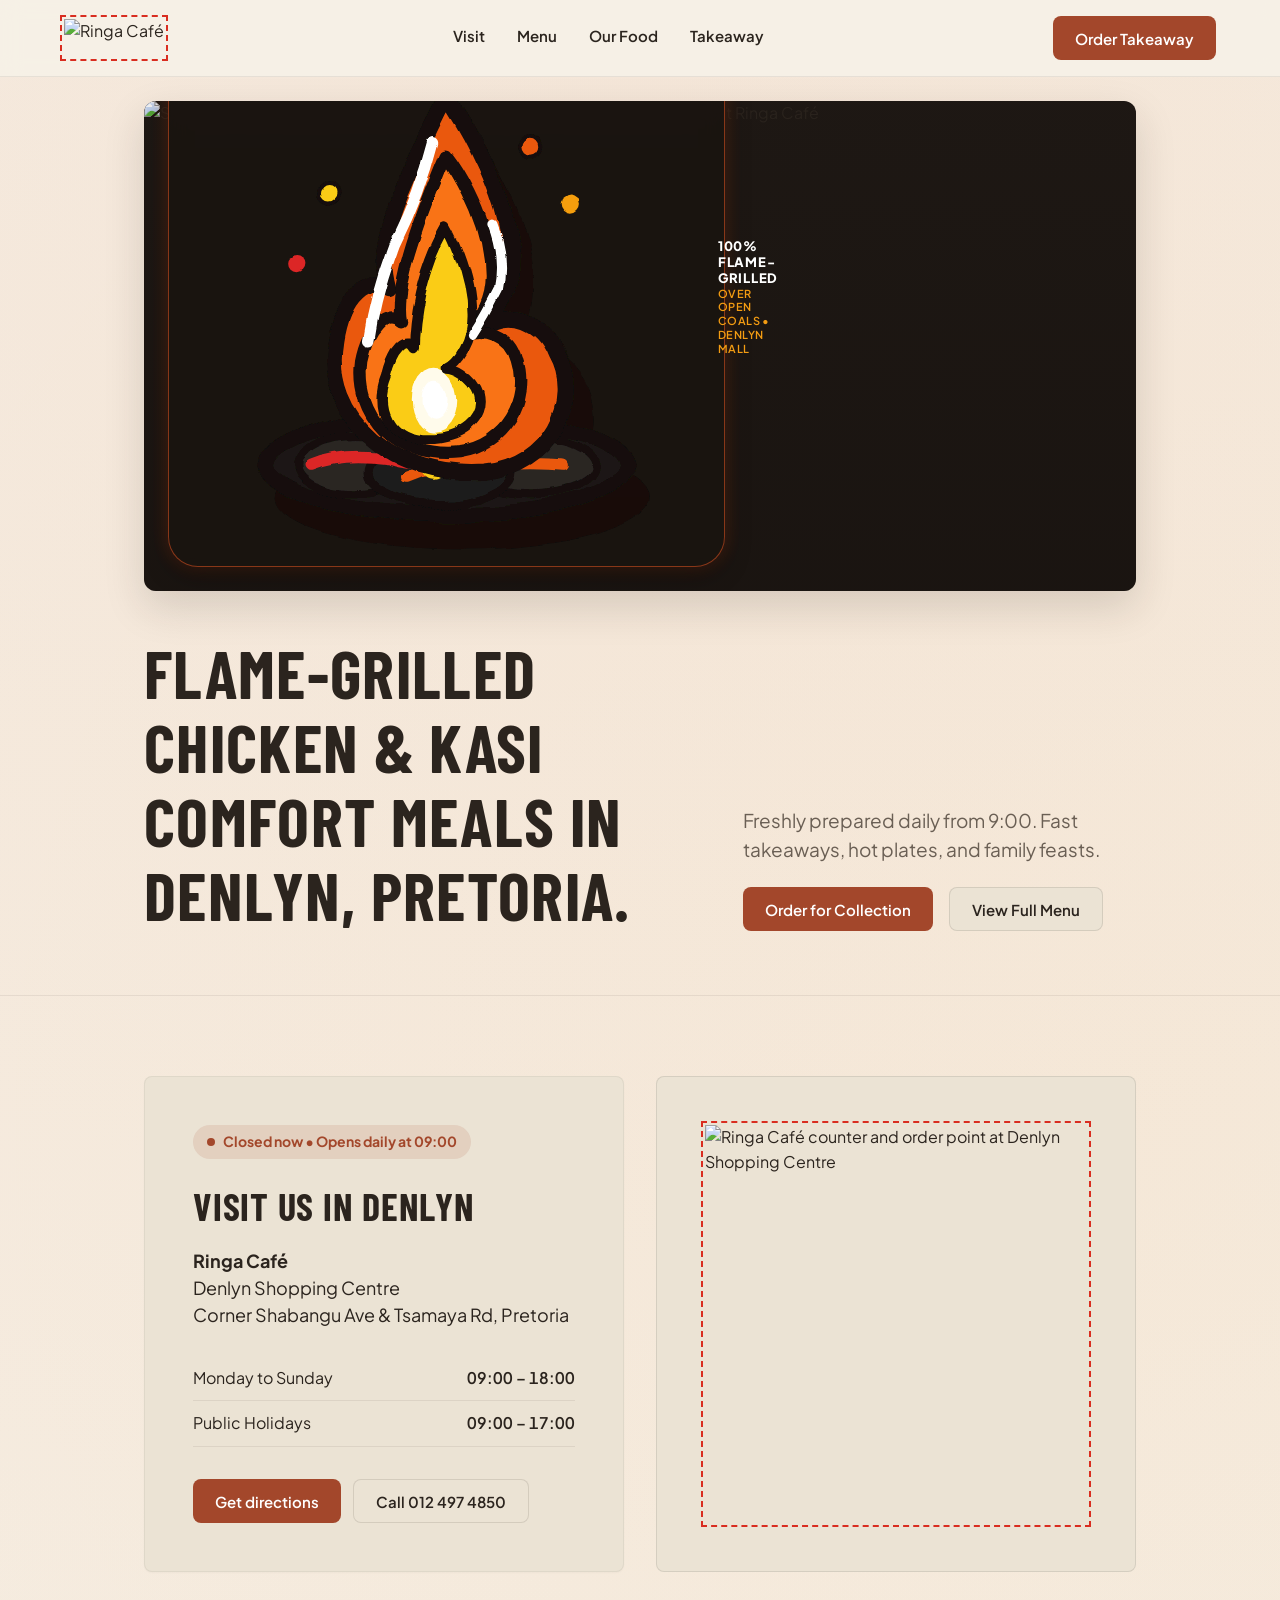
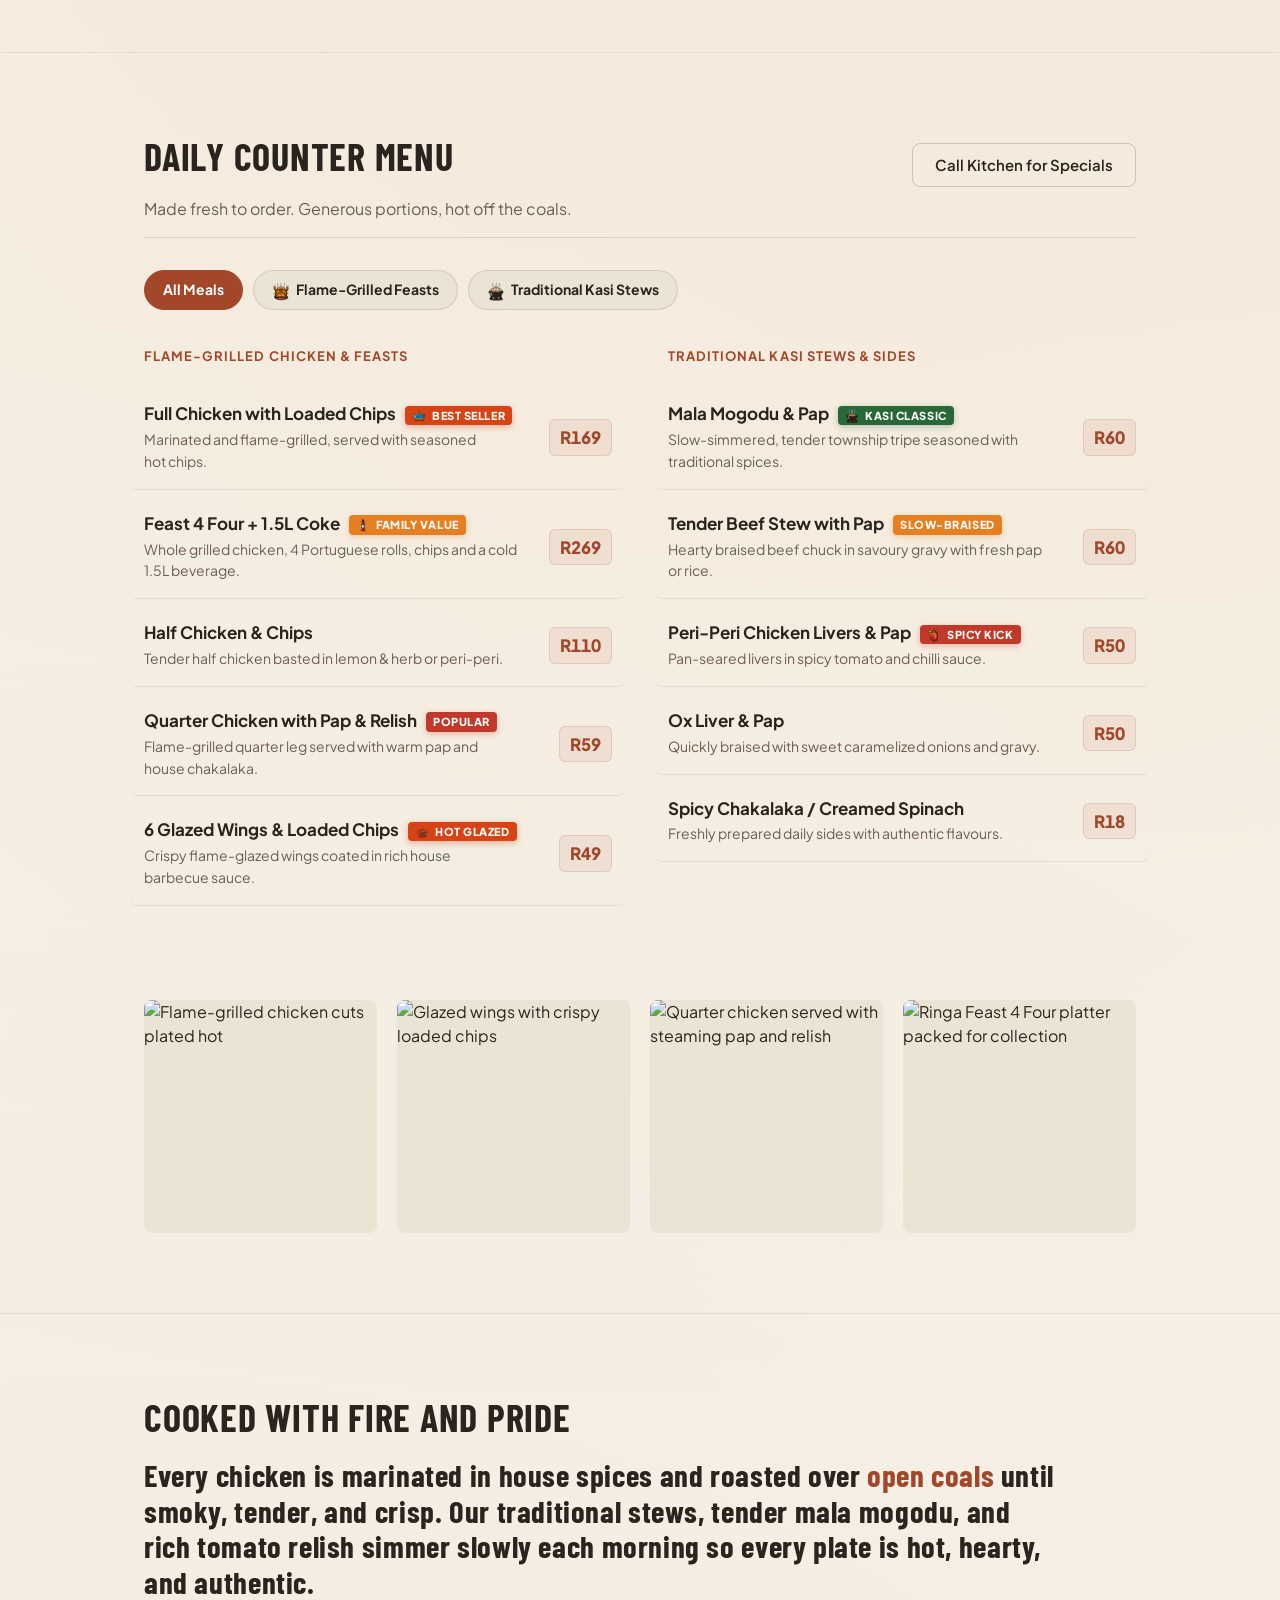
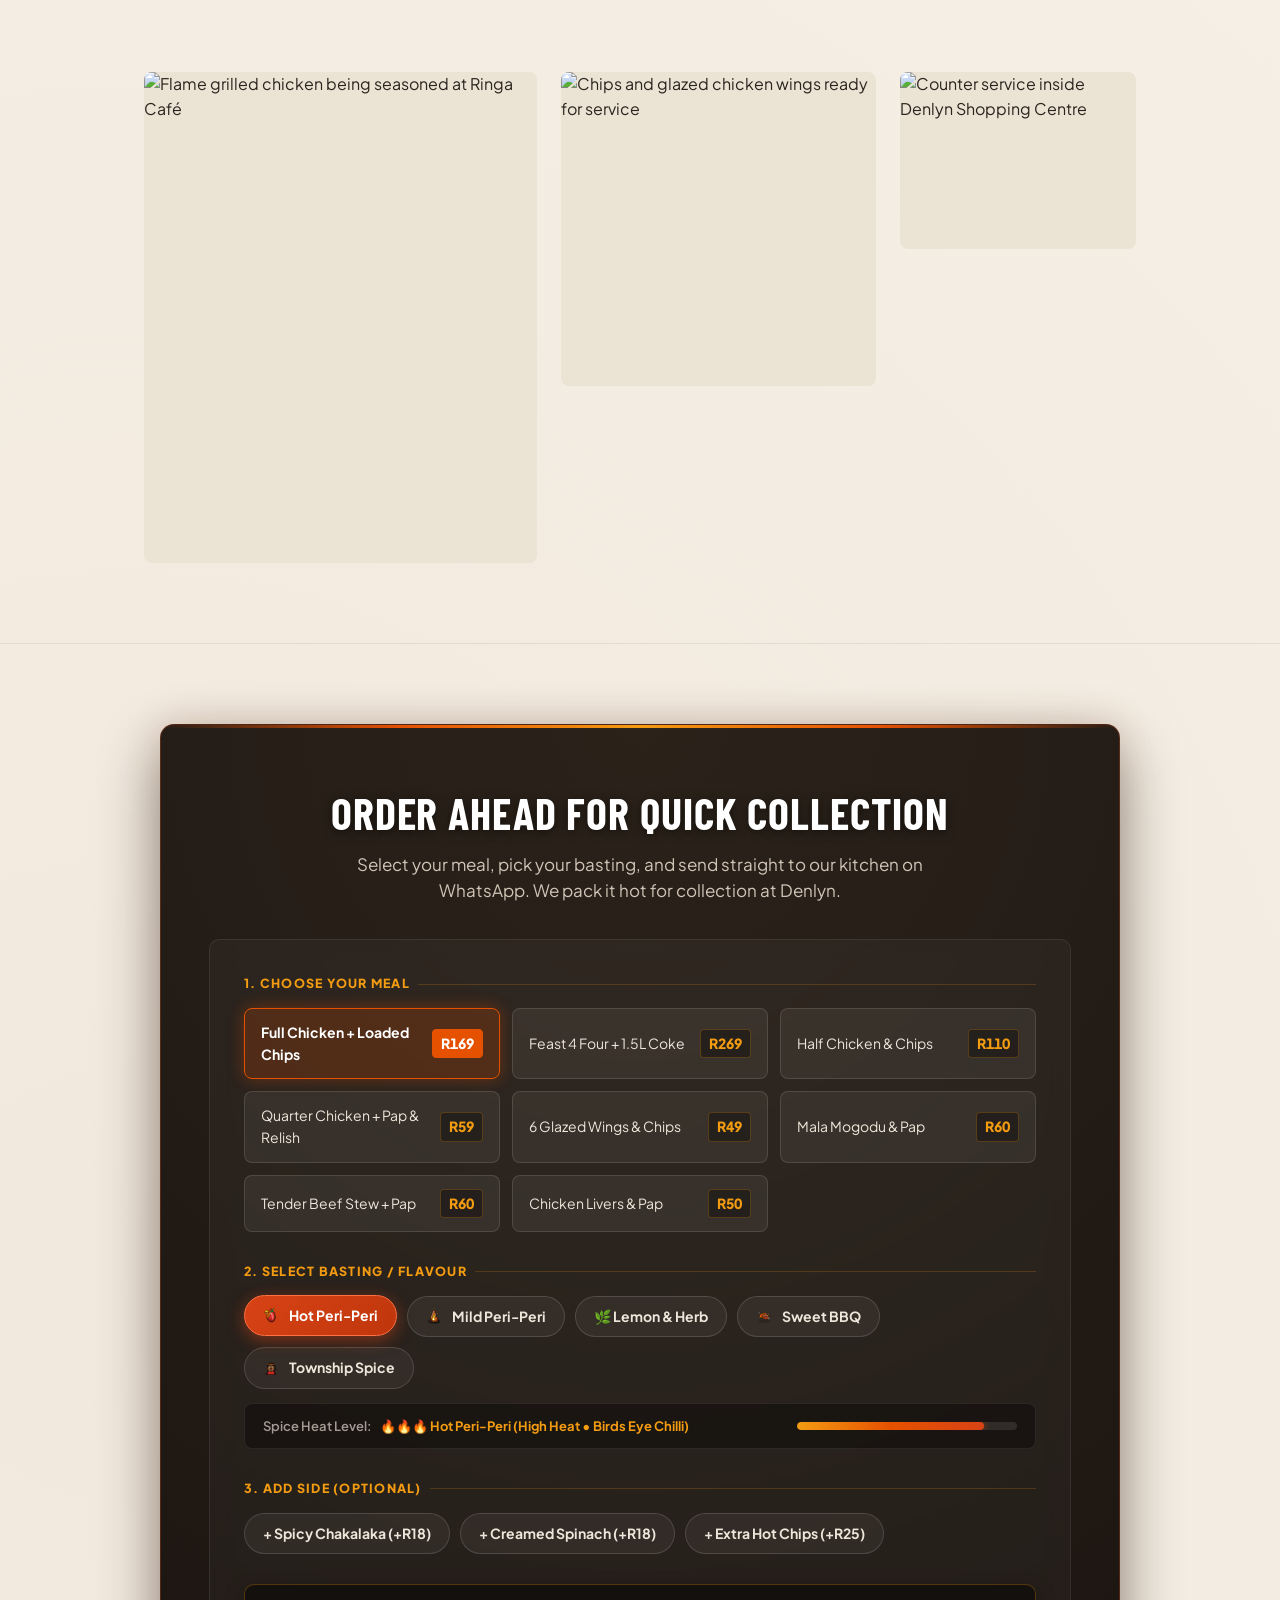
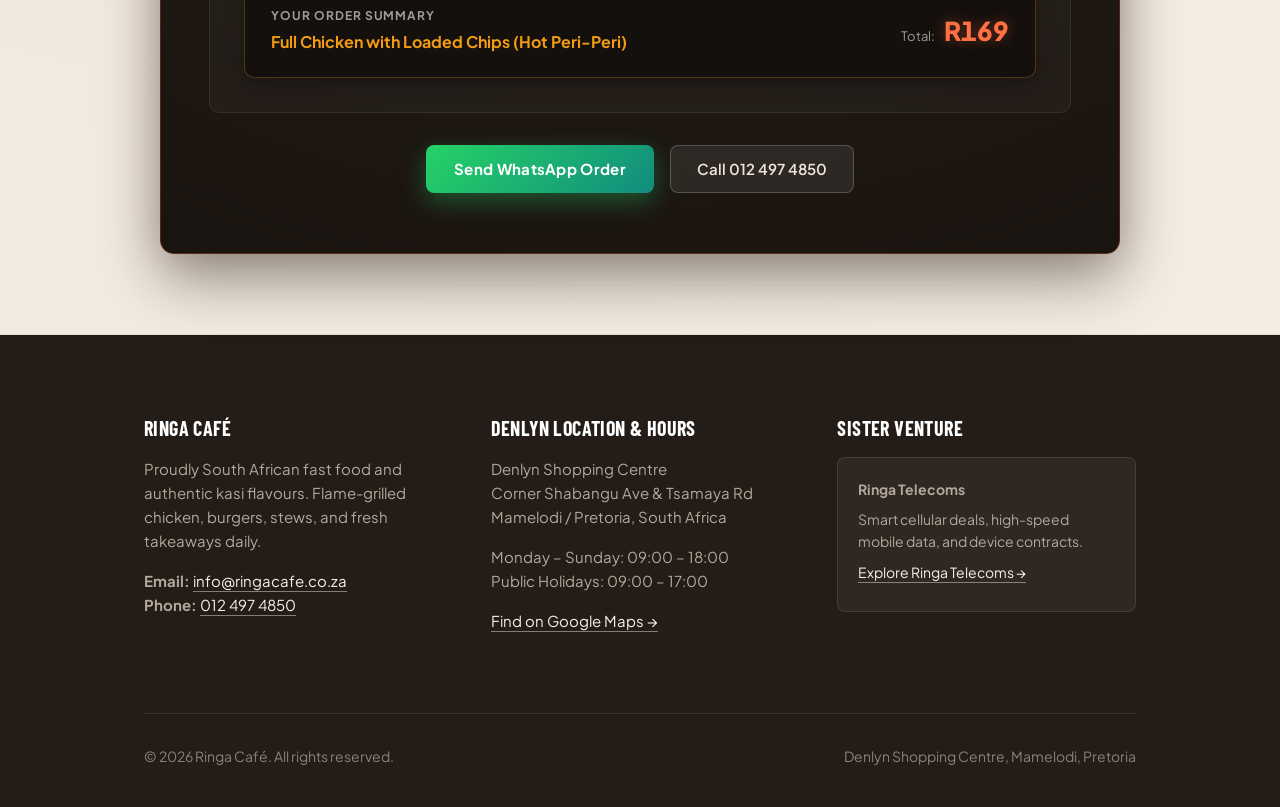
==== index.html @ 6a75efb2 "Initial commit: Ringa Cafe static site" ====
<!doctype html>
<html lang="en" data-type="place" data-radius="soft" data-buttons="solid" data-motion>
<head>
<meta charset="utf-8">
<meta name="viewport" content="width=device-width, initial-scale=1, viewport-fit=cover">
<title>Ringa Café: Flame-grilled chicken and kasi comfort meals in Denlyn, Pretoria</title>
<meta name="description" content="Flame-grilled chicken, loaded chips, glazed wings and traditional kasi meals in Denlyn, Pretoria. Open daily from 9:00 for sit-in and takeaway.">
<meta property="og:type" content="website">
<meta property="og:title" content="Ringa Café: Flame-grilled chicken and kasi comfort meals in Denlyn, Pretoria">
<meta property="og:description" content="Flame-grilled chicken, loaded chips, glazed wings and traditional kasi meals in Denlyn, Pretoria. Open daily from 9:00 for sit-in and takeaway.">
<meta property="og:image" content="https://ringacafe.co.za/wp-content/uploads/2026/03/Ringa-Cafe-Shoot-121-1-1024x683.webp">
<meta name="twitter:card" content="summary_large_image">
<meta name="theme-color" content="#f6f1e7">
<meta name="site-kind" content="other">
<meta name="page-type" content="place">
<meta name="page-kind" content="place">

<!-- Typography: Barlow Condensed (flame-grilled signage) & Plus Jakarta Sans (clean tabular menus and body) -->
<link rel="preconnect" href="https://fonts.googleapis.com">
<link rel="preconnect" href="https://fonts.gstatic.com" crossorigin>
<link href="https://fonts.googleapis.com/css2?family=Barlow+Condensed:wght@600;700;800&family=Plus+Jakarta+Sans:wght@400;500;600;700;800&display=swap" rel="stylesheet">

<!-- Taste Skill Head Guards & Preloads -->
<script>document.documentElement.classList.add('m-enter');setTimeout(()=>document.documentElement.classList.add('m-enter-done'),700)</script>
<script>document.documentElement.classList.add('mo-js');setTimeout(()=>document.documentElement.classList.add('mo-safe'),2500)</script>
<link rel="modulepreload" href="assets/moments/moments.js">
<link rel="modulepreload" href="assets/moments/lib.js">
<link rel="modulepreload" href="assets/moments/word-highlight/moment.js">
<link rel="modulepreload" href="assets/moments/picture-develops/moment.js">

<link rel="stylesheet" href="assets/system.css">
<link rel="stylesheet" href="assets/ui/cards.css">
<link rel="stylesheet" href="assets/motion/motion.css">
<link rel="stylesheet" href="assets/backgrounds/backgrounds.css">
<link rel="stylesheet" href="assets/layout/layout.css">
<link rel="stylesheet" href="assets/icons/icon.css">
<link rel="stylesheet" href="assets/icons/township/township-icons.css">
<link rel="stylesheet" href="assets/moments/word-highlight/moment.css">
<link rel="stylesheet" href="assets/moments/picture-develops/moment.css">

<style>
:root {
  --p-bg: #f6f1e7;
  --p-surface: #ebe3d4;
  --p-surface-muted: #e2d9c8;
  --p-ink: #2b241e;
  --p-muted: #6a5f54;
  --p-accent: #a3472b;
  --p-accent-ink: #ffffff;
  --p-action: #a3472b;
  --p-action-ink: #ffffff;
  --p-inv-bg: #2b241e;
  --p-inv-surface: #37302a;
  --p-inv-ink: #f6f1e7;
  --p-inv-muted: #a29c94;
  --p-inv-accent: #f6f1e7;
  --p-inv-accent-ink: #2b241e;
  --p-inv-action: #f6f1e7;
  --p-inv-action-ink: #2b241e;
  /* Typography: Flame-Grill Signage (Barlow Condensed) & Modern Fast-Casual Body (Plus Jakarta Sans) */
  --font-display: "Barlow Condensed", "Arial Narrow", -apple-system, sans-serif;
  --font-text: "Plus Jakarta Sans", system-ui, -apple-system, sans-serif;
  --display-weight: 700;
  --display-tracking: 0.02em;
  --display-transform: uppercase;
  --radius: 8px;
  --m-out: 150ms;
  --m-ease: cubic-bezier(0.2, 0.8, 0.2, 1);
}

body {
  background-color: var(--p-bg);
  background-image: 
    radial-gradient(circle at 50% 0%, rgba(216, 67, 21, 0.06) 0%, transparent 55%),
    radial-gradient(circle at 90% 20%, rgba(243, 156, 18, 0.04) 0%, transparent 40%),
    radial-gradient(circle at 10% 80%, rgba(163, 71, 43, 0.05) 0%, transparent 50%);
  color: var(--p-ink);
  font-family: var(--font-text);
  margin: 0;
  padding: 0;
  -webkit-font-smoothing: antialiased;
}

/* Nav */
.site-nav {
  position: sticky;
  top: 0;
  z-index: 90;
  background: rgba(246, 241, 231, 0.96);
  backdrop-filter: blur(10px);
  border-bottom: 1px solid rgba(43, 36, 30, 0.08);
}
.nav-wrap {
  max-width: 1200px;
  margin: 0 auto;
  padding: 16px 24px;
  display: flex;
  align-items: center;
  justify-content: space-between;
}
.brand-link {
  display: flex;
  align-items: center;
  gap: 12px;
  text-decoration: none;
  color: var(--p-ink);
}
.brand-link img {
  height: 38px;
  width: auto;
  display: block;
}
.nav-menu {
  display: flex;
  align-items: center;
  gap: 32px;
}
.nav-link {
  font-size: 15px;
  font-weight: 600;
  color: var(--p-ink);
  text-decoration: none;
  position: relative;
  padding-bottom: 4px;
}
.nav-link::after {
  content: '';
  position: absolute;
  bottom: 0;
  left: 0;
  width: 0%;
  height: 2px;
  background: var(--p-accent);
  transition: width var(--m-out, 150ms) ease;
}
.nav-link:hover::after,
.nav-link:focus-visible::after {
  width: 100%;
}
.nav-cta {
  display: flex;
  align-items: center;
  gap: 16px;
}

/* Base button styling compatible with motion.css */
.btn {
  display: inline-flex;
  align-items: center;
  justify-content: center;
  gap: 8px;
  padding: 12px 22px;
  font-size: 15px;
  font-weight: 600;
  border-radius: var(--radius);
  text-decoration: none;
  cursor: pointer;
  border: none;
}
.btn-primary, .btn--primary {
  background: var(--p-accent);
  color: var(--p-accent-ink);
}
.btn-primary:hover, .btn--primary:hover {
  background: #8e3c23;
}
.btn-secondary, .btn--secondary {
  background: var(--p-surface);
  color: var(--p-ink);
  border: 1px solid rgba(43, 36, 30, 0.12);
}
.btn-secondary:hover, .btn--secondary:hover {
  background: var(--p-surface-muted);
}
.btn-outline, .btn--outline {
  background: transparent;
  color: var(--p-ink);
  border: 1px solid rgba(43, 36, 30, 0.2);
}
.btn-outline:hover, .btn--outline:hover {
  border-color: var(--p-ink);
}

/* Layout Container & Sections */
.container {
  max-width: 1200px;
  margin: 0 auto;
  padding: 0 24px;
}
main > :is(section, .section),
.section {
  height: auto;
  min-height: 0;
  padding: 80px 0;
  border-bottom: 1px solid rgba(43, 36, 30, 0.08);
}

/* Hero Section: eliminate oversized gap between nav and hero image */
main > :is(.hero, .section--hero),
main > .hero.hero-place,
.hero-place {
  --photo: 0px !important;
  height: auto !important;
  min-height: 0 !important;
  padding-top: 24px !important;
  padding-bottom: 64px !important;
}
.hero-stage {
  border-radius: 12px;
  overflow: hidden;
  position: relative;
  height: 490px;
  margin-bottom: 44px;
  background: #1e1814;
  box-shadow: 0 16px 40px rgba(43, 36, 30, 0.15);
}
.hero-stage::after {
  content: '';
  position: absolute;
  inset: 0;
  background: linear-gradient(180deg, rgba(20, 15, 12, 0.05) 0%, rgba(20, 15, 12, 0.4) 100%);
  pointer-events: none;
}
.hero-stage img {
  width: 100%;
  height: 100%;
  object-fit: cover;
  display: block;
  transition: transform 0.8s ease;
}
.hero-stage:hover img {
  transform: scale(1.02);
}

/* Authentic Flame-Grilled Stamp Badge (Steers/Galito's style) */
.flame-stamp {
  position: absolute;
  bottom: 24px;
  left: 24px;
  z-index: 5;
  background: rgba(26, 20, 16, 0.9);
  backdrop-filter: blur(10px);
  border: 1.5px solid rgba(227, 85, 33, 0.55);
  box-shadow: 0 8px 24px rgba(0, 0, 0, 0.4), 0 0 18px rgba(227, 85, 33, 0.3);
  padding: 10px 18px;
  border-radius: 30px;
  display: flex;
  align-items: center;
  gap: 12px;
  color: #fff;
  transition: transform 0.25s ease, box-shadow 0.25s ease;
}
.flame-stamp:hover {
  transform: translateY(-2px) scale(1.02);
  box-shadow: 0 10px 28px rgba(0, 0, 0, 0.45), 0 0 24px rgba(227, 85, 33, 0.45);
}
.flame-stamp-icon {
  font-size: 22px;
  display: inline-block;
  transform-origin: center bottom;
  animation: flameFlicker 2s infinite alternate ease-in-out;
}
@keyframes flameFlicker {
  0% { transform: scale(1); filter: drop-shadow(0 0 4px #e65100); }
  50% { transform: scale(1.12); filter: drop-shadow(0 0 10px #ff9100); }
  100% { transform: scale(1.04); filter: drop-shadow(0 0 6px #e65100); }
}
@media (prefers-reduced-motion: reduce) {
  .flame-stamp-icon { animation: none; }
}
.flame-stamp-text {
  font-size: 13px;
  font-weight: 800;
  letter-spacing: 0.06em;
  text-transform: uppercase;
  color: #fff;
  line-height: 1.25;
}
.flame-stamp-text small {
  display: block;
  font-size: 11px;
  font-weight: 600;
  color: #f39c12;
  letter-spacing: 0.04em;
}
.hero-lead-grid {
  display: grid;
  grid-template-columns: 7fr 5fr;
  gap: 48px;
  align-items: end;
}
.hero-h1 {
  font-family: var(--font-display);
  font-size: clamp(36px, 4vw, 54px);
  line-height: 1.08;
  font-weight: var(--display-weight);
  letter-spacing: var(--display-tracking);
  text-transform: var(--display-transform, none);
  margin: 0;
  color: var(--p-ink);
}
.hero-sub {
  font-size: 19px;
  line-height: 1.5;
  color: var(--p-muted);
  margin: 0 0 24px 0;
}
.hero-actions {
  display: flex;
  gap: 16px;
  flex-wrap: wrap;
}

/* Visit Section (Screen 2) */
.visit-grid {
  display: grid;
  grid-template-columns: 6fr 6fr;
  gap: 32px;
  align-items: stretch;
}
.visit-card {
  background: var(--p-surface);
  border-radius: var(--radius);
  padding: 48px;
  display: flex;
  flex-direction: column;
  justify-content: space-between;
  border: 1px solid rgba(43, 36, 30, 0.06);
}
.visit-status {
  display: inline-flex;
  align-items: center;
  gap: 8px;
  font-size: 14px;
  font-weight: 700;
  color: #276738;
  margin-bottom: 24px;
  background: rgba(39, 103, 56, 0.1);
  padding: 6px 14px;
  border-radius: 20px;
  width: fit-content;
  transition: all 0.3s ease;
}
.visit-status.is-closed {
  color: var(--p-accent);
  background: rgba(163, 71, 43, 0.12);
}
.visit-dot {
  width: 8px;
  height: 8px;
  border-radius: 50%;
  background: #276738;
}
.pulse-dot {
  animation: pulseGlow 2.4s ease-in-out infinite;
}
@keyframes pulseGlow {
  0%, 100% { transform: scale(1); opacity: 1; }
  50% { transform: scale(1.35); opacity: 0.65; }
}
@media (prefers-reduced-motion: reduce) {
  .pulse-dot { animation: none; }
}

.section-title {
  font-family: var(--font-display);
  font-size: clamp(28px, 3vw, 38px);
  line-height: 1.15;
  margin: 0 0 16px 0;
  font-weight: var(--display-weight);
  letter-spacing: var(--display-tracking);
  text-transform: var(--display-transform, none);
}
.visit-address {
  font-size: 18px;
  line-height: 1.5;
  color: var(--p-ink);
  margin-bottom: 28px;
  font-style: normal;
}
.visit-hours-table {
  width: 100%;
  border-collapse: collapse;
  font-size: 16px;
  margin-bottom: 32px;
}
.visit-hours-table td {
  padding: 10px 0;
  border-bottom: 1px solid rgba(43, 36, 30, 0.08);
}
.visit-hours-table td:last-child {
  text-align: right;
  font-variant-numeric: tabular-nums;
  font-weight: 600;
}
.visit-actions {
  display: flex;
  gap: 12px;
  flex-wrap: wrap;
}
.visit-media {
  border-radius: var(--radius);
  overflow: hidden;
  background: var(--p-surface);
  min-height: 440px;
}
.visit-media img {
  width: 100%;
  height: 100%;
  object-fit: cover;
  display: block;
}

/* Menu Section */
.menu-head-row {
  display: flex;
  align-items: baseline;
  justify-content: space-between;
  margin-bottom: 32px;
  border-bottom: 1px solid rgba(43, 36, 30, 0.12);
  padding-bottom: 16px;
}
.menu-subtitle {
  font-size: 16px;
  color: var(--p-muted);
}

/* Interactive Filter Bar */
.menu-filter-bar {
  display: flex;
  gap: 10px;
  flex-wrap: wrap;
  margin-bottom: 36px;
}
.filter-pill {
  padding: 8px 18px;
  font-size: 14px;
  font-weight: 700;
  border-radius: 24px;
  border: 1px solid rgba(43, 36, 30, 0.12);
  background: var(--p-surface);
  color: var(--p-ink);
  cursor: pointer;
  transition: all var(--m-out, 120ms) var(--m-ease, ease);
}
.filter-pill:hover {
  background: var(--p-surface-muted);
  border-color: rgba(43, 36, 30, 0.28);
}
.filter-pill.is-active {
  background: var(--p-accent);
  color: var(--p-accent-ink);
  border-color: var(--p-accent);
}

.menu-grid {
  display: grid;
  grid-template-columns: 1fr 1fr;
  gap: 56px;
  margin-bottom: 64px;
}
.menu-group-label {
  font-size: 13px;
  text-transform: uppercase;
  letter-spacing: 0.08em;
  font-weight: 700;
  color: var(--p-accent);
  margin-bottom: 20px;
}
.menu-list {
  list-style: none;
  padding: 0;
  margin: 0;
}
.menu-row {
  display: flex;
  justify-content: space-between;
  align-items: center;
  padding: 16px 14px;
  margin: 0 -14px 6px -14px;
  border-radius: var(--radius);
  border-bottom: 1px solid rgba(43, 36, 30, 0.08);
  transition: all var(--m-out, 150ms) var(--m-ease, ease);
  position: relative;
}
@media (hover: hover) and (pointer: fine) {
  .menu-row:hover {
    background-color: rgba(230, 81, 0, 0.05);
    transform: translateY(-2px);
    box-shadow: 0 4px 14px rgba(43, 36, 30, 0.06);
    border-color: rgba(227, 85, 33, 0.25);
  }
}
.menu-item-info {
  flex: 1;
  min-width: 0;
  padding-right: 16px;
}
.menu-item-name {
  font-size: 17px;
  font-weight: 700;
  color: var(--p-ink);
  margin: 0 0 4px 0;
  line-height: 1.35;
}
.menu-item-desc {
  font-size: 14px;
  color: var(--p-muted);
  margin: 0;
}
.menu-item-price {
  flex-shrink: 0;
  font-size: 17px;
  font-weight: 800;
  font-variant-numeric: tabular-nums;
  color: var(--p-accent);
  white-space: nowrap;
  background: rgba(163, 71, 43, 0.08);
  padding: 4px 10px;
  border-radius: 6px;
  border: 1px solid rgba(163, 71, 43, 0.15);
  transition: all 0.2s ease;
}
.menu-row:hover .menu-item-price {
  background: var(--p-accent);
  color: #fff;
  border-color: var(--p-accent);
}

/* Sizzle Promo Badges (Steers/Galito's style) */
.sizzle-badge {
  display: inline-flex;
  align-items: center;
  gap: 3px;
  font-size: 11px;
  font-family: var(--font-text);
  text-transform: uppercase;
  letter-spacing: 0.05em;
  font-weight: 800;
  padding: 2px 7px;
  border-radius: 4px;
  white-space: nowrap;
  line-height: 1.4;
  vertical-align: middle;
  margin-left: 6px;
}
.badge-bestseller {
  background: #d84315;
  color: #ffffff;
  box-shadow: 0 2px 6px rgba(216, 67, 21, 0.35);
}
.badge-family {
  background: #e67e22;
  color: #ffffff;
  box-shadow: 0 2px 6px rgba(230, 126, 34, 0.3);
}
.badge-kasi {
  background: #276738;
  color: #ffffff;
  box-shadow: 0 2px 6px rgba(39, 103, 56, 0.3);
}
.badge-hot {
  background: #c0392b;
  color: #ffffff;
  box-shadow: 0 2px 6px rgba(192, 57, 43, 0.3);
}
.badge-chef {
  background: #8e44ad;
  color: #ffffff;
  box-shadow: 0 2px 6px rgba(142, 68, 173, 0.3);
}

/* Detail Photo Strip (Strip Composition) */
.photo-strip {
  display: grid;
  grid-template-columns: repeat(4, 1fr);
  gap: 20px;
  margin-top: 24px;
}
.strip-tile {
  border-radius: var(--radius);
  overflow: hidden;
  aspect-ratio: 1 / 1;
  background: var(--p-surface);
}
.strip-tile img {
  width: 100%;
  height: 100%;
  object-fit: cover;
  display: block;
}

/* Craft & Atmosphere Statement */
.mo-wh__text {
  font-family: var(--font-display);
  font-weight: var(--display-weight);
  font-size: clamp(24px, 2.8vw, 36px);
  line-height: 1.35;
  letter-spacing: var(--display-tracking);
  max-width: 960px;
  margin: 0 0 48px 0;
  color: var(--p-ink);
}
.mo-wh strong {
  color: var(--p-accent);
}

/* Craft Trio Grid */
.trio-grid {
  display: grid;
  grid-template-columns: 5fr 4fr 3fr;
  gap: 24px;
  margin-top: 24px;
}
.trio-frame {
  border-radius: var(--radius);
  overflow: hidden;
  background: var(--p-surface);
  margin: 0;
}
.trio-frame.span-a {
  aspect-ratio: 4 / 5;
}
.trio-frame.span-b {
  aspect-ratio: 1 / 1;
}
.trio-frame.span-c {
  aspect-ratio: 4 / 3;
}
.trio-frame img {
  width: 100%;
  height: 100%;
  object-fit: cover;
  display: block;
}

/* Order Takeaway & Sizzle Flame Kitchen Builder (Steers & Galito's inspired) */
.order-card {
  background: radial-gradient(circle at 50% 0%, #2b221a 0%, #1a1410 100%);
  color: #f6f1e7;
  border-radius: 14px;
  padding: 60px 48px;
  max-width: 960px;
  margin: 0 auto;
  border: 1px solid rgba(227, 85, 33, 0.28);
  box-shadow: 0 24px 60px rgba(20, 15, 12, 0.45), 0 0 35px rgba(163, 71, 43, 0.15);
  position: relative;
  overflow: hidden;
}
.order-card::before {
  content: '';
  position: absolute;
  top: 0;
  left: 0;
  right: 0;
  height: 3px;
  background: linear-gradient(90deg, transparent, #e65100, #f39c12, #e65100, transparent);
}
.order-card h2 {
  font-family: var(--font-display);
  font-size: clamp(32px, 3.6vw, 44px);
  margin: 0 0 12px 0;
  text-align: center;
  font-weight: var(--display-weight);
  letter-spacing: var(--display-tracking);
  text-transform: var(--display-transform, none);
  color: #ffffff;
  text-shadow: 0 2px 10px rgba(0, 0, 0, 0.5);
}
.order-subtitle {
  font-size: 17px;
  color: #d1c4b7;
  max-width: 620px;
  margin: 0 auto 36px auto;
  line-height: 1.5;
  text-align: center;
}

.order-builder {
  background: rgba(255, 255, 255, 0.035);
  border-radius: 10px;
  padding: 34px;
  border: 1px solid rgba(255, 255, 255, 0.08);
  margin-bottom: 32px;
  backdrop-filter: blur(10px);
}
.builder-step {
  margin-bottom: 30px;
}
.builder-step:last-child {
  margin-bottom: 0;
}
.builder-step-label {
  font-size: 12.5px;
  text-transform: uppercase;
  letter-spacing: 0.1em;
  font-weight: 800;
  color: #f39c12;
  margin-bottom: 14px;
  display: flex;
  align-items: center;
  gap: 8px;
}
.builder-step-label::after {
  content: '';
  flex: 1;
  height: 1px;
  background: rgba(243, 156, 18, 0.2);
}
.meal-options-grid {
  display: grid;
  grid-template-columns: repeat(auto-fill, minmax(210px, 1fr));
  gap: 12px;
}
.meal-opt {
  display: flex;
  justify-content: space-between;
  align-items: center;
  padding: 13px 16px;
  background: rgba(255, 255, 255, 0.06);
  border: 1.5px solid rgba(255, 255, 255, 0.12);
  border-radius: var(--radius);
  cursor: pointer;
  text-align: left;
  font-family: var(--font-text);
  color: #ede6da;
  transition: all var(--m-out, 150ms) var(--m-ease, ease);
}
.meal-opt:hover {
  border-color: rgba(243, 156, 18, 0.55);
  background: rgba(255, 255, 255, 0.1);
  transform: translateY(-2px);
  box-shadow: 0 6px 18px rgba(0, 0, 0, 0.25);
}
.meal-opt.is-selected {
  border-color: #e65100;
  background: rgba(230, 81, 0, 0.2);
  box-shadow: 0 0 16px rgba(230, 81, 0, 0.35);
  color: #ffffff;
  font-weight: 700;
}
.meal-opt:focus-visible,
.flavor-opt:focus-visible,
.side-opt:focus-visible {
  outline: 2px solid #f39c12;
  outline-offset: 2px;
}
.meal-opt-name {
  font-size: 14px;
}
.meal-opt-price {
  font-size: 14px;
  font-weight: 800;
  font-variant-numeric: tabular-nums;
  margin-left: 8px;
  color: #f39c12;
  background: rgba(0, 0, 0, 0.35);
  padding: 3px 8px;
  border-radius: 4px;
  border: 1px solid rgba(243, 156, 18, 0.25);
}
.meal-opt.is-selected .meal-opt-price {
  background: #e65100;
  color: #fff;
  border-color: #e65100;
}

.flavor-options-row, .side-options-row {
  display: flex;
  gap: 10px;
  flex-wrap: wrap;
}
.flavor-opt, .side-opt {
  padding: 9px 18px;
  font-size: 14px;
  font-weight: 700;
  border-radius: 24px;
  border: 1.5px solid rgba(255, 255, 255, 0.14);
  background: rgba(255, 255, 255, 0.05);
  color: #ede6da;
  cursor: pointer;
  font-family: var(--font-text);
  transition: all var(--m-out, 150ms) var(--m-ease, ease);
  display: inline-flex;
  align-items: center;
  gap: 6px;
}
.flavor-opt:hover, .side-opt:hover {
  background: rgba(255, 255, 255, 0.12);
  border-color: rgba(243, 156, 18, 0.5);
  transform: translateY(-1px);
}
.flavor-opt.is-selected {
  border-color: #ff7043;
  background: linear-gradient(135deg, #d84315 0%, #bf360c 100%);
  color: #ffffff;
  box-shadow: 0 4px 16px rgba(216, 67, 21, 0.5);
  transform: translateY(-1px);
}
.side-opt.is-selected {
  border-color: #2ecc71;
  background: linear-gradient(135deg, #276738 0%, #1e522c 100%);
  color: #ffffff;
  box-shadow: 0 4px 14px rgba(39, 103, 56, 0.45);
}

/* Interactive Heat Level Gauge (Galito's & Mochachos style) */
.heat-gauge-box {
  margin-top: 14px;
  padding: 12px 18px;
  background: rgba(0, 0, 0, 0.35);
  border-radius: 8px;
  border: 1px solid rgba(255, 255, 255, 0.08);
  display: flex;
  align-items: center;
  justify-content: space-between;
  gap: 16px;
  flex-wrap: wrap;
}
.heat-gauge-info {
  display: flex;
  align-items: center;
  gap: 8px;
  font-size: 13px;
  color: #d1c4b7;
}
.heat-gauge-info span {
  font-weight: 600;
  color: #a29c94;
}
.heat-gauge-info strong {
  color: #f39c12;
  font-weight: 700;
}
.heat-gauge-track {
  flex: 1;
  min-width: 140px;
  max-width: 220px;
  height: 8px;
  background: rgba(255, 255, 255, 0.1);
  border-radius: 4px;
  overflow: hidden;
  position: relative;
}
.heat-gauge-fill {
  height: 100%;
  width: 85%;
  background: linear-gradient(90deg, #f39c12, #e65100, #d84315);
  border-radius: 4px;
  transition: width 0.35s cubic-bezier(0.4, 0, 0.2, 1), background 0.35s ease;
  box-shadow: 0 0 8px rgba(230, 81, 0, 0.6);
}

.order-summary-box {
  background: rgba(0, 0, 0, 0.45);
  border-radius: 10px;
  padding: 22px 26px;
  display: flex;
  justify-content: space-between;
  align-items: center;
  margin-top: 28px;
  border: 1px solid rgba(243, 156, 18, 0.28);
  box-shadow: 0 6px 20px rgba(0, 0, 0, 0.3);
}
.summary-details {
  flex: 1;
  min-width: 0;
}
.summary-title {
  font-size: 12px;
  text-transform: uppercase;
  letter-spacing: 0.08em;
  font-weight: 700;
  color: #a29c94;
  margin-bottom: 4px;
}
.summary-line {
  font-size: 16px;
  font-weight: 700;
  color: #f39c12;
}
.summary-price-box {
  flex-shrink: 0;
  text-align: right;
}
.summary-price-label {
  font-size: 13px;
  color: #a29c94;
  margin-right: 6px;
}
.summary-price-val {
  font-size: 26px;
  font-weight: 800;
  color: #ff7043;
  font-variant-numeric: tabular-nums;
  text-shadow: 0 0 14px rgba(255, 112, 67, 0.4);
}

.order-card-buttons {
  display: flex;
  justify-content: center;
  align-items: center;
  gap: 16px;
  flex-wrap: wrap;
}
#whatsapp-order-btn {
  background: linear-gradient(135deg, #25D366 0%, #128C7E 100%) !important;
  color: #ffffff !important;
  box-shadow: 0 8px 24px rgba(37, 211, 102, 0.35);
  font-weight: 700;
  letter-spacing: 0.02em;
  padding: 14px 28px;
  min-height: 48px;
  border-radius: var(--radius);
  transition: transform 0.2s ease, box-shadow 0.2s ease;
  animation: waPulse 3s infinite ease-in-out;
  text-decoration: none;
}
#whatsapp-order-btn:hover {
  animation-play-state: paused;
  transform: translateY(-2px);
  box-shadow: 0 12px 30px rgba(37, 211, 102, 0.55);
  color: #ffffff !important;
}
.order-card .btn-secondary {
  background: rgba(255, 255, 255, 0.08);
  color: #ede6da;
  border: 1.5px solid rgba(255, 255, 255, 0.2);
  padding: 14px 26px;
  min-height: 48px;
  font-weight: 600;
  border-radius: var(--radius);
  transition: all 0.2s ease;
  text-decoration: none;
}
.order-card .btn-secondary:hover {
  background: rgba(255, 255, 255, 0.16);
  border-color: rgba(255, 255, 255, 0.4);
  color: #ffffff;
  transform: translateY(-2px);
}
@keyframes waPulse {
  0%, 100% { box-shadow: 0 6px 20px rgba(37, 211, 102, 0.35); }
  50% { box-shadow: 0 8px 30px rgba(37, 211, 102, 0.6); }
}
@media (prefers-reduced-motion: reduce) {
  #whatsapp-order-btn {
    animation: none;
  }
}

/* Footer (footer-visit) */
.site-footer {
  background: #231c17;
  color: #ede6da;
  padding: 80px 0 40px 0;
}
.footer-grid {
  display: grid;
  grid-template-columns: 4fr 4fr 4fr;
  gap: 48px;
  margin-bottom: 64px;
}
.footer-col h4 {
  font-family: var(--font-display);
  font-size: 20px;
  font-weight: var(--display-weight);
  letter-spacing: var(--display-tracking);
  text-transform: var(--display-transform, none);
  color: #fff;
  margin: 0 0 16px 0;
}
.footer-col p, .footer-col address {
  font-style: normal;
  font-size: 15px;
  line-height: 1.6;
  color: #b3a89a;
  margin: 0 0 16px 0;
}
.footer-col a {
  color: #f6f1e7;
  text-decoration: underline;
  text-underline-offset: 4px;
}
.footer-col a:hover {
  color: #e08a5c;
}
.footer-subbrand-box {
  background: rgba(255, 255, 255, 0.05);
  border: 1px solid rgba(255, 255, 255, 0.1);
  padding: 20px;
  border-radius: var(--radius);
}
.footer-subbrand-box p {
  margin: 0 0 8px 0;
  font-size: 14px;
}
.footer-bottom {
  border-top: 1px solid rgba(255, 255, 255, 0.1);
  padding-top: 32px;
  display: flex;
  justify-content: space-between;
  font-size: 14px;
  color: #8c8275;
  flex-wrap: wrap;
  gap: 16px;
}

/* Mobile Sticky Bar */
.phone-bar {
  display: none;
  position: fixed;
  bottom: 0;
  left: 0;
  right: 0;
  z-index: 100;
  background: #f6f1e7;
  padding: 12px 16px;
  border-top: 1px solid rgba(43, 36, 30, 0.12);
  gap: 12px;
}
.phone-bar .btn {
  flex: 1;
  padding: 12px;
  font-size: 14px;
}

@media (max-width: 900px) {
  main > :is(.hero, .section--hero),
  main > .hero.hero-place,
  .hero-place {
    padding-top: 16px !important;
    padding-bottom: 48px !important;
  }
  .hero-lead-grid, .visit-grid, .menu-grid, .footer-grid {
    grid-template-columns: 1fr;
    gap: 36px;
  }
  .hero-stage {
    height: 320px;
    margin-bottom: 28px;
  }
  .flame-stamp {
    bottom: 16px;
    left: 16px;
    padding: 8px 14px;
    gap: 8px;
  }
  .flame-stamp-icon {
    font-size: 18px;
  }
  .flame-stamp-text {
    font-size: 11.5px;
  }
  .flame-stamp-text small {
    font-size: 10px;
  }
  .photo-strip {
    grid-template-columns: repeat(2, 1fr);
  }
  .trio-grid {
    grid-template-columns: 1fr;
  }
  .nav-menu {
    display: none;
  }
  .phone-bar {
    display: flex;
  }
  body {
    padding-bottom: 68px;
  }
  .order-card {
    padding: 36px 20px;
  }
  .order-builder {
    padding: 20px 16px;
  }
  .heat-gauge-box {
    flex-direction: column;
    align-items: stretch;
    gap: 10px;
  }
  .heat-gauge-track {
    max-width: 100%;
    width: 100%;
    min-width: 0;
  }
  .order-summary-box {
    flex-direction: column;
    align-items: flex-start;
    gap: 12px;
  }
  .summary-price-box {
    text-align: left;
  }
  .order-card-buttons {
    flex-direction: column;
    align-items: stretch;
  }
  .order-card-buttons .btn {
    width: 100%;
    text-align: center;
  }
}
</style>
</head>
<body id="top">

<!-- Navigation: Clean place split nav with direct action -->
<header class="site-nav">
  <div class="nav-wrap">
    <a class="brand-link" href="#top" aria-label="Ringa Café Home">
      <img src="https://ringacafe.co.za/wp-content/uploads/2026/03/Ringa-Cafe-Logo-1024x410.webp" alt="Ringa Café">
    </a>
    <nav class="nav-menu" aria-label="Main Navigation">
      <a class="nav-link" href="#visit">Visit</a>
      <a class="nav-link" href="#menu">Menu</a>
      <a class="nav-link" href="#story">Our Food</a>
      <a class="nav-link" href="#order">Takeaway</a>
    </nav>
    <div class="nav-cta">
      <a class="btn btn-primary btn--primary" href="#order">Order Takeaway</a>
    </div>
  </div>
</header>

<main>
  <!-- Screen 1: The Place Hero with Taste Motion Entrance -->
  <section class="section hero hero-place" data-enter aria-labelledby="hero-title">
    <div class="container">
      <figure class="hero-stage hero__stage" data-enter-media>
        <img src="https://ringacafe.co.za/wp-content/uploads/2026/03/Full-Chicken-scaled-e1778751735417-1024x1536.webp" 
             alt="Signature flame-grilled chicken served with golden chips and spicy relish at Ringa Café" 
             fetchpriority="high">
        <div class="flame-stamp">
          <img src="assets/icons/township/braai-coals.svg" class="flame-stamp-icon" alt="Braai Coals Fire" width="28" height="28">
          <div class="flame-stamp-text">
            100% Flame-Grilled
            <small>Over Open Coals • Denlyn Mall</small>
          </div>
        </div>
      </figure>
      <div class="hero-lead-grid">
        <div>
          <h1 class="hero-h1" id="hero-title">Flame-grilled chicken &amp; kasi comfort meals in Denlyn, Pretoria.</h1>
        </div>
        <div>
          <p class="hero-sub">Freshly prepared daily from 9:00. Fast takeaways, hot plates, and family feasts.</p>
          <div class="hero-actions btn-row">
            <a class="btn btn-primary btn--primary" href="#order">Order for Collection</a>
            <a class="btn btn-secondary btn--secondary" href="#menu">View Full Menu</a>
          </div>
        </div>
      </div>
    </div>
  </section>

  <!-- Screen 2: The Visit Block with picture-develops Dealt Moment & Live Operating Status -->
  <section class="section" id="visit" data-place="visit" aria-labelledby="visit-title">
    <div class="container">
      <div class="visit-grid">
        <div class="card visit-card">
          <div>
            <div class="visit-status" id="live-status">
              <span class="visit-dot pulse-dot"></span> <span id="status-text">Open today until 18:00</span>
            </div>
            <h2 class="section-title" id="visit-title">Visit Us in Denlyn</h2>
            <address class="visit-address">
              <strong>Ringa Café</strong><br>
              Denlyn Shopping Centre<br>
              Corner Shabangu Ave &amp; Tsamaya Rd, Pretoria
            </address>

            <table class="visit-hours-table" aria-label="Operating Hours">
              <tbody>
                <tr>
                  <td>Monday to Sunday</td>
                  <td>09:00 – 18:00</td>
                </tr>
                <tr>
                  <td>Public Holidays</td>
                  <td>09:00 – 17:00</td>
                </tr>
              </tbody>
            </table>
          </div>

          <div class="visit-actions btn-row">
            <a class="btn btn-primary btn--primary" href="https://maps.google.com/?q=Denlyn+Shopping+Centre+Pretoria" target="_blank" rel="noopener">Get directions</a>
            <a class="btn btn-secondary btn--secondary" href="tel:0124974850">Call 012 497 4850</a>
          </div>
        </div>

        <figure class="visit-media frame m-zoom" data-moment="picture-develops">
          <img src="https://ringacafe.co.za/wp-content/uploads/2026/03/WhatsApp-Image-2026-03-13-at-7.10.40-PM-1-1024x690.webp" 
               alt="Ringa Café counter and order point at Denlyn Shopping Centre" 
               loading="lazy">
        </figure>
      </div>
    </div>
  </section>

  <!-- Screen 3: The Offer with Interactive Category Filters & Zoom Micro-interactions -->
  <section class="section" id="menu" aria-labelledby="menu-title">
    <div class="container">
      <div class="menu-head-row">
        <div>
          <h2 class="section-title" id="menu-title">Daily Counter Menu</h2>
          <span class="menu-subtitle">Made fresh to order. Generous portions, hot off the coals.</span>
        </div>
        <a class="btn btn-outline btn--outline" href="tel:0124974850">Call Kitchen for Specials</a>
      </div>

      <!-- Interactive Menu Filter Pills -->
      <div class="menu-filter-bar" role="group" aria-label="Filter Menu Categories">
        <button type="button" class="filter-pill is-active" data-filter="all" aria-pressed="true">All Meals</button>
        <button type="button" class="filter-pill" data-filter="chicken" aria-pressed="false"><img src="assets/icons/township/flame-chicken.svg" class="township-icon" style="width:18px;height:18px;margin-right:6px;" alt="">Flame-Grilled Feasts</button>
        <button type="button" class="filter-pill" data-filter="stews" aria-pressed="false"><img src="assets/icons/township/potjie-pot.svg" class="township-icon" style="width:18px;height:18px;margin-right:6px;" alt="">Traditional Kasi Stews</button>
      </div>

      <div class="menu-grid">
        <!-- Group A: Flame-Grilled Chicken -->
        <div class="menu-group-block" data-group="chicken">
          <div class="menu-group-label">Flame-Grilled Chicken &amp; Feasts</div>
          <ul class="menu-list">
            <li class="menu-row" data-meal-ref="Full Chicken">
              <div class="menu-item-info">
                <div class="menu-item-name">Full Chicken with Loaded Chips <span class="sizzle-badge badge-bestseller"><img src="assets/icons/township/kasi-crown.svg" class="township-icon" style="width:14px;height:14px;margin-right:3px;" alt="">Best Seller</span></div>
                <p class="menu-item-desc">Marinated and flame-grilled, served with seasoned hot chips.</p>
              </div>
              <div class="menu-item-price">R169</div>
            </li>
            <li class="menu-row" data-meal-ref="Feast 4 Four">
              <div class="menu-item-info">
                <div class="menu-item-name">Feast 4 Four + 1.5L Coke <span class="sizzle-badge badge-family"><img src="assets/icons/township/cold-drink.svg" class="township-icon" style="width:14px;height:14px;margin-right:3px;" alt="">Family Value</span></div>
                <p class="menu-item-desc">Whole grilled chicken, 4 Portuguese rolls, chips and a cold 1.5L beverage.</p>
              </div>
              <div class="menu-item-price">R269</div>
            </li>
            <li class="menu-row" data-meal-ref="Half Chicken">
              <div class="menu-item-info">
                <div class="menu-item-name">Half Chicken &amp; Chips</div>
                <p class="menu-item-desc">Tender half chicken basted in lemon &amp; herb or peri-peri.</p>
              </div>
              <div class="menu-item-price">R110</div>
            </li>
            <li class="menu-row" data-meal-ref="Quarter Chicken">
              <div class="menu-item-info">
                <div class="menu-item-name">Quarter Chicken with Pap &amp; Relish <span class="sizzle-badge badge-hot">Popular</span></div>
                <p class="menu-item-desc">Flame-grilled quarter leg served with warm pap and house chakalaka.</p>
              </div>
              <div class="menu-item-price">R59</div>
            </li>
            <li class="menu-row" data-meal-ref="6 Glazed Wings">
              <div class="menu-item-info">
                <div class="menu-item-name">6 Glazed Wings &amp; Loaded Chips <span class="sizzle-badge badge-bestseller"><img src="assets/icons/township/glazed-wings.svg" class="township-icon" style="width:14px;height:14px;margin-right:3px;" alt="">Hot Glazed</span></div>
                <p class="menu-item-desc">Crispy flame-glazed wings coated in rich house barbecue sauce.</p>
              </div>
              <div class="menu-item-price">R49</div>
            </li>
          </ul>
        </div>

        <!-- Group B: Traditional Kasi Meals & Sides -->
        <div class="menu-group-block" data-group="stews">
          <div class="menu-group-label">Traditional Kasi Stews &amp; Sides</div>
          <ul class="menu-list">
            <li class="menu-row" data-meal-ref="Mala Mogodu">
              <div class="menu-item-info">
                <div class="menu-item-name">Mala Mogodu &amp; Pap <span class="sizzle-badge badge-kasi"><img src="assets/icons/township/potjie-pot.svg" class="township-icon" style="width:14px;height:14px;margin-right:3px;" alt="">Kasi Classic</span></div>
                <p class="menu-item-desc">Slow-simmered, tender township tripe seasoned with traditional spices.</p>
              </div>
              <div class="menu-item-price">R60</div>
            </li>
            <li class="menu-row" data-meal-ref="Tender Beef Stew">
              <div class="menu-item-info">
                <div class="menu-item-name">Tender Beef Stew with Pap <span class="sizzle-badge badge-family">Slow-Braised</span></div>
                <p class="menu-item-desc">Hearty braised beef chuck in savoury gravy with fresh pap or rice.</p>
              </div>
              <div class="menu-item-price">R60</div>
            </li>
            <li class="menu-row" data-meal-ref="Chicken Livers">
              <div class="menu-item-info">
                <div class="menu-item-name">Peri-Peri Chicken Livers &amp; Pap <span class="sizzle-badge badge-hot"><img src="assets/icons/township/peri-peri-chilli.svg" class="township-icon" style="width:14px;height:14px;margin-right:3px;" alt="">Spicy Kick</span></div>
                <p class="menu-item-desc">Pan-seared livers in spicy tomato and chilli sauce.</p>
              </div>
              <div class="menu-item-price">R50</div>
            </li>
            <li class="menu-row" data-meal-ref="Ox Liver">
              <div class="menu-item-info">
                <div class="menu-item-name">Ox Liver &amp; Pap</div>
                <p class="menu-item-desc">Quickly braised with sweet caramelized onions and gravy.</p>
              </div>
              <div class="menu-item-price">R50</div>
            </li>
            <li class="menu-row" data-meal-ref="Chakalaka">
              <div class="menu-item-info">
                <div class="menu-item-name">Spicy Chakalaka / Creamed Spinach</div>
                <p class="menu-item-desc">Freshly prepared daily sides with authentic flavours.</p>
              </div>
              <div class="menu-item-price">R18</div>
            </li>
          </ul>
        </div>
      </div>

      <!-- Dealt Detail Strip Composition with m-zoom micro-animations -->
      <div class="photo-strip" aria-label="Menu Details">
        <div class="strip-tile m-zoom">
          <img src="https://ringacafe.co.za/wp-content/uploads/2026/03/Ringa-Cafe-Shoot-121-1-1024x683.webp" 
               alt="Flame-grilled chicken cuts plated hot" loading="lazy">
        </div>
        <div class="strip-tile m-zoom">
          <img src="https://ringacafe.co.za/wp-content/uploads/2026/05/WhatsApp-Image-2026-05-12-at-1.18.34-PM-1024x683.webp" 
               alt="Glazed wings with crispy loaded chips" loading="lazy">
        </div>
        <div class="strip-tile m-zoom">
          <img src="https://ringacafe.co.za/wp-content/uploads/2026/05/WhatsApp-Image-2026-05-12-at-1.18.31-PM-e1778746443309-683x1024.webp" 
               alt="Quarter chicken served with steaming pap and relish" loading="lazy">
        </div>
        <div class="strip-tile m-zoom">
          <img src="https://ringacafe.co.za/wp-content/uploads/2026/05/WhatsApp-Image-2026-05-12-at-1.18.26-PM-e1778747623684-683x1024.webp" 
               alt="Ringa Feast 4 Four platter packed for collection" loading="lazy">
        </div>
      </div>
    </div>
  </section>

  <!-- Screen 4: Craft & Tradition Statement with word-highlight Dealt Moment -->
  <section class="section statement" id="story" data-moment="word-highlight" aria-labelledby="story-title">
    <div class="container">
      <h2 class="section-title" id="story-title">Cooked with Fire and Pride</h2>
      <p class="mo-wh__text">
        Every chicken is marinated in house spices and roasted over <strong>open coals</strong> until smoky, tender, and crisp. Our traditional stews, tender mala mogodu, and rich tomato relish simmer slowly each morning so every plate is hot, hearty, and authentic.
      </p>

      <div class="trio-grid" aria-label="Kitchen and counter photos">
        <figure class="trio-frame span-a m-zoom">
          <img src="https://ringacafe.co.za/wp-content/uploads/2026/03/Ringa-Cafe-Shoot-121-1-1024x683.webp" 
               alt="Flame grilled chicken being seasoned at Ringa Café" loading="lazy">
        </figure>
        <figure class="trio-frame span-b m-zoom">
          <img src="https://ringacafe.co.za/wp-content/uploads/2026/05/WhatsApp-Image-2026-05-12-at-1.18.34-PM-1024x683.webp" 
               alt="Chips and glazed chicken wings ready for service" loading="lazy">
        </figure>
        <figure class="trio-frame span-c m-zoom">
          <img src="https://ringacafe.co.za/wp-content/uploads/2026/03/WhatsApp-Image-2026-03-13-at-7.10.40-PM-1-1024x690.webp" 
               alt="Counter service inside Denlyn Shopping Centre" loading="lazy">
        </figure>
      </div>
    </div>
  </section>

  <!-- Screen 5: Direct Takeaway & Interactive Order Configurator -->
  <section class="section" id="order" aria-labelledby="order-title">
    <div class="container">
      <div class="order-card">
        <h2 id="order-title">Order Ahead for Quick Collection</h2>
        <p class="order-subtitle">
          Select your meal, pick your basting, and send straight to our kitchen on WhatsApp. We pack it hot for collection at Denlyn.
        </p>

        <!-- Interactive Takeaway Meal Customizer -->
        <div class="order-builder" id="order-builder">
          <div class="builder-step">
            <div class="builder-step-label">1. Choose Your Meal</div>
            <div class="meal-options-grid" role="radiogroup" aria-label="Select Meal">
              <button type="button" class="meal-opt is-selected" data-meal="Full Chicken with Loaded Chips" data-price="169" aria-checked="true" role="radio">
                <span class="meal-opt-name">Full Chicken + Loaded Chips</span>
                <span class="meal-opt-price">R169</span>
              </button>
              <button type="button" class="meal-opt" data-meal="Feast 4 Four Platter + 1.5L Coke" data-price="269" aria-checked="false" role="radio">
                <span class="meal-opt-name">Feast 4 Four + 1.5L Coke</span>
                <span class="meal-opt-price">R269</span>
              </button>
              <button type="button" class="meal-opt" data-meal="Half Chicken with Chips" data-price="110" aria-checked="false" role="radio">
                <span class="meal-opt-name">Half Chicken &amp; Chips</span>
                <span class="meal-opt-price">R110</span>
              </button>
              <button type="button" class="meal-opt" data-meal="Quarter Chicken with Pap &amp; Relish" data-price="59" aria-checked="false" role="radio">
                <span class="meal-opt-name">Quarter Chicken + Pap &amp; Relish</span>
                <span class="meal-opt-price">R59</span>
              </button>
              <button type="button" class="meal-opt" data-meal="6 Glazed Wings &amp; Loaded Chips" data-price="49" aria-checked="false" role="radio">
                <span class="meal-opt-name">6 Glazed Wings &amp; Chips</span>
                <span class="meal-opt-price">R49</span>
              </button>
              <button type="button" class="meal-opt" data-meal="Mala Mogodu with Steaming Pap" data-price="60" aria-checked="false" role="radio">
                <span class="meal-opt-name">Mala Mogodu &amp; Pap</span>
                <span class="meal-opt-price">R60</span>
              </button>
              <button type="button" class="meal-opt" data-meal="Tender Beef Stew with Pap" data-price="60" aria-checked="false" role="radio">
                <span class="meal-opt-name">Tender Beef Stew + Pap</span>
                <span class="meal-opt-price">R60</span>
              </button>
              <button type="button" class="meal-opt" data-meal="Peri-Peri Chicken Livers &amp; Pap" data-price="50" aria-checked="false" role="radio">
                <span class="meal-opt-name">Chicken Livers &amp; Pap</span>
                <span class="meal-opt-price">R50</span>
              </button>
            </div>
          </div>

          <div class="builder-step">
            <div class="builder-step-label">2. Select Basting / Flavour</div>
            <div class="flavor-options-row" role="radiogroup" aria-label="Select Basting">
              <button type="button" class="flavor-opt is-selected" data-flavor="Hot Peri-Peri" data-heat-level="3" data-heat-text="🔥🔥🔥 Hot Peri-Peri (High Heat • Birds Eye Chilli)" aria-checked="true" role="radio"><img src="assets/icons/township/peri-peri-chilli.svg" class="township-icon" style="width:16px;height:16px;margin-right:4px;" alt="">Hot Peri-Peri</button>
              <button type="button" class="flavor-opt" data-flavor="Mild Peri-Peri" data-heat-level="2" data-heat-text="🔥🔥 Mild Peri-Peri (Warm Heat • Gentle Kick)" aria-checked="false" role="radio"><img src="assets/icons/township/braai-coals.svg" class="township-icon" style="width:16px;height:16px;margin-right:4px;" alt="">Mild Peri-Peri</button>
              <button type="button" class="flavor-opt" data-flavor="Lemon &amp; Herb" data-heat-level="1" data-heat-text="🌿 Lemon &amp; Herb (Zesty &amp; Tangy • No Heat)" aria-checked="false" role="radio">🌿 Lemon &amp; Herb</button>
              <button type="button" class="flavor-opt" data-flavor="Sweet BBQ" data-heat-level="1" data-heat-text="🍯 Sweet Smoky BBQ (Rich Glaze • Mild)" aria-checked="false" role="radio"><img src="assets/icons/township/glazed-wings.svg" class="township-icon" style="width:16px;height:16px;margin-right:4px;" alt="">Sweet BBQ</button>
              <button type="button" class="flavor-opt" data-flavor="Traditional Township Spice" data-heat-level="2" data-heat-text="🌶️ Township Braai Rub (Authentic Paprika &amp; Herbs)" aria-checked="false" role="radio"><img src="assets/icons/township/grill-master.svg" class="township-icon" style="width:16px;height:16px;margin-right:4px;" alt="">Township Spice</button>
            </div>
            <!-- Interactive Live Heat Gauge -->
            <div class="heat-gauge-box">
              <div class="heat-gauge-info">
                <span>Spice Heat Level:</span>
                <strong id="heat-level-text">🔥🔥🔥 Hot Peri-Peri (High Heat • Birds Eye Chilli)</strong>
              </div>
              <div class="heat-gauge-track" aria-hidden="true">
                <div class="heat-gauge-fill" id="heat-gauge-bar" style="width: 85%;"></div>
              </div>
            </div>
          </div>

          <div class="builder-step">
            <div class="builder-step-label">3. Add Side (Optional)</div>
            <div class="side-options-row" aria-label="Select Extra Side">
              <button type="button" class="side-opt" data-side="Spicy Chakalaka" data-price="18" aria-pressed="false">+ Spicy Chakalaka (+R18)</button>
              <button type="button" class="side-opt" data-side="Creamed Spinach" data-price="18" aria-pressed="false">+ Creamed Spinach (+R18)</button>
              <button type="button" class="side-opt" data-side="Extra Hot Chips" data-price="25" aria-pressed="false">+ Extra Hot Chips (+R25)</button>
            </div>
          </div>

          <!-- Live Dynamic Order Summary -->
          <div class="order-summary-box">
            <div class="summary-details">
              <div class="summary-title">Your Order Summary</div>
              <div class="summary-line" id="order-summary-text">Full Chicken with Loaded Chips (Hot Peri-Peri)</div>
            </div>
            <div class="summary-price-box">
              <span class="summary-price-label">Total:</span>
              <span class="summary-price-val" id="order-total-price">R169</span>
            </div>
          </div>
        </div>

        <div class="order-card-buttons btn-row">
          <a class="btn btn-primary btn--primary" 
             id="whatsapp-order-btn"
             href="https://wa.me/27124974850?text=Hi%20Ringa%20Cafe,%20I%20would%20like%20to%20order:%20Full%20Chicken%20with%20Loaded%20Chips%20(Hot%20Peri-Peri)%20-%20Total:%20R169.%20Collecting%20at%20Denlyn." 
             target="_blank" 
             rel="noopener">
            Send WhatsApp Order
          </a>
          <a class="btn btn-secondary btn--secondary" href="tel:0124974850">
            Call 012 497 4850
          </a>
        </div>
      </div>
    </div>
  </section>
</main>

<!-- Footer: Clean footer-visit with proper sub-brand decoupling -->
<footer class="site-footer">
  <div class="container">
    <div class="footer-grid">
      <div class="footer-col">
        <h4>Ringa Café</h4>
        <p>
          Proudly South African fast food and authentic kasi flavours. Flame-grilled chicken, burgers, stews, and fresh takeaways daily.
        </p>
        <p>
          <strong>Email:</strong> <a href="mailto:info@ringacafe.co.za">info@ringacafe.co.za</a><br>
          <strong>Phone:</strong> <a href="tel:0124974850">012 497 4850</a>
        </p>
      </div>

      <div class="footer-col">
        <h4>Denlyn Location &amp; Hours</h4>
        <address>
          Denlyn Shopping Centre<br>
          Corner Shabangu Ave &amp; Tsamaya Rd<br>
          Mamelodi / Pretoria, South Africa
        </address>
        <p>
          Monday – Sunday: 09:00 – 18:00<br>
          Public Holidays: 09:00 – 17:00
        </p>
        <p>
          <a href="https://maps.google.com/?q=Denlyn+Shopping+Centre+Pretoria" target="_blank" rel="noopener">Find on Google Maps →</a>
        </p>
      </div>

      <div class="footer-col">
        <h4>Sister Venture</h4>
        <div class="footer-subbrand-box">
          <p><strong>Ringa Telecoms</strong></p>
          <p>Smart cellular deals, high-speed mobile data, and device contracts.</p>
          <p><a href="https://ringacafe.co.za/telecoms/" target="_blank" rel="noopener">Explore Ringa Telecoms →</a></p>
        </div>
      </div>
    </div>

    <div class="footer-bottom">
      <div>&copy; 2026 Ringa Café. All rights reserved.</div>
      <div>Denlyn Shopping Centre, Mamelodi, Pretoria</div>
    </div>
  </div>
</footer>

<!-- Mobile Sticky Bar for instantaneous touch conversions -->
<aside class="phone-bar" aria-label="Quick Actions">
  <a class="btn btn-secondary btn--secondary" href="tel:0124974850">Call Kitchen</a>
  <a class="btn btn-primary btn--primary" href="https://wa.me/27124974850?text=Hi%20Ringa%20Cafe,%20I%20would%20like%20to%20order%20for%20collection.">WhatsApp Order</a>
</aside>

<!-- Taste Skill Core Modules -->
<script type="module" src="assets/system.js"></script>
<script type="module" src="assets/motion/motion.js"></script>
<script type="module" src="assets/layout/layout.js"></script>

<!-- Interactive Controller: Live Hours, Menu Filter, and Takeaway Customizer -->
<script type="module">
// 1. Live Operating Status for Pretoria (SAST: UTC+2)
function updateStoreStatus() {
  const statusEl = document.getElementById('live-status');
  const textEl = document.getElementById('status-text');
  const dotEl = document.querySelector('.visit-dot');
  if (!statusEl || !textEl || !dotEl) return;

  const now = new Date();
  const utc = now.getTime() + (now.getTimezoneOffset() * 60000);
  const sastDate = new Date(utc + (3600000 * 2));
  const hour = sastDate.getHours();
  const minute = sastDate.getMinutes();
  const currentMinutes = hour * 60 + minute;
  const openMinutes = 9 * 60;   // 09:00
  const closeMinutes = 18 * 60; // 18:00

  if (currentMinutes >= openMinutes && currentMinutes < closeMinutes) {
    statusEl.classList.remove('is-closed');
    dotEl.style.background = '#276738';
    textEl.textContent = 'Open today until 18:00';
  } else {
    statusEl.classList.add('is-closed');
    dotEl.style.background = '#a3472b';
    textEl.textContent = 'Closed now • Opens daily at 09:00';
  }
}

// 2. Interactive Menu Category Filtering
function initMenuFilter() {
  const pills = document.querySelectorAll('.filter-pill');
  const groups = document.querySelectorAll('.menu-group-block');
  if (!pills.length) return;

  pills.forEach(pill => {
    pill.addEventListener('click', () => {
      pills.forEach(p => {
        p.classList.remove('is-active');
        p.setAttribute('aria-pressed', 'false');
      });
      pill.classList.add('is-active');
      pill.setAttribute('aria-pressed', 'true');

      const target = pill.dataset.filter;
      groups.forEach(g => {
        if (target === 'all' || g.dataset.group === target) {
          g.style.display = 'block';
        } else {
          g.style.display = 'none';
        }
      });
    });
  });
}

// 3. Interactive Takeaway Order Customizer
function initOrderBuilder() {
  const mealButtons = document.querySelectorAll('.meal-opt');
  const flavorButtons = document.querySelectorAll('.flavor-opt');
  const sideButtons = document.querySelectorAll('.side-opt');
  const summaryText = document.getElementById('order-summary-text');
  const totalPrice = document.getElementById('order-total-price');
  const whatsappBtn = document.getElementById('whatsapp-order-btn');
  const heatLevelText = document.getElementById('heat-level-text');
  const heatGaugeBar = document.getElementById('heat-gauge-bar');

  if (!mealButtons.length || !summaryText || !totalPrice || !whatsappBtn) return;

  const heatMap = {
    'Hot Peri-Peri': { width: '88%', text: '🔥🔥🔥 Hot Peri-Peri (High Heat • Birds Eye Chilli)', color: 'linear-gradient(90deg, #f39c12, #e65100, #d84315)' },
    'Mild Peri-Peri': { width: '55%', text: '🔥🔥 Mild Peri-Peri (Warm Heat • Gentle Kick)', color: 'linear-gradient(90deg, #f1c40f, #e67e22)' },
    'Lemon & Herb': { width: '18%', text: '🌿 Lemon & Herb (Zesty & Tangy • No Heat)', color: 'linear-gradient(90deg, #2ecc71, #27ae60)' },
    'Sweet BBQ': { width: '22%', text: '🍯 Sweet Smoky BBQ (Rich Glaze • Mild)', color: 'linear-gradient(90deg, #e67e22, #d35400)' },
    'Traditional Township Spice': { width: '48%', text: '🌶️ Township Braai Rub (Authentic Paprika & Herbs)', color: 'linear-gradient(90deg, #e67e22, #c0392b)' }
  };

  const state = {
    meal: 'Full Chicken with Loaded Chips',
    mealPrice: 169,
    flavor: 'Hot Peri-Peri',
    sides: []
  };

  function updateOrderDisplay() {
    const extraSidesCost = state.sides.reduce((acc, s) => acc + s.price, 0);
    const total = state.mealPrice + extraSidesCost;

    totalPrice.textContent = `R${total}`;
    
    const sidesDesc = state.sides.length ? ` + ${state.sides.map(s => s.name).join(', ')}` : '';
    const summary = `${state.meal} (${state.flavor})${sidesDesc}`;
    summaryText.textContent = summary;

    const waMessage = `Hi Ringa Cafe, I would like to order: ${state.meal} (${state.flavor})${sidesDesc} - Total: R${total}. Order for collection at Denlyn.`;
    whatsappBtn.href = `https://wa.me/27124974850?text=${encodeURIComponent(waMessage)}`;
  }

  mealButtons.forEach(btn => {
    btn.addEventListener('click', () => {
      mealButtons.forEach(b => {
        b.classList.remove('is-selected');
        b.setAttribute('aria-checked', 'false');
      });
      btn.classList.add('is-selected');
      btn.setAttribute('aria-checked', 'true');
      state.meal = btn.dataset.meal;
      state.mealPrice = parseInt(btn.dataset.price, 10);
      updateOrderDisplay();
    });
  });

  flavorButtons.forEach(btn => {
    btn.addEventListener('click', () => {
      flavorButtons.forEach(b => {
        b.classList.remove('is-selected');
        b.setAttribute('aria-checked', 'false');
      });
      btn.classList.add('is-selected');
      btn.setAttribute('aria-checked', 'true');
      state.flavor = btn.dataset.flavor;

      const heatConfig = heatMap[state.flavor];
      if (heatConfig && heatLevelText && heatGaugeBar) {
        heatLevelText.textContent = heatConfig.text;
        heatGaugeBar.style.width = heatConfig.width;
        heatGaugeBar.style.background = heatConfig.color;
      }

      updateOrderDisplay();
    });
  });

  sideButtons.forEach(btn => {
    btn.addEventListener('click', () => {
      const isSelected = btn.classList.toggle('is-selected');
      btn.setAttribute('aria-pressed', isSelected ? 'true' : 'false');
      const sideName = btn.dataset.side;
      const sidePrice = parseInt(btn.dataset.price, 10);

      if (isSelected) {
        state.sides.push({ name: sideName, price: sidePrice });
      } else {
        state.sides = state.sides.filter(s => s.name !== sideName);
      }
      updateOrderDisplay();
    });
  });

  // Clicking any menu row selects it and smoothly scrolls to order builder
  document.querySelectorAll('.menu-row[data-meal-ref]').forEach(row => {
    row.style.cursor = 'pointer';
    row.setAttribute('title', 'Click to configure and order');
    row.addEventListener('click', (e) => {
      if (e.target.closest('a')) return;
      const ref = row.dataset.mealRef;
      const matchedBtn = [...mealButtons].find(b => b.dataset.meal.toLowerCase().includes(ref.toLowerCase()));
      if (matchedBtn) {
        matchedBtn.click();
        const orderSection = document.getElementById('order');
        if (orderSection) {
          orderSection.scrollIntoView({ behavior: 'smooth' });
        }
      }
    });
  });

  updateOrderDisplay();
}

// Initialize on DOM ready
if (document.readyState !== 'loading') {
  updateStoreStatus();
  initMenuFilter();
  initOrderBuilder();
} else {
  document.addEventListener('DOMContentLoaded', () => {
    updateStoreStatus();
    initMenuFilter();
    initOrderBuilder();
  });
}
</script>
</body>
</html>
---- assets/system.css ----
/*
  taste-skill system.css - the one system for the page. Link it first, then assets/ui/cards.css (the
  feature card, its panel and the fragment placements), then set the palette (--p-*), the fonts and
  the radius set on :root in the page (node scripts/start.mjs prints that block).
  Do not add a second grid, spacing scale, type scale, radius scale, button or card style.
*/

/* ---------------------------------------------------------------- tokens */
:root {
  /* palette (hex only; fx.js reads --bg --surface --ink --muted --accent --accent-ink) */
  --p-bg: #ffffff;
  --p-surface: #f4f4f4;
  --p-ink: #111111;
  --p-muted: #6b6b6b;
  --p-accent: #1a4be0;
  --p-accent-ink: #ffffff;
  --p-action: #1a4be0;      /* buttons, links, focus: the accent, or the ink when the accent is too pale */
  --p-action-ink: #ffffff;
  --p-inv-bg: #111111;
  --p-inv-surface: #1c1c1c;
  --p-inv-ink: #f4f4f4;
  --p-inv-muted: #a3a3a3;
  --p-inv-accent: #ffffff;
  --p-inv-accent-ink: #111111;
  --p-inv-action: #ffffff;
  --p-inv-action-ink: #111111;
  /* the lit ground behind UI and in the closing band (references/cards.md), one per page, tech pages only
     (none on kind other, which is flat): <html data-ground="sand|sky|sage|painting">. system.js gives it to every ground
     that holds UI, on light and dark pages alike; --hue on one panel changes only its accent */
  --ground-bg: #d9ccb7; --ground-surface: #e9e0d2; --ground-ink: #2a2622; --ground-muted: #5a534a; --ground-accent: #a8794a;

  /* fonts */
  --font-display: system-ui, -apple-system, "Segoe UI", sans-serif;
  --font-text: system-ui, -apple-system, "Segoe UI", sans-serif;
  --font-mono: ui-monospace, "SFMono-Regular", Menlo, Consolas, monospace;
  --display-weight: 400;    /* headlines 400; 500 on a tech page (software, gaming, hardware) */
  --display-tracking: -0.025em;

  /* the page rhythm (references/layout-v4.md): one section per screen. The header is fixed and
     --nav tall; every section is padded --padt above and --padb (plus the phone action bar, --bar)
     below, and is exactly one or two screens tall (--h: 1 or 2; --hm on a phone). The hero's words
     start --hgap under the header and its content ends --hpadb above the fold. */
  --nav: 72px;
  --padt: 120px;
  --padb: 72px;
  --hgap: 48px;
  --hpadb: 64px;
  --bar: 0px;
  /* grid: one .wrap (alias .container) for the header, every section and the footer, the same
     --gut on both sides: 1280 wide at x 80-1360 at 1440, 342 at x 24-366 at 390 */
  --container: 1280px;
  --gut: 80px;
  --pad: var(--gut);
  --gutter: 24px;

  /* spacing: 4/8 scale */
  --s-1: 4px;  --s-2: 8px;  --s-3: 12px; --s-4: 16px; --s-5: 24px;
  --s-6: 32px; --s-7: 48px; --s-8: 64px; --s-9: 96px; --s-10: 128px;
  --section: 40px;      /* only a .section outside main (the kit's demo pages); every main > section and
                           footer.closing take --padt and --padb */
  --section-band: 56px; /* the same for an older footer outside footer.closing */
  --head-gap: 48px;     /* the one heading-to-content gap, 32 on a phone (layout.css reads it as --ly-head-gap) */
  --card-pad: 16px;     /* card padding (cards.css sets its own for cards with a panel) */
  --card-gap: 16px;     /* gap between cards */

  /* type scale (the only sizes on the page) */
  --t-label: 13px;
  --t-small: 14px;
  --t-body: 16px;
  --t-lead: 18px;
  --t-card: 18px;
  --t-h3: 24px;
  /* straight lines from the phone size at 390 to the desktop size at 1440 (system.md's table) */
  --t-h2: clamp(30px, 1.72vw + 23.3px, 48px);
  --t-h1: clamp(38px, 3.24vw + 25.4px, 72px);
  /* a big number stays a step under the h2 (VI-11): 38 at 1440, 28 at 390, so it never reads as a
     section heading; a stats row and a price set their own, smaller still */
  --t-stat: clamp(28px, .952vw + 24.29px, 38px);

  /* radius: one scale (soft by default; data-radius on <html> switches it) */
  --r-sm: 8px;  --r-md: 12px; --r-lg: 20px; --r-btn: 8px;

  /* controls (fixed here; a page never adds its own) */
  --btn-h: 44px;
  --btn-h-sm: 36px;
  --nav-h: var(--nav);  /* the older name, kept for the kit's files */
  --icon: 16px;         /* small icons: socials, menu chevrons, mono brand marks */

  /* motion: the one UI ease-out (motion.css --m-ease and ui/base.css --u-ease read it; references/motion.md) */
  --ease: cubic-bezier(.2, .8, .2, 1);
  --dur: 180ms;
}
html[data-radius="sharp"] { --r-sm: 4px; --r-md: 6px;  --r-lg: 8px;  --r-btn: 4px; }
html[data-radius="soft"]  { --r-sm: 8px; --r-md: 12px; --r-lg: 20px; --r-btn: 8px; }
html[data-radius="round"] { --r-sm: 10px; --r-md: 16px; --r-lg: 24px; --r-btn: 999px; }
/* the four lit grounds (references/cards.md); sand is the default above. painting goes with
   painterly-landscape (x.ai's daylight sky over olive hills) */
html[data-ground="sky"]      { --ground-bg: #c6d3df; --ground-surface: #d6e0e9; --ground-ink: #25303a; --ground-muted: #4d5964; --ground-accent: #3f6a92; }
html[data-ground="sage"]     { --ground-bg: #cdd6c6; --ground-surface: #dce3d6; --ground-ink: #262d24; --ground-muted: #535b51; --ground-accent: #6c8e63; }
html[data-ground="painting"] { --ground-bg: #79a8d6; --ground-surface: #a6c4e2; --ground-ink: #16212c; --ground-muted: #273949; --ground-accent: #9c9b3c; }
/* cards.css takes its card and panel radii from this scale */
html[data-radius] .card { --c-r: var(--r-lg); }
html[data-radius] .panel { --p-r: var(--r-md); }

/* a phone: the header 56, the sections padded 96 / 48, the hero's words 40 under the header and its
   content ending 24 above the fold, 24 at both sides, 12 between columns */
@media (max-width: 639px) {
  :root { --nav: 56px; --padt: 96px; --padb: 48px; --hgap: 40px; --hpadb: 24px; --gut: 24px; --gutter: 12px; --card-gap: 12px; --head-gap: 32px; }
}
@media (min-width: 640px) {
  :root { --gut: 48px; --section: 48px; --section-band: 72px; --card-pad: 24px; }
}
@media (min-width: 1024px) {
  :root { --gut: 80px; --section: 56px; --section-band: 96px; --card-gap: 24px;
          --t-lead: 20px; --t-card: 20px; --t-h3: 28px; }
  /* a place (and a local service): the 1200 column at x 120-1320 */
  html[data-type="place"] { --gut: 120px; --container: 1200px; }
}
/* a place (VI-06, ST-96, PH-23): its own smaller type (h1 48/53 and 32/37, h2 32/40 and 24/30, titles
   and the sub-line 20 and 18), the Recipe 3 hero's gap under its photograph (40, 24 on a phone),
   square photographs and cards and 2px buttons, whatever data-radius and data-buttons say */
:root[data-type="place"] {
  --hgap: 40px;
  --t-h1: clamp(32px, 1.524vw + 26.06px, 48px);
  --t-h2: clamp(24px, .762vw + 21px, 32px);
  --t-h3: clamp(20px, .381vw + 18.51px, 24px);
  --r-sm: 2px; --r-md: 0px; --r-lg: 0px; --r-btn: 2px;
}
:root[data-type="place"] :is(h1, .t-h1) { line-height: 1.104; }
:root[data-type="place"] :is(h2, .t-h2) { line-height: 1.25; }
@media (max-width: 639px) {
  :root[data-type="place"] { --hgap: 24px; }
  :root[data-type="place"] :is(h1, .t-h1) { line-height: 1.156; }
}

/* ---------------------------------------------------------------- grounds (at most three) */
:root, .ground-base {
  --bg: var(--p-bg); --surface: var(--p-surface); --ink: var(--p-ink); --muted: var(--p-muted);
  --accent: var(--p-accent); --accent-ink: var(--p-accent-ink); --card: var(--p-surface);
  --action: var(--p-action); --action-ink: var(--p-action-ink);
}
.ground-surface {
  --bg: var(--p-surface); --surface: var(--p-bg); --ink: var(--p-ink); --muted: var(--p-muted);
  --accent: var(--p-accent); --accent-ink: var(--p-accent-ink); --card: var(--p-bg);
  --action: var(--p-action); --action-ink: var(--p-action-ink);
}
.ground-inverse {
  --bg: var(--p-inv-bg); --surface: var(--p-inv-surface); --ink: var(--p-inv-ink); --muted: var(--p-inv-muted);
  --accent: var(--p-inv-accent); --accent-ink: var(--p-inv-accent-ink); --card: var(--p-inv-surface);
  --action: var(--p-inv-action); --action-ink: var(--p-inv-action-ink);
}
:root, .ground-base, .ground-surface, .ground-inverse {
  --line: color-mix(in oklab, var(--ink) 11%, transparent);
  --line-strong: color-mix(in oklab, var(--ink) 20%, transparent);
  /* effects (fx.js) and UI fragments (assets/ui) take the colours of the ground they sit on */
  --fx-bg: var(--bg); --fx-surface: var(--surface); --fx-ink: var(--ink); --fx-muted: var(--muted);
  --fx-accent: var(--accent); --fx-accent-ink: var(--accent-ink);
  --ui-font: var(--font-text); --ui-mono: var(--font-mono); --ui-radius: var(--r-md);
}
.ground-base, .ground-surface, .ground-inverse { background: var(--bg); color: var(--ink); }

/* ---------------------------------------------------------------- base */
*, *::before, *::after { box-sizing: border-box; }
/* an anchor lands on the section's top (the judge's frame): the fixed header covers --nav of its --padt */
html { -webkit-text-size-adjust: 100%; scroll-padding-top: 0; scroll-behavior: auto; margin: 0; }
body {
  margin: 0; background: var(--bg); color: var(--ink);
  font: 400 var(--t-body)/1.55 var(--font-text);
  -webkit-font-smoothing: antialiased; text-rendering: optimizeLegibility; overflow-x: clip;
}
img, svg, video, canvas { display: block; max-width: 100%; }
/* hidden means hidden, also on an img the line above makes a block (a menu tab's photograph, a peek photograph) */
[hidden] { display: none !important; }
img, video { height: auto; }
a { color: inherit; text-decoration: none; }
button { font: inherit; color: inherit; }
h1, h2, h3, h4, p, ul, ol, figure, blockquote { margin: 0; }
ul, ol { padding: 0; list-style: none; }
h1, h2, h3, h4 {
  font-family: var(--font-display); font-weight: var(--display-weight);
  letter-spacing: var(--display-tracking); text-wrap: balance; overflow-wrap: break-word;
  /* a long word (a German compound at 390) breaks at a syllable with a hyphen, in the language of <html lang>;
     only words of 10 letters or more, 4 at least on each side, so a short English heading never breaks */
  hyphens: auto; -webkit-hyphens: auto; hyphenate-limit-chars: 10 4 4;
}
h1, .t-h1 { font-size: var(--t-h1); line-height: 1.04; }
h2, .t-h2 { font-size: var(--t-h2); line-height: 1.1; }
h3, .t-h3 { font-size: var(--t-h3); line-height: 1.2; }
h4, .t-card { font-family: var(--font-text); font-weight: 500; font-size: var(--t-card); line-height: 1.3; letter-spacing: -0.01em; }
p { text-wrap: pretty; }
.t-lead  { font-size: var(--t-lead); line-height: 1.5; }
.t-body  { font-size: var(--t-body); line-height: 1.55; }
.t-small { font-size: var(--t-small); line-height: 1.5; }
.t-label { font-size: var(--t-label); font-weight: 500; line-height: 1.4; letter-spacing: 0.01em; }
.t-stat  { font-family: var(--font-display); font-weight: var(--display-weight); font-size: var(--t-stat);
           line-height: 1; letter-spacing: var(--display-tracking); font-variant-numeric: tabular-nums; }
.muted { color: var(--muted); }
.mono  { font-family: var(--font-mono); }
.measure { max-width: 62ch; }
:focus-visible { outline: 2px solid var(--action); outline-offset: 2px; border-radius: 2px; }
::selection { background: color-mix(in oklab, var(--accent) 30%, transparent); }

/* ---------------------------------------------------------------- grid */
.wrap, .container { width: min(100% - 2 * var(--gut), var(--container)); margin-inline: auto; padding-inline: 0; }
.grid { display: grid; grid-template-columns: repeat(12, minmax(0, 1fr)); column-gap: var(--gutter); row-gap: var(--card-gap); }
.grid > * { min-width: 0; grid-column: 1 / -1; }
.section { padding-block: var(--section); }

/* ---------------------------------------------------------------- one section per screen
   The page is a stack of screens. Framed at scrollY = k x the screen height, a shot shows exactly one
   section: the hero alone on the first screen, every other section (and footer.closing, the close and
   the footer in one) exactly one or two screens tall, its h2 first, --padt under its top. Heights
   and padding do it: no pinning, snapping or script.
     <section class="section" id=".." style="--h: 2">     (2 screens; --hm sets a phone's count alone)
       <div class="wrap"> the h2 first, then the content </div>     (the one in-flow child)
     </section>
   A layer (a full-bleed photograph or ground behind the words) is an <img class="layer" aria-hidden="true">
   beside the .wrap. Content must fit: one screen holds 708px of content at 1440x900 (900 - 120 - 72),
   two hold 1,608 (the second screen's part starts --padt under its top with .g2). From 640 to 1279 a
   section keeps at least its screens and grows past them rather than overlap the next. */
main > :is(section, .section), footer.closing {
  position: relative; box-sizing: border-box;
  height: calc(var(--h, 1) * 100vh); height: calc(var(--h, 1) * 100svh);
  padding: var(--padt) 0 calc(var(--padb) + var(--bar));
}
main > :is(section, .section) > :is(.wrap, .container), footer.closing > .wrap { position: relative; z-index: 1; height: 100%; }
main > :is(section, .section) > :is(.wrap, .container):not(.grid) { display: flex; flex-direction: column; }
/* a .wrap that is the section's grid too (class="wrap grid"): its rows start at the top */
main > :is(section, .section) > :is(.wrap, .container).grid { align-content: start; }
/* .fill: the block that takes what the screen leaves under the heading (a photograph, a frame) */
main > :is(section, .section) > .wrap > .fill { flex: 1 1 0; min-height: 0; }
/* two screens as two groups: row 1 the h2 and the first group, row 2 the rest (no second h2), starting
   --padt under the second screen's top, so the second shot looks like any other section */
main > :is(section, .section).g2, footer.closing.g2 { --h: 2; }
main > :is(section, .section).g2 > :is(.wrap, .container), footer.closing.g2 > .wrap { display: grid; grid-template-rows: minmax(0, 1fr) minmax(0, 1fr); row-gap: calc(var(--padt) + var(--padb) + var(--bar)); }
main > :is(section, .section).g2 > :is(.wrap, .container) > *, footer.closing.g2 > .wrap > * { min-height: 0; align-self: start; }
main > :is(section, .section).g2 > :is(.wrap, .container) > :is(.group, .fill) { align-self: stretch; }
/* a group: one screen's part of a .g2 section (its h2 and first rows, or the rest) */
.group { display: flex; flex-direction: column; min-height: 0; }
/* each screen's card row runs down to that screen's foot (the cards stretch, their panels grow), so
   the second screen of a .g2 is never a short row over an empty ground; both rows end on the same line */
@media (min-width: 1024px) {
  main > :is(section, .section).g2 > .wrap > .grid:last-child,
  main > :is(section, .section).g2 > .wrap > .group > .grid:last-child { align-self: stretch; flex: 1 1 auto; min-height: 0; }
}
.group > .fill { flex: 1 1 0; min-height: 0; }
@media (min-width: 640px) and (max-width: 1279px) {
  main > :is(section, .section):not(.hero, .section--hero), footer.closing {
    height: auto; min-height: calc(var(--h, 1) * 100vh); min-height: calc(var(--h, 1) * 100svh);
  }
  /* the section is a column and its .wrap takes all of it, so a .fill (a photograph, a frame) still
     grows to the section's foot (a min-height percentage would not resolve, leaving it at its least) */
  /* :where() keeps it at no weight, so a page's own phone- or tablet-only hiding (section.desk-only { display: none }) wins */
  :where(main > :is(section, .section):not(.hero, .section--hero), footer.closing) { display: flex; flex-direction: column; }
  main > :is(section, .section):not(.hero, .section--hero) > :is(.wrap, .container), footer.closing > .wrap { flex: 1 0 auto; height: auto; min-height: 0; }
}
/* a phone: lvh (the screen with its bars hidden) for every section but the hero; --hm when stacking
   makes the content taller than the desktop count */
@media (max-width: 639px) {
  /* at least its screens, never less: content a screen cannot hold makes the section taller (the rhythm
     check then asks for --hm: 2 or less content); a fixed height would lay its last rows over the next
     section, the fault the phone shots showed most (a list under the closing heading and its button) */
  main > :is(section, .section):not(.hero, .section--hero), footer.closing {
    height: auto; min-height: calc(var(--hm, var(--h, 1)) * 100vh); min-height: calc(var(--hm, var(--h, 1)) * 100lvh);
  }
  /* one grid row at least the screens tall that grows with the .wrap's content: the .wrap is stretched to
     it, so its .fill and its two groups still share a definite height */
  /* (at no weight, as on the tablet: a page's own section.desk-only { display: none } still hides it) */
  :where(main > :is(section, .section):not(.hero, .section--hero):has(> :is(.wrap, .container)), footer.closing) {
    display: grid; grid-template-columns: minmax(0, 1fr); grid-template-rows: 1fr; grid-auto-rows: auto;
  }
  main > :is(section, .section):not(.hero, .section--hero) > :is(.wrap, .container), footer.closing > .wrap { height: auto; }
  main > :is(section, .section).g2m, footer.closing.g2m { --hm: 2; }
  main > :is(section, .section).g2m > :is(.wrap, .container), footer.closing.g2m > .wrap { display: grid; grid-template-rows: minmax(0, 1fr) minmax(0, 1fr); row-gap: calc(var(--padt) + var(--padb) + var(--bar)); }
  /* stacked in one, the two groups keep the open cards' 32px, so the first group's last panel never meets
     the next card's title */
  main > :is(section, .section).g2:not(.g2m) > :is(.wrap, .container) { display: flex; row-gap: var(--s-6); }
  /* what the two screens leave goes around the second group, so it opens below the header, not on the fold */
  main > :is(section, .section).g2:not(.g2m) > :is(.wrap, .container) > :last-child { margin-block: auto; }
  main > :is(section, .section).g2:not(.g2m) > :is(.wrap, .container) > * { align-self: stretch; }
}
/* a layer: the photograph or ground of a whole section, under its words, edge to edge */
main > :is(section, .section) > :is(img, video, canvas, picture).layer,
footer.closing > :is(img, video, canvas, picture).layer {
  position: absolute; inset: 0; z-index: 0; width: 100%; height: 100%; max-width: none; object-fit: cover; object-position: var(--pos, 50% 50%);
}
main > :is(section, .section) > picture.layer > img { width: 100%; height: 100%; object-fit: cover; }

/* the hero: exactly the first screen, the fixed header over its top. Its words start --hgap under the
   header (--photo adds a full-bleed photograph's height above them on a place); its content ends
   --hpadb above the fold, and nothing of the next section shows, at 1440, 1024, 820 and 390.
     <section class="hero hero--<type>"><div class="wrap"><div class="hero-text"> .. </div>[one strip]</div></section>
   .hero-text holds the whole composition (the words, and the picture or window beside or under them);
   one docked strip (logos, three facts) may follow it, at most 96px, desktop only. */
main > :is(.hero, .section--hero) {
  height: 100vh; height: 100svh; min-height: 0;
  padding: calc(var(--nav) + var(--photo, 0px) + var(--hgap)) 0 calc(var(--hpadb) + var(--bar));
}
:is(.hero, .section--hero) > .wrap { height: 100%; display: grid; grid-template-rows: minmax(0, 1fr) auto; row-gap: var(--s-7); }
:is(.hero, .section--hero) > .wrap > .hero-text { min-height: 0; }
/* a phone: the hero is at least the first screen and grows when a short phone (320x640) cannot hold its
   words, buttons and picture, so nothing of it lies over the next section or under the header */
@media (max-width: 639px) {
  main > :is(.hero, .section--hero) { height: auto; min-height: 100vh; min-height: 100svh; }
  main > :is(.hero, .section--hero):has(> :is(.wrap, .container)) { display: grid; grid-template-columns: minmax(0, 1fr); grid-template-rows: 1fr; grid-auto-rows: auto; }
  main > :is(.hero, .section--hero) > :is(.wrap, .container) { height: auto; }
}
:is(.hero, .section--hero) > .wrap > .hero-strip { grid-row: 2; max-height: 96px; }
@media (max-width: 639px) { :is(.hero, .section--hero) > .wrap > .hero-strip { display: none; } }
.section--hero .section-head { max-width: 860px; }
/* the starter's own hero (hero-split): the words on span-5 top-aligned, the picture on span-6 start-7
   as tall as the hero's content box (at most 716 at 1440x900); a phone stacks words, then the picture
   in what is left */
.hero-text.hero-split { height: 100%; align-items: stretch; }
.hero-split > .hero-copy { align-self: start; }
.hero-split > .hero-visual { position: relative; min-height: 0; height: 100%; }
@media (max-width: 1023px) {
  .hero-text.hero-split { display: flex; flex-direction: column; gap: var(--s-6); }
  .hero-split > .hero-visual { flex: 1 1 0; min-height: 200px; height: auto; }
}
.hero-copy > * + * { margin-top: var(--s-5); }
/* the h1 first in the words' column: its capitals start on the picture's top line, not the line box's
   (the leading above the capitals would put the words about 12px under the photograph's top) */
.hero-copy > h1:first-child { text-box: trim-start cap alphabetic; }
.hero-copy > .btn-row { margin-top: var(--s-6); }
/* three short facts at the foot of the words' column, on the picture's bottom line (no dead space
   under the buttons): <dl class="hero-facts"><div><dt>..</dt><dd>..</dd></div> x3</dl> */
@media (min-width: 1024px) {
  .hero-split > .hero-copy { height: 100%; display: flex; flex-direction: column; }
  .hero-split > .hero-copy > .hero-facts { margin-top: auto; }
}
.hero-facts { display: grid; grid-template-columns: repeat(3, minmax(0, 1fr)); gap: var(--s-5) var(--gutter); margin: 0; }
.hero-facts > div { display: grid; gap: var(--s-1); align-content: start; }
.hero-facts dt { font-size: var(--t-small); color: var(--muted); }
.hero-facts dd { margin: 0; font-weight: 500; }
@media (max-width: 1023px) { .hero-facts { display: none; } }
/* a notice line above the h1 (changed hours, a delivery cut-off): one line with a number, static,
   starting on the left line like the h1 under it */
.hero-notice { font-size: var(--t-small); font-weight: 500; color: var(--ink); }
.hero-notice b, .hero-notice strong { font-weight: 500; color: var(--accent); }
.hero-copy > .hero-notice + h1 { margin-top: var(--s-5); }

/* a phone: open tiles from a row of three or four (rooms, goods, beans) go two-up, an odd last one
   across the row, so a row of three fits one 844px screen (stacked one under another they need two) */
@media (max-width: 639px) {
  .grid > .tile:is(.span-3, .span-4) { grid-column: auto / span 6; }
  .grid > .tile:is(.span-3, .span-4):nth-child(odd of .tile):nth-last-child(1 of .tile) { grid-column: 1 / -1; }
  .grid > .tile:is(.span-3, .span-4) .tile__head { flex-wrap: wrap; gap: 0 var(--s-2); }
}
/* a phone: open cards (words on the ground, the panel under them) stacked one under another keep 32px
   between a panel's foot and the next card's title, so a title never reads as the panel's caption */
@media (max-width: 639px) { .grid:has(> .card--open) { row-gap: var(--s-6); } }
/* a phone stacks a two-screen section's four open tiles into its two screens: their panels take 180px (a wide
   crop), so the h2 and the first two tiles of two lines each end on the first screen and the four inside both,
   not a third of a screen past. A page that sets its group's own --p-h (#features .panel) sets its phone value
   too, as the starter does */
@media (max-width: 639px) { main > :is(section, .section).g2 .card--open > .panel { --p-h: 180px; } }
/* spans: desktop >= 1024. Tablet 640-1023: text cards on span-3 and span-6 go two-up; cards with a
   panel (a visual needs the width; the one exception is a span-6 pair, below)
   and everything else (split text and visuals, span-4 cards, span-5/7/8 blocks) take the full row, so a split stacks and no row is left half empty. Phone < 640: one column. */
@media (min-width: 640px) and (max-width: 1023px) {
  .grid > .card.span-3:not(:has(> .panel)), .grid > .card.span-6:not(:has(> .panel)) { grid-column: auto / span 6; }
  /* the one exception with a panel: a 2x2 (or a pair) of span-6 cards stays two-up from 720px (a panel
     of about 310px and more, wide enough for a kit fragment), so four cards take one or two screens
     at 768-820 instead of a card per row (four stacked panels run past two screens). Split cards and
     every other span keep the full row. Under 720 a card per row. */
  @media (min-width: 720px) {
    .grid > .card.span-6:has(> .panel):not(.card--split) { grid-column: auto / span 6; }
    .grid > .card.span-6:has(> .panel):not(.card--split):nth-child(odd of .card.span-6):nth-last-child(1 of .card.span-6) { grid-column: 1 / -1; }
  }
  /* open tiles (rooms, models, people, a photo pair) go two-up; an odd last one takes the row */
  .grid > .tile:is(.span-3, .span-4, .span-6) { grid-column: auto / span 6; }
  .grid > .tile:is(.span-3, .span-4, .span-6):nth-child(odd of .tile):nth-last-child(1 of .tile) { grid-column: 1 / -1; }
}
@media (min-width: 1024px) {
  .span-2  { grid-column: auto / span 2; }
  .span-3  { grid-column: auto / span 3; }
  .span-4  { grid-column: auto / span 4; }
  .span-5  { grid-column: auto / span 5; }
  .span-6  { grid-column: auto / span 6; }
  .span-7  { grid-column: auto / span 7; }
  .span-8  { grid-column: auto / span 8; }
  .span-9  { grid-column: auto / span 9; }
  .span-10 { grid-column: auto / span 10; }
  .span-12 { grid-column: auto / span 12; }
  .start-1 { grid-column-start: 1; } .start-2 { grid-column-start: 2; } .start-3 { grid-column-start: 3; }
  .start-5 { grid-column-start: 5; } .start-6 { grid-column-start: 6; } .start-7 { grid-column-start: 7; }
  .start-4 { grid-column-start: 4; } .start-8 { grid-column-start: 8; } .start-9 { grid-column-start: 9; }
  .start-10 { grid-column-start: 10; }
  /* a split is top-aligned: the words' first line and the picture's top on one line (never centred
     against each other, never mirrored: text left, the visual right, on every split of the page) */
  .grid--middle, .grid--top { align-items: start; }
}
/* card rows: every card in a row the same height (a plain .grid stretches them) */
.grid:is(.grid--middle, .grid--top) > .card { align-self: stretch; }
/* 1024-1279: a span-4 card's panel would be about 220px wide, too narrow for real UI. Cards with a
   panel on span-4 go two-up, a span-8 one takes the row, and an odd last one takes the row too
   (steps, proof row: two, then one wide; bento: the wide card, then the four small ones two by two) */
@media (min-width: 1024px) and (max-width: 1279px) {
  .grid > .card.span-4:has(> .panel) { grid-column: auto / span 6; }
  .grid > .card.span-8:has(> .panel),
  .grid > .card.span-4:has(> .panel):nth-child(odd of .card.span-4):nth-last-child(1 of .card.span-4) { grid-column: 1 / -1; }
}

/* ---------------------------------------------------------------- section heading */
.section-head { max-width: 760px; margin-bottom: var(--head-gap); display: grid; gap: var(--s-4); }
/* every heading starts on the left line (a centred head among left ones reads as a mistake): the
   old centred head is left-aligned too */
.section-head--center { text-align: left; justify-items: start; }
/* a head row: the h2 (and its line) left, one link or the section's button at the right line */
.section-head--split { max-width: none; display: flex; align-items: end; justify-content: space-between; gap: var(--s-5); flex-wrap: wrap; }
.section-head--split > div { display: grid; gap: var(--s-4); max-width: 760px; }
.section-head p { color: var(--ink); font-size: var(--t-lead); line-height: 1.5; max-width: 60ch; }
.section-head--row { max-width: none; display: flex; align-items: end; justify-content: space-between; gap: var(--s-5); flex-wrap: wrap; }
.section-head--row > div { display: grid; gap: var(--s-4); max-width: 760px; }
/* the hero row (hero-product, hero-cycle): the h1 and its line left, the buttons right, across 1280 */
.section--hero .section-head--row { max-width: none; }

/* ---------------------------------------------------------------- buttons (one pair, a dealt look)
   One pair a page, .btn--primary and .btn--secondary, in the look dealt with the page (sections.md)
   and set once on <html data-buttons>; the markup never changes:
     solid  filled primary, outlined secondary, the radius scale (Figma; the default)
     pill   pills, a chevron after the primary's label, a tinted secondary (x.ai)
     tonal  the radius scale, a tinted secondary with no outline (Linear, Vercel)
     arrow  an arrow after the primary's label; the secondary is a text link with an arrow (Stripe)
     block  near-square corners, 48px tall; the secondary is an underlined text link (shops, hotels) */
.btn {
  display: inline-flex; align-items: center; justify-content: center; gap: var(--s-2);
  height: var(--btn-h); padding: 0 var(--s-5); border-radius: var(--r-btn); border: 1px solid transparent;
  font: 500 var(--t-body)/1 var(--font-text); letter-spacing: 0; white-space: nowrap; cursor: pointer;
  transition: background-color var(--dur) var(--ease), color var(--dur) var(--ease), border-color var(--dur) var(--ease), text-decoration-color var(--dur) var(--ease);
}
.btn--primary { background: var(--action); color: var(--action-ink); }
.btn--primary:hover { background: color-mix(in oklab, var(--action) 86%, var(--ink)); }
/* an inverted primary (the action is the ground's ink: a brand band, a lit ground): its hover steps toward the ground, as the filled one steps toward the ink */
.ground-brand .btn--primary:hover { background: color-mix(in oklab, var(--action) 88%, var(--bg)); }
/* the ground's own colour with a clear border: never grey on grey, readable on an effect too */
.btn--secondary { background: var(--bg); color: var(--ink); border-color: var(--line-strong); }
.btn--secondary:hover { background: color-mix(in oklab, var(--bg) 94%, var(--ink)); border-color: color-mix(in oklab, var(--ink) 35%, transparent); }
.btn--sm { height: var(--btn-h-sm); padding: 0 var(--s-4); font-size: var(--t-small); }
html[data-buttons="pill"] { --r-btn: 999px; }
html[data-buttons="block"] { --r-btn: 2px; --btn-h: 48px; }
html:is([data-buttons="pill"], [data-buttons="tonal"]) .btn--secondary { background: color-mix(in oklab, var(--ink) 8%, var(--bg)); border-color: transparent; }
html:is([data-buttons="pill"], [data-buttons="tonal"]) .btn--secondary:hover { background: color-mix(in oklab, var(--ink) 14%, var(--bg)); border-color: transparent; }
/* arrow and block: the secondary is a text link at the button's height (no box: one button look) */
html:is([data-buttons="arrow"], [data-buttons="block"]) .btn--secondary {
  background: none; border-color: transparent; padding-inline: var(--s-2);
  text-decoration: underline; text-underline-offset: 4px; text-decoration-color: var(--line-strong);   /* the .link look */
}
html:is([data-buttons="arrow"], [data-buttons="block"]) .btn--secondary:hover { background: none; border-color: transparent; text-decoration-color: currentColor; }
/* the glyph after a label: a chevron (pill) or an arrow (arrow), drawn so every font shows the same */
html[data-buttons="pill"] .btn--primary::after,
html[data-buttons="arrow"] :is(.btn--primary, .btn--secondary)::after {
  content: ""; flex: none; width: 12px; height: 12px; margin-right: -2px; background: currentColor;
  -webkit-mask: var(--btn-glyph) center / contain no-repeat; mask: var(--btn-glyph) center / contain no-repeat;
  transition: transform var(--dur) var(--ease);
}
html[data-buttons="pill"] { --btn-glyph: url("data:image/svg+xml,%3Csvg xmlns='http://www.w3.org/2000/svg' viewBox='0 0 12 12'%3E%3Cpath d='M4.5 2.5 8 6l-3.5 3.5' fill='none' stroke='black' stroke-width='1.6' stroke-linecap='round' stroke-linejoin='round'/%3E%3C/svg%3E"); }
html[data-buttons="arrow"] { --btn-glyph: url("data:image/svg+xml,%3Csvg xmlns='http://www.w3.org/2000/svg' viewBox='0 0 12 12'%3E%3Cpath d='M1.5 6h8.5M6.5 2.5 10 6l-3.5 3.5' fill='none' stroke='black' stroke-width='1.5' stroke-linecap='round' stroke-linejoin='round'/%3E%3C/svg%3E"); }
@media (hover: hover) and (pointer: fine) { html:is([data-buttons="pill"], [data-buttons="arrow"]) .btn:hover::after { transform: translateX(3px); } }
.btn:active { transform: translateY(1px) scale(.985); }
.btn--arrow::after { content: "\2192"; transition: transform var(--dur) var(--ease); }
@media (hover: hover) and (pointer: fine) { .btn--arrow:hover::after { transform: translateX(3px); } }
/* the drawn arrow (assets/motion: its stem grows and its head moves 3px on hover), the last child of
   a primary button, a pill or a link: <svg class="m-arrow" viewBox="0 0 12 12" aria-hidden="true">
   <path class="m-arrow__stem" d="M1 6h8"/><path class="m-arrow__head" d="M4.5 2.5 8 6l-3.5 3.5"/></svg>.
   It replaces the dealt glyph, so a button never shows two */
.m-arrow { flex: none; width: 12px; height: 12px; margin-right: -2px; overflow: visible;
           fill: none; stroke: currentColor; stroke-width: 1.6; stroke-linecap: round; stroke-linejoin: round; }
.btn--xl .m-arrow { width: 0.62em; height: 0.62em; stroke-width: 1.4; }
:is(.btn, .link, .pill):has(> .m-arrow)::after { content: none; display: none; }
.btn-row { display: flex; flex-wrap: wrap; gap: var(--s-3); align-items: center; }
.section-head--center .btn-row { justify-content: center; }
/* on the phone every button row stacks full width */
@media (max-width: 639px) {
  .btn-row { flex-direction: column; align-items: stretch; width: 100%; justify-self: stretch; }
  /* full width, the second action is a text link at the button's height under the filled one (an
     outline across the whole screen reads as a rule, a pale fill as a switched-off button) */
  .btn-row > .btn--secondary { background: none; border-color: transparent; text-decoration: underline; text-underline-offset: 4px; text-decoration-color: var(--line-strong); }
  .section-head--split > .btn { width: 100%; }
}
.link { display: inline-flex; align-items: center; gap: var(--s-2); font-weight: 500; color: var(--ink);
        text-decoration: underline; text-decoration-color: var(--line-strong); text-underline-offset: 4px;
        transition: text-decoration-color var(--dur) var(--ease); }
.link:hover { text-decoration-color: currentColor; }
.link::after { content: "\2192"; display: inline-block; text-decoration: none; transition: transform var(--dur) var(--ease); }
@media (hover: hover) and (pointer: fine) { .link:hover::after { transform: translateX(3px); } }
.pill { display: inline-flex; align-items: center; gap: var(--s-2); height: 32px; padding: 0 var(--s-3);
        border-radius: 999px; border: 1px solid var(--line); background: var(--card);
        font-size: var(--t-label); color: var(--ink); }
.pill .muted { color: var(--muted); }

/* ---------------------------------------------------------------- card (one style) */
.card {
  display: flex; flex-direction: column; gap: var(--s-2); min-width: 0;
  background: var(--card); border: 1px solid var(--line); border-radius: var(--r-lg); padding: var(--card-pad);
}
/* small titles in the text face: a display face at 20px (a condensed or hairline serif) reads smaller than the body */
.card > h3, .card > h4, .card--plan h3 { font-family: var(--font-text); font-weight: 500; font-size: var(--t-card); line-height: 1.3; letter-spacing: -0.01em; }
/* the type floor (system.md): text people read is 16px or more in ink; cards.css sets it for its
   card text, this for a plain card's lines */
.card > p { color: var(--ink); font-size: var(--t-body); max-width: 52ch; }
/* at most two boxes one inside the other (sections.md): a card whose panel holds UI drops its own
   box, so its title and lines sit on the page ground over the panel (Figma's tiles), or runs the
   panel flush to its sides and bottom (cards.css .panel--flush) */
.card.card--open { --c-pad: 0px; background: none; border: 0; box-shadow: none; padding: 0; overflow: visible; }
.card.card--open > .panel { margin: var(--s-5) 0 0; border-radius: var(--r-lg); }
.card.card--open > .panel--top { margin: 0 0 var(--s-5); }
.card--plan.is-featured { border-color: var(--action); box-shadow: inset 0 0 0 1px var(--action); }
/* cards.css (linked after this file) sets .card { gap: 0 } for feature cards; a plan keeps its 16px rows */
.card.card--plan { gap: var(--s-4); }

/* ---------------------------------------------------------------- visuals: panels and frames
   A card's .panel (the inset visual), .stage and the placements (.at-corner, .at-rise, .at-over,
   .at-right, .at-center, .stage--fade-*) come from assets/ui/cards.css (references/cards.md).
   This file adds the frames (hero, split, square, closing band) and lets a .stage work inside them.
   The grounds' colours: system.js lights every ground that holds UI (see there). */
:not(.card) > .panel { border-radius: var(--p-r, var(--r-md)); }   /* a panel on its own: four round corners */
.menu-card .panel { --p-h: 160px; }
.frame {
  position: relative; isolation: isolate; overflow: clip; display: flex; align-items: center; justify-content: center;
  background: var(--surface); border-radius: var(--r-lg); border: 1px solid var(--line);
  padding: clamp(var(--s-4), 4vw, var(--s-7));
}
/* a zero-width spacer keeps --ratio (height / width) as the frame's minimum height */
.frame::before { content: ""; flex: none; width: 0; padding-top: var(--ratio, 0px); }
/* an object or scene (assets/objects) and a photograph (.frame__img) fill the frame themselves */
.frame > :not(canvas, .stage, .loop-pause, .frame__fx, .frame__img, [data-print], [data-scene], .print3d) { position: relative; max-width: 100%; min-width: 0; }
/* a photograph is a plain rectangle in its frame: no border, no print, no filter */
.frame--photo { padding: 0; border: 0; }
/* .frame--fill: as tall as its row (a split's picture beside the words, down to the section's foot);
   stacked on a tablet or a phone it takes what the screen leaves, at least 200px */
.frame--fill { height: 100%; }
@media (max-width: 1023px) {
  .grid.fill:has(> .frame--fill) { display: flex; flex-direction: column; gap: var(--s-6); }
  .grid.fill > .frame--fill { flex: 1 1 0; height: auto; min-height: 200px; }
}
/* a split's words as a column: the last block (stats, a link) on the picture's bottom line */
.split-col { display: flex; flex-direction: column; gap: var(--s-5); }
@media (min-width: 1024px) { .split-col { height: 100%; } .split-col > .split-col__end { margin-top: auto; } }
:is(.frame, .panel) > .frame__img { position: absolute; inset: 0; z-index: 0; width: 100%; height: 100%; max-width: none; object-fit: cover; }
.frame--portrait { --ratio: 125%; }
/* the product stage (hero-product): wide, the product whole on it; a phone gets a tall stage */
.frame--stage { --ratio: 50%; }
@media (max-width: 639px) { .frame--stage, .frame--portrait { --ratio: 120%; } }
.frame--hero { padding: clamp(24px, 5vw, 64px); }
.frame--split { --ratio: 80%; }
.frame--square { --ratio: 100%; }
/* the closing band: the hero's echo, lit with the page's ground (sand, sky, sage or painting) on light
   and dark pages alike, so its text and buttons take that ground's ink. Its effect sits on a layer of
   its own, <div class="frame__fx" data-fx="..">, held still and calm where the text sits (system.js) */
.frame--cta { min-height: 420px; }
/* .frame--lit: the same for an object's frame that holds a few words in its clear half (the
   product statement's facts in a .frame__text, lower left; the object stands right of centre) */
.frame--cta, .frame--lit {
  border-color: transparent; background: var(--ground-bg); color: var(--ground-ink);
  --bg: var(--ground-surface); --surface: var(--ground-surface); --ink: var(--ground-ink); --muted: var(--ground-muted);
  --action: var(--ground-ink); --action-ink: var(--ground-surface);
  --line: color-mix(in oklab, var(--ground-ink) 12%, transparent); --line-strong: color-mix(in oklab, var(--ground-ink) 24%, transparent);
}
.frame > .frame__fx { position: absolute; inset: 0; z-index: 0; }
/* on a light page the buttons on a lit ground keep the page's own action colour: one action, one look
   (a dark page keeps the lit ground's ink, which reads on the bright ground) */
html:not([data-tone="dark"]) :is(.frame--cta, .frame--lit, .footer--statement) { --action: var(--p-action); --action-ink: var(--p-action-ink); }
/* a card on a photograph (a booking form over the room): the card holds the page's colours */
.frame--photo:has(> .card) { padding: clamp(var(--s-5), 5vw, var(--s-8)) clamp(var(--s-4), 4vw, var(--s-7)); }
.frame--photo > .card { position: relative; z-index: 1; width: min(100%, 480px); }   /* flat: no shadow at rest (ST-97) */
.frame--cta > .frame__fx { opacity: .85; }
.frame--lit > .frame__text { z-index: 2; align-self: flex-end; margin-right: auto; width: min(100%, 360px); display: grid; gap: var(--s-5); }
/* 2:1 on a desktop; a phone gets 2:3, the words at the top and the object smaller and low under
   them (its hero preset), so the facts never touch the object */
.frame--lit { --ratio: 50%; }
@media (max-width: 639px) { .frame--lit { --ratio: 150%; } .frame--lit > .frame__text { align-self: flex-start; } }
@media (max-width: 639px) { .frame--split { --ratio: 100%; } }
/* A hero, wide or split frame (x.ai's hero window): --w on the rising fragment's slot (its true width)
   centres it while it fits; anchored 24px in and cut by the right edge once the frame is narrower.
   --pair on the .stage (the main fragment's width plus the part of the second that sticks out)
   centres the pair; below 1024 the main one alone. In a card's panel cards.css places it (.at-corner,
   .at-rise, .at-right; a centred .at-rise.fit narrows with the panel), as its recipe says. */
.frame > .stage > .at-rise { --ax: max(24px, calc(50% - var(--w, 64%) / 2)); }
.frame--hero > .stage > .at-rise { --ax: max(24px, calc(50% - var(--pair, var(--w, 64%)) / 2)); }
.frame--hero > .stage > .at-over { --bx: max(24px, calc(50% - var(--pair, 800px) / 2)); }
@media (max-width: 1023px) { .frame--hero > .stage > .at-rise { --ax: max(24px, calc(50% - var(--w, 64%) / 2)); } }
/* a frame holding a cards.css .stage: the stage fills it and places the fragments (references/cards.md);
   the hero and wide frames are 16:7 and square on a phone; below 1024 only the main fragment shows */
.frame:has(> .stage) { padding: 0; }
.frame--hero:has(> .stage) { aspect-ratio: 16 / 7; }
@media (max-width: 1023px) {
  .frame--hero:has(> .stage) { aspect-ratio: 3 / 2; }   /* a tablet: room for the main fragment's rows */
}
/* a tablet held upright (820x1180): a taller frame, so the hero fills the screen without a gap */
@media (min-width: 640px) and (max-width: 1023px) and (orientation: portrait) {
  .frame--hero:has(> .stage) { aspect-ratio: 4 / 3; }
}
@media (max-width: 1023px) {
  .frame--hero > .stage > :is(.at-over, .at-over-l) { display: none; }
}
/* a split frame is about 440-560px wide from 1024 to 1279: the main piece alone there */
@media (min-width: 1024px) and (max-width: 1279px) {
  .frame--split > .stage > :is(.at-over, .at-over-l) { display: none; }
}
@media (max-width: 639px) {
  .frame--hero:has(> .stage) { aspect-ratio: 1; }
  .frame > .stage > :is(.at-over, .at-over-l) { display: none; }
  /* phone: cards.css sets a fragment 16px in on both sides, and system.js holds every loop on its
     finished picture, so no pause button lands on the UI */
}
/* a small object on a focal tile (.at-center): its true width (--w, 288px for the slider), narrowed
   on a small panel so 24px of ground always shows on both sides (a span-4 panel is 304px at 1280) */
.stage > .at-center { width: calc(100% - 48px); max-width: var(--w, 288px); }
.stage > .at-center > :is([data-ui], .ui) { width: 100%; max-width: none; }
/* .to-edge stretches a fragment's surface past the bottom (cards.css); doc's surface is its page */
.stage > .to-edge > .ui-doc > .ui-doc__page { min-height: 100%; }
/* .hero-stage: whole fragments side by side in a frame, never overlapping or cut (a row of app
   screens); the first is the main one, and the ones that no longer fit drop out from the end */
.hero-stage { container: hero-stage / inline-size; width: 100%; }
.hero-stage__row { display: flex; align-items: center; justify-content: center; gap: var(--s-5); }
.hero-stage__row > * { flex: none; max-width: 100%; }
@container hero-stage (max-width: 1060px) { .hero-stage__row > :nth-child(n + 3) { display: none; } }
@container hero-stage (max-width: 740px)  { .hero-stage__row > :nth-child(n + 2) { display: none; } }
/* the pause button on every visual that moves by itself for more than 5 s (WCAG 2.2.2): ui.js adds it
   to a loop when it starts to move, system.js to the hero's ground. Write a button.loop-pause into
   the frame only for a loop of your own (hero-cycle). The same solid 32px disc in the page colours as
   assets/ui/base.css's, 12px in from the bottom-right corner, with a 44px hit area. */
.loop-pause {
  position: absolute; right: 12px; bottom: 12px; z-index: 6; display: grid; place-items: center;
  width: 32px; height: 32px; margin: 0; padding: 0; border-radius: 50%; cursor: pointer;
  border: 1px solid color-mix(in oklab, var(--ink) 16%, transparent); background: var(--bg); color: var(--ink);
  box-shadow: 0 1px 2px rgb(0 0 0 / .12), 0 4px 12px -4px rgb(0 0 0 / .28);
}
.loop-pause::before { content: ""; position: absolute; inset: -6px; border-radius: 50%; }
.loop-pause svg { width: 14px; height: 14px; fill: currentColor; }
@media (prefers-reduced-motion: reduce) { .loop-pause { display: none; } }

/* ---------------------------------------------------------------- navigation */
/* The header: fixed, opaque, one hairline under it, the same at every depth (no blur, no shadow, no
   floating pill, never hidden on scroll). Its .wrap is the page's, so the logo starts on the left line
   and the main button ends on the right one. Plain words, 15px, sentence case; one filled button. */
.nav {
  position: fixed; inset: 0 0 auto 0; z-index: 50; height: var(--nav);
  background: var(--bg); color: var(--ink); border-bottom: 1px solid var(--line);
}
.nav__bar { height: 100%; display: flex; align-items: center; gap: var(--s-8); }
/* a text logo: the display face at 500, 22px (the client's SVG logo replaces it when there is one) */
.nav__logo { display: inline-flex; align-items: center; gap: var(--s-2); font: 500 22px/1 var(--font-display); letter-spacing: -0.02em; flex: none; }
@media (max-width: 639px) { .nav__logo { font-size: 20px; } }
.nav__logo svg, .nav__logo img { height: 24px; width: auto; }
/* the brand's mark beside its name, in the accent (the client's logo replaces both). Dealt shapes:
   <span class="mark" data-mark="dots|arc|ring|petal|leaf|stack" aria-hidden="true"></span> */
.mark { display: inline-block; flex: none; width: 22px; height: 22px; background: var(--accent);
        -webkit-mask: var(--mark) center / contain no-repeat; mask: var(--mark) center / contain no-repeat; }
.mark[data-mark="dots"]  { --mark: url("data:image/svg+xml,%3Csvg xmlns='http://www.w3.org/2000/svg' viewBox='0 0 24 24'%3E%3Ccircle cx='6.5' cy='6.5' r='4.5'/%3E%3Ccircle cx='17.5' cy='6.5' r='4.5'/%3E%3Ccircle cx='6.5' cy='17.5' r='4.5'/%3E%3Crect x='13' y='13' width='9' height='9' rx='1.5'/%3E%3C/svg%3E"); }
.mark[data-mark="arc"]   { --mark: url("data:image/svg+xml,%3Csvg xmlns='http://www.w3.org/2000/svg' viewBox='0 0 24 24'%3E%3Cpath d='M2.5 21.5V12a9.5 9.5 0 0 1 19 0v9.5h-6V12a3.5 3.5 0 0 0-7 0v9.5z'/%3E%3C/svg%3E"); }
.mark[data-mark="ring"]  { --mark: url("data:image/svg+xml,%3Csvg xmlns='http://www.w3.org/2000/svg' viewBox='0 0 24 24'%3E%3Cpath fill-rule='evenodd' d='M12 2a10 10 0 1 1 0 20 10 10 0 0 1 0-20zm0 5.5a4.5 4.5 0 1 0 0 9 4.5 4.5 0 0 0 0-9z'/%3E%3C/svg%3E"); }
.mark[data-mark="petal"] { --mark: url("data:image/svg+xml,%3Csvg xmlns='http://www.w3.org/2000/svg' viewBox='0 0 24 24'%3E%3Ccircle cx='12' cy='6.6' r='5'/%3E%3Ccircle cx='17.4' cy='12' r='5'/%3E%3Ccircle cx='12' cy='17.4' r='5'/%3E%3Ccircle cx='6.6' cy='12' r='5'/%3E%3Ccircle cx='12' cy='12' r='4'/%3E%3C/svg%3E"); }
.mark[data-mark="leaf"]  { --mark: url("data:image/svg+xml,%3Csvg xmlns='http://www.w3.org/2000/svg' viewBox='0 0 24 24'%3E%3Cpath d='M3 21C3 10 10 3 21 3c0 11-7 18-18 18z'/%3E%3C/svg%3E"); }
.mark[data-mark="stack"] { --mark: url("data:image/svg+xml,%3Csvg xmlns='http://www.w3.org/2000/svg' viewBox='0 0 24 24'%3E%3Crect x='2' y='2.5' width='20' height='5.5' rx='2.75'/%3E%3Crect x='2' y='9.25' width='14' height='5.5' rx='2.75'/%3E%3Crect x='2' y='16' width='8' height='5.5' rx='2.75'/%3E%3C/svg%3E"); }
/* initial: the name's first letter on a small accent tile (<span class="mark mark--initial" aria-hidden="true">K</span>);
   wordmark: no mark, the name alone */
.mark.mark--initial { -webkit-mask: none; mask: none; display: inline-grid; place-items: center; border-radius: calc(var(--r-sm) * 0.75);
  color: var(--accent-ink); font: var(--display-weight, 400) 13px/1 var(--font-display); letter-spacing: 0; }
.footer__mark .mark, .footer .nav__logo .mark { width: 0.8em; height: 0.8em; margin-right: 0.18em; vertical-align: -0.04em; }
.footer__mark .mark--initial, .footer .nav__logo .mark--initial { width: 1em; height: 1em; font-size: 0.6em; }
.nav--split .nav__logo .mark--initial { width: 26px; height: 26px; font-size: 15px; }
.nav__links { display: flex; align-self: stretch; gap: var(--s-1); flex: 1; min-width: 0; }
.nav__item { display: flex; align-items: center; height: 100%; }
.nav__link {
  position: relative; display: inline-flex; align-items: center; gap: var(--s-1); height: 36px; padding: 0 var(--s-3); border-radius: var(--r-sm);
  font-size: 15px; font-weight: 500; color: var(--ink); white-space: nowrap; transition: background-color var(--dur) var(--ease), color var(--dur) var(--ease);
}
/* a small laptop (1024-1279): the words sit closer, so a bar of four words never wraps or reaches the logo */
@media (min-width: 1024px) and (max-width: 1279px) {
  .nav__bar { gap: var(--s-6); }
  .nav__link { padding: 0 var(--s-2); }
  .nav__link::before, .nav__link[aria-current="page"]::after { left: var(--s-2); right: var(--s-2); }
  .nav__links { gap: 0; }
}
/* the words take no pill or fill (ST-08, ST-11): a 2px line draws under the word from the left on hover and focus and leaves to the right */
.nav__link::before { content: ""; position: absolute; left: var(--s-3); right: var(--s-3); bottom: -2px; height: 2px; border-radius: 2px; background: currentColor;
  transform: scaleX(0); transform-origin: right; transition: transform var(--dur) var(--ease); pointer-events: none; }
.nav__link:hover::before, .nav__link:focus-visible::before, .nav__item:hover > .nav__link::before, .nav__item:focus-within > .nav__link::before { transform: scaleX(1); transform-origin: left; }
.nav__actions > .nav__link::before { left: var(--s-2); right: var(--s-2); }
.nav__link .chev { width: 12px; height: 12px; opacity: .6; transition: transform var(--dur) var(--ease); }
/* the page you are on: a 2px bar under its word (still, the same inset as the hover line) */
.nav__link[aria-current="page"]::after { content: ""; position: absolute; left: var(--s-3); right: var(--s-3); bottom: -2px; height: 2px; border-radius: 2px; background: currentColor; }
.nav__expand { display: none; }
.nav__actions { display: flex; align-items: center; gap: var(--s-4); flex: none; }
/* the bar's button: the page's primary at the one button height (44, 48 with data-buttons="block"; ST-09) */
.nav__actions .btn { height: var(--btn-h); padding-inline: var(--s-5); font-size: 15px; }
.nav__actions > .nav__link { padding-inline: var(--s-2); }
.nav__toggle { display: none; }

.nav__menu {
  position: absolute; left: 0; right: 0; top: 100%; background: var(--bg); color: var(--ink);
  border-top: 1px solid var(--line); border-bottom: 1px solid var(--line);
  padding: var(--s-7) 0 var(--s-8); opacity: 0; visibility: hidden; transform: translateY(-6px);
  transition: opacity 120ms var(--ease), transform 120ms var(--ease), visibility 0s linear 120ms;
}
@media (min-width: 1024px) {
  /* hover opens the full-width panel after 150ms of intent; a click on the word goes to its page */
  .nav__item:hover > .nav__menu, .nav__item:focus-within > .nav__menu {
    opacity: 1; visibility: visible; transform: none; transition-duration: 200ms, 200ms, 0s; transition-delay: 150ms, 150ms, 150ms;
  }
  .nav__item:hover > .nav__link .chev, .nav__item:focus-within > .nav__link .chev { transform: rotate(180deg); }
}
.menu-col { display: grid; gap: var(--s-2); align-content: start; }
.menu-col > .t-label { color: var(--muted); margin-bottom: var(--s-2); }
.menu-col a { display: grid; gap: var(--s-1); padding: var(--s-2) 0; font-weight: 500; }
.menu-col a span { font-weight: 400; color: var(--muted); font-size: var(--t-small); }
.menu-col a:hover { color: var(--action); }
.menu-card { display: grid; gap: var(--s-3); }
.menu-card .panel { --ratio: 56.25%; }

@media (max-width: 1023px) {
  .nav__links, .nav__actions { display: none; }
  /* the menu button takes the secondary button's look on a 44px tap area */
  .nav__toggle {
    display: inline-grid; place-items: center; margin-left: auto; width: 44px; height: 44px; border-radius: var(--r-btn);
    border: 1px solid var(--line-strong); background: transparent; color: var(--ink); cursor: pointer; flex: none;
  }
  .nav.is-open .nav__links {
    display: flex; flex-direction: column; position: fixed; top: var(--nav); left: 0; right: 0; bottom: 0;
    padding: var(--s-4) var(--gut) calc(var(--btn-h) * 2 + 56px); background: var(--bg); overflow-y: auto; gap: 0;
  }
  .nav.is-open .nav__item { display: grid; grid-template-columns: 1fr auto; height: auto; border-bottom: 1px solid var(--line); }
  .nav.is-open .nav__link { height: 56px; padding: 0; font-size: 20px; background: none; }
  .nav.is-open .nav__link[aria-current="page"]::after { left: 0; right: auto; width: 24px; bottom: 10px; }
  .nav.is-open .nav__link::before { display: none; }
  .nav.is-open .nav__link .chev { display: none; }
  .nav.is-open .nav__expand {
    display: inline-grid; place-items: center; width: 44px; height: 56px; border: 0; background: none; color: var(--ink); cursor: pointer;
  }
  .nav__expand svg { width: 16px; height: 16px; transition: transform var(--dur) var(--ease); }
  .nav__item.is-expanded .nav__expand svg { transform: rotate(180deg); }
  .nav.is-open .nav__menu {
    position: static; grid-column: 1 / -1; display: none; opacity: 1; visibility: visible; transform: none;
    box-shadow: none; border: 0; padding: 0 0 var(--s-4);
  }
  .nav.is-open .nav__item.is-expanded .nav__menu { display: block; }
  .nav.is-open .nav__menu :is(.container, .wrap) { width: 100%; }
  .nav.is-open .nav__menu .grid { row-gap: var(--s-4); }
  /* menu cards become plain rows in the sheet (their title and line), the picture panel hidden */
  .nav.is-open .menu-card { display: grid; gap: var(--s-1); padding: var(--s-2) 0; }
  .nav.is-open .menu-card .panel { display: none; }
  .nav.is-open .nav__actions {
    display: grid; gap: var(--s-2); position: fixed; left: 0; right: 0; bottom: 0; z-index: 51;
    padding: var(--s-4) var(--gut) calc(var(--s-4) + env(safe-area-inset-bottom)); background: var(--bg); border-top: 1px solid var(--line);
  }
  .nav.is-open .nav__actions .btn { width: 100%; height: 48px; font-size: var(--t-body); }
  /* a text action (Sign in, a phone line) under the buttons, centred at their height */
  .nav.is-open .nav__actions .nav__link { display: inline-flex; order: 2; justify-content: center; height: var(--btn-h); font-size: var(--t-body); }
  body.nav-locked { overflow: hidden; }
}
/* a tablet and a phone (1023 and below, ST-15): the main button stays in the bar, at the right line
   with the menu button 12px after it; the plain words go to the sheet */
@media (max-width: 1023px) {
  .nav__bar { gap: var(--s-3); }
  .nav:not(.is-open) .nav__actions { display: flex; margin-left: auto; }
  .nav:not(.is-open) .nav__actions > :not(.btn--primary) { display: none; }
  .nav:not(.is-open) .nav__actions + .nav__toggle { margin-left: 0; }
}
@media (max-width: 639px) {
  /* a long name (15 characters, "Verdigris Works"), the main button and the menu button fit 342px (390 wide) on
     one line each, with no page CSS: the name steps down with the screen (18px at 390), the button is the small
     size, and the three sit 8px apart. A name of 17 characters or more is the client's to shorten to its mark. */
  .nav__bar { gap: var(--s-2); }
  .nav__logo { font-size: clamp(16px, 4.6vw, 20px); gap: 6px; white-space: nowrap; }
  .nav__logo .mark:not(.mark--initial) { width: 20px; height: 20px; }
  .nav:not(.is-open) .nav__actions .btn { height: 44px; padding-inline: var(--s-3); font-size: var(--t-small); }
  /* with the phone action bar the bar's button is the action's copy at the foot: the nav's goes into the sheet, so
     the first screen shows it once, the hero's (the bar waits until that has scrolled away; without script, twice
     at most, the hero's and the bar's; copy.md rule 5, action-repeat) */
  :root:has(> body > nav.actionbar) .nav:not(.is-open) .nav__actions { display: none; }
  :root:has(> body > nav.actionbar) .nav:not(.is-open) .nav__toggle { margin-left: auto; }
}
/* no script: the sheet cannot open, so the words stay in the bar (it scrolls sideways) and the dead menu button goes */
@media (scripting: none) and (max-width: 1023px) {
  .nav__links { display: flex; overflow-x: auto; scrollbar-width: none; margin-right: var(--s-3); padding-right: var(--s-2); border-right: 1px solid var(--line); }   /* stops short of the button, and a hairline marks where the row is cut (it scrolls) */
  .nav__toggle { display: none; }
}
/* a phone leaves the words under 80px of bar ("Bre" at 320): they stay in the footer's columns, the bar keeps the name
   and the main button */
@media (scripting: none) and (max-width: 639px) { .nav__links { display: none; } }

/* nav types (dealt, sections.md). Every one is the same fixed bar on the page's .wrap; the full-width
   hover panel on a desktop and the full-screen sheet on a phone are shared, so only the bar's order
   and its panel's contents differ.
   (default) nav-mega: the logo, the words 64px right of it, the actions at the right line; the panel
              holds two or three link columns and one picture card (Figma)
   nav-cards: the same bar; its panel holds three or four picture cards (a.menu-card, span-4 or span-3)
   .nav--centre: the words in the middle of the bar (Linear, Vercel)
   .nav--split: the words left, the name in the middle, the actions right (shops, hotels, restaurants)
   .nav--tone: the bar on the page's inverse ground, a band of colour over a light page (x.ai's black
              bar); the panel under it stays on the page ground */
@media (min-width: 1024px) {
  .nav--split .nav__bar, .nav--centre .nav__bar { display: grid; grid-template-columns: minmax(0, 1fr) auto minmax(0, 1fr); }
  .nav--split .nav__logo { grid-column: 2; grid-row: 1; font-size: 26px; }
  .nav--split .nav__links { grid-column: 1; grid-row: 1; }
  /* the first word starts on the left line (its box, its letters and its underline) */
  .nav--split .nav__links > .nav__item:nth-child(1 of .nav__item) > .nav__link { padding-left: 0; }
  .nav--split .nav__links > .nav__item:nth-child(1 of .nav__item) > .nav__link::before,
  .nav--split .nav__links > .nav__item:nth-child(1 of .nav__item) > .nav__link[aria-current="page"]::after { left: 0; }
  .nav--split .nav__actions, .nav--centre .nav__actions { grid-column: 3; grid-row: 1; justify-self: end; }
  .nav--centre .nav__logo { grid-column: 1; grid-row: 1; justify-self: start; }
  .nav--centre .nav__links { grid-column: 2; grid-row: 1; justify-content: center; flex: none; }
}
.nav--tone { --bg: var(--p-inv-bg); --ink: var(--p-inv-ink); --muted: var(--p-inv-muted); --accent: var(--p-inv-accent); --accent-ink: var(--p-inv-accent-ink);
             --action: var(--p-inv-action); --action-ink: var(--p-inv-action-ink); --card: var(--p-inv-surface);
             --line: color-mix(in oklab, var(--p-inv-ink) 14%, transparent); --line-strong: color-mix(in oklab, var(--p-inv-ink) 26%, transparent); }
.nav--tone .nav__menu { --bg: var(--p-bg); --ink: var(--p-ink); --muted: var(--p-muted); --action: var(--p-action); --line: color-mix(in oklab, var(--p-ink) 11%, transparent); }
/* the older float type is the plain bar now (a floating, frosted pill is not a header) */

/* ---------------------------------------------------------------- logo row */
.logos { display: flex; flex-wrap: wrap; justify-content: space-between; align-items: center; gap: var(--s-5) var(--s-6); }
.logos > * { height: 28px; width: auto; max-width: 100%; color: var(--ink); }
.logos .wordmark { height: auto; font: 500 var(--t-card)/1 var(--font-display); letter-spacing: -0.02em; white-space: nowrap; }
/* --mono marks in a logo row: 28px tall, each in the same box (the mask keeps its shape) */
.logos .icon-mono { width: 120px; height: 28px; }
/* tablet and phone: a grid, so a wrapped row never leaves one logo on its own */
@media (max-width: 1023px) { .logos { display: grid; grid-template-columns: repeat(3, minmax(0, 1fr)); justify-items: center; } }
@media (max-width: 639px)  { .logos { grid-template-columns: repeat(2, minmax(0, 1fr)); } }

/* ---------------------------------------------------------------- lists, quote, steps */
.checks { display: grid; gap: var(--s-3); }
.checks li { display: grid; grid-template-columns: 20px 1fr; gap: var(--s-3); align-items: start; }
.checks li::before {
  content: ""; width: 20px; height: 20px; margin-top: 2px; background: var(--action);
  -webkit-mask: url("data:image/svg+xml,%3Csvg xmlns='http://www.w3.org/2000/svg' viewBox='0 0 20 20'%3E%3Cmask id='m'%3E%3Crect width='20' height='20' fill='white'/%3E%3Cpath d='M6 10.2l2.6 2.6L14 7.4' fill='none' stroke='black' stroke-width='1.8' stroke-linecap='round' stroke-linejoin='round'/%3E%3C/mask%3E%3Ccircle cx='10' cy='10' r='10' mask='url(%23m)'/%3E%3C/svg%3E") center / 20px no-repeat;
          mask: url("data:image/svg+xml,%3Csvg xmlns='http://www.w3.org/2000/svg' viewBox='0 0 20 20'%3E%3Cmask id='m'%3E%3Crect width='20' height='20' fill='white'/%3E%3Cpath d='M6 10.2l2.6 2.6L14 7.4' fill='none' stroke='black' stroke-width='1.8' stroke-linecap='round' stroke-linejoin='round'/%3E%3C/mask%3E%3Ccircle cx='10' cy='10' r='10' mask='url(%23m)'/%3E%3C/svg%3E") center / 20px no-repeat;
}
.quote blockquote { font-family: var(--font-display); font-weight: var(--display-weight); font-size: var(--t-h3);
                    line-height: 1.3; letter-spacing: var(--display-tracking); text-wrap: pretty; }
/* cards.css styles .quote as quote text; who said it stays in the text face */
.quote figcaption, .quote .person { font: 400 var(--t-small)/1.45 var(--font-text); letter-spacing: 0; color: var(--ink); }
.person { display: flex; align-items: center; gap: var(--s-3); }
.person img, .person .avatar { width: 40px; height: 40px; border-radius: 999px; object-fit: cover; background: var(--surface); flex: none; }
.person .avatar { display: grid; place-items: center; font: 500 var(--t-small)/1 var(--font-text); color: var(--muted); }
/* the number beside a quote (quote-stat): below 1024 it sits under the quote, by space alone (ST-43) */
@media (max-width: 1023px) { .stat-aside { margin-top: var(--s-7); } }
/* a stats row: two to four short facts, the number above its label (data-m-count on a count) */
.stats { display: grid; grid-template-columns: repeat(auto-fit, minmax(140px, 1fr)); gap: var(--s-5) var(--gutter); margin: 0; }
.stats > div { display: flex; flex-direction: column-reverse; justify-content: flex-end; gap: var(--s-2); }
.stats dd { margin: 0; }
.stats .t-stat { font-size: clamp(26px, 1vw + 22px, 36px); }
@media (max-width: 639px) { .stats .t-stat { font-size: 26px; } }
.step-num { display: inline-grid; place-items: center; width: 32px; height: 32px; border-radius: 999px;
            border: 1px solid var(--line-strong); font: 500 var(--t-small)/1 var(--font-text); font-variant-numeric: tabular-nums; }

/* ---------------------------------------------------------------- tabs */
.tabs { display: flex; flex-wrap: wrap; gap: var(--s-2); }
.tab {
  height: var(--btn-h-sm); padding: 0 var(--s-4); border-radius: var(--r-btn); border: 1px solid var(--line);
  background: transparent; color: var(--muted); font-size: var(--t-small); font-weight: 500; cursor: pointer;
  transition: background-color var(--dur) var(--ease), color var(--dur) var(--ease), border-color var(--dur) var(--ease);
}
.tab:hover { color: var(--ink); border-color: var(--line-strong); }
.tab[aria-selected="true"] { background: var(--ink); color: var(--bg); border-color: var(--ink); }
/* the panel shown at load is there on the first frame (MO-62); system.js fades a chosen one in */
[role="tabpanel"][hidden] { display: none; }

/* ---------------------------------------------------------------- pricing */
.price { display: flex; align-items: baseline; gap: var(--s-2); }
.price .t-stat { font-size: var(--t-stat); }
.card--plan { gap: var(--s-4); }
.card--plan .btn { width: 100%; }
.card--plan .checks { margin-top: var(--s-2); }
.badge { display: inline-flex; align-items: center; height: 24px; padding: 0 var(--s-3); border-radius: 999px; vertical-align: middle;
         background: var(--action); color: var(--action-ink); font: 500 var(--t-label)/1 var(--font-text); letter-spacing: 0; }
.card--plan h3 .badge { margin-left: var(--s-2); }

/* ---------------------------------------------------------------- FAQ
   Every answer is open, always (ST-47, MO-70): no accordion, no +/- marker, nothing changes height.
     <div class="faq"><div class="faq__item"><h3>[Question]</h3><p>[Answer]</p></div> ...</div>
   Older <details> markup shows its answer open too (system.js also sets [open]). */
.faq > :is(.faq__item, details) { display: grid; gap: var(--s-2); padding: var(--s-5) 0; border-bottom: 1px solid var(--line); }   /* each row closes with its rule (ST-43) */
.faq > :is(.faq__item, details):first-child { padding-top: 0; }
.faq :is(.faq__item > h3, summary) { display: block; font: 500 var(--t-lead)/1.4 var(--font-text); letter-spacing: 0; list-style: none; cursor: text; }
.faq summary { pointer-events: none; }
.faq summary::-webkit-details-marker { display: none; }
.faq details::details-content { content-visibility: visible; }
.faq :is(.faq__item, details) p { color: var(--ink); max-width: 64ch; }
@media (max-width: 639px) { .faq > :is(.faq__item, details) { padding: var(--s-4) 0; } }

/* ---------------------------------------------------------------- footer */
.footer { padding-block: var(--section) var(--s-6); border-top: 1px solid var(--line); }   /* an older footer after the last section; footer.closing (below) replaces it */
.footer .grid { row-gap: var(--s-7); }
.footer :is(h3, h4):not(.closing__cta *) { font: 500 var(--t-small)/1.4 var(--font-text); letter-spacing: 0; color: var(--muted); margin-bottom: var(--s-4); }
.footer ul { display: grid; gap: var(--s-3); font-size: var(--t-small); }
.footer ul a:hover { color: var(--action); }
.footer__legal { display: flex; flex-wrap: wrap; gap: var(--s-4) var(--s-6); justify-content: space-between;
                 margin-top: var(--s-8); padding-top: var(--s-5); border-top: 1px solid var(--line);
                 font-size: var(--t-label); color: var(--muted); }
.socials { display: flex; gap: var(--s-2); }
.socials a { display: inline-grid; place-items: center; width: 36px; height: 36px; border-radius: 999px; border: 1px solid var(--line); color: var(--ink); }
.socials a:hover { border-color: var(--line-strong); }
.socials svg, .socials img, .socials .icon-mono { width: var(--icon); height: var(--icon); }
/* a brand mark in the text colour (icons.mjs --mono prints these): the SVG is a mask, so it
   follows currentColor on every ground. The mask image is set in the tag's style attribute. */
.icon-mono { display: inline-block; flex: none; width: var(--icon); height: var(--icon); background: currentColor;
             -webkit-mask: center / contain no-repeat; mask: center / contain no-repeat; }
@media (max-width: 1023px) { .footer .footer__col { grid-column: auto / span 6; } .footer .grid > .span-4 { grid-column: 1 / -1; } }
@media (min-width: 640px) and (max-width: 1023px) { .footer .footer__col { grid-column: auto / span 3; } }

/* the company block's one line, set in the display face (footer-columns) */
.footer__lede { font: var(--display-weight) var(--t-h3)/1.25 var(--font-display); letter-spacing: var(--display-tracking); max-width: 22ch; }
/* the legal row's end: the socials sit right of the copyright line */
.footer__legal .socials a { width: 32px; height: 32px; }

/* footer types (dealt, sections.md).
   .footer--dark (Figma, x.ai): a dark ground (with .ground-inverse), the name set large top left, the
   link columns on the right. On a dark page it stays dark: a step darker than the page, a hairline
   on top (system.js sets <html data-tone="dark">), never a light slab under a dark page. */
.footer--dark { border-top: 0; padding-block: var(--section-band) var(--s-6); }   /* a change of ground: the gap a band gets */
html[data-tone="dark"] .footer--dark {
  --bg: color-mix(in oklab, var(--p-bg) 72%, #000); --surface: var(--p-surface); --ink: var(--p-ink); --muted: var(--p-muted);
  --accent: var(--p-accent); --accent-ink: var(--p-accent-ink); --action: var(--p-action); --action-ink: var(--p-action-ink);
  border-top: 1px solid var(--line);
}
.footer__mark { display: inline-flex; align-items: center; font: var(--display-weight) var(--t-h2)/1 var(--font-display); letter-spacing: var(--display-tracking); }
/* .footer--visit (a place): the address set large with the way there, the hours beside it, then
   one row of the nav's words; no third ask for the main action */
.footer__address { font: var(--display-weight) var(--t-h2)/1.1 var(--font-display); letter-spacing: var(--display-tracking); font-style: normal; }
.footer__nav { display: flex; flex-wrap: wrap; align-items: center; gap: var(--s-3) var(--s-6); margin-top: var(--s-8); padding-top: var(--s-5); border-top: 1px solid var(--line); font-weight: 500; }
.footer__nav a:hover { color: var(--action); }
.footer__nav .socials { margin-left: auto; }
.footer--visit .footer__legal { margin-top: var(--s-5); border-top: 0; padding-top: 0; }
/* .footer--statement: the close and the footer in one inset slab on the page's lit ground (sand,
   sky, sage or painting): one big line, one full-width button, then the columns */
.footer--statement {
  margin: 0; border: 0; border-radius: 0; padding-block: var(--s-10) var(--s-6);
  background: var(--ground-bg); color: var(--ground-ink);
  --bg: var(--ground-bg); --surface: var(--ground-surface); --ink: var(--ground-ink); --muted: var(--ground-muted);
  --action: var(--ground-ink); --action-ink: var(--ground-surface); --accent: var(--ground-accent);
  --line: color-mix(in oklab, var(--ground-ink) 14%, transparent); --line-strong: color-mix(in oklab, var(--ground-ink) 28%, transparent);
}
.footer--statement .cta-type { padding-bottom: var(--s-9); margin-bottom: var(--s-8); border-bottom: 1px solid var(--line); }
@media (max-width: 639px) { .footer--statement:not(.closing) { padding-top: var(--s-9); } }
/* opening hours: <dl class="hours" data-tz="Europe/Berlin">, one dt (its days: "Mon to Fri", "Sat and
   Sun", or data-days="mon-fri") and one dd a row. system.js marks today's row .is-today in the venue's
   time zone (never the visitor's clock); the labels are read, so they stay in ink */
.hours { display: grid; grid-template-columns: auto 1fr; gap: var(--s-2) var(--s-5); font-variant-numeric: tabular-nums; }
.hours dt { color: var(--ink); } .hours dd { margin: 0; }
.hours .is-today { font-weight: 500; }
.hours dt.is-today::after { content: ""; display: inline-block; width: 6px; height: 6px; margin-left: var(--s-2); border-radius: 999px; background: var(--accent); vertical-align: 0.2em; }
/* the visit block (a place, sections.md), on the container's lines. Open by default: the words on the page ground,
   no box (a box as wide as the section on a ground of its own reads as a band to the rhythm check, and a phone's
   padding moves its words off the left line). .visit--card is the panel on --g-alt for the full page, where it
   stands in a split column beside the client's photograph: from 1024px up only, at most half the container,
   48px inside; under 1024 it is open type again. .visit--cols is the short page's: address, hours and access as
   three columns, then the menu as .rows under it in the same section.
   Its head is the label "Visit" left and the open-now line right; under it the address column and the hours column 24
   apart; under both at most two 44px rows (access, a guesthouse's check-in, "By appointment").
   <section class="section" data-place="visit" aria-label="Visit"><div class="wrap"><div class="visit">
     <div class="visit__head"><p class="t-label muted">Visit</p><p class="t-small" data-open-now></p></div>
     <div class="visit__cols">
       <div class="visit__col stack-4"><address class="visit__address">Street<br>District</address>
         <a class="link" href="https://www.openstreetmap.org/search?query=..">Get directions</a></div>
       <div class="visit__col"><dl class="hours" data-tz="Europe/Berlin"><dt>Mon to Fri</dt><dd>8 to 18</dd></dl></div>
     </div>
     <ul class="visit__rows"><li><span>Access</span><span>Step-free at the front door</span></li></ul>
   </div></div></section> */
.visit { display: grid; gap: var(--s-5); color: var(--ink); }
.visit__head { display: flex; align-items: baseline; justify-content: space-between; gap: var(--s-4); flex-wrap: wrap; }
.visit__head > * { margin: 0; }
.visit__cols { display: grid; grid-template-columns: repeat(2, minmax(0, 1fr)); column-gap: var(--s-5); row-gap: var(--s-5); }   /* the columns stretch to one height (row-lines) */
.visit--cols .visit__cols { grid-template-columns: repeat(3, minmax(0, 1fr)); }
.visit__col { min-width: 0; }
.visit__col > .t-label { margin-bottom: var(--s-3); color: var(--muted); }
.visit__address { font: 400 20px/30px var(--font-text); font-style: normal; }
.visit__rows { display: grid; margin: 0; padding: 0; list-style: none; }
.visit__rows > li { display: flex; align-items: center; justify-content: space-between; gap: var(--s-5); min-height: 44px; border-top: 1px solid var(--line); }
.visit__rows > li > :first-child { color: var(--muted); }
.visit__rows > li > :last-child { text-align: right; }
@media (min-width: 1024px) {
  .visit--card { --bg: var(--p-surface); --surface: var(--p-bg); --card: var(--p-bg); background: var(--bg); border-radius: var(--r-lg); padding: var(--s-7); }
}
@media (max-width: 1023px) { .visit--cols .visit__cols { grid-template-columns: repeat(2, minmax(0, 1fr)); } }
@media (max-width: 639px) {
  .visit__cols, .visit--cols .visit__cols { grid-template-columns: minmax(0, 1fr); }
  .visit__address { font-size: 18px; line-height: 28px; }
  .visit__rows > li { align-items: flex-start; flex-direction: column; justify-content: center; gap: 0; padding-block: var(--s-2); }
  .visit__rows > li > :last-child { text-align: left; }
}
/* photo credits: one short line that opens the full list (copy.md), at the end of the legal row:
   <details class="credits"><summary>Photographs via Unsplash and Wikimedia Commons</summary>
   <p>one line a photograph, as photos.mjs credits prints them</p></details> */
.credits { flex-basis: 100%; font-size: var(--t-label); color: var(--muted); }
.credits > summary { display: inline; cursor: pointer; list-style: none; }
.credits > summary::-webkit-details-marker { display: none; }
.credits > summary::after { content: "Credits"; margin-left: var(--s-2); color: var(--ink); text-decoration: underline; text-decoration-color: var(--line-strong); text-underline-offset: 3px; }
.credits[open] > summary::after { content: "Hide"; }
.credits > :not(summary) { margin-top: var(--s-2); max-width: 110ch; }
.credits a { text-decoration: underline; text-decoration-color: var(--line-strong); text-underline-offset: 3px; }

/* ---------------------------------------------------------------- footer.closing: the close and the footer, one screen
   The page ends on one more section: <footer class="footer closing [footer--dark | footer--statement |
   footer--visit]"> whose .wrap holds exactly two children, the close (.closing__cta, row 1, the
   rest of the screen) and the links (.closing__links, row 2: the columns, then the legal row). The
   close sits on the footer's own ground, so it is never a slab flush on a footer under it. Its three
   looks (dealt, sections.md):
     .close--photo  the h2 and the button on one head row, then the client's photograph across the
                    .wrap down to the links (never the hero's photograph)
     .close--type   the h2 and a line, then the big button across the .wrap (Figma's close)
     .close--word   the name set across the .wrap in the display face under the h2 and the button
   A phone stacks it in one screen; add .g2m when the links need a screen of their own. */
footer.closing { border-top: 0; }
footer.closing > .wrap { display: grid; grid-template-rows: minmax(0, 1fr) auto; row-gap: var(--s-8); }
footer.closing.g2 > .wrap { grid-template-rows: minmax(0, 1fr) minmax(0, 1fr); }
.closing__cta { min-height: 0; display: flex; flex-direction: column; gap: var(--s-6); }
.closing__cta > .section-head--split, .closing__cta > .section-head { margin-bottom: 0; }
.closing__cta h2 { max-width: 20ch; }
.closing__cta > .close__media { flex: 1 1 0; min-height: clamp(120px, 18svh, 160px); position: relative; overflow: clip; border-radius: var(--r-lg); background: var(--surface); }
.close__media > img { position: absolute; inset: 0; width: 100%; height: 100%; max-width: none; object-fit: cover; object-position: var(--pos, 50% 50%); }
.closing__cta.close--type > .btn--xl { align-self: stretch; }
/* the 640px button (product, service, place) stays within half the .wrap, so it never stands over half of it off its
   right line: on a place's 1200px column it is 600 (SR-6) */
@media (min-width: 640px) { .closing__cta.close--type > .btn--xl:not(.btn--wide) { width: min(50%, 640px); } }
/* the name across the .wrap: sized in layout.js-free CSS from the container (8 letters fill 1280) */
.close__word { margin-top: auto; font: var(--display-weight) clamp(64px, 14.5vw, 216px)/.86 var(--font-display); letter-spacing: -0.045em;
               white-space: nowrap; overflow: clip; color: var(--ink); }
.closing__links { display: grid; gap: var(--s-7); }
.closing__links > .footer__legal { margin-top: 0; }
.closing__links .footer__lede { font-size: var(--t-lead); max-width: 30ch; }
/* a phone: a close with a photograph takes a screen of its own (the photograph fills what the words
   leave) and the links the next; a close in type stays one screen with its links */
@media (max-width: 639px) {
  footer.closing:has(> .wrap > .closing__cta > .close__media) { --hm: 2; }
  footer.closing:has(> .wrap > .closing__cta > .close__media) > .wrap { grid-template-rows: minmax(0, 1fr) minmax(0, 1fr); row-gap: calc(var(--padt) + var(--padb) + var(--bar)); }
  footer.closing:has(> .wrap > .closing__cta > .close__media) .closing__links { align-self: start; }
}
@media (max-width: 639px) {
  footer.closing > .wrap { row-gap: var(--s-7); }
  .closing__links { gap: var(--s-5); }
  .closing__links > .grid { row-gap: var(--s-5); }
  .closing__links .footer__col { grid-column: auto / span 6; }
  .closing__cta > .close__media { min-height: 140px; }
  .close__word { font-size: clamp(56px, 19vw, 96px); }
}
/* a phone: every link and control outside a line of running text is a 44px target (the bar's name, the
   footer's links, its legal row and credits line, a text link, the pill, a small button, the socials);
   a footer list of links loses its gap, since each row is now its own 44px (a plain row in it, "Two days'
   notice", is 44px too, so the rows keep one rhythm); a pill that is only a label keeps its 32px */
@media (max-width: 639px) {
  :root { --btn-h-sm: 44px; }
  .nav__logo, .footer__mark, .link, :is(a, button).pill { min-height: 44px; }
  :is(a, button).pill { height: auto; }
  .footer ul:has(> li > a) { gap: 0; }
  .footer ul:has(> li > a) > li:not(:has(> a)) { display: flex; align-items: center; min-height: 44px; }
  :is(.footer ul, .footer__legal, .footer__nav) a:not(.btn) { display: inline-flex; align-items: center; min-height: 44px; min-width: 44px; }
  /* a block, not a flex row: "Credits" stays on the line after the sources instead of wrapping alone */
  .credits > summary { display: block; min-height: 44px; padding-block: 12px; line-height: 20px; }
  .socials a, .footer__legal .socials a { width: 44px; height: 44px; }
}

/* ---------------------------------------------------------------- the big close (closing-type) */
/* the close starts on the left line like every other heading; the big button runs across the .wrap */
.cta-type { display: grid; justify-items: start; gap: var(--s-6); text-align: left; }
.cta-type h2 { max-width: 22ch; }
/* the primary button at its one large size, once a page: 640px wide and centred; .btn--wide runs it
   across the container (Figma's close), on a software page only (system.md) */
.btn--xl { width: min(100%, 640px); height: clamp(64px, 1.4vw + 48px, 72px); font: var(--display-weight) clamp(20px, 0.6vw + 16px, 26px)/1 var(--font-display); letter-spacing: var(--display-tracking); }
.btn--xl.btn--wide { width: 100%; height: clamp(64px, 3vw + 40px, 88px); font-size: clamp(22px, 0.95vw + 18px, 32px); justify-content: space-between; padding-inline: var(--s-7); }
html[data-buttons] .btn--xl::after { width: 0.6em; height: 0.6em; }
/* on a phone it is the page's own button at full width, one step taller, so the pair stays one look */
@media (max-width: 639px) { .btn--xl, .btn--xl.btn--wide { width: 100%; height: 48px; font: 500 18px/1 var(--font-text); letter-spacing: 0; } }

/* ---------------------------------------------------------------- photographs
   .photo-band: one photograph (or film) and a few words. Three uses: the older photo hero
   (.photo-band--hero.photo-band--bleed), one media band mid-page (rhythm media-band) and the close
   (closing-photo). Nothing is laid over the photograph to make words readable: no scrim, gradient,
   veil or blurred panel (PH-31, VI-49). From 640 the words stand in a solid box in the section's own
   colours, lower left on the photograph (.photo-band--left: centred on the left side; --light is the
   same box, kept for old markup). On a phone, and on a place at every width (a place photograph
   carries no words), the photograph stands alone and the words go under it on the ground. */
.photo-band { position: relative; isolation: isolate; overflow: clip; display: grid; align-items: end;
              min-height: clamp(440px, 46vw, 720px); border-radius: var(--r-lg); background: var(--surface); }
.photo-band--bleed { border-radius: 0; }
.photo-band--hero { min-height: calc(100svh - var(--nav-h)); }
/* the older photo hero first in main (layout/hero-photo.html replaces it): the first screen, under the fixed header */
main > .photo-band--hero:first-child { height: 100svh; min-height: 0; }
main > .photo-band--hero:first-child > .photo-band__text { padding-top: calc(var(--nav) + var(--hgap)); }
.photo-band > :is(img, video, picture) { position: absolute; inset: 0; z-index: -2; width: 100%; height: 100%; max-width: none; object-fit: cover; }
.photo-band > picture > img { width: 100%; height: 100%; object-fit: cover; }
.photo-band__text { position: relative; display: grid; gap: var(--s-4); justify-items: start; color: var(--ink); }
.photo-band__text > :is(h1, h2, p) { max-width: 18ch; }
.photo-band__text > p { max-width: 44ch; font-size: var(--t-lead); }
/* from 640: a solid box in the section's colours, 32px in from the photograph's lower-left corner;
   on a full-bleed band it starts on the page's left line */
@media (min-width: 640px) {
  :root:not([data-type="place"]) .photo-band__text {
    width: fit-content; max-width: min(560px, calc(100% - 2 * var(--s-6))); margin: var(--s-6);
    padding: var(--s-6); background: var(--bg); border-radius: var(--r-md);
  }
  :root:not([data-type="place"]) .photo-band--bleed > .photo-band__text { margin: var(--s-8) max(var(--gut), (100% - var(--container)) / 2); }
  :root:not([data-type="place"]) main > .photo-band--hero:first-child > .photo-band__text { margin-top: calc(var(--nav) + var(--hgap)); padding-top: var(--s-6); }
  .photo-band--left { align-items: center; }
}
@media (max-width: 639px) {
  .photo-band { display: block; min-height: 0; overflow: visible; background: none; border-radius: 0; }
  .photo-band > :is(img, video, picture) { position: relative; inset: auto; height: auto; aspect-ratio: 4 / 5; border-radius: var(--r-lg); }
  .photo-band--bleed > :is(img, video, picture) { border-radius: 0; }
  .photo-band__text { padding: var(--s-5) 0 0; }
  .photo-band--bleed > .photo-band__text { padding: var(--s-5) var(--pad) 0; }
  .photo-band--hero > .photo-band__text { padding-bottom: var(--section); }
  /* the hero's photograph grows to fill the first screen above its words */
  .photo-band--hero { display: flex; flex-direction: column; min-height: calc(100svh - var(--nav-h)); }
  .photo-band--hero > :is(img, video, picture) { flex: 1 0 0; min-height: 100vw; aspect-ratio: auto; object-fit: cover; }
}
:root[data-type="place"] .photo-band { display: flex; flex-direction: column; min-height: 0; overflow: visible; background: none; border-radius: 0; }
:root[data-type="place"] .photo-band > :is(img, video, picture) { position: relative; inset: auto; flex: 1 1 auto; min-height: 0; height: auto; aspect-ratio: 4 / 3; }
:root[data-type="place"] .photo-band__text { padding: var(--s-6) 0 0; }
:root[data-type="place"] .photo-band--bleed > .photo-band__text { padding-inline: max(var(--gut), (100% - var(--container)) / 2); }

/* .pl-photo: every single in-flow photograph on a place (visit, menu, story, booking, close; PH-80).
   It keeps its ratio (--pl-r as a number: 1.3333 for 4:3, .8 for 4:5, 1 for 1:1) and its column, and
   when the screen is short it gets shorter, narrowing from its column's outer edge (.pl-photo--end
   for a photograph in the right-hand column). Square corners, nothing on it.
     <figure class="pl-photo" style="--pl-r: .8"><img src=".." alt=".." loading="lazy"></figure> */
:root { --pl-room: calc(100svh - var(--padt) - var(--padb) - var(--bar)); }
.pl-photo { container-type: inline-size; margin: 0; min-width: 0; }
.pl-photo > img, .pl-photo > picture > img {
  display: block; aspect-ratio: var(--pl-r, 1.3333); width: auto; max-width: 100%;
  height: min(calc(100cqw / var(--pl-r, 1.3333)), var(--pl-cap, calc(var(--pl-room) - var(--pl-head, 0px))));
  object-fit: cover; object-position: var(--pos, 50% 50%); border-radius: var(--r-lg);
}
.pl-photo--end > img, .pl-photo--end > picture > img { margin-left: auto; }
@media (max-width: 1023px) { .pl-photo > img, .pl-photo > picture > img { width: 100%; height: auto; } }
/* the visit screen on a phone ends in its photograph: the .pl-photo after the words (the last in its row of the
   split) takes what they leave of the screen, from its own ratio to 4:5 at most, so the screen never ends in an
   empty band (the row becomes a column, its gaps kept) */
@media (max-width: 639px) {
  [data-place="visit"] > .wrap:not(.grid) > .grid:has(> .pl-photo:last-child) { flex: 1 0 auto; }
  [data-place="visit"] > .wrap.grid:has(> .pl-photo:last-child),
  [data-place="visit"] > .wrap > .grid:has(> .pl-photo:last-child) { display: flex; flex-direction: column; }
  [data-place="visit"] .grid > .pl-photo:last-child,
  [data-place="visit"] .grid > .pl-photo:last-child > picture { display: flex; flex-direction: column; flex: 1 0 auto; }
  [data-place="visit"] .grid > .pl-photo:last-child > img,
  [data-place="visit"] .grid > .pl-photo:last-child > picture > img { flex: 1 0 auto; max-height: calc(100cqw * 1.25); }
}

/* .tile: an open tile, the picture on top and its words on the page ground under it, no box
   (a room, a model, a person, a case). One --tile-ratio per row so the pictures line up. */
.tile { display: grid; gap: var(--s-4); align-content: start; color: inherit; }
.tile__media { position: relative; overflow: clip; aspect-ratio: var(--tile-ratio, 4 / 3); border-radius: var(--r-lg); background: var(--surface); }
.tile__media > img { width: 100%; height: 100%; object-fit: cover; transition: transform 600ms var(--ease); }
@media (hover: hover) and (pointer: fine) { a.tile:hover .tile__media > img { transform: scale(1.03); } }   /* inside its mask; the tile never grows (motion.css has the same) */
.tile--portrait { --tile-ratio: 4 / 5; }
.tile--wide { --tile-ratio: 16 / 9; }
.tile__head { display: flex; align-items: baseline; justify-content: space-between; gap: var(--s-4); }
.tile__head > :is(h3, h4) { font: 500 var(--t-card)/1.3 var(--font-text); letter-spacing: -0.01em; }
.tile__price { flex: none; font-variant-numeric: tabular-nums; white-space: nowrap; }
.tile__facts { color: var(--muted); font-size: var(--t-small); margin-top: calc(-1 * var(--s-3)); }
.tile > p { color: var(--ink); max-width: 52ch; }
/* an object render or a drawing in a tile (line-up): on the lit ground, the object filling the tile */
.tile__media:has(> [data-print], > .drawing) { display: grid; place-items: center; background: var(--ground-bg); }
.tile__media > [data-print] { position: absolute; inset: 0; }
.tile__media > .drawing { width: min(84%, calc(84% * var(--ar, 1.5))); }

/* .drawing: a product with no photograph and no object of its kind, drawn (sections.md, the weak
   case): one inline SVG in true proportions, its lines a fixed 1.5px at every size, one part in the
   accent, dimension lines with their figures as HTML labels placed in percent of the figure.
   <figure class="drawing" style="--ar: 1.6" role="img" aria-label="..">
     <svg viewBox="0 0 1600 1000" aria-hidden="true">
       <g class="part"><path class="fill" d=".."/><path class="ln" d=".."/></g>
       <g class="dim"><path d="M100 960H1500"/><path d="M100 945v30M1500 945v30"/></g>
     </svg>
     <span class="drawing__dim" style="left: 50%; top: 96%">1,400 mm</span>
   </figure>
   In a frame it fits the frame whole (--ar: the viewBox's width over its height); a crop for a
   feature section is the same SVG with the viewBox set round the part. */
.drawing { position: relative; margin: 0; flex: none; aspect-ratio: var(--ar, 1.5); color: var(--ink); }
.frame > .drawing { width: min(100%, calc(var(--ratio, 50%) * var(--ar, 1.5) * 0.86)); }
/* a crop (a feature section's close-up of one part): it fills the frame and runs out of its edges,
   <svg preserveAspectRatio="xMidYMid slice">, no figures on it */
.frame > .drawing.drawing--crop { position: absolute; inset: 0; width: 100%; height: 100%; aspect-ratio: auto; }
.drawing > svg { display: block; width: 100%; height: 100%; overflow: visible; }
.drawing :is(.ln, .fill, .acc, .dim) { vector-effect: non-scaling-stroke; stroke-linecap: round; stroke-linejoin: round; }
.drawing .ln { fill: none; stroke: currentColor; stroke-width: 1.5; }
.drawing .fill { fill: color-mix(in oklab, var(--ink) 6%, var(--bg)); stroke: currentColor; stroke-width: 1.5; }
.drawing .acc { fill: var(--accent); stroke: currentColor; stroke-width: 1.5; }
/* a dark part (a black steel frame, a rubber foot) solid in ink, its seams .ink-ln */
.drawing .ink { fill: var(--ink); stroke: var(--ink); stroke-width: 1.5; }
.drawing .ink-ln { fill: none; stroke: color-mix(in oklab, var(--bg) 45%, var(--ink)); stroke-width: 1; vector-effect: non-scaling-stroke; }
.drawing .dim, .drawing .dim * { fill: none; stroke: var(--muted); stroke-width: 1; }
.drawing .part { pointer-events: bounding-box; }
.drawing .part :is(.ln, .fill, .ink, .acc) { transition: stroke var(--dur) var(--ease), fill var(--dur) var(--ease); }
@media (hover: hover) {
  .drawing .part:hover :is(.ln, .fill) { stroke: var(--accent); }
  .drawing .part:hover .fill { fill: color-mix(in oklab, var(--accent) 14%, var(--bg)); }
  .drawing .part:hover .ink { fill: var(--accent); stroke: var(--accent); }
}
.drawing__dim { position: absolute; transform: translate(-50%, -50%); padding: 2px var(--s-2); border-radius: 999px;
  background: var(--bg); color: var(--ink); font: 500 var(--t-label)/1.3 var(--font-text); font-variant-numeric: tabular-nums; white-space: nowrap; }
@media (max-width: 639px) {
  .drawing__dim { font-size: var(--t-label); padding: 1px 6px; }
  /* room for a figure at the drawing's edge, which keeps its 13px while the drawing shrinks */
  .frame > .drawing:not(.drawing--crop) { width: min(84%, calc(var(--ratio, 50%) * var(--ar, 1.5) * 0.8)); }
  /* a whole drawing (wider than tall) in a phone frame: the frame shortens to it, so a desk or a bike is
     not a small line across a tall empty box (a hero stage still grows to the first screen) */
  .frame:not(:has(> .frame__text)):has(> .drawing:not(.drawing--crop)) { --ratio: 80%; }
}

/* .peek: a list beside one photograph that changes to the row under the pointer (a place's or a
   service's one moment: rooms, spaces, classes, services, the menu's kinds). system.js runs it:
   <div class="grid grid--middle" data-peek>
     <div class="frame frame--photo frame--portrait span-5">
       <img class="frame__img" data-peek-for="garden" src=".." alt="..">
       <img class="frame__img" data-peek-for="kitchen" src=".." alt=".." hidden> ...</div>
     <ul class="rows span-6 start-7"><li data-peek-to="garden">..</li><li data-peek-to="kitchen">..</li></ul>
   </div> */
/* every row's words stay on the left line; the row on show darkens its rule to ink and marks its name
   with a dot after it. The photograph swaps at once (MO-07). The list runs as tall as the photograph
   (the row's two boxes match), its rows from the top. */
[data-peek] > .rows { align-self: stretch; }
[data-peek-to] { cursor: default; transition: border-color var(--dur) var(--ease); }
[data-peek-to].is-on { border-bottom-color: var(--ink); }
[data-peek-to] .rows__name::after { content: ""; display: inline-block; width: 8px; height: 8px; margin-left: var(--s-2); vertical-align: .1em;
  border-radius: 999px; background: var(--accent); opacity: 0; }
[data-peek-to].is-on .rows__name::after { opacity: 1; }
@media (max-width: 1023px) { [data-peek-to] .rows__name::after { display: none; } }
/* a tablet shows the photograph under the list, full width: 5:4, not a portrait taller than the screen */
@media (min-width: 640px) and (max-width: 1023px) { [data-peek] .frame--portrait { --ratio: 80%; } }

/* .rows: a list read across, a name (and a line) left, a value right, hairlines between: a menu, a
   price list, services with prices, specs, hours. Never cards for these. */
.rows { border-top: 0; }   /* each row closes with its own rule; no rule above the first (ST-43) */
.rows > li { display: grid; grid-template-columns: minmax(0, 1fr) auto; gap: var(--s-1) var(--s-5); padding-block: var(--s-4); border-bottom: 1px solid var(--line); }
/* no rule above the first row, so no padding either: its words start on the line beside it (a photograph's top) */
.rows > li:first-child { padding-top: 0; }
.rows__name { font-weight: 500; }
.rows__value { grid-column: 2; grid-row: 1; text-align: right; font-variant-numeric: tabular-nums; white-space: nowrap; }
/* a narrow phone: a long value ("14 to 22 months") wraps in its own column instead of squeezing the name to a word a line */
@media (max-width: 479px) { .rows__value { white-space: normal; max-width: 11ch; text-wrap: balance; } }
.rows > li > p { grid-column: 1; color: var(--ink); max-width: 56ch; }
.rows--spec .rows__name { font-weight: 400; color: var(--muted); }

/* forms (booking-form): fields on the system's control height, one radius, labels above */
.form { display: grid; grid-template-columns: repeat(2, minmax(0, 1fr)); gap: var(--s-4); }
.form > :is(.field--full, .btn-row, p) { grid-column: 1 / -1; }
.field { display: grid; gap: var(--s-2); font-size: var(--t-small); font-weight: 500; }
.field :is(input, select, textarea) {
  width: 100%; height: var(--btn-h); padding: 0 var(--s-3); border: 1px solid var(--line-strong); border-radius: var(--r-sm);
  background: var(--bg); color: var(--ink); font: 400 var(--t-body)/1.4 var(--font-text);
}
.field textarea { height: auto; min-height: 120px; padding-block: var(--s-3); resize: vertical; }
@media (max-width: 639px) { .form { grid-template-columns: minmax(0, 1fr); } }
/* a field that fails on submit (system.js, references/system.md Forms): a 2px border and the reason under it in words,
   so colour is never the only sign; the error colour is a red pulled towards the ink, 4.5:1 on a light or a dark ground */
.form { --error: color-mix(in oklab, #d92d20 72%, var(--ink)); }
.field :is(input, select, textarea)[aria-invalid="true"] { border: 2px solid var(--error); }
.field__error { font: 500 var(--t-small)/1.4 var(--font-text); color: var(--error); }
.field__error[hidden] { display: none; }
.field__error::before { content: "!"; display: inline-grid; place-items: center; width: 16px; height: 16px; margin-right: var(--s-2);
  border-radius: 50%; background: var(--error); color: var(--bg); font-size: 12px; line-height: 1; vertical-align: -2px; }
/* the status line under the button (role="status"): sending, sent or not sent, in words */
.form__status { grid-column: 1 / -1; min-height: 1.5em; font-size: var(--t-small); color: var(--ink); }
.form__status:empty { min-height: 0; }

/* sections part by a change of ground or by space only: no rule between them (.section--rule is plain) */

/* the phone action bar (a place's directions and booking; other types may use it): fixed at the foot
   under 640px, one 342x48 button or two of 165, and every section's foot pads for it (--bar).
   system.js shows it (data-bar="shown") once the hero's main button has scrolled off the top, and hides it
   (data-bar="hidden", inert) while that button, or a control that does what one of the bar's does, is on the
   screen: the bar never repeats an action the screen already shows. The hero never pads for it then (the bar
   is not on the first screen). Without script it is simply always there at the foot, under every section's
   padding, covering nothing. */
.actionbar { display: none; }
@media (max-width: 639px) {
  :root:has(> body > nav.actionbar) { --bar: calc(64px + env(safe-area-inset-bottom)); }
  .actionbar {
    position: fixed; left: 0; right: 0; bottom: 0; z-index: 40; display: grid; grid-auto-flow: column; grid-auto-columns: minmax(0, 1fr);
    gap: var(--s-3); align-items: center; height: calc(64px + env(safe-area-inset-bottom));
    padding: var(--s-2) var(--gut) env(safe-area-inset-bottom); background: var(--bg); border-top: 1px solid var(--line);
    transition: transform 240ms var(--ease), visibility 0s;
  }
  .actionbar .btn { width: 100%; height: 48px; }
  /* hidden: below the screen's edge and out of the focus order (visibility; system.js adds inert) */
  .actionbar[data-bar="hidden"] { transform: translateY(100%); visibility: hidden; transition: transform 240ms var(--ease), visibility 0s 240ms; }
  :root:has(> body > nav.actionbar:is([data-bar="shown"], [data-bar="hidden"])) main > :is(.hero, .section--hero) { --bar: 0px; }
}
/* with script on, hidden from the first frame until system.js has read the screen, so it never shows over the hero
   (data-bar="always": system.js could not wire it, so it stays, as without script, and the hero pads for it) */
@media (max-width: 639px) and (scripting: enabled) {
  .actionbar:not([data-bar="shown"], [data-bar="always"]) { transform: translateY(100%); visibility: hidden; }
  :root:not(:has(> body > nav.actionbar[data-bar="always"])) main > :is(.hero, .section--hero) { --bar: 0px; }
}
@media (max-width: 639px) and (prefers-reduced-motion: reduce) {
  .actionbar, .actionbar[data-bar="hidden"] { transition: none; }
}

/* a brand-colour band (product and place may add one, in the page's second half): the accent as the
   section's ground, its words in the accent's ink */
.ground-brand { --bg: var(--p-accent); --surface: color-mix(in oklab, var(--p-accent) 88%, var(--p-accent-ink)); --ink: var(--p-accent-ink);
  --muted: color-mix(in oklab, var(--p-accent-ink) 82%, var(--p-accent)); --card: var(--surface);
  --action: var(--p-accent-ink); --action-ink: var(--p-accent); background: var(--bg); color: var(--ink); }
.ground-brand { --line: color-mix(in oklab, var(--ink) 16%, transparent); --line-strong: color-mix(in oklab, var(--ink) 30%, transparent); }

/* a [bracketed placeholder] or a "(sample)" tag left in visible text: system.js marks it so it shows
   in every screenshot; nothing like it ships (copy.md) */
[data-placeholder] { outline: 2px dashed #d92d20; outline-offset: 2px; }

/* ---------------------------------------------------------------- highlight + entrance + motion */
/* data-hl (older markup) is plain ink from the first frame: nothing on the page changes colour on load
   (MO-62); a heading's second half in .muted is the one highlight */
/* the hero's words are set on the first frame: no entrance (.enter stays a no-op for old markup) */
.enter { animation: none; }
@keyframes fade { from { opacity: 0; } }
@media (prefers-reduced-motion: reduce) {
  /* a card loop of motion.css ([data-m-loop]) holds its own finished frame */
  :not([data-m-loop], [data-m-loop] *), ::before, ::after { animation-duration: .001ms !important; animation-iteration-count: 1 !important;
                           transition-duration: .001ms !important; scroll-behavior: auto !important; }
}

/* ---------------------------------------------------------------- helpers */
.sr-only { position: absolute; width: 1px; height: 1px; padding: 0; margin: -1px; overflow: hidden; clip: rect(0 0 0 0); white-space: nowrap; border: 0; }
/* the skip link: the first child of the header's .wrap (starter.html), out of the layout until the first Tab, then
   a plain button over the logo on the page's ground, on the .wrap's left line of the fixed header, so it never
   moves the logo off that line */
.skip-link { position: absolute; left: max(var(--gut), (100% - var(--container)) / 2); top: 50%; z-index: 2; width: 1px; height: 1px; overflow: hidden;
  clip-path: inset(50%); white-space: nowrap; }
.skip-link:focus { width: auto; height: var(--btn-h); padding: 0 var(--s-5); clip-path: none; transform: translateY(-50%);
  display: inline-flex; align-items: center; background: var(--bg); color: var(--ink); border: 1px solid var(--line-strong);
  border-radius: var(--r-btn); font: 500 var(--t-body)/1 var(--font-text); }
.stack-2 > * + * { margin-top: var(--s-2); }
.stack-4 > * + * { margin-top: var(--s-4); }
.stack-5 > * + * { margin-top: var(--s-5); }
.stack-6 > * + * { margin-top: var(--s-6); }
---- assets/ui/cards.css ----
/*
  taste-skill feature cards - the card, its inset panel and where a fragment sits on it.
  The rules and their reasons are in references/cards.md. Link after system.css (it refines .card
  and .panel there) or on its own with these tokens on a ground:
    --bg (page), --card (one step off the page), --ink, --muted, --accent, --accent-ink,
    --font-text, --font-mono
  Fragments in a panel take --fx-* from .stage (set below from the same tokens).
*/

/* ---------------------------------------------------------------- the card */
.card {
  --c-r: 20px;                      /* card radius */
  --c-pad: 28px;                    /* text padding = the panel's side inset */
  --c-gap: 8px;                     /* an inset panel's margin; its radius is --c-r minus this */
  --c-border: color-mix(in oklab, var(--ink) 8%, transparent);
  --c-text: color-mix(in oklab, var(--ink) 84%, var(--card));   /* card text: the ink, a touch softer than titles */
  --c-hi: oklch(from var(--card) 1 0 0 / clamp(0, calc(0.09 - l * 0.09), 0.07));
  --c-sh: oklch(from var(--card) 0 0 0 / calc(0.07 - l * 0.04));
  position: relative; display: flex; flex-direction: column; min-width: 0;
  padding: var(--c-pad); border-radius: var(--c-r);
  background: var(--card); color: var(--ink);
  border: 1px solid var(--c-border);
  box-shadow: inset 0 1px 0 var(--c-hi), 0 1px 2px var(--c-sh);
  overflow: clip;
  gap: 0;
}
@media (min-width: 1024px) { .card { --c-pad: 32px; } }
@media (max-width: 639px) { .card { --c-r: 18px; --c-pad: 20px; } }

.card > h3, .card__title {
  margin: 0; font-family: var(--font-text); font-size: 18px; line-height: 26px; font-weight: 560;
  letter-spacing: -0.012em; color: var(--ink); text-wrap: balance;
}
/* the two lines under a title: 16px in the ink (a touch softer than the title), never small grey text */
.card > p, .card__text {
  margin: 8px 0 0; font-size: 16px; line-height: 24px; color: var(--c-text);
  max-width: 46ch; text-wrap: pretty;
}
/* two muted lines keep one height in a row so the panels line up; only where cards sit side by side
   (below 1024px a row is one column, and the held line would be an empty gap) */
@media (min-width: 1024px) { .card--row > p { min-height: 2lh; } }
.card__link {
  display: inline-flex; align-items: center; gap: 6px; margin-top: 16px; width: max-content;
  font-size: 15px; font-weight: 500; line-height: 22px; color: var(--ink); text-decoration: none;
}
.card__link svg { width: 14px; height: 14px; transition: transform 200ms cubic-bezier(.2,.7,.2,1); }
.card__link:hover svg { transform: translateX(2px); }

/* ---------------------------------------------------------------- the inset panel */
/* Default (x.ai): aligned with the text column and running off the card's bottom edge.
   The effect canvas mounts on the panel (data-fx) and sits under everything in it. */
.panel {
  --p-r: 12px;
  display: block; padding: 0;
  --p-h: clamp(264px, 22vw + 8px, 340px);
  position: relative; isolation: isolate; overflow: clip;
  min-height: var(--p-h); flex: 1 0 auto;
  border-radius: var(--p-r) var(--p-r) 0 0;
  background: color-mix(in oklab, var(--ink) 4%, var(--card));
}
/* a panel with no effect mounted stands on the page's lit ground (system.css --ground-*: sand, sky,
   sage, painting), never a grey a shade off the white UI on it: flat on kind other (cafes, shops,
   studios); on a tech page (site-kind tech, software or gaming) a soft mesh of the ground's own tones,
   the Figma tile, with no grain (grain or texture would be the page's one effect). A [data-fx] panel
   draws its effect instead. */
.panel:not([data-fx], .panel--device) { background: var(--ground-bg, #d9ccb7); }
:root:has(meta[name="site-kind"]:is([content="tech"], [content="software"], [content="gaming"])) .panel:not([data-fx], .panel--device) {
  background-color: var(--ground-bg, #d9ccb7);
  background-image:
    radial-gradient(70% 90% at 12% 0%, color-mix(in oklab, var(--ground-surface, #e9e0d2) 92%, white), transparent 70%),
    radial-gradient(60% 80% at 100% 100%, color-mix(in oklab, var(--ground-accent, #a8794a) 34%, var(--ground-bg, #d9ccb7)), transparent 72%),
    radial-gradient(50% 60% at 85% 10%, color-mix(in oklab, var(--ground-surface, #e9e0d2) 60%, transparent), transparent 70%);
}
.card > .panel { margin-top: 32px; margin-bottom: calc(-1 * var(--c-pad) - 1px); }
.card > .panel--device { margin-top: 24px; }
/* system.css spaces the text above a panel itself; here the panel carries the 32px */
.card > :has(+ .panel) { margin-bottom: 0; }
/* a crisp 1px edge over the ground and over any fragment it crops */
.panel::after {
  content: ""; position: absolute; inset: 0; z-index: 4; pointer-events: none; border-radius: inherit;
  box-shadow: inset 0 0 0 1px color-mix(in oklab, var(--ink) 7%, transparent), inset 0 1px 0 color-mix(in oklab, var(--ink) 4%, transparent);
}
/* the vignette that calms the ground where the fragment sits (--vx, --vy: its centre) */
.panel::before {
  content: ""; position: absolute; inset: 0; z-index: 0; pointer-events: none; width: auto; padding: 0;
  background: radial-gradient(ellipse 70% 62% at var(--vx, 50%) var(--vy, 62%),
    color-mix(in oklab, var(--calm, var(--card)) var(--calm-k, 34%), transparent), transparent 72%);
}
/* inset on all sides by --c-gap; nested radius */
.card > .panel--inset {
  margin: 32px calc(var(--c-gap) - var(--c-pad)) calc(var(--c-gap) - var(--c-pad));
  border-radius: calc(var(--c-r) - var(--c-gap));
}
/* runs to the card's side and bottom edges (Figma's image band); the card's corners clip it */
.card > .panel--flush {
  margin: 32px calc(-1 * var(--c-pad) - 1px) calc(-1 * var(--c-pad) - 1px);
  border-radius: 0;
}
.panel--flush::after { box-shadow: inset 0 1px 0 color-mix(in oklab, var(--ink) 7%, transparent); }
/* the panel on top, the caption under it (tall cards) */
.card > .panel--top {
  order: -1; margin: calc(var(--c-gap) - var(--c-pad)) calc(var(--c-gap) - var(--c-pad)) 24px;
  border-radius: calc(var(--c-r) - var(--c-gap)); flex: none; min-height: 0; aspect-ratio: 1 / 1;
}
.panel--top.panel--wide { aspect-ratio: 4 / 3; }

/* a device (x.ai's "Computer" card): a status row, then the ground as its screen. The row sits on the
   card itself, not in a frame of its own, so the card stays two levels deep (card > picture > UI) */
.panel--device { display: flex; padding: 0; flex-direction: column; background: none; overflow: visible; isolation: auto; border-radius: 0; }
.panel--device::before, .panel--device::after { display: none; }
.panel__bar {
  display: flex; align-items: center; gap: 8px; height: 32px; margin-bottom: 12px; padding: 0; flex: none;
  font: 500 13px/20px var(--font-text); color: var(--ink);
}
.panel__bar .muted { color: var(--muted); font-weight: 400; }
.panel__bar .sp { flex: 1; }
/* the bar's status is quiet ink: the accent belongs to the one status inside the screen */
.panel__status {
  display: inline-flex; align-items: center; gap: 6px; height: 22px; padding: 0 8px; border-radius: 6px;
  font: 500 var(--t-label)/1 var(--font-text); color: var(--ink);
  background: color-mix(in oklab, var(--ink) 6%, transparent); box-shadow: inset 0 0 0 1px color-mix(in oklab, var(--ink) 8%, transparent);
}
.panel__bar .ui-agent { width: 20px; height: 20px; --u-ink: var(--ink); --u-bg: var(--card); }
/* a still dot: the bar's status never spins on its own (the moving part is the screen's one loop) */
.panel__status i { width: 6px; height: 6px; border-radius: 50%; background: currentColor; opacity: 0.7; }
.panel__screen {
  position: relative; isolation: isolate; overflow: clip; flex: 1;
  margin: 0; border-radius: var(--p-r) var(--p-r) 0 0;
  background: color-mix(in oklab, var(--ink) 4%, var(--card));
}
.panel__screen::after {
  content: ""; position: absolute; inset: 0; z-index: 4; pointer-events: none; border-radius: inherit;
  box-shadow: inset 0 0 0 1px color-mix(in oklab, var(--ink) 7%, transparent);
}
.panel__screen::before {
  content: ""; position: absolute; inset: 0; z-index: 0; pointer-events: none;
  background: radial-gradient(ellipse 70% 62% at var(--vx, 50%) var(--vy, 70%),
    color-mix(in oklab, var(--calm, #000) var(--calm-k, 30%), transparent), transparent 72%);
}

/* ---------------------------------------------------------------- where a fragment sits */
/* .stage holds the fragment(s) and gives them their palette: the fragment surface is one step
   lighter than the card on dark grounds and white on light ones */
.stage, .panel > .stage, .panel__screen > .stage {
  position: absolute; inset: 0; z-index: 1; max-width: none;
  --ui-font: var(--font-text); --ui-mono: var(--font-mono); --ui-radius: 12px;
  /* the fragment surface: white on a light card, one step lighter than a dark card (--frag overrides) */
  --fx-bg: var(--frag, oklch(from var(--card) clamp(calc(l + 0.05), calc((l - 0.5) * 1000), 1) calc(c * 0.5) h));
  --fx-surface: var(--card); --fx-ink: var(--ink); --fx-muted: var(--muted);
  --fx-accent: var(--accent); --fx-accent-ink: var(--accent-ink);
}
.stage > * { position: absolute; max-width: none; }
/* from 640px a fragment keeps its true width and is cropped by the panel, never squeezed to fit
   (on a phone it takes the panel's width instead: see the end of this block) */
@media (min-width: 640px) { .stage > :not(.at-center) > [data-ui] { max-width: none; } }
/* a fragment cut by the panel's edge dissolves into the ground over its last --fade-h (64px; 40px for a
   short panel) instead of being sliced through a line of text (edge-fade-dissolve, 14 of 41 sites).
   The fade only ever covers context: the fragment's point (the row that changes, the number, the
   button) sits above it. */
.stage { --fade-h: 64px; }
.stage--fade-b { -webkit-mask: linear-gradient(to bottom, #000 calc(100% - var(--fade-h)), transparent calc(100% - 4px)); mask: linear-gradient(to bottom, #000 calc(100% - var(--fade-h)), transparent calc(100% - 4px)); }
.stage--fade-r { -webkit-mask: linear-gradient(to right, #000 calc(100% - 72px), transparent calc(100% - 4px)); mask: linear-gradient(to right, #000 calc(100% - 72px), transparent calc(100% - 4px)); }
.stage--fade-br {
  -webkit-mask: linear-gradient(to bottom, #000 calc(100% - var(--fade-h)), transparent calc(100% - 4px)), linear-gradient(to right, #000 calc(100% - 72px), transparent calc(100% - 4px));
  -webkit-mask-composite: source-in;
  mask: linear-gradient(to bottom, #000 calc(100% - var(--fade-h)), transparent calc(100% - 4px)), linear-gradient(to right, #000 calc(100% - 72px), transparent calc(100% - 4px));
  mask-composite: intersect;
}
/* anchored at the top-left inset, cut by the right and bottom edges (19 of 41 sites) */
.at-corner { left: var(--ax, 32px); top: var(--ay, 32px); }
/* anchored at the top-right inset, cut by the bottom only: on a narrow panel it narrows to the panel
   minus both insets rather than run out of the left edge through its text */
.at-right { right: var(--ax, 32px); top: var(--ay, 32px); max-width: calc(100% - 2 * var(--ax, 32px)); }
.stage > .at-right > :is([data-ui], .ui) { max-width: 100%; }
/* rising out of the bottom edge (x.ai) */
.at-rise { left: var(--ax, 18%); top: var(--ay, 48px); }
/* .to-edge: the wrapper reaches --cut (72px) past the panel's bottom edge whatever the panel's height,
   so a fragment that fills its wrapper (stat with opts.fill, a long list) is always cut on purpose and
   never by a few accidental px */
.stage > .to-edge { bottom: calc(-1 * var(--cut, 72px)); }
.stage > .to-edge > :is([data-ui], .ui) { height: 100%; }
/* .fit: the fragment takes the panel's width minus --ax on both sides instead of its own, for a narrow
   panel where a few px of overhang would cut its text (contain it, or cut it by 48px or more).
   --fit-max (its true width, e.g. 400px for chat) keeps it at that width on a wide panel, centred
   between the insets (x.ai's window rising out of the bottom edge), so it only narrows where the
   panel is too small: never a 1-23px sliver, a cut at 1024, or uneven ground at the sides */
.stage > .fit { right: var(--ax, 32px); }
.stage > .fit > :is([data-ui], .ui) { width: 100%; max-width: var(--fit-max, 100%); margin-inline: auto; }
/* .wide: a fluid fragment (files, calendar) set wider than the panel (--w), so it is cut by the right
   edge like a window, not centred with even ground round it; pair with .stage--fade-br. Whatever the
   panel's width it runs at least 64px past the right edge */
.stage > .wide { width: max(var(--w, 680px), 100% - var(--ax, 32px) + 64px); }
.stage > .wide > :is([data-ui], .ui) { width: 100%; max-width: none; }
/* a small control in the calm middle of a focal ground (Figma's Texture tile): never a window or a
   dialog. It never runs past the panel: at most the panel less 24px a side */
.at-center { left: 50%; top: 50%; translate: -50% -50%; max-width: calc(100% - 48px); }
.stage > .at-center > :is([data-ui], .ui) { max-width: 100%; }
/* a second fragment laid over the first one's edge */
.at-over { right: var(--bx, 24px); bottom: var(--by, 24px); z-index: 2; }
.at-over-l { left: var(--bx, 24px); bottom: var(--by, 24px); z-index: 2; }
/* phone: a fragment takes the panel's width minus the inset on both sides (its own width stays the upper
   bound), so it is only ever cut at the bottom, never through a line of text at the side. The desktop
   --ax and --ay are ignored here; --ay-sm sets the top. */
@media (max-width: 639px) {
  .stage > :is(.at-corner, .at-right, .at-rise) { left: var(--ax-sm, 16px); right: var(--ax-sm, 16px); top: var(--ay-sm, 24px); max-width: none; }
  .stage > :is(.at-corner, .at-right, .at-rise) > :is([data-ui], .ui) { max-width: 100%; }
  .stage > .wide { width: auto; }
  .stage > .at-center { max-width: calc(100% - 2 * var(--ax-sm, 16px)); }
  /* a dialog over a window takes the panel's width less 12px a side, never running past it */
  .stage > :is(.at-over, .at-over-l) { left: 12px; right: 12px; bottom: 16px; }
  .stage > :is(.at-over, .at-over-l) > :is([data-ui], .ui) { width: auto; max-width: 100%; }
}

/* ---------------------------------------------------------------- variants */
/* text beside the panel */
.card--split { display: grid; grid-template-columns: minmax(0, 5fr) minmax(0, 7fr); gap: 40px; align-items: stretch; }
.card--split > .card__body { display: flex; flex-direction: column; justify-content: center; padding: 16px 0; }
.card--split > .panel { margin: calc(var(--c-gap) - var(--c-pad)) calc(var(--c-gap) - var(--c-pad)) calc(var(--c-gap) - var(--c-pad)) 0; border-radius: calc(var(--c-r) - var(--c-gap)); min-height: 420px; }
@media (max-width: 899px) {
  .card--split { grid-template-columns: minmax(0, 1fr); gap: 0; }
  .card--split > .card__body { padding: 0; }
  .card--split > .panel { margin: 28px calc(var(--c-gap) - var(--c-pad)) calc(var(--c-gap) - var(--c-pad)); min-height: 360px; }
}
.card__points { display: grid; gap: 0; margin: 24px 0 0; padding: 0; list-style: none; }
.card__points li { display: flex; gap: 12px; padding: 12px 0; border-top: 1px solid var(--c-border); font-size: 16px; line-height: 24px; color: var(--c-text); }
.card__points li b { color: var(--ink); font-weight: 500; }
.card__points svg { width: 18px; height: 18px; margin-top: 3px; flex: none; color: var(--ink); }

/* the big number: filled with an effect through a blend knock-out (see cards.md) */
.knock { position: relative; isolation: isolate; display: inline-block; line-height: 0.92; }
.knock__text {
  position: relative; z-index: 1; display: block;
  font: 600 var(--knock-size, 128px)/0.92 var(--font-display, var(--font-text)); letter-spacing: -0.05em;
  background: var(--card); color: #fff; mix-blend-mode: darken; padding: 0.04em 0.06em 0.08em 0;
}
.knock--light .knock__text { color: #000; mix-blend-mode: lighten; }
/* a plain big number beside a knocked-out one: the same size and the same box, so the rows under both
   start level */
.stat__num {
  display: block; font: 600 var(--knock-size, 128px)/0.92 var(--font-display, var(--font-text)); letter-spacing: -0.05em;
  padding: 0.04em 0.06em 0.08em 0; color: var(--ink); white-space: nowrap;
}
.stat__unit { font-size: 0.32em; letter-spacing: -0.01em; color: var(--muted); font-weight: 500; margin-left: 0.2em; }
.stat__label { font-size: 16px; line-height: 24px; color: var(--c-text); }
.stat__label b { color: var(--ink); font-weight: 500; }

/* testimonial: the quote and who said it, beside one result told as a number and two bars */
.quote { margin: 0; font-family: var(--font-display, var(--font-text)); font-size: clamp(22px, 1.1vw + 12px, 28px); line-height: 1.32; letter-spacing: -0.02em; font-weight: 450; color: var(--ink); text-wrap: pretty; }
.person { display: flex; align-items: center; gap: 12px; margin-top: 28px; }
.person__logo { display: grid; place-items: center; flex: none; width: 40px; height: 40px; border-radius: 10px; color: var(--ink); background: color-mix(in oklab, var(--ink) 5%, var(--card)); box-shadow: inset 0 0 0 1px var(--c-border); }
.person__logo svg { width: 22px; height: 22px; }
.person__name { display: block; font-size: 16px; line-height: 24px; font-weight: 500; color: var(--ink); }
.person__role { display: block; font-size: 16px; line-height: 24px; color: var(--c-text); }
.result { display: flex; flex-direction: column; justify-content: space-between; gap: 32px; padding-left: 40px; border-left: 1px solid var(--c-border); }
.result__fig { font: 600 clamp(64px, 3.4vw + 24px, 88px)/0.95 var(--font-display, var(--font-text)); letter-spacing: -0.05em; color: var(--ink); }
.result__cap { margin: 12px 0 0; max-width: 28ch; font-size: 16px; line-height: 24px; color: var(--c-text); }
.result__bars { display: grid; gap: 14px; margin: 0; padding: 0; list-style: none; }
.result__bars li { display: grid; grid-template-columns: 124px minmax(0, 1fr) auto; align-items: center; gap: 12px; font-size: 16px; line-height: 24px; color: var(--c-text); }
.result__bars i { display: block; height: 8px; width: var(--w); border-radius: 4px; background: color-mix(in oklab, var(--ink) 16%, var(--card)); }
.result__bars li:last-child i { background: var(--accent); }
.result__bars b { font-weight: 500; color: var(--ink); font-variant-numeric: tabular-nums; }
@media (max-width: 1023px) { .result { padding: 28px 0 0; border-left: 0; border-top: 1px solid var(--c-border); } }

/* pricing */
.plan { gap: 0; }
/* every plan's name row is the badge's height, so prices, buttons and lists sit level across the row */
.plan__name { height: 24px; font-size: 16px; line-height: 24px; font-weight: 500; color: var(--ink); display: flex; align-items: center; gap: 8px; }
.plan__price { display: flex; align-items: baseline; gap: 6px; margin-top: 20px; font: 600 44px/1 var(--font-display, var(--font-text)); letter-spacing: -0.04em; }
.plan__price small { font: 400 14px/20px var(--font-text); letter-spacing: 0; color: var(--muted); }
.plan__for { margin-top: 12px; font-size: 16px; line-height: 24px; color: var(--c-text); min-height: 2lh; }
.plan__btn {
  display: inline-flex; align-items: center; justify-content: center; height: 40px; margin-top: 24px; border-radius: 10px;
  font: 500 14px/1 var(--font-text); text-decoration: none; color: var(--ink);
  box-shadow: inset 0 0 0 1px color-mix(in oklab, var(--ink) 16%, transparent);
}
.plan__btn--primary { background: var(--ink); color: var(--card); box-shadow: inset 0 1px 0 color-mix(in oklab, var(--card) 18%, transparent); }
.plan__list { display: grid; gap: 10px; margin: 24px 0 0; padding: 20px 0 0; list-style: none; border-top: 1px solid var(--c-border); font-size: 16px; line-height: 24px; color: var(--c-text); }
.plan__list li { display: flex; gap: 10px; }
.plan__list li::before {
  content: ""; flex: none; width: 16px; height: 16px; margin-top: 4px; background: var(--ink); opacity: 0.85;
  -webkit-mask: url("data:image/svg+xml,%3Csvg xmlns='http://www.w3.org/2000/svg' viewBox='0 0 16 16'%3E%3Cpath d='m3.5 8.4 2.8 2.8 6.2-6.4' fill='none' stroke='black' stroke-width='1.6' stroke-linecap='round' stroke-linejoin='round'/%3E%3C/svg%3E") center / 16px no-repeat;
          mask: url("data:image/svg+xml,%3Csvg xmlns='http://www.w3.org/2000/svg' viewBox='0 0 16 16'%3E%3Cpath d='m3.5 8.4 2.8 2.8 6.2-6.4' fill='none' stroke='black' stroke-width='1.6' stroke-linecap='round' stroke-linejoin='round'/%3E%3C/svg%3E") center / 16px no-repeat;
}
/* the featured plan: the same --card fill as its neighbours and a quiet accent hairline, its one accent
   touch (so the badge is quiet ink). On hover or focus a light runs once round the edge: an edge-glow
   canvas (fill 1, wash 0) mounted for that lap only, which paints the same fill under a lit border and
   then fades. Never a light that runs because the plan scrolled into view, never a comet left on one edge */
.plan.is-featured { border-color: color-mix(in oklab, var(--accent) 48%, transparent); background: var(--card); }
.plan.is-featured.is-fading > .fx-canvas { opacity: 0 !important; transition: opacity 600ms ease !important; }
.plan.is-featured .plan__badge { display: inline-flex; align-items: center; height: 22px; padding: 0 8px; border-radius: 6px; font: 500 var(--t-label)/1 var(--font-text); color: var(--ink); background: color-mix(in oklab, var(--ink) 7%, transparent); box-shadow: inset 0 0 0 1px color-mix(in oklab, var(--ink) 10%, transparent); }

/* on a phone a fragment fits the panel's width (see the placements), so it is only cut at the bottom:
   the side fades go, the bottom fade stays */
/* a phone: the card's link and the plan's button are 44px targets (the link keeps its look, its box grows round it) */
@media (max-width: 639px) { .card__link { min-height: 44px; margin-top: 5px; } .plan__btn { height: 44px; } }
@media (max-width: 639px) {
  .stage--fade-r { -webkit-mask: none; mask: none; }
  .stage--fade-b, .stage--fade-br {
    -webkit-mask: linear-gradient(to bottom, #000 calc(100% - min(56px, var(--fade-h))), transparent calc(100% - 4px));
    mask: linear-gradient(to bottom, #000 calc(100% - min(56px, var(--fade-h))), transparent calc(100% - 4px));
  }
}

@keyframes ui-spin { to { transform: rotate(360deg); } }
---- assets/motion/motion.css ----
/*
  taste-skill motion.css - the micro-interactions a company site has (figma.com, x.ai): one small
  opt-in layer over system.css and ui/cards.css. Link it after them (data-motion on <html> is optional);
  load motion.js once (it adds the tab indicator, the number tick and the card loops).
  The layer is ON as soon as this file is linked: no attribute is needed (a hover shot of a linked card or photo
  shows the 2px lift and the 1.03 zoom). <html data-motion="off"> switches the whole layer off; data-motion="live"
  is the number tick in a headless shot (motion.js).
  references/motion.md says what moves and how fast. Everything here answers the pointer, the
  keyboard or a number coming into view once, plus the hero's one entrance on load (the end of this
  file); nothing moves because the page scrolled (that is a dealt moment's job, assets/moments).

  Hover moves sit under (hover: hover) and (pointer: fine): a phone never keeps a stuck hover.
  Hover out runs 120ms against 150ms in (motion.md, tokens).
  Under prefers-reduced-motion colours still change and a press still shows; nothing moves or scales.
*/

:root {
  --m-in: 150ms;                              /* hover in: buttons, links, nav, tabs */
  --m-out: 120ms;                             /* hover out */
  --m-press: 90ms;                            /* a press */
  --m-panel: 200ms;                           /* a menu or sheet opening */
  --m-close: 120ms;                           /* a menu closing */
  --m-slide: 240ms;                           /* an indicator travelling between two tabs or links */
  --m-image: 600ms;                           /* a photograph scaling inside its mask */
  --m-image-out: 400ms;                       /* ...and settling back */
  --m-ease: var(--ease, cubic-bezier(.2, .8, .2, 1)); /* the one UI ease-out (system.css --ease): fast start, soft landing */
  --m-ease-io: cubic-bezier(.65, 0, .35, 1);  /* the indicator: leaves and lands softly */
  --m-ease-enter: cubic-bezier(.22, 1, .36, 1); /* an entrance settling: long soft tail, never past its mark */
  --m-cycle: 3.2s;                            /* one cycle of a card's loop (2.5-4 s) */
  --m-lift: -2px;
}

/* ---------------------------------------------------------------- buttons */
html:not([data-motion="off"]) .btn {
  position: relative;
  transition: background-color var(--m-out) var(--m-ease), color var(--m-out) var(--m-ease),
              border-color var(--m-out) var(--m-ease), box-shadow var(--m-out) var(--m-ease),
              transform var(--m-press) var(--m-ease);
}
/* the tone moves toward the ground: a black button greys a little on white, a white one on black */
html:not([data-motion="off"]) .btn--primary:hover { background: color-mix(in oklab, var(--action) 84%, var(--bg)); }
html:not([data-motion="off"]) .btn--secondary:hover {
  background: color-mix(in oklab, var(--bg) 92%, var(--ink));
  border-color: color-mix(in oklab, var(--ink) 32%, transparent);
}
html:not([data-motion="off"]) .btn:hover { transition-duration: var(--m-in), var(--m-in), var(--m-in), var(--m-in), var(--m-press); }
html:not([data-motion="off"]) .btn:active { transform: translateY(1px) scale(.985); }
/* the step: a button rises 1px on hover (2px on the large size) and presses 1px down with a 1.5% shrink on
   click; pointer only. The text-link secondary (arrow and block looks) keeps its underline and does not step.
   Reduced motion keeps the colour change only (see the end of this file). */
@media (hover: hover) and (pointer: fine) {
  html:not([data-motion="off"]) .btn:hover { transform: translateY(-1px); }
  html:not([data-motion="off"]) .btn--xl:hover { transform: translateY(-2px); }
  html:not([data-motion="off"]):is([data-buttons="arrow"], [data-buttons="block"]) .btn--secondary:hover { transform: none; }
  html:not([data-motion="off"]) .btn:active { transform: translateY(1px) scale(.985); }
  html:not([data-motion="off"]):is([data-buttons="arrow"], [data-buttons="block"]) .btn--secondary:active { transform: scale(.985); }
}

/* the arrow: the text arrow (.btn--arrow, .link) nudges 3px; the drawn arrow (.m-arrow) grows its
   stem and moves its head 3px, the way a good product site's "Learn more" does. The pointer's move
   only for a fine pointer; keyboard focus shows it anywhere */
html:not([data-motion="off"]) :is(.btn--arrow, .link)::after { transition: transform var(--m-out) var(--m-ease); }
html:not([data-motion="off"]) :is(.btn--arrow, .link):focus-visible::after { transform: translateX(3px); transition-duration: var(--m-in); }
.m-arrow { width: 12px; height: 12px; flex: none; overflow: visible; fill: none; stroke: currentColor; stroke-width: 1.6;
           stroke-linecap: round; stroke-linejoin: round; }
.m-arrow__stem { opacity: 0; transform: scaleX(.2); transform-origin: 1px 50%; transform-box: fill-box;
                 transition: opacity var(--m-out) var(--m-ease), transform var(--m-out) var(--m-ease); }
.m-arrow__head { transition: transform var(--m-out) var(--m-ease); }
:is(a, button):focus-visible > .m-arrow .m-arrow__stem { opacity: 1; transform: none; transition-duration: var(--m-in); }
:is(a, button):focus-visible > .m-arrow .m-arrow__head { transform: translateX(3px); transition-duration: var(--m-in); }
@media (hover: hover) and (pointer: fine) {
  html:not([data-motion="off"]) :is(.btn--arrow, .link):hover::after { transform: translateX(3px); transition-duration: var(--m-in); }
  :is(a, button):hover > .m-arrow .m-arrow__stem { opacity: 1; transform: none; transition-duration: var(--m-in); }
  :is(a, button):hover > .m-arrow .m-arrow__head { transform: translateX(3px); transition-duration: var(--m-in); }
}

/* a pill that is a link (the line above a hero headline) */
html:not([data-motion="off"]) a.pill { transition: background-color var(--m-out) var(--m-ease), border-color var(--m-out) var(--m-ease); }
html:not([data-motion="off"]) a.pill:hover { background: color-mix(in oklab, var(--card) 90%, var(--ink)); border-color: var(--line-strong); transition-duration: var(--m-in); }

/* ---------------------------------------------------------------- links: an underline that draws */
/* .link and links in running text: a rest line, and the ink line draws left to right on hover and
   leaves to the right. A link in a sentence rests on its own colour at 45% (about 3.3:1 on its
   ground), so it reads as a link even when it is the same colour as the text (WCAG 1.4.1); .link
   and .m-link carry an arrow or sit alone and rest on the faint hairline */
html:not([data-motion="off"]) :is(.link, .m-link, p a:not([class]), .footer ul a, .footer .link) {
  text-decoration: none;
  background-image: linear-gradient(currentColor, currentColor), linear-gradient(var(--m-rest, var(--line-strong)), var(--m-rest, var(--line-strong)));
  background-repeat: no-repeat; background-size: 0% 1px, 100% 1px;
  background-position: right 0 bottom 0, 0 100%;
  transition: background-size var(--m-out) var(--m-ease), color var(--m-out) var(--m-ease);
  padding-bottom: 2px;
}
/* set on its own rule: the shared rule above is (0,3,1) through :is(.footer .link) and would win */
html:not([data-motion="off"]) p a:not([class]) { --m-rest: color-mix(in oklab, currentColor 45%, transparent); }
html:not([data-motion="off"]) :is(.footer ul a, .m-link--bare):not(:hover, :focus-visible) { background-size: 0% 1px, 0% 1px; }
html:not([data-motion="off"]) :is(.link, .m-link, p a:not([class]), .footer ul a, .footer .link):is(:hover, :focus-visible) {
  background-size: 100% 1px, 100% 1px; background-position: left 0 bottom 0, 0 100%; transition-duration: var(--m-in);
}
/* the link's arrow is not underlined: the line runs under the words only */
html:not([data-motion="off"]) .link { background-size: 0% 1px, calc(100% - 1em - var(--s-2)) 1px; }
html:not([data-motion="off"]) .link:is(:hover, :focus-visible) { background-size: calc(100% - 1em - var(--s-2)) 1px, calc(100% - 1em - var(--s-2)) 1px; }
html:not([data-motion="off"]) .link, html:not([data-motion="off"]) .link:is(:hover, :focus-visible) { background-position: 0 100%, 0 100%; }
html:not([data-motion="off"]) .footer ul a:hover { color: var(--ink); }

/* ---------------------------------------------------------------- navigation */
/* the nav words take no pill (ST-08, ST-11): system.css draws the underline under a word from the left on hover and focus, and
   takes it away to the right; the page you are on keeps its still bar (system.css draws it, at the same inset) */
@media (min-width: 1024px) {
  /* the full-width panel: fades and settles 6px in 200ms with its columns together (one surface, read
     as one); it closes in 120ms. While one menu is open, the next word swaps the panel at once
     (motion.js .m-menu-open) */
  html:not([data-motion="off"]) .nav__menu {
    transform: translateY(-6px);
    transition: opacity var(--m-close) var(--m-ease), transform var(--m-close) var(--m-ease), visibility 0s linear var(--m-close);
  }
  html:not([data-motion="off"]) .nav__item:is(:hover, :focus-within) > .nav__menu {
    transition: opacity var(--m-panel) var(--m-ease) 150ms, transform var(--m-panel) var(--m-ease) 150ms, visibility 0s linear 150ms;
  }
  /* .m-menu-open comes on when the first panel starts to show (150ms): from then the next word swaps
     the panel at once. Duration and delay go to 0, the properties stay listed, so the panel that is
     still fading in finishes its own 200ms instead of snapping */
  html:not([data-motion="off"]) .nav.m-menu-open .nav__menu,
  html:not([data-motion="off"]) .nav.m-menu-open .nav__item:is(:hover, :focus-within) > .nav__menu { transition-duration: 0s; transition-delay: 0s; }
  html:not([data-motion="off"]) .menu-col a { transition: color var(--m-out) var(--m-ease); }
  html:not([data-motion="off"]) .menu-col a:hover { transition-duration: var(--m-in); }
  html:not([data-motion="off"]) .menu-card .panel { transition: border-color var(--m-out) var(--m-ease); }
}
/* the phone sheet slides in 8px and fades (system.js opens it) */
@media (max-width: 1023px) {
  html:not([data-motion="off"]) .nav.is-open .nav__links { transition: opacity var(--m-panel) var(--m-ease), transform var(--m-panel) var(--m-ease); }
  @starting-style { html:not([data-motion="off"]) .nav.is-open .nav__links { opacity: 0; transform: translateY(-8px); } }
}

/* ---------------------------------------------------------------- tabs: the indicator slides */
html:not([data-motion="off"]) .tabs.m-has-ind { position: relative; isolation: isolate; }
html:not([data-motion="off"]) .tabs.m-has-ind .tab { position: relative; z-index: 1; }
html:not([data-motion="off"]) .tabs.m-has-ind .tab[aria-selected="true"] { background: transparent; border-color: transparent; }
/* the pill takes its new size at once and travels by transform alone (motion.js: it starts scaled to
   the old tab's size at the old place and settles to scale 1 at the new one), so nothing is laid out
   again while it moves and its corners are true at rest */
.m-tab-ind {
  position: absolute; left: 0; top: 0; z-index: 0; width: var(--w, 0px); height: var(--h, 0px);
  border-radius: var(--r-btn); background: var(--ink); pointer-events: none;
  transform: translate(var(--x, 0px), var(--y, 0px)) scale(var(--sx, 1), var(--sy, 1)); transform-origin: 0 0;
  transition: transform var(--m-slide) var(--m-ease-io);
}
.m-tab-ind.is-jump { transition: none; }
html:not([data-motion="off"]) .tab { transition: color var(--m-slide) var(--m-ease), border-color var(--m-out) var(--m-ease), background-color var(--m-out) var(--m-ease); }

/* ---------------------------------------------------------------- focus */
/* the ring (system.css) is drawn in full in the frame the focus lands; no transition */

/* ---------------------------------------------------------------- cards: a 2px lift */
/* the card rises 2px, its border and shadow deepen; a card without its own box (.card--open) lifts
   its panel. Never tilts, flips or follows the pointer */
html:not([data-motion="off"]) .card:not(.card--open, .card--plan) {
  transition: transform var(--m-out) var(--m-ease), border-color var(--m-out) var(--m-ease), box-shadow var(--m-out) var(--m-ease);
}
html:not([data-motion="off"]) .card--open > .panel { transition: transform var(--m-out) var(--m-ease), box-shadow var(--m-out) var(--m-ease); }
@media (hover: hover) and (pointer: fine) {
  html:not([data-motion="off"]) .card:not(.card--open, .card--plan, .m-nolift):hover {
    transform: translateY(var(--m-lift));
    border-color: color-mix(in oklab, var(--ink) 16%, transparent);
    /* the shadow is deeper on a dark card (its lightness l): about .2 on white, .64 on near-black */
    box-shadow: inset 0 1px 0 var(--c-hi, transparent), 0 1px 2px rgb(0 0 0 / .06),
                0 14px 32px -18px oklch(from var(--card, #fff) 0 0 0 / calc(0.75 - l * 0.55));
    transition-duration: 180ms;
  }
  html:not([data-motion="off"]) .card--open:not(.m-nolift):hover > .panel {
    transform: translateY(var(--m-lift)); box-shadow: 0 14px 32px -18px oklch(from var(--bg, #fff) 0 0 0 / calc(0.75 - l * 0.55)); transition-duration: 180ms;
  }
}

/* ---------------------------------------------------------------- photographs: 1.03 inside the mask */
/* a photograph in a link or a linked card grows 3% inside its own mask (the frame, the tile, a .m-zoom wrapper);
   the mask clips it, so the box never moves. .m-zoom is the hook for any other photograph: wrap it. */
.m-zoom { overflow: clip; }
html:not([data-motion="off"]) :is(.frame__img, .tile__media > img, .m-zoom img, .m-zoom > video) {
  transition: transform var(--m-image-out) var(--m-ease);
}
@media (hover: hover) and (pointer: fine) {
  html:not([data-motion="off"]) :is(a, .card:has(a), .m-zoom):hover :is(.frame__img, .tile__media > img),
  html:not([data-motion="off"]) .m-zoom:hover :is(img, video) { transform: scale(1.03); transition-duration: var(--m-image); }
}

/* ---------------------------------------------------------------- inputs, switches, checks */
html:not([data-motion="off"]) .field :is(input, select, textarea), .m-input {
  transition: border-color var(--m-out) var(--m-ease), box-shadow var(--m-out) var(--m-ease), background-color var(--m-out) var(--m-ease);
}
html:not([data-motion="off"]) .field :is(input, select, textarea):hover, .m-input:hover { border-color: color-mix(in oklab, var(--ink) 48%, transparent); }
html:not([data-motion="off"]) .field :is(input, select, textarea):focus, .m-input:focus {
  /* the field's own ring in place of the outline: a 2px line in --action (3:1 on the ground) and a soft halo,
     there at once like every focus ring (the hover's fade does not apply to focus) */
  outline: none; border-color: var(--action);
  box-shadow: 0 0 0 1px var(--action), 0 0 0 4px color-mix(in oklab, var(--action) 20%, transparent); transition-duration: 0s;
}
/* a switch: <button class="m-switch" role="switch" aria-checked="false" aria-label="..."></button>
   (motion.js flips aria-checked on click unless the page handles it). The knob slides in 180ms and
   stretches 4px while pressed, both by transform (a scaleX from its left edge; on, the 12px shift
   keeps its right edge where it rests). The off track is ink at 48% (3.3:1 or more against the knob
   and the ground, the 3:1 a control needs) */
.m-switch {
  position: relative; flex: none; width: 40px; height: 24px; padding: 0; border: 0; border-radius: 999px; cursor: pointer;
  background: color-mix(in oklab, var(--ink) 48%, var(--bg));
  transition: background-color 180ms var(--m-ease);
}
.m-switch::before {
  content: ""; position: absolute; left: 3px; top: 3px; width: 18px; height: 18px; border-radius: 999px;
  background: var(--bg); box-shadow: 0 1px 3px rgb(0 0 0 / .25);
  transform-origin: 0 50%; transition: transform 180ms var(--m-ease);
}
.m-switch[aria-checked="true"] { background: var(--action); }
.m-switch[aria-checked="true"]::before { transform: translateX(16px); background: var(--action-ink); }
.m-switch:active::before { transform: scaleX(1.22); transition-duration: var(--m-press); }
.m-switch[aria-checked="true"]:active::before { transform: translateX(12px) scaleX(1.22); }
.m-switch:hover:not([aria-checked="true"]) { background: color-mix(in oklab, var(--ink) 58%, var(--bg)); }
/* a check box: <input type="checkbox" class="m-check">, the tick fades in as it grows from 70% to full size, 160ms */
.m-check {
  appearance: none; -webkit-appearance: none; flex: none; margin: 0; width: 20px; height: 20px; border-radius: 6px; cursor: pointer;
  border: 1px solid color-mix(in oklab, var(--ink) 48%, var(--bg)); background: var(--bg) no-repeat center / 14px 14px;
  display: inline-grid; place-items: center;
  transition: background-color var(--m-in) var(--m-ease), border-color var(--m-in) var(--m-ease);
}
.m-check::before {
  content: ""; width: 10px; height: 6px; margin-top: -2px; border: solid var(--action-ink); border-width: 0 0 2px 2px;
  opacity: 0; transform: rotate(-45deg) scale(.7); transform-origin: 50% 50%;
  transition: transform 160ms var(--m-ease), opacity 100ms var(--m-ease);
}
.m-check:hover:not(:checked) { border-color: color-mix(in oklab, var(--ink) 64%, var(--bg)); }
.m-check:checked { background-color: var(--action); border-color: var(--action); }
.m-check:checked::before { opacity: 1; transform: rotate(-45deg) scale(1); }

/* ---------------------------------------------------------------- FAQ
   Every answer stays open (ST-47, system.css): nothing here opens, closes or animates its height. */

/* ---------------------------------------------------------------- numbers that tick once */
[data-m-count] { font-variant-numeric: tabular-nums; }

/* ---------------------------------------------------------------- loops inside a card's panel */
/* a CSS loop the page writes inside [data-m-loop] runs one cycle in --m-cycle (2.5-4 s) and repeats
   while on screen; motion.js pauses it off screen and restarts it on hover (motion.md) */
[data-m-loop] { --m-cycle: 3.2s; --m-still: 0.6; --m-safe: 48px; }
/* the pause button (a 32px disc 12px in from the bottom-right corner) gets a clear band: content in
   the flow ends --m-safe (48px) above the bottom edge, and a fading stage dissolves above that band,
   never under the button. Size the panel so the loop's subject sits above the fade */
[data-m-loop]:not(:has(> .stage)) { padding-bottom: var(--m-safe); }
[data-m-loop] > .stage:is(.stage--fade-b, .stage--fade-br) { bottom: var(--m-safe); }
/* on a phone (as ui.js does) and under reduced motion a loop holds its finished picture: the frame at
   --m-still (0-1) of the cycle, set on the loop where the picture is complete */
@media (max-width: 639px) {
  [data-m-loop] * { animation-duration: var(--m-cycle) !important; animation-delay: calc(-1 * var(--m-still) * var(--m-cycle)) !important;
                    animation-play-state: paused !important; }
}
[data-m-loop].is-m-off *, [data-m-loop].is-m-paused * { animation-play-state: paused !important; }

/* ---------------------------------------------------------------- the hero's entrance */
/* Once on load the hero enters (motion.js enter(), motion.md): the h1 line by line out of word masks,
   then its lead, each button and its facts 60ms apart, the picture settling; about 1.1 s.
   Markup: data-enter on the hero <section> and the one head line that sets html.m-enter before the
   first paint (with its 700ms safety mark, m-enter-done). Only the words wait, and only in that window
   until motion.js takes over (.is-entering): no script, reduced motion, print and data-motion="off"
   show the hero as written; a script later than the mark finds the words fading in here.
   The pictures (a photograph, a window, the collage) are never hidden, so nothing blinks or flashes
   the hero's ground: a photograph waits at 1.05 and a window or collage at .98, by the scale property
   (it composes with any transform of their own), and they settle by transition as soon as the
   entrance starts or the mark passes. */
@media screen and (prefers-reduced-motion: no-preference) {
  html.m-enter:not(.m-enter-done, [data-motion="off"]) .hero[data-enter]:not([data-enter="off"], .is-entering, .is-entered)
    :is(h1, h1 ~ *, :has(> h1) ~ *, :has(~ h1)):not([data-enter-media], .hero__bg, .hero__media, .hero__stage, .hero__art, .hero__window, .hero-visual, .ly-collage,
         :has([data-enter-media], .hero__bg, .hero__media, .hero__stage, .hero__art, .hero__window, .hero-visual, .ly-collage)) { opacity: 0; }
  /* the mark passed before motion.js arrived: the words fade in instead of appearing at once */
  html.m-enter.m-enter-done:not([data-motion="off"]) .hero[data-enter]:not([data-enter="off"], .is-entering, .is-entered)
    :is(h1, h1 ~ *, :has(> h1) ~ *, :has(~ h1)) { transition: opacity 400ms var(--m-ease); }
  /* the settle: a photograph from 1.05 inside its frame (the hero clips one of its own), anything else from .98 */
  html.m-enter:not([data-motion="off"]) .hero[data-enter]:not([data-enter="off"], .is-still)
    :is(:is([data-enter-media], .hero__bg, .hero__media, .hero__stage, .hero__art, .hero__window, .hero-visual, .ly-collage):is(img, picture, video),
        :is([data-enter-media], .hero__bg, .hero__media, .hero__stage, .hero__art, .hero__window, .hero-visual, .ly-collage) > :is(img, picture, video, .frame__img)) {
    transition: scale 1100ms var(--m-ease-enter), clip-path 1100ms var(--m-ease-enter);
  }
  /* the clip's resting value, kept below the waiting rule's weight so that one wins while it applies */
  .hero[data-enter] :is([data-enter-media], .hero__bg, .hero__media, .hero__stage, .hero__art, .hero__window, .hero-visual, .ly-collage):is(img, picture, video) { clip-path: inset(0); }
  html.m-enter:not([data-motion="off"]) .hero[data-enter]:not([data-enter="off"], .is-still)
    :is([data-enter-media], .hero__bg, .hero__media, .hero__stage, .hero__art, .hero__window, .hero-visual, .ly-collage):not(img, picture, video, :has(> :is(img, picture, video, .frame__img))) {
    transition: scale 900ms var(--m-ease-enter);
  }
  html.m-enter:not(.m-enter-done, [data-motion="off"]) .hero[data-enter]:not([data-enter="off"], .is-entering, .is-entered)
    :is(:is([data-enter-media], .hero__bg, .hero__media, .hero__stage, .hero__art, .hero__window, .hero-visual, .ly-collage):is(img, picture, video),
        :is([data-enter-media], .hero__bg, .hero__media, .hero__stage, .hero__art, .hero__window, .hero-visual, .ly-collage) > :is(img, picture, video, .frame__img)) { scale: 1.05; }
  html.m-enter:not(.m-enter-done, [data-motion="off"]) .hero[data-enter]:not([data-enter="off"], .is-entering, .is-entered)
    :is([data-enter-media], .hero__bg, .hero__media, .hero__stage, .hero__art, .hero__window, .hero-visual, .ly-collage):is(img, picture, video) { clip-path: inset(2.381%); }   /* a picture that is itself the media (a band under the header, a full-bleed layer) has no frame: its own clip keeps it inside its box while larger, (1 - 1/1.05) / 2 */
  html.m-enter:not(.m-enter-done, [data-motion="off"]) .hero[data-enter]:not([data-enter="off"], .is-entering, .is-entered)
    :is([data-enter-media], .hero__bg, .hero__media, .hero__stage, .hero__art, .hero__window, .hero-visual, .ly-collage):not(img, picture, video, :has(> :is(img, picture, video, .frame__img))) { scale: .98; }
  html.m-enter:not([data-motion="off"]) .hero[data-enter]:not([data-enter="off"], .is-entered) { overflow: clip; }
}
/* while it runs: each word of the h1 in its own mask (the masks go when the h1 gets its own nodes back) */
.hero[data-enter] .m-w { display: inline-block; overflow: clip; vertical-align: top; padding-bottom: .12em; margin-bottom: -.12em; }
.hero[data-enter] .m-w__in { display: inline-block; }

/* ---------------------------------------------------------------- reduced motion */
@media (prefers-reduced-motion: reduce) {
  html:not([data-motion="off"]) .card:hover, html:not([data-motion="off"]) .card--open:hover > .panel,
  html:not([data-motion="off"]) :is(a, .card:has(a), .m-zoom):hover :is(.frame__img, .tile__media > img, img, video),
  html:not([data-motion="off"]) .btn:is(:hover, :active), html:not([data-motion="off"]) :is(.btn--arrow, .link):hover::after,
  :is(a, button):hover > .m-arrow :is(.m-arrow__head, .m-arrow__stem) { transform: none !important; }
  .m-arrow__stem { opacity: 1; transform: none; }
  html:not([data-motion="off"]) .nav__menu { transform: none !important; }
  /* the controls keep their state and their colour change, without travel: the tab pill and the switch
     knob jump, the tick fades in at full size, the underline is drawn at once */
  .m-tab-ind { transition: none; }
  .m-switch::before { transition-property: background-color; }
  .m-switch:active::before { transform: none; }
  .m-switch[aria-checked="true"]::before, .m-switch[aria-checked="true"]:active::before { transform: translateX(16px); }
  .m-check::before { transform: rotate(-45deg) scale(1); transition-property: opacity; }
  html:not([data-motion="off"]) :is(.link, .m-link, p a:not([class]), .footer ul a, .footer .link) { transition-property: color, opacity, background-color, border-color; }
  /* a press still shows, as a deeper tone instead of a move */
  html:not([data-motion="off"]) .btn--primary:active { background: color-mix(in oklab, var(--action) 74%, var(--bg)); }
  html:not([data-motion="off"]) .btn--secondary:active { background: color-mix(in oklab, var(--bg) 86%, var(--ink)); }
  [data-m-loop] * { animation-duration: var(--m-cycle) !important; animation-iteration-count: infinite !important;
                    animation-delay: calc(-1 * var(--m-still) * var(--m-cycle)) !important; animation-play-state: paused !important; }
}
---- assets/backgrounds/backgrounds.css ----
/*
  taste-skill backgrounds.css - 16 section and page grounds, drawn in CSS (no WebGL, no images except the
  photograph ground's own). Link after system.css and assets/ui/cards.css. Rules: references/backgrounds.md.

  A ground is one class on a <section> (or on <body> / a wrapper for the two page grounds, or on a panel for
  .bg-stage):
    <section class="section bg-halo"> ... </section>
  Every ground sets the page tokens for its own children (--bg --surface --ink --muted --accent --card
  --action --line, --fx-*), so the system's cards, buttons and fragments work on it unchanged. It draws on
  the page palette (--p-*) and the lit ground (--ground-*, system.css). Body text keeps 7:1 and muted text
  4.5:1 on its text zone (index.json "textZone"; check.mjs measures it on every palette). The one
  exception is .bg-stage, a panel for a visual: words on it sit on a card, never on the stage itself.

  Knobs, all optional, on :root or on one section:
    --g-hue      the colour the tints lean to (default: the accent, hue-guarded: never violet or lavender)
    --g-hue-b    its neighbour, 30 degrees round the wheel (default derived, and guarded the same way)
    --g-k, --g-kl, --g-kd   strength of the tints, of the lines, of the dark grounds: 1 at most; backgrounds.js
                 sets them from the palette's contrast headroom (see there)
    --tone       the second brand tone of .bg-band / .bg-field (default: the lit ground, system.css)
    --tone-ink   its text colour (default: the lit ground's ink)
    --g-photo    url(...) for .bg-photo
  <html data-mode="light|dark"> says whether the page ink is dark or light; <html data-tint="away"> marks a
  palette whose bg is a strong colour or a mid tone (tints then move away from the ink); <html
  data-lowchroma> marks a grey accent (the stage then takes the lit ground's colour). backgrounds.js sets
  them and --g-k / --g-kl / --g-kd from the palette, unless the page already has (load it plain in <head>).
*/

/* ---------------------------------------------------------------- tokens */
:root {
  /* the hue the tints lean to: the accent, with an oklch hue in 262-338 (violet, lavender, purple) moved
     to azure (262-300) or pink (300-338), so a cobalt or plum accent never tints a ground violet */
  --g-hue-src: var(--p-accent);
  /* the tint's lightness is held between these, so a pale lime on a dark page or a navy on a white one
     tints as deeply as a mid blue would */
  --g-L-lo: 0.62; --g-L-hi: 1;
  --g-hue: oklch(from var(--g-hue-src) clamp(var(--g-L-lo), l, var(--g-L-hi)) c
    calc(h + clamp(0, (h - 262) * 1000, 1) * clamp(0, (338 - h) * 1000, 1)
      * (250 + clamp(0, (h - 300) * 1000, 1) * 95 - h)));
  /* the neighbour: 30 degrees toward the cooler side (toward the warmer side for a red or a pink, hues under 40
     or over 330, so it never turns rose-violet). Any colour's own hue goes through this:
     oklch(from X l c calc(h + var(--g-hs))) */
  --g-hs: calc(30 - 60 * clamp(0, (h - 40) * 1000, 1) * clamp(0, (330 - h) * 1000, 1));
  --g-hue-b: oklch(from var(--g-hue) l c calc(h + var(--g-hs)));
  /* the hue as a pale pool, its lightness fixed: for the second-tone grounds, whose ink is dark whatever the page is */
  --g-pool: oklch(from var(--g-hue) 0.8 calc(c * 0.6) h);
  /* a second, different tone for two-colour fields: the lit ground (sand, sky, sage, painting) */
  --g-hue-2: var(--ground-bg, #d9ccb7);
  /* ...as a tint: its lightness held to the same band as --g-hue, so the contrast headroom (--g-k) counts for it too.
     The soft grounds take it as their SECOND hue (not the accent's 30-degree neighbour), so a blue page is not blue
     throughout: a blue wash with a sand light in the corner, as on Figma's colour fields */
  --g-hue-t: oklch(from var(--g-hue-2) clamp(var(--g-L-lo), l, var(--g-L-hi)) c h);
  /* the accent's own hue with the same guard: the stage uses it on a strong-colour page (data-tint="away"),
     where --g-hue is the page's own colour and a stage in it would be a muddy tan on the same colour */
  --g-acc: oklch(from var(--p-accent) 0.7 c calc(h + clamp(0, (h - 262) * 1000, 1) * clamp(0, (338 - h) * 1000, 1)
    * (250 + clamp(0, (h - 300) * 1000, 1) * 95 - h)));
  /* black when the page ink is light, white when it is dark: the way a shade moves away from the ink */
  --g-away: oklab(from var(--p-ink) calc(1 - round(l)) 0 0);
  --g-k: 1; --g-kl: 1; --g-kd: 1; --g-kp: 1;

  /* the dark side: the page's inverse on a light page, its own bg on a dark one (data-mode) */
  --g-dark-bg: var(--p-inv-bg);          --g-dark-surface: var(--p-inv-surface);
  --g-dark-ink: var(--p-inv-ink);        --g-dark-muted: var(--p-inv-muted);
  --g-dark-accent: var(--p-inv-accent);  --g-dark-accent-ink: var(--p-inv-accent-ink);
  --g-dark-action: var(--p-inv-action);  --g-dark-action-ink: var(--p-inv-action-ink);
  --g-light-bg: var(--p-bg);             --g-light-ink: var(--p-ink);        --g-light-muted: var(--p-muted);
  --g-light-action: var(--p-action);     --g-light-action-ink: var(--p-action-ink);
  --g-light-accent: var(--p-accent);     --g-light-accent-ink: var(--p-accent-ink);
  --g-card: var(--p-bg);                 /* a card on a tinted light ground is the page's own white */
  --g-grain: var(--g-noise-mul); --g-grain-mode: multiply;   /* grain on a light page darkens, on a dark page lightens */

  /* a cover over the grain, so it thins out with --g-k (--g-kd on the dark grounds) */
  --g-cover: color-mix(in oklab, var(--bg) calc(100% - 100% * var(--g-k)), transparent);
  --g-cover-d: color-mix(in oklab, var(--bg) calc(100% - 100% * var(--g-kd)), transparent);
  --g-fade: 120px;                       /* the soft grounds fade into the page over this much at top and bottom */
  --g-edge: 160px;                       /* .bg-dusk: how long the tone change takes */

  /* grain: SVG fractal noise as a data URI, 240px tile, two octaves at 1.2 so it is fine, like film, never
     like sand. soft is mean grey (neutral under soft-light, for the mid-tone grounds), mul sits near white
     (multiply, for light pages), scr near black (screen, for dark) */
  --g-noise-soft: url("data:image/svg+xml,%3Csvg xmlns='http://www.w3.org/2000/svg' width='240' height='240'%3E%3Cfilter id='n' x='0' y='0' width='100%25' height='100%25' color-interpolation-filters='sRGB'%3E%3CfeTurbulence type='fractalNoise' baseFrequency='1.2' numOctaves='2' stitchTiles='stitch'/%3E%3CfeColorMatrix values='1 0 0 0 0 1 0 0 0 0 1 0 0 0 0 0 0 0 0 1'/%3E%3CfeComponentTransfer%3E%3CfeFuncR type='linear' slope='0.6' intercept='.2'/%3E%3CfeFuncG type='linear' slope='0.6' intercept='.2'/%3E%3CfeFuncB type='linear' slope='0.6' intercept='.2'/%3E%3C/feComponentTransfer%3E%3C/filter%3E%3Crect width='100%25' height='100%25' filter='url(%23n)'/%3E%3C/svg%3E");
  --g-noise-mul: url("data:image/svg+xml,%3Csvg xmlns='http://www.w3.org/2000/svg' width='240' height='240'%3E%3Cfilter id='n' x='0' y='0' width='100%25' height='100%25' color-interpolation-filters='sRGB'%3E%3CfeTurbulence type='fractalNoise' baseFrequency='1.2' numOctaves='2' stitchTiles='stitch'/%3E%3CfeColorMatrix values='1 0 0 0 0 1 0 0 0 0 1 0 0 0 0 0 0 0 0 1'/%3E%3CfeComponentTransfer%3E%3CfeFuncR type='linear' slope='.26' intercept='.84'/%3E%3CfeFuncG type='linear' slope='.26' intercept='.84'/%3E%3CfeFuncB type='linear' slope='.26' intercept='.84'/%3E%3C/feComponentTransfer%3E%3C/filter%3E%3Crect width='100%25' height='100%25' filter='url(%23n)'/%3E%3C/svg%3E");
  --g-noise-scr: url("data:image/svg+xml,%3Csvg xmlns='http://www.w3.org/2000/svg' width='240' height='240'%3E%3Cfilter id='n' x='0' y='0' width='100%25' height='100%25' color-interpolation-filters='sRGB'%3E%3CfeTurbulence type='fractalNoise' baseFrequency='1.2' numOctaves='2' stitchTiles='stitch'/%3E%3CfeColorMatrix values='1 0 0 0 0 1 0 0 0 0 1 0 0 0 0 0 0 0 0 1'/%3E%3CfeComponentTransfer%3E%3CfeFuncR type='linear' slope='.17' intercept='-.05'/%3E%3CfeFuncG type='linear' slope='.17' intercept='-.05'/%3E%3CfeFuncB type='linear' slope='.17' intercept='-.05'/%3E%3C/feComponentTransfer%3E%3C/filter%3E%3Crect width='100%25' height='100%25' filter='url(%23n)'/%3E%3C/svg%3E");
}
html[data-mode="dark"] {
  --g-L-lo: 0; --g-L-hi: 0.55;
  --g-dark-bg: var(--p-bg);              --g-dark-surface: var(--p-surface);
  --g-dark-ink: var(--p-ink);            --g-dark-muted: var(--p-muted);
  --g-dark-accent: var(--p-accent);      --g-dark-accent-ink: var(--p-accent-ink);
  --g-dark-action: var(--p-action);      --g-dark-action-ink: var(--p-action-ink);
  --g-light-bg: var(--p-inv-bg);         --g-light-ink: var(--p-inv-ink);    --g-light-muted: var(--p-inv-muted);
  --g-light-action: var(--p-inv-action); --g-light-action-ink: var(--p-inv-action-ink);
  --g-light-accent: var(--p-inv-accent); --g-light-accent-ink: var(--p-inv-accent-ink);
  --g-card: var(--p-surface);            /* a card on a dark ground is one step lighter than it */
  --g-grain: var(--g-noise-scr); --g-grain-mode: screen;
}
/* a palette whose bg is a strong colour (cobalt, mustard, pink) or a mid tone (stone, slate): the accent is
   another hue, and mixing the two turns the ground to mud, so the tints are the bg's own colour pushed
   away from the ink: a deeper cobalt on white text, a paler mustard on black text */
html[data-tint="away"][data-mode="light"] { --g-grain: var(--g-noise-scr); --g-grain-mode: screen; }
html[data-tint="away"][data-mode="dark"] { --g-grain: var(--g-noise-mul); --g-grain-mode: multiply; }
html[data-tint="away"] { --g-hue-src: color-mix(in oklab, var(--p-bg) 58%, var(--g-away)); --g-hue-2: color-mix(in oklab, color-mix(in oklab, var(--p-bg) 66%, var(--g-away)) 90%, var(--p-accent)); }

/* ---------------------------------------------------------------- the contract of every ground */
.bg-mist, .bg-halo, .bg-grain, .bg-dusk, .bg-ruled, .bg-dots, .bg-arcs,
.bg-band, .bg-field, .bg-stage, .bg-photo, .bg-horizon, .bg-deep, .bg-liquid {
  position: relative; isolation: isolate; overflow: clip;
  --bg: var(--p-bg); --surface: var(--p-surface); --ink: var(--p-ink);
  /* muted leans to the ink (60/40), so a tint under it never costs the 4.5:1 (backgrounds.js counts on 60/40) */
  --muted: color-mix(in oklab, var(--p-ink) 60%, var(--p-muted));
  --accent: var(--p-accent); --accent-ink: var(--p-accent-ink);
  --action: var(--p-action); --action-ink: var(--p-action-ink);
  --card: var(--g-card);
  --line: color-mix(in oklab, var(--ink) 11%, transparent);
  --line-strong: color-mix(in oklab, var(--ink) 20%, transparent);
  --fx-bg: var(--bg); --fx-surface: var(--surface); --fx-ink: var(--ink); --fx-muted: var(--muted);
  --fx-accent: var(--accent); --fx-accent-ink: var(--accent-ink);
  --ui-font: var(--font-text); --ui-mono: var(--font-mono); --ui-radius: var(--r-md);
  background-color: var(--bg); color: var(--ink);
}
/* the two page grounds (.bg-paper on <body>, .bg-topglow on a wrapper) set NO tokens: the page keeps its own --card,
   --muted, --line and --accent (a ground that restyled the body would turn every card flat). They paint only
   background-image and ::before. */
.bg-paper, .bg-topglow { position: relative; isolation: isolate; }
.bg-paper { background-color: var(--bg); }   /* the base the grain blends with */
/* the soft grounds are overlays: they paint no colour of their own, so they sit on the page ground (plain or .bg-paper) */
:is(.bg-mist, .bg-halo, .bg-ruled, .bg-dots, .bg-arcs, .bg-liquid) { background-color: transparent; }
/* the decorations of the soft grounds sit on ::before, behind the content, and fade into the page at
   the top and bottom, so a soft ground can neighbour any other */
:is(.bg-mist, .bg-halo, .bg-ruled, .bg-dots, .bg-arcs)::before {
  content: ""; position: absolute; inset: 0; z-index: -1; pointer-events: none;
  -webkit-mask-image: linear-gradient(to bottom, transparent, #000 var(--g-fade), #000 calc(100% - var(--g-fade)), transparent);
          mask-image: linear-gradient(to bottom, transparent, #000 var(--g-fade), #000 calc(100% - var(--g-fade)), transparent);
}

/* dark grounds take the dark side's tokens */
.bg-horizon, .bg-deep, .bg-photo {
  --bg: color-mix(in oklab, var(--g-dark-bg) 80%, black);
  --surface: color-mix(in oklab, var(--g-dark-surface) 80%, black);
  --ink: var(--g-dark-ink);
  --muted: color-mix(in oklab, var(--g-dark-ink) 60%, var(--g-dark-muted));
  --accent: var(--g-dark-accent); --accent-ink: var(--g-dark-accent-ink);
  --action: var(--g-dark-action); --action-ink: var(--g-dark-action-ink);
  --card: color-mix(in oklab, var(--bg) 88%, var(--ink));
  /* the light on a dark ground: the ground's own colour and the hue, then pulled toward the ink */
  --lit: color-mix(in oklab, color-mix(in oklab, var(--bg) 55%, var(--g-hue)) 68%, var(--ink));
}
/* the second-tone grounds take the lit ground's tokens (sand, sky, sage, painting), or --tone */
.bg-band, .bg-field {
  /* a little lighter than the lit ground, so its dark ink keeps 7:1 on all four (painting is the darkest) */
  --bg: var(--tone, color-mix(in oklab, var(--ground-bg) 55%, var(--ground-surface)));
  --surface: var(--ground-surface);
  --ink: var(--tone-ink, color-mix(in oklab, var(--ground-ink) 85%, black));
  --muted: color-mix(in oklab, var(--ink) 60%, var(--ground-muted));
  --accent: var(--ground-accent); --accent-ink: var(--ground-surface);
  --action: var(--ink); --action-ink: var(--bg);
  --card: color-mix(in oklab, var(--ground-surface) 70%, white);
  /* the tone's own neighbours, so a field is one family of colour and never two that turn to mud: a richer
     neighbour 30 degrees round the wheel (a peach beside sand, cyan beside sky) and a deeper shade of itself */
  --t-b: oklch(from var(--bg) l clamp(0, c * 1.6 + 0.022, 0.075) calc(h + var(--g-hs)));
  --t-c: oklch(from var(--bg) calc(l - 0.032) calc(c * 1.3 + 0.012) h);
}

/* .bg-inset: a hard ground as a rounded panel on the page's grid, its left and right edges on the container's
   (Figma's colour panels, x.ai's video card). Add it next to the ground class: class="section bg-field bg-inset".
   On a dark page a band or a field is always inset (a pale full-bleed slab is the brightest thing on a dark page and
   harsh at a phone's width); .bg-bleed opts out. */
.bg-inset, html[data-mode="dark"] :is(.bg-band, .bg-field):not(.bg-bleed) { width: min(calc(100% - 2 * var(--pad)), var(--container)); margin-inline: auto; margin-block: var(--s-5); border-radius: var(--r-lg); }

/* Spacing. A ground that changes the colour is spaced like the system's own bands, and a little more; a soft one a half
   step more than a plain section; and each holds a screen of its own (min-height, the words centred), so a shot of one
   section never shows the next. The system's own variants keep what they set: the hero (.section--hero: its top, its
   screen-high box), .section--flush-top and .section--rule are never touched. --g-screen on a section sets its minimum
   height (0px = the words' own height). */
.section:is(.bg-band, .bg-field, .bg-grain, .bg-horizon, .bg-deep, .bg-photo):not(.section--hero, .section--flush-top, .section--rule) { padding-block: calc(var(--section-band) * 1.25); }
.section:is(.bg-mist, .bg-halo, .bg-ruled, .bg-dots, .bg-arcs, .bg-liquid):not(.section--hero, .section--flush-top, .section--rule) { padding-block: calc(var(--section) * 1.5); }
/* a hero on a ground keeps its system top and its screen height and gets the ground's room under it */
.section--hero:is(.bg-band, .bg-field, .bg-grain, .bg-horizon, .bg-deep, .bg-photo) { padding-bottom: calc(var(--section-band) * 1.25); }
.section--hero:is(.bg-mist, .bg-halo, .bg-ruled, .bg-dots, .bg-arcs, .bg-liquid) { padding-bottom: calc(var(--section) * 1.5); }
.section:is(.bg-band, .bg-field, .bg-grain, .bg-dusk, .bg-horizon, .bg-deep):not(.section--hero) { min-height: var(--g-screen, min(88svh, 860px)); display: grid; align-content: center; }
.section:is(.bg-mist, .bg-halo, .bg-ruled, .bg-dots, .bg-liquid):not(.section--hero) { min-height: var(--g-screen, min(76svh, 760px)); display: grid; align-content: center; }
/* on a phone the stacked words already fill the screen: the sections keep their padding and no minimum height */
@media (max-width: 767px) {
  .section:is(.bg-band, .bg-field, .bg-grain, .bg-dusk, .bg-horizon, .bg-deep, .bg-mist, .bg-halo, .bg-ruled, .bg-dots, .bg-liquid):not(.section--hero) { min-height: var(--g-screen, 0px); }
}
/* system.css forces the last section before the footer to one plain bottom padding (!important): a ground that closes the
   page keeps its own (the horizon's dome needs its 150px; a band stays even top and bottom) */
main > section.section:is(.bg-band, .bg-field, .bg-grain, .bg-deep, .bg-photo):not(.section--hero):last-of-type { padding-bottom: calc(var(--section-band) * 1.25) !important; }
main > section.section:is(.bg-mist, .bg-halo, .bg-ruled, .bg-dots, .bg-arcs, .bg-liquid):not(.section--hero):last-of-type { padding-bottom: calc(var(--section) * 1.5) !important; }
main > section.section.bg-horizon:last-of-type { padding-bottom: calc(var(--section-band) * 1.25 + 150px) !important; }

/* ---------------------------------------------------------------- 1 mist: a soft gradient field */
.bg-mist::before {
  background:
    radial-gradient(54% 70% at 4% 6%, color-mix(in oklab, var(--g-hue) calc(42% * var(--g-k)), transparent), transparent),
    radial-gradient(46% 62% at 98% 16%, color-mix(in oklab, var(--g-hue-t) calc(48% * var(--g-k)), transparent), transparent),
    radial-gradient(64% 64% at 66% 116%, color-mix(in oklab, var(--g-hue) calc(24% * var(--g-k)), transparent), transparent),
    radial-gradient(34% 46% at 22% 104%, color-mix(in oklab, var(--g-hue-b) calc(18% * var(--g-k)), transparent), transparent);
}

/* ---------------------------------------------------------------- 2 halo: a radial light behind the heading */
.bg-halo { --halo-x: 50%; --halo-y: 38%; }
.bg-halo::before {
  background:
    radial-gradient(34% 40% at var(--halo-x) var(--halo-y), color-mix(in oklab, var(--g-hue) calc(30% * var(--g-k)), transparent), transparent),
    radial-gradient(70% 76% at var(--halo-x) var(--halo-y), color-mix(in oklab, var(--g-hue) calc(15% * var(--g-k)), transparent), transparent),
    radial-gradient(30% 34% at calc(var(--halo-x) + 18%) calc(var(--halo-y) + 16%), color-mix(in oklab, var(--g-hue-t) calc(32% * var(--g-k)), transparent), transparent);
}

/* ---------------------------------------------------------------- 3 grain: a tint with fine grain on it */
.bg-grain {
  --bg: color-mix(in oklab, var(--p-bg) calc(100% - 11% * var(--g-k)), var(--g-hue));
  --surface: color-mix(in oklab, var(--p-surface) calc(100% - 11% * var(--g-k)), var(--g-hue));
  background-image:
    radial-gradient(90% 100% at 0% 0%, color-mix(in oklab, var(--p-bg) 74%, transparent), transparent 70%),
    radial-gradient(54% 80% at 100% 0%, color-mix(in oklab, var(--g-hue-b) calc(20% * var(--g-k)), transparent), transparent 72%),
    radial-gradient(80% 90% at 100% 100%, color-mix(in oklab, var(--g-hue) calc(26% * var(--g-k)), transparent), transparent 70%),
    radial-gradient(46% 70% at 0% 100%, color-mix(in oklab, var(--g-hue-b) calc(12% * var(--g-k)), transparent), transparent 72%),
    linear-gradient(var(--g-cover), var(--g-cover)),
    var(--g-grain);
  background-blend-mode: normal, normal, normal, normal, normal, var(--g-grain-mode);
}

/* ---------------------------------------------------------------- 4 paper: the page ground, never flat */
.bg-paper {
  overflow: visible;
  background-image:
    radial-gradient(120% 60vh at 50% 0, color-mix(in oklab, var(--g-hue) calc(9% * var(--g-kp)), transparent), transparent),
    radial-gradient(60% 50vh at 100% 0, color-mix(in oklab, var(--g-hue-b) calc(6% * var(--g-kp)), transparent), transparent),
    linear-gradient(to bottom, transparent 70%, color-mix(in oklab, var(--g-hue) calc(6% * var(--g-kp)), transparent)),
    /* the page ground carries every word of the page, so its grain is a quarter of the grain ground's */
    linear-gradient(color-mix(in oklab, var(--bg) calc(100% - 28% * var(--g-kp)), transparent), color-mix(in oklab, var(--bg) calc(100% - 28% * var(--g-kp)), transparent)),
    var(--g-grain);
  background-blend-mode: normal, normal, normal, normal, var(--g-grain-mode);
}

/* ---------------------------------------------------------------- 5 dusk: one tone moves into the next, no edge */
.bg-dusk {
  /* the two ends are transparent, so the tone melts into whatever the page really paints there (plain, .bg-paper's grain, a
     neighbouring tint) and never meets a page colour it was not. Set --g-from / --g-next to a colour to melt from or into one. */
  --g-from: transparent; --g-to: color-mix(in oklab, var(--p-bg) calc(100% - 15% * var(--g-k)), var(--g-hue)); --g-next: transparent;
  --bg: var(--g-to);
  --surface: color-mix(in oklab, var(--p-surface) calc(100% - 15% * var(--g-k)), var(--g-hue));
  background-color: transparent;
  background-repeat: no-repeat;
  /* the two melting edges and, between them (a pixel of overlap each side), the solid tone */
  background-size: 100% var(--g-edge), 100% var(--g-edge), 100% calc(100% - 2 * var(--g-edge) + 2px);
  background-position: top, bottom, center;
  /* a smoothstep: 0, .04, .16, .32, .5, .68, .84, .96, 1 of the way */
  background-image:
    linear-gradient(to bottom,
      var(--g-from), color-mix(in oklab, var(--g-to) 4%, var(--g-from)) 12.5%, color-mix(in oklab, var(--g-to) 16%, var(--g-from)) 25%,
      color-mix(in oklab, var(--g-to) 32%, var(--g-from)) 37.5%, color-mix(in oklab, var(--g-to) 50%, var(--g-from)) 50%,
      color-mix(in oklab, var(--g-to) 68%, var(--g-from)) 62.5%, color-mix(in oklab, var(--g-to) 84%, var(--g-from)) 75%,
      color-mix(in oklab, var(--g-to) 96%, var(--g-from)) 87.5%, var(--g-to)),
    linear-gradient(to top,
      var(--g-next), color-mix(in oklab, var(--g-to) 4%, var(--g-next)) 12.5%, color-mix(in oklab, var(--g-to) 16%, var(--g-next)) 25%,
      color-mix(in oklab, var(--g-to) 32%, var(--g-next)) 37.5%, color-mix(in oklab, var(--g-to) 50%, var(--g-next)) 50%,
      color-mix(in oklab, var(--g-to) 68%, var(--g-next)) 62.5%, color-mix(in oklab, var(--g-to) 84%, var(--g-next)) 75%,
      color-mix(in oklab, var(--g-to) 96%, var(--g-next)) 87.5%, var(--g-to)),
    linear-gradient(var(--g-to), var(--g-to));
}
.section.bg-dusk:not(.section--hero) { padding-block: calc(var(--section) + var(--g-edge) * .5); }

/* ---------------------------------------------------------------- 6 topglow: light under the nav, the page lifts out of it */
/* on <body> (with bg-paper) or a wrapper that holds the nav and the hero: a pool of light and a thin lit line just
   under the nav bar, fading out by 700px down, a second tone leaning in from the right. It draws on ::before, so it
   stacks with bg-paper on one element. */
.bg-topglow { overflow: visible; }
.bg-topglow::before {
  content: ""; position: absolute; z-index: -1; top: 0; left: 0; right: 0; height: min(100%, 720px); pointer-events: none;
  background:
    linear-gradient(90deg, transparent, color-mix(in oklab, var(--g-hue) calc(60% * var(--g-kp)), transparent) 50%, transparent) 50% var(--nav-h, 64px) / 62% 1px no-repeat,
    radial-gradient(62% 470px at 50% var(--nav-h, 64px), color-mix(in oklab, var(--g-hue) calc(27% * var(--g-kp)), transparent), transparent),
    radial-gradient(42% 380px at 86% calc(var(--nav-h, 64px) + 60px), color-mix(in oklab, var(--g-hue-b) calc(18% * var(--g-kp)), transparent), transparent),
    radial-gradient(120% 300px at 50% var(--nav-h, 64px), color-mix(in oklab, var(--g-hue) calc(12% * var(--g-kp)), transparent), transparent);
}

/* ---------------------------------------------------------------- 7 ruled: a fine grid that fades out */
/* square rules (Vercel's and Linear's heroes). The glow is ::before, full width; the grid is ::after, exactly as wide as the
   container: its first rule lies on the container's left edge, the cells are spaced to fit, and its right edge is a rule too, so
   the grid is the page's own frame and never a second system across it. It is clear behind the heading (a hole in the mask)
   and fades toward the top and bottom. For a section with no row rules of its own: never over a table, pricing or a list
   (index.json: ruled is dealt only to the sections that list it). */
.bg-ruled::before {
  background: radial-gradient(50% 44% at 50% 0%, color-mix(in oklab, var(--g-hue) calc(20% * var(--g-k)), transparent), transparent);
}
.bg-ruled::after {
  content: ""; position: absolute; z-index: -1; top: 0; bottom: 0; pointer-events: none; box-sizing: border-box;
  --rule: color-mix(in oklab, var(--ink) calc(8% * var(--g-kl)), transparent);
  --cell: 72px;
  left: max(var(--pad), calc((100% - var(--container)) / 2)); right: max(var(--pad), calc((100% - var(--container)) / 2));
  border-right: 1px solid var(--rule);
  background:
    linear-gradient(90deg, var(--rule) 1px, transparent 1px) 0 0 / var(--cell) var(--cell) space repeat,
    linear-gradient(var(--rule) 1px, transparent 1px) 0 0 / var(--cell) var(--cell) repeat;
  -webkit-mask-image: linear-gradient(to bottom, transparent, #000 var(--g-fade), #000 calc(100% - var(--g-fade)), transparent), radial-gradient(ellipse 120% 90% at 50% 40%, #000 30%, transparent 92%), radial-gradient(ellipse 46% 34% at 50% 38%, transparent 40%, #000 100%);
          mask-image: linear-gradient(to bottom, transparent, #000 var(--g-fade), #000 calc(100% - var(--g-fade)), transparent), radial-gradient(ellipse 120% 90% at 50% 40%, #000 30%, transparent 92%), radial-gradient(ellipse 46% 34% at 50% 38%, transparent 40%, #000 100%);
  -webkit-mask-composite: source-in; mask-composite: intersect;
}
@media (max-width: 767px) { .bg-ruled::after { --cell: 48px; } }

/* ---------------------------------------------------------------- 8 dots: a dot field that fades out */
/* the dots live in the margins and the corners and are clear behind the heading and the words (a hole in the middle of the mask,
   not a spotlight on it), at 24% of the ink, so no line of body copy ever sits on them */
.bg-dots::before {
  background:
    radial-gradient(34% 46% at 6% 34%, color-mix(in oklab, var(--g-hue) calc(16% * var(--g-k)), transparent), transparent),
    radial-gradient(30% 40% at 96% 70%, color-mix(in oklab, var(--g-hue-t) calc(24% * var(--g-k)), transparent), transparent),
    radial-gradient(circle at 11px 11px, color-mix(in oklab, var(--ink) calc(26% * var(--g-kl)), transparent) 1.15px, transparent 1.9px) 0 0 / 22px 22px;
  -webkit-mask-image: linear-gradient(to bottom, transparent, #000 var(--g-fade), #000 calc(100% - var(--g-fade)), transparent), radial-gradient(ellipse 58% 70% at 50% 40%, transparent 24%, #000 78%);
          mask-image: linear-gradient(to bottom, transparent, #000 var(--g-fade), #000 calc(100% - var(--g-fade)), transparent), radial-gradient(ellipse 58% 70% at 50% 40%, transparent 24%, #000 78%);
  -webkit-mask-composite: source-in; mask-composite: intersect;
}

/* ---------------------------------------------------------------- 9 arcs: rings that rise from below, x.ai's footer */
/* the rings need room under the words: a minimum height (the words centred), not more padding, so the gaps stay the page's */
.section.bg-arcs { min-height: clamp(420px, 36vw, 540px); display: grid; align-content: center; }
.bg-arcs::before {
  background:
    radial-gradient(56% 56% at 50% 100%, color-mix(in oklab, var(--g-hue) calc(22% * var(--g-k)), transparent), transparent),
    radial-gradient(30% 40% at 78% 100%, color-mix(in oklab, var(--g-hue-t) calc(24% * var(--g-k)), transparent), transparent),
    repeating-radial-gradient(circle at 50% 140%, transparent 0 79px, color-mix(in oklab, var(--ink) calc(22% * var(--g-kl)), transparent) 79px 80px);
  -webkit-mask-image: linear-gradient(to bottom, transparent, #000 var(--g-fade), #000 calc(100% - var(--g-fade)), transparent), radial-gradient(ellipse 84% 94% at 50% 100%, #000 30%, transparent 82%);
          mask-image: linear-gradient(to bottom, transparent, #000 var(--g-fade), #000 calc(100% - var(--g-fade)), transparent), radial-gradient(ellipse 84% 94% at 50% 100%, #000 30%, transparent 82%);
  -webkit-mask-composite: source-in; mask-composite: intersect;
}

/* ---------------------------------------------------------------- 10 band: a coloured band in a second tone */
/* the lit ground's tone with a light corner, a richer neighbour of the same colour leaning in from the right and a
   deeper shade of itself in the far corner, under fine grain: one family of colour, never flat */
.bg-band {
  background-image:
    var(--g-noise-soft),
    radial-gradient(66% 120% at 0% 0%, color-mix(in oklab, var(--bg) 42%, var(--g-hi, white)), transparent 72%),
    radial-gradient(52% 96% at 100% 0%, color-mix(in oklab, var(--t-b) 62%, transparent), transparent 76%),
    radial-gradient(64% 104% at 100% 100%, color-mix(in oklab, var(--t-c) 70%, transparent), transparent 78%);
  background-blend-mode: soft-light, normal, normal, normal;
}

/* .bg-tint, with .bg-band or .bg-field: the second tone is a pale tint of the accent's own colour (a mint for a teal accent,
   an azure for a blue one, Figma's flat mint panel) instead of the lit ground, so the band is coloured on a sand page too */
.bg-tint {
  --tone: oklch(from var(--g-hue) 0.93 clamp(0.035, c * 0.32, 0.075) h);
  --tone-ink: color-mix(in oklab, var(--g-light-ink) 58%, black);
  --accent: var(--g-light-accent); --accent-ink: var(--g-light-accent-ink);
  --surface: color-mix(in oklab, var(--tone) 60%, white);
  --card: color-mix(in oklab, var(--g-light-bg) 80%, white);
}
/* on a dark page a pale tinted slab is the brightest thing there: the tint is a deep tone of the accent's colour with light words */
html[data-mode="dark"] .bg-tint {
  --tone: oklch(from var(--g-hue) 0.24 clamp(0.04, c * 0.42, 0.09) h);
  --tone-ink: color-mix(in oklab, var(--p-ink) 92%, white);
  --muted: color-mix(in oklab, var(--tone-ink) 82%, var(--tone));
  --accent: var(--p-accent); --accent-ink: var(--p-accent-ink);
  --surface: color-mix(in oklab, var(--tone) 80%, white);
  --card: color-mix(in oklab, var(--tone) 86%, black);
  --action: var(--tone-ink); --action-ink: var(--tone);
  --g-hi: color-mix(in oklab, var(--tone) 88%, white);   /* the light corner of the band and the field stays deep, under light words */
}

/* ---------------------------------------------------------------- 11 field: a grainy gradient in the lit tone, Figma's panel */
.bg-field {
  background-image:
    var(--g-noise-soft),
    linear-gradient(112deg, transparent 38%, color-mix(in oklab, var(--g-hi, white) 26%, transparent) 50%, transparent 62%),
    radial-gradient(58% 86% at 8% 0%, color-mix(in oklab, var(--g-hi, white) 58%, transparent), transparent),
    radial-gradient(54% 80% at 82% 6%, color-mix(in oklab, var(--t-b) 80%, transparent), transparent),
    radial-gradient(60% 96% at 100% 100%, color-mix(in oklab, var(--t-c) 76%, transparent), transparent),
    radial-gradient(40% 60% at 0% 100%, color-mix(in oklab, var(--t-b) 50%, transparent), transparent);
  background-blend-mode: soft-light, normal, normal, normal, normal, normal;
}

/* ---------------------------------------------------------------- 12 stage: a vivid panel for a visual, Figma's tiles */
/* a rounded panel (not a section) behind one card or window: the accent's colour as a mesh with a light corner and a
   deep one, and grain. It has NO text of its own: every word sits on a card on it (that is what lets it be vivid).
     <div class="bg-stage"><div class="mini">...</div></div>
   A grey accent (data-lowchroma) takes the lit ground's colour. --stage-pad is the room round the card. */
.bg-stage {
  --st-src: var(--g-hue);
  /* yellows go olive at mid lightness, so around hue 90 the mid and deep tones are lifted (+.12, +.1) */
  --st-1: oklch(from var(--st-src) calc(0.64 + 0.12 * clamp(0, 1 - max(h - 90, 90 - h) / 45, 1)) clamp(0.07, c * 0.8, 0.14) calc(h - 8 * clamp(0, 1 - max(h - 90, 90 - h) / 45, 1)));
  --st-2: oklch(from var(--st-src) 0.8 clamp(0.05, c * 0.6, 0.1) calc(h + var(--g-hs)));
  --st-3: oklch(from var(--st-src) 0.95 0.035 h);
  /* a yellow darkened turns olive: its deep tone leans to amber instead (hue -24 at yellow) */
  --st-4: oklch(from var(--st-src) calc(0.44 + 0.1 * clamp(0, 1 - max(h - 90, 90 - h) / 45, 1)) clamp(0.05, c * 0.7, 0.12) calc(h - 24 * clamp(0, 1 - max(h - 90, 90 - h) / 45, 1)));
  --stage-pad: clamp(20px, 4.5vw, 64px);
  display: grid; place-items: center; padding: var(--stage-pad); border-radius: var(--r-lg);
  background-color: var(--st-1);
  background-image:
    var(--g-noise-soft),
    radial-gradient(58% 78% at 10% 4%, color-mix(in oklab, var(--st-3) 90%, transparent), transparent 72%),
    radial-gradient(48% 70% at 90% 12%, color-mix(in oklab, var(--st-2) 92%, transparent), transparent 74%),
    radial-gradient(70% 90% at 78% 112%, color-mix(in oklab, var(--st-4) 94%, transparent), transparent 74%),
    radial-gradient(46% 62% at 4% 100%, color-mix(in oklab, var(--st-2) 60%, transparent), transparent 72%);
  background-blend-mode: soft-light, normal, normal, normal, normal;
}
html[data-tint="away"] .bg-stage { --st-src: var(--g-acc); }
html[data-lowchroma] .bg-stage { --st-src: oklch(from var(--ground-accent) l c h); }
.bg-stage > * { position: relative; width: min(100%, var(--stage-w, 520px)); }

/* ---------------------------------------------------------------- 13 photo: a full-bleed photograph under a calm scrim */
/* The photograph is an <img class="bg-photo__img" src alt> child (alt text, lazy loading, found early by the
   browser), or --g-photo: url(...) when the section cannot hold one. The scrim is the dark side's tone and is at
   least .76 deep from the bottom edge up to --scrim-h (the top of the words; backgrounds.js measures it from the
   section's own text and sets it, 66% by default, 86% on a phone), so white words keep 7:1 even on a white
   photograph (a scrim of .76 over white is darker than #595959). A pale photograph takes .bg-photo--light: the scrim is
   the light side's tone and the words are dark. The scrim is the section's ::before, above the photograph.
   --g-photo-pos: where the subject sits (object-position, e.g. "70% 30%"); --g-photo-pos-m the same on a phone, where the
   words take the lower part and the subject belongs in the upper one. */
.bg-photo {
  --scrim: color-mix(in oklab, var(--g-dark-bg) 70%, black);
  /* the scrim deepens as the palette's dark side loses headroom (--g-kd): .88 / .80 / .76 at 1, solid at 0 */
  --scrim-a: color-mix(in oklab, var(--scrim) calc(100% - 12% * var(--g-kd)), transparent);
  --scrim-b: color-mix(in oklab, var(--scrim) calc(100% - 20% * var(--g-kd)), transparent);
  --scrim-c: color-mix(in oklab, var(--scrim) calc(100% - 24% * var(--g-kd)), transparent);
  --scrim-h: 66%; --scrim-w: 56%;
  min-height: clamp(520px, 52vw, 760px); display: grid; align-content: end;
  background: var(--g-photo, none) var(--g-photo-pos, center) / cover no-repeat, var(--scrim);
}
.bg-photo__img { position: absolute; inset: 0; z-index: -2; width: 100%; height: 100%; object-fit: cover; object-position: var(--g-photo-pos, 50% 50%); }
.bg-photo::before {
  content: ""; position: absolute; inset: 0; z-index: -1; pointer-events: none;
  background: linear-gradient(to top, var(--scrim-a), var(--scrim-b) calc(var(--scrim-h) * .45), var(--scrim-c) var(--scrim-h), transparent calc(var(--scrim-h) + 26%));
}
.bg-photo--left { align-content: center; }
.bg-photo--left::before { background: linear-gradient(to right, var(--scrim-a), var(--scrim-b) calc(var(--scrim-w) * .64), var(--scrim-c) var(--scrim-w), transparent calc(var(--scrim-w) + 26%)); }
.bg-photo--light {
  --scrim: var(--g-light-bg);
  --scrim-a: color-mix(in oklab, var(--scrim) 94%, transparent);
  --scrim-b: color-mix(in oklab, var(--scrim) 88%, transparent);
  --scrim-c: color-mix(in oklab, var(--scrim) 76%, transparent);
  --bg: color-mix(in oklab, var(--g-light-bg) 90%, white); --surface: var(--p-surface); --ink: var(--g-light-ink);
  --muted: color-mix(in oklab, var(--g-light-ink) 60%, var(--g-light-muted));
  --accent: var(--g-light-accent); --accent-ink: var(--g-light-accent-ink);
  --action: var(--g-light-action); --action-ink: var(--g-light-action-ink);
  --card: var(--g-light-bg);
}
@media (max-width: 767px) {
  .bg-photo { --scrim-h: 86%; min-height: 640px; background-position: var(--g-photo-pos-m, var(--g-photo-pos, center)); }
  .bg-photo__img { object-position: var(--g-photo-pos-m, var(--g-photo-pos, 50% 50%)); }
  .bg-photo--left { align-content: end; }
  .bg-photo--left::before { background: linear-gradient(to top, var(--scrim-a), var(--scrim-b) calc(var(--scrim-h) * .45), var(--scrim-c) var(--scrim-h), transparent calc(var(--scrim-h) + 12%)); }
}

/* ---------------------------------------------------------------- 14 horizon: a dark band with a lit horizon */
/* a dome of the page's dark tone rising from the bottom edge, its rim a thin line of light that is brightest at the
   top and fades to both sides, with the glow above it (the planet's edge in x.ai's dark pages) */
.section.bg-horizon:not(.section--flush-top, .section--rule) { padding-bottom: calc(var(--section-band) * 1.25 + 150px); }   /* (0,3,0), after the spacing block: keeps the dome's room, hero or not */
.bg-horizon::before {
  content: ""; position: absolute; z-index: -1; left: 0; right: 0; bottom: 0; height: 640px; pointer-events: none;
  background:
    radial-gradient(26% 74px at 50% calc(100% - 140px), color-mix(in oklab, var(--lit) calc(70% * var(--g-kd)), transparent), transparent),
    radial-gradient(54% 76% at 50% 100%, color-mix(in oklab, var(--lit) calc(44% * var(--g-kd)), transparent), transparent 74%),
    radial-gradient(120% 84% at 50% 100%, color-mix(in oklab, var(--g-hue) calc(22% * var(--g-kd)), transparent), transparent 76%);
}
.bg-horizon::after {
  /* a dome as wide as 170% of the section and never less than 1200px, so its curve stays a flat planet's rim on a phone (a
     dome as wide as the phone is a pointed arch) */
  content: ""; position: absolute; z-index: -1; left: 50%; translate: -50% 0; width: max(170%, 1200px); bottom: -560px; height: 700px; pointer-events: none;
  border-radius: 50% 50% 0 0 / 100% 100% 0 0;
  background: radial-gradient(60% 100% at 50% 0, color-mix(in oklab, var(--lit) 34%, var(--bg)), var(--bg) 72%);
  border-top: 2px solid color-mix(in oklab, var(--lit) 90%, white);
  box-shadow: 0 -12px 56px -8px color-mix(in oklab, var(--lit) 62%, transparent), 0 -1px 16px color-mix(in oklab, var(--lit) 70%, transparent);
  -webkit-mask-image: linear-gradient(90deg, transparent 5%, #000 36%, #000 64%, transparent 95%);
          mask-image: linear-gradient(90deg, transparent 5%, #000 36%, #000 64%, transparent 95%);
}

/* ---------------------------------------------------------------- 15 deep: near-black with a spotlight and grain, x.ai's dark */
.bg-deep {
  --bg: color-mix(in oklab, var(--g-dark-bg) 70%, black);
  background-image:
    radial-gradient(64% 70% at 50% 0%, color-mix(in oklab, var(--g-hue) calc(21% * var(--g-kd)), transparent), transparent 76%),
    radial-gradient(48% 60% at 100% 100%, color-mix(in oklab, var(--g-hue-t) calc(18% * var(--g-kd)), transparent), transparent 72%),
    linear-gradient(180deg, color-mix(in oklab, var(--g-dark-surface) calc(40% * var(--g-kd)), var(--bg)), var(--bg) 70%),
    linear-gradient(var(--g-cover-d), var(--g-cover-d)),
    var(--g-noise-scr);
  background-blend-mode: normal, normal, normal, normal, screen;
}
/* a hairline of light along the top edge, brightest in the middle (a lit lip, as on x.ai's cards) */
.bg-deep::before {
  content: ""; position: absolute; z-index: -1; left: 0; right: 0; top: 0; height: 1px; pointer-events: none;
  background: linear-gradient(90deg, transparent 6%, color-mix(in oklab, var(--ink) calc(28% * var(--g-kd)), transparent) 50%, transparent 94%);
}

/* ---------------------------------------------------------------- 16 liquid: a slow mesh of colour, transform only */
/* two layers, each wider than the section (160%), each holding two wide ellipses of colour that fade to nothing inside the
   layer's own height (their radii end before the section's top and bottom, so nothing is clipped into an edge). They drift,
   skew and stretch against each other (translate, skewX, scaleY: transforms only, nothing repaints), so the mesh keeps
   changing shape. Three hues: the accent, the lit ground's tone (a second hue, so the wash is not blue all through) and
   the accent's neighbour, all low in chroma. Held still, it is the same picture. */
.bg-liquid::before, .bg-liquid::after {
  content: ""; position: absolute; z-index: -1; pointer-events: none; top: 0; bottom: 0; left: -30%; right: -30%; will-change: transform;
}
.bg-liquid::before {
  background:
    radial-gradient(ellipse 30% 36% at 30% 44%, color-mix(in oklab, var(--g-hue) calc(40% * var(--g-k)), transparent), transparent),
    radial-gradient(ellipse 22% 24% at 54% 74%, color-mix(in oklab, var(--g-hue-t) calc(44% * var(--g-k)), transparent), transparent);
  animation: g-liq-a 26s ease-in-out infinite alternate;
}
.bg-liquid::after {
  background:
    radial-gradient(ellipse 28% 30% at 68% 38%, color-mix(in oklab, var(--g-hue-b) calc(32% * var(--g-k)), transparent), transparent),
    radial-gradient(ellipse 20% 20% at 44% 26%, color-mix(in oklab, var(--g-hue-t) calc(36% * var(--g-k)), transparent), transparent);
  animation: g-liq-b 34s ease-in-out infinite alternate;
}
@keyframes g-liq-a { from { transform: translate3d(-7%, 0, 0) skewX(-7deg) scaleY(.94); } to { transform: translate3d(8%, 0, 0) skewX(6deg) scaleY(1.05); } }
@keyframes g-liq-b { from { transform: translate3d(8%, 0, 0) skewX(6deg) scaleY(1.04); } to { transform: translate3d(-9%, 0, 0) skewX(-6deg) scaleY(.92); } }
.bg-liquid.is-off::before, .bg-liquid.is-off::after, .bg-liquid.is-held::before, .bg-liquid.is-held::after { animation-play-state: paused; }
/* the pause disc sits on the container's right edge, not the section's corner */
.bg-liquid > .loop-pause { right: max(var(--pad), calc((100% - var(--container)) / 2)); bottom: 16px; }

/* ---------------------------------------------------------------- motion and print */
@media (prefers-reduced-motion: reduce) {
  .bg-liquid::before, .bg-liquid::after { animation: none; }
}
@media print { .bg-liquid::before, .bg-liquid::after { display: none; } }
---- assets/layout/layout.css ----
/*
  taste-skill layout.css - layout v4 (references/layout-v4.md): one section per screen, equal left and
  right edges, the ten hero types (heroes.json) and the display tokens a font pairing sets (fonts.json).
  Link it after system.css, ui/cards.css and backgrounds/backgrounds.css; load layout.js after system.js.

  Section   system.css sets the rhythm: every main > section exactly one or two screens (--h), its h2
            first, --padt under its top; this file adds the heroes and the display tokens.
  Hero      <section class="hero hero--<type>"><div class="wrap"><div class="hero-text ..">..</div></div>
            first in main: exactly the first screen, the fixed header over its top.
  Edges     one container; no one-sided bleed (a block stands on the lines or runs edge to edge).
  Type      start.mjs deals the pairing (VI-02) and prints --font-*, --display-weight (400; 400 to 500
            on tech) and --display-tracking; a page may add --display-stretch, --display-axes and
            --ly-scale (the face's optical size against the default grotesk, 1 when unsure).
  Place     a place's hero is never dealt: always hero--place (Recipe 3: the photograph under the
            header, the words under it on the ground). Nothing is laid over a photograph to make
            words readable, on any type: no scrim, gradient or veil (PH-31, VI-49).

  Every number here is in references/layout-v4.md with what it was measured on; change it there first.
*/

/* ---------------------------------------------------------------- tokens */
:root {
  --ly-nav: var(--nav, 72px);
  --ly-screen: calc(100svh - var(--ly-nav));      /* one screen under the fixed header: 828 at 1440x900, 788 at 390x844 */
  --ly-pad: var(--padt, 120px);
  --ly-hero-pad: var(--hgap, 48px);
  --ly-head-gap: var(--head-gap, 48px);            /* a section's heading block to its visual (system.css) */
  /* the content box of one screen (708 at 1440x900) and of the hero (716 = 900 - 72 - 48 - 64) */
  --ly-fit: calc(100svh - var(--padt, 120px) - var(--padb, 72px) - var(--bar, 0px));
  --ly-hero-h: calc(100svh - var(--nav, 72px) - var(--hgap, 48px) - var(--hpadb, 64px) - var(--bar, 0px));
  --ly-scale: 1;
  /* hero sizes: straight lines from 390 to 1440, times the pairing's --ly-scale (layout-v4.md, section 3) */
  --ly-h1:       calc(var(--ly-scale) * clamp(40px, 3.048vw + 28.11px, 72px));    /* 72 / 40: split, product, film, centred */
  --ly-h1-xl:    calc(var(--ly-scale) * clamp(44px, 3.429vw + 30.63px, 80px));    /* 80 / 44: photo */
  --ly-h1-col:   calc(var(--ly-scale) * clamp(40px, 2.286vw + 31.09px, 64px));    /* 64 / 40: collage */
  --ly-h1-mega:  calc(var(--ly-scale) * clamp(56px, 9.524vw + 18.86px, 156px));   /* 156 / 56: editorial */
  --ly-h1-word:  calc(var(--ly-scale) * clamp(54px, 8.571vw + 20.57px, 144px));   /* 144 / 54: word */
  --ly-h1-quiet: calc(var(--ly-scale) * clamp(34px, 2.095vw + 25.83px, 56px));    /* 56 / 34: statement */
  --ly-h1-side:  calc(var(--ly-scale) * clamp(40px, 1.143vw + 35.54px, 52px));    /* 52 / 40: triptych */
  --ly-lead: clamp(17px, .286vw + 15.89px, 20px);                                  /* 20 / 17 */
}

/* the pairing's display axes (fonts.json): width through font-stretch, the rest as settings */
h1, h2, h3, .ly-display { font-stretch: var(--display-stretch, 100%); font-variation-settings: var(--display-axes, normal); }
.card h3, .card h4, .tile h3 { font-stretch: 100%; font-variation-settings: normal; }

/* ---------------------------------------------------------------- one section per screen
   system.css makes every main > section exactly one or two screens (--h) with its h2 first; nothing
   here centres a section's content (a short block centred in a tall screen hides that it is short) */
main > .section .section-head { margin-bottom: var(--ly-head-gap); }
/* a visual sized to what one screen leaves after its heading (--ly-head, about 160px for a two-line
   h2 and a sub-line): or put .fill on it inside the section's .wrap */
.fit-screen { height: clamp(280px, calc(var(--ly-fit) - var(--ly-head, 160px) - var(--ly-head-gap)), 720px); }
@media (max-width: 1023px) { .fit-screen { height: auto; } }

/* ---------------------------------------------------------------- edges */
/* no one-sided bleed: a block either stands on the container's lines or runs edge to edge (a
   full-bleed photograph or ground). layout-check.js flags a block that touches one viewport edge. */

/* ---------------------------------------------------------------- the hero (every type) */
/* the box (exactly the first screen, padded under the fixed header) is system.css's; .hero-text fills
   what is left, and a type that grows a picture down to the fold lets it take the rest */
.hero { position: relative; isolation: isolate; }
.hero > .wrap > .hero-text { height: 100%; }
.hero__in { display: flex; flex-direction: column; }
.hero h1 { font-size: var(--ly-h1); line-height: 1.02; letter-spacing: var(--display-tracking-xl, var(--display-tracking)); text-wrap: balance; }
.hero .hero__lead { font-size: var(--ly-lead); line-height: 1.5; max-width: 42ch; text-wrap: pretty; color: var(--ink); }
.hero .hero__lead .muted, .hero__lead.muted { color: var(--muted); }
.hero__kicker { display: flex; align-items: center; gap: var(--s-2); font-size: var(--t-small); color: var(--muted); }
.hero__kicker .dot { width: 8px; height: 8px; border-radius: 50%; background: var(--accent); flex: none; }
.hero__text > * + * { margin-top: var(--s-5); }
.hero__text > .btn-row { margin-top: var(--s-6); }
.hero__text > .hero__kicker + h1 { margin-top: var(--s-4); }
.hero__grid { align-items: center; align-content: center; }
/* a hero grid with a picture as tall as the hero (split, collage, triptych): one row, the whole height */
.hero-text.hero__grid { grid-template-rows: minmax(0, 1fr); align-content: stretch; }
.hero__head { display: grid; grid-template-columns: repeat(12, minmax(0, 1fr)); column-gap: var(--gutter); row-gap: var(--s-5); align-items: end; }
.hero__head > :first-child { grid-column: 1 / span 7; }
.hero__head > :first-child > * + * { margin-top: var(--s-4); }
.hero__head > .btn-row { grid-column: 9 / -1; justify-content: flex-end; }
.hero__foot { margin-top: var(--s-6); align-items: end; }
.hero__foot > .btn-row { justify-content: flex-end; }
.hero__fill { flex: 1 1 auto; position: relative; min-height: 0; }
.hero__media { position: relative; overflow: hidden; border-radius: var(--r-lg); background: var(--surface); }
.hero__media > img, .hero__media > video, .hero__media > picture > img {
  position: absolute; inset: 0; width: 100%; height: 100%; max-width: none; object-fit: cover; object-position: var(--ly-pos, 50% 50%);
}
@media (max-width: 1023px) {
  .hero__head > :first-child, .hero__head > .btn-row { grid-column: 1 / -1; justify-content: flex-start; }
  .hero__foot > .btn-row { justify-content: flex-start; }
  .hero__media > img { object-position: var(--ly-pos-phone, var(--ly-pos, 50% 50%)); }
}
/* facts docked to the hero's foot: a hairline and four short facts on the column lines */
.hero__facts { display: grid; grid-template-columns: repeat(12, minmax(0, 1fr)); column-gap: var(--gutter); row-gap: var(--s-5);
               border-top: 1px solid var(--line); padding-top: var(--s-5); margin: 0; }
.hero__facts > div { grid-column: auto / span 3; display: grid; gap: var(--s-1); }
.hero__facts dt { font-size: var(--t-small); color: var(--muted); }
.hero__facts dd { margin: 0; font-size: var(--t-body); font-weight: 500; }
@media (max-width: 639px) { .hero__facts > div { grid-column: auto / span 6; } }
/* a proof strip (logos, a rating) docked to the hero's foot instead of a section of its own */
.hero__dock { margin-top: auto; padding-top: var(--s-7); }

/* a small card laid on a hero picture, 24px in from a corner (the opening hours, today's bake,
   an order's state): one, opaque, in the page's colours */
.ly-float {
  position: absolute; z-index: 2; left: var(--s-5); bottom: var(--s-5); width: min(300px, calc(100% - 2 * var(--s-5)));
  display: grid; gap: var(--s-1); padding: var(--s-4); border-radius: var(--r-md);
  background: var(--bg); color: var(--ink); border: 1px solid var(--line);   /* flat: no shadow at rest (ST-97) */
}
.ly-float--tr { left: auto; bottom: auto; right: var(--s-5); top: var(--s-5); }
.ly-float__row { display: flex; align-items: center; justify-content: space-between; gap: var(--s-3); font-size: var(--t-small); color: var(--muted); }
.ly-float__title { font-weight: 500; font-size: var(--t-body); }
.ly-live { display: inline-flex; align-items: center; gap: 6px; font-size: var(--t-label); color: var(--ink); }
.ly-live::before { content: ""; width: 7px; height: 7px; border-radius: 50%; background: var(--accent); box-shadow: 0 0 0 0 color-mix(in oklab, var(--accent) 50%, transparent); animation: ly-pulse 2.4s ease-out infinite; }
@keyframes ly-pulse { 70% { box-shadow: 0 0 0 7px transparent; } 100% { box-shadow: 0 0 0 0 transparent; } }
/* kind other (a cafe, a shop, a studio) and a place: nothing moves by itself (MO-07) */
:root:is([data-type="place"], :has(meta[name="site-kind"][content="other"])) .ly-live::before { animation: none; }

/* 1. hero--split: text on span-5, the picture on span-6 start-7, ending on the right line (never out
      to the viewport edge: the page's two edges stay equal), as tall as the screen less the hero's
      padding: 628 x 740 at 1440x900. A phone stacks text then picture, and the picture takes what the
      first screen leaves (at least 240px), so the hero is still one screen */
.hero--split .hero__media { height: 100%; min-height: 0; }
.hero--split .hero__grid { align-items: stretch; }
.hero--split .hero__text { align-self: start; }
.hero--collage .hero__text { align-self: start; }
/* the words' first line on the picture's top line: an h1 first in its column starts at its capitals */
:is(.hero--split, .hero--collage) .hero__text > h1:first-child { text-box: trim-start cap alphabetic; }
@media (max-width: 1023px) {
  .hero--split .hero__grid, .hero--collage .hero__grid { display: flex; flex-direction: column; align-items: stretch; }
  .hero--split .hero__media { height: auto; flex: 1 1 0; min-height: 240px; margin-top: var(--s-6); }
}

/* 2. hero--photo (product, service, software): the photograph over the whole first screen and the
      words on its calm side, in a solid box in the page's own colours (the default), or with
      data-box="none" straight on a calm part of the photograph that is dark (data-tone="dark") or
      light (data-tone="light") and empty at the desktop crop. Nothing is laid over the photograph:
      no scrim, gradient or veil (PH-31, VI-49). From 1023 down the photograph is a layer under the
      header (--photo) and the words sit under it on the ground. On a place see hero--place. */
.hero--photo { color: var(--ink); background: #1b1b1b; }
.hero--photo > .hero__bg { position: absolute; inset: 0; z-index: 0; width: 100%; height: 100%; max-width: none; object-fit: cover; object-position: var(--ly-pos, 50% 50%); }
.hero--photo[data-box="none"][data-tone="dark"] { --ink: #ffffff; --muted: #ffffff; --line: rgb(255 255 255 / .4); --line-strong: rgb(255 255 255 / .7); color: #fff; }
.hero--photo[data-box="none"][data-tone="light"] { --ink: #111111; --muted: #111111; --line: rgb(17 17 17 / .24); --line-strong: rgb(17 17 17 / .5); color: #111; }
.hero--photo:not([data-box="none"]) .hero__text {
  padding: var(--s-7); background: var(--p-bg); color: var(--p-ink); border-radius: var(--r-lg);
  --ink: var(--p-ink); --muted: var(--p-muted); --line: color-mix(in oklab, var(--p-ink) 11%, transparent); --line-strong: color-mix(in oklab, var(--p-ink) 20%, transparent);
}
/* the facts are small words: on the photograph only on a calm part (data-box="none"), never beside a box */
.hero--photo:not([data-box="none"]) .hero__facts { display: none; }
.hero--photo > .wrap > .hero-text { display: flex; flex-direction: column; justify-content: flex-end; }
.hero--photo[data-calm="left"] > .wrap > .hero-text, .hero--photo[data-calm="right"] > .wrap > .hero-text { justify-content: center; }
.hero--photo[data-calm="top"] > .wrap > .hero-text { justify-content: flex-start; }
.hero--photo .hero__text { width: calc(50% - var(--gutter) / 2); }   /* six of the twelve columns: 628 at 1440 */
@media (max-width: 1023px) { .hero--photo .hero__text { width: 100%; } }
.hero--photo[data-calm="right"] .hero__text { margin-left: auto; }
.hero--photo h1 { font-size: var(--ly-h1-xl); max-width: 14ch; }
.hero--photo .hero__facts { margin-top: var(--s-8); }
.hero--photo[data-calm="left"] > .wrap > .hero-text, .hero--photo[data-calm="right"] > .wrap > .hero-text { position: relative; }
.hero--photo[data-calm="left"] .hero__facts, .hero--photo[data-calm="right"] .hero__facts { position: absolute; left: 0; right: 0; bottom: 0; margin: 0; }
/* the page's own button pair (never a third style) */
.hero--photo .btn-row { --ink: var(--p-ink); --bg: var(--p-bg); --action: var(--p-action); --action-ink: var(--p-action-ink); --line-strong: color-mix(in oklab, var(--p-ink) 20%, transparent); }
html:is([data-buttons="arrow"], [data-buttons="block"]) .hero--photo[data-box="none"][data-tone="dark"] .btn--secondary { color: #fff; text-decoration-color: rgb(255 255 255 / .6); }
/* a tablet and a phone: no calm part survives every crop, so the photograph is a layer under the
   header (--photo) and the words sit --hgap under it on the page ground, in the page's own colours */
@media (max-width: 1023px) {
  .hero--photo, .hero--photo[data-tone] { background: var(--bg); color: var(--p-ink); --ink: var(--p-ink); --muted: var(--p-muted);
    --line: color-mix(in oklab, var(--p-ink) 11%, transparent); --line-strong: color-mix(in oklab, var(--p-ink) 20%, transparent); }
  .hero--photo { --photo: min(46svh, 56vw); }
  .hero--photo > .hero__bg { top: var(--nav); bottom: auto; height: var(--photo); object-position: var(--ly-pos-phone, var(--ly-pos, 50% 50%)); }
  .hero--photo .hero__facts { display: none; }
  .hero--photo > .wrap > .hero-text, .hero--photo[data-calm] > .wrap > .hero-text { justify-content: flex-start; }
  .hero--photo .hero__text, .hero--photo:not([data-box="none"]) .hero__text { padding: 0; background: none; border-radius: 0; }
  .hero--photo[data-calm="right"] .hero__text { margin-left: 0; }
  html:is([data-buttons="arrow"], [data-buttons="block"]) .hero--photo[data-tone="dark"] .btn--secondary { color: var(--p-ink); text-decoration-color: var(--line-strong); }
}
@media (max-width: 639px) { .hero--photo { --photo: 42svh; } }

/* 0. hero--place: the only place hero, never dealt (local-business Recipe 3; ST-53, PH-47, PH-81).
      The client's photograph full-bleed under the header (--photo: 480 at 1440x900, y 72-552, at most
      53% of the screen; on a phone a 4:3 crop, 390x292, or with data-phone-fill grown to what the words leave, up to
      4:5), nothing on it. On the ground below, --hgap
      (40, 24 on a phone) under it: the h1 on columns 1-6 (48/53, 32/37 on a phone), and from the
      split line the sub-line (the kind of place, where, today's hours) and one filled 48px button.
      html[data-type="place"] .hero--photo is drawn the same way (the older markup).
      <section class="hero hero--place"><img class="hero__bg" src=".." alt=".." fetchpriority="high">
        <div class="wrap"><div class="hero-text"><div class="hero__text">
          <h1>..</h1><p class="hero__lead">..</p><div class="btn-row"><a class="btn btn--primary">..</a></div>
        </div></div></div></section> */
.hero--place, :root[data-type="place"] .hero--photo { --photo: min(480px, 53svh); background: var(--bg); color: var(--ink); }
.hero--place > .hero__bg, :root[data-type="place"] .hero--photo > .hero__bg {
  position: absolute; left: 0; right: 0; top: var(--nav); bottom: auto; z-index: 0; width: 100%; height: var(--photo); max-width: none;
  object-fit: cover; object-position: var(--ly-pos, 50% 50%); border-radius: 0;
}
/* the hero as photos.mjs fetch prints it: <picture class="hero__bg"><source media="(max-width: 639px)" ..><img ..></picture>.
   The picture is the layer (placed as img.hero__bg above, out of the flow beside the .wrap); its img fills it */
:is(.hero--photo, .hero--place) > picture.hero__bg { display: block; overflow: hidden; }
:is(.hero--photo, .hero--place) > picture.hero__bg > img {
  display: block; width: 100%; height: 100%; max-width: none; border-radius: 0;
  object-fit: cover; object-position: var(--ly-pos, 50% 50%);
}
@media (max-width: 1023px) {
  :is(.hero--photo, .hero--place) > picture.hero__bg > img { object-position: var(--ly-pos-phone, var(--ly-pos, 50% 50%)); }
}
:root[data-type="place"] .hero--photo, :root[data-type="place"] .hero--photo[data-tone] { --ink: var(--p-ink); --muted: var(--p-muted); color: var(--p-ink); }
:is(.hero--place, :root[data-type="place"] .hero--photo) > .wrap > .hero-text { display: block; }
:is(.hero--place, :root[data-type="place"] .hero--photo) .hero__text {
  display: grid; grid-template-columns: repeat(12, minmax(0, 1fr)); column-gap: var(--gutter); align-content: start; align-items: start;
  width: 100%; margin: 0; padding: 0; background: none; border-radius: 0;
}
:is(.hero--place, :root[data-type="place"] .hero--photo) .hero__text > * { grid-column: 7 / -1; margin: 0; }
:is(.hero--place, :root[data-type="place"] .hero--photo) .hero__text > h1 {
  grid-column: 1 / span 6; grid-row: 1 / span 3; max-width: none; font-size: var(--t-h1); line-height: 1.104; text-box: trim-start cap alphabetic;
}
:is(.hero--place, :root[data-type="place"] .hero--photo) .hero__lead { font-size: var(--t-lead); line-height: 1.5; max-width: 40ch; color: var(--ink); }
:is(.hero--place, :root[data-type="place"] .hero--photo) .hero__text > .btn-row { margin-top: var(--s-5); }
:is(.hero--place, :root[data-type="place"] .hero--photo) .btn { height: 48px; }
:is(.hero--place, :root[data-type="place"] .hero--photo) .hero__facts { display: none; }
@media (max-width: 1023px) {
  .hero--place, :root[data-type="place"] .hero--photo { --photo: min(56vw, 46svh); }
  :is(.hero--place, :root[data-type="place"] .hero--photo) .hero__text { display: flex; flex-direction: column; gap: var(--s-5); }
  :is(.hero--place, :root[data-type="place"] .hero--photo) .hero__text > .btn-row { margin-top: 0; }
}
/* a tablet held upright (820x1180): a 56vw photograph would leave a third of the screen empty under
   the button, so the photograph grows to a little over half the screen (656 at 820x1180) */
@media (min-width: 640px) and (max-width: 1023px) and (orientation: portrait) {
  .hero--place, :root[data-type="place"] .hero--photo { --photo: min(80vw, 56svh); }
}
@media (max-width: 639px) {
  .hero--place, :root[data-type="place"] .hero--photo { --photo: 75vw; }
  :is(.hero--place, :root[data-type="place"] .hero--photo) .hero__text > h1 { line-height: 1.156; }
  :is(.hero--place, :root[data-type="place"] .hero--photo) .hero__lead { font-size: 18px; line-height: 1.556; }
  :is(.hero--place, :root[data-type="place"] .hero--photo) .hero__text > .btn-row { margin-top: 0; }
  /* a photograph whose phone source is tall enough (data-phone-fill: photos.mjs prints it with its 4:5 phone crop,
     or with a phone sizes term that covers a 4:5 box) takes what the words leave of the first screen, from --photo
     (390x292 at 390) to 4:5 (390x488), so the screen ends on the button, never on an empty band under it (a 390x844
     screen: about 390x480). Without the attribute it keeps --photo: a 4:3 crop shown taller is blown up. The section's
     grid has two rows, the photograph's (it is placed in that row, still out of the flow: both its lines named, as an
     absolute box's auto line is the section's edge) and the words' */
  main > :is(.hero--place, :root[data-type="place"] .hero--photo):has(> .hero__bg[data-phone-fill]):has(> .wrap) {
    padding-top: var(--nav); grid-template-rows: minmax(calc(var(--photo) + var(--hgap)), 1fr) auto;
  }
  main > :is(.hero--place, :root[data-type="place"] .hero--photo):has(> .wrap) > .hero__bg[data-phone-fill] {
    grid-row: 1 / 2; grid-column: 1 / -1; top: 0; bottom: auto; height: min(calc(100% - var(--hgap)), 125vw);
  }
  main > :is(.hero--place, :root[data-type="place"] .hero--photo):has(> .hero__bg[data-phone-fill]):has(> .wrap) > .wrap { grid-row: 2; }
}

/* 3. hero--product: the head row (h1 and line left, the buttons right on the line's baseline), then
      one object on a stage that fills the rest of the screen. The lit, rounded stage below is for a print
      or a scene (tech, games); the product itself (a render, a cut-out, a photograph) takes 3b: no box */
.hero--product .hero__stage { margin-top: var(--s-7); }
.hero__stage {
  position: relative; overflow: hidden; border-radius: var(--r-lg); min-height: clamp(260px, 40svh, 400px); flex: 1 1 auto;
  background:
    radial-gradient(60% 70% at 50% 42%, color-mix(in oklab, var(--ground-surface, #e9e0d2) 90%, white), transparent 72%),
    linear-gradient(to bottom, var(--ground-bg, #d9ccb7) 0 72%, color-mix(in oklab, var(--ground-bg, #d9ccb7) 86%, black) 100%);
}
.hero__stage > img { position: absolute; inset: 0; width: 100%; height: 100%; max-width: none; object-fit: cover; object-position: var(--ly-pos, 50% 50%); }
.hero__stage > img.is-cutout { object-fit: contain; padding: 5% 0 4%; }
.hero__stage > [data-print], .hero__stage > [data-scene] { position: absolute; inset: 0; }
/* 3b. the product itself on the stage, never boxed (in testing: a render at 44% of a rounded lit box
      read as "small and boxed"). The lit box above stays for a print or a world scene (tech, games).
      - a render (a [data-product] frame) or a cut-out (img.is-cutout): no box, no gradient, no radius;
        the page's own ground. The stage runs across the wrap and down to --s-5 above the fold, the
        head row's gap is --s-6, and a render's frame reaches 7% past the stage's top and bottom, so
        the product's long side fills the stage's height (the place's 0.86-0.88 margin taken back):
        a wide product's widest view (a bike's side) spans 80% or more of the wrap at 1440.
      - a product photograph (any other img): edge to edge across the screen, square corners, no ground;
        crop it (--ly-pos) so the product spans 80% or more of the wrap.
      <div class="hero__stage"><div class="frame" data-product="…/specs/<id>.json" data-product-place="stage"
        data-product-view="side"></div></div> (.ly-spot hotspots only when the brief asks for them) */
.hero--product .hero__stage:is(:has(> [data-product]), :has(> img.is-cutout)) {
  margin-top: var(--s-6); margin-bottom: calc(var(--s-5) - var(--hpadb, 64px));
  border-radius: 0; background: none; overflow: visible;
}
.hero--product .hero__stage > [data-product] {
  position: absolute; inset: -7% 0; width: auto; height: auto; min-height: 0;
  padding: 0; border: 0; border-radius: 0; background: none; overflow: visible;
}
.hero--product .hero__stage > [data-product]::before { content: none; }
/* the head row gives the product its height: the h1 on cols 1-7 (two lines), the lead and the buttons
   stacked on cols 9-12, their foot on the h1's foot (the head ends at y 278 at 1440x900, against y 373
   with the lead under the h1); the stage takes the rest: 1280x566 at y 310 */
@media (min-width: 1024px) {
  .hero--product:has(.hero__stage > :is([data-product], img, picture)) .hero__head { grid-template-rows: auto auto; row-gap: var(--s-5); }
  .hero--product:has(.hero__stage > :is([data-product], img, picture)) .hero__head > :first-child { display: contents; }
  .hero--product:has(.hero__stage > :is([data-product], img, picture)) .hero__head h1 { grid-column: 1 / span 7; grid-row: 1 / span 2; align-self: end; margin: 0; }
  .hero--product:has(.hero__stage > :is([data-product], img, picture)) .hero__head .hero__lead { grid-column: 9 / -1; grid-row: 1; align-self: end; margin: 0; max-width: none; }
  .hero--product:has(.hero__stage > :is([data-product], img, picture)) .hero__head > .btn-row { grid-column: 9 / -1; grid-row: 2; justify-content: flex-start; }
}
/* a small laptop (1024-1279): h1 on cols 1-6, the lead and the buttons on cols 7-12, so the two
   buttons stay on one line and the lead on three */
@media (min-width: 1024px) and (max-width: 1279px) {
  .hero--product:has(.hero__stage > :is([data-product], img, picture)) .hero__head h1 { grid-column: 1 / span 6; }
  .hero--product:has(.hero__stage > :is([data-product], img, picture)) .hero__head .hero__lead,
  .hero--product:has(.hero__stage > :is([data-product], img, picture)) .hero__head > .btn-row { grid-column: 7 / -1; }
}
.hero--product .hero__stage:has(> img:not(.is-cutout), > picture) {
  border-radius: 0; background: none; margin-inline: calc(50% - 50vw); margin-bottom: calc(0px - var(--hpadb, 64px));
}
@media (max-width: 639px) { .hero--product .hero__stage:has(> img:not(.is-cutout), > picture) { margin-bottom: 0; } }
/* every product render frame is the product on its section's ground: never a grey panel (sections.md
   Product, rule 1); the frame keeps its size and clips a close-up at its edges */
.frame[data-product] { background: none; border: 0; padding: 0; }
/* a hotspot on the product: a disc that opens one short spec card on hover, focus or tap */
.ly-spot { position: absolute; z-index: 2; left: var(--x); top: var(--y); transform: translate(-50%, -50%); }
.ly-spot > button {
  display: grid; place-items: center; width: 32px; height: 32px; padding: 0; border-radius: 50%; cursor: pointer;
  border: 0; background: var(--p-bg, #fff); color: var(--p-ink, #111); box-shadow: 0 0 0 6px rgb(255 255 255 / .28), 0 6px 18px -6px rgb(0 0 0 / .45);
  transition: transform var(--dur) var(--ease), box-shadow var(--dur) var(--ease);
}
.ly-spot > button svg { width: 12px; height: 12px; transition: transform var(--dur) var(--ease); }
.ly-spot > button:hover, .ly-spot.is-open > button { transform: scale(1.08); box-shadow: 0 0 0 9px rgb(255 255 255 / .32), 0 6px 18px -6px rgb(0 0 0 / .45); }
.ly-spot.is-open > button svg { transform: rotate(45deg); }
.ly-spot__card {
  position: absolute; left: calc(100% + 12px); top: 50%; width: 230px; padding: var(--s-3) var(--s-4); border-radius: var(--r-md);
  background: var(--p-bg, #fff); color: var(--p-ink, #111); font-size: var(--t-small); line-height: 1.45;
  box-shadow: 0 16px 36px -16px rgb(0 0 0 / .45); opacity: 0; visibility: hidden; transform: translate(-6px, -50%);
  transition: opacity var(--dur) var(--ease), transform var(--dur) var(--ease), visibility 0s linear var(--dur);
}
.ly-spot__card strong { display: block; font-size: var(--t-body); font-weight: 500; margin-bottom: 2px; }
.ly-spot--left .ly-spot__card { left: auto; right: calc(100% + 12px); transform: translate(6px, -50%); }
.ly-spot.is-open .ly-spot__card, .ly-spot:hover .ly-spot__card, .ly-spot:focus-within .ly-spot__card { opacity: 1; visibility: visible; transform: translate(0, -50%); transition-delay: 0s; }
/* a phone: the card opens under its disc, centred on it and nudged by layout.js (--dx) so it stays
   16px inside the stage; never beside the disc, where the stage would cut it */
@media (max-width: 639px) {
  .hero--product .hero__stage { margin-top: var(--s-6); flex: none; min-height: 0; aspect-ratio: 4 / 5; }
  /* a render or a cut-out takes what the head leaves, at least 240 tall: the product's width is the bound */
  .hero--product .hero__stage:is(:has(> [data-product]), :has(> img.is-cutout)) { flex: 1 1 auto; aspect-ratio: auto; min-height: 240px; margin-bottom: 0; }
  .ly-spot__card, .ly-spot--left .ly-spot__card { left: 50%; right: auto; top: calc(100% + 10px); width: 230px;
    transform: translate(calc(-50% + var(--dx, 0px)), -4px); }
  .ly-spot.is-open .ly-spot__card, .ly-spot:hover .ly-spot__card, .ly-spot:focus-within .ly-spot__card { transform: translate(calc(-50% + var(--dx, 0px)), 0); }
}

/* 4. hero--editorial: the headline IS the picture. Three lines of big left-aligned type (128px at
      1440, 52 at 390) across the whole container, with one or two photographs set in the line as
      pills (.ly-pic, 0.8em tall, 1.9em wide), whole on the first frame (no opening, no settle: the
      h1 never reflows after load, MO-62); the lead and the buttons dock to the foot under a
      hairline. No frame under it: the type fills the screen. */
.hero--editorial .hero__in { justify-content: space-between; }
.hero--editorial h1 { font-size: var(--ly-h1-mega); line-height: .98; letter-spacing: var(--display-tracking-xl, -0.04em); max-width: none; margin-block: auto; padding-block: var(--s-6); text-wrap: initial; }
.hero--editorial .hero__foot { margin-top: 0; padding-top: var(--s-5); border-top: 1px solid var(--line); align-items: end; }
.ly-pic {
  display: inline-block; position: relative; overflow: hidden; vertical-align: -0.04em;
  height: .8em; width: var(--w, 1.9em); margin-inline: .04em; border-radius: 999px; background: var(--surface);
}
.ly-pic > img { position: absolute; inset: 0; width: 100%; height: 100%; max-width: none; object-fit: cover; object-position: var(--ly-pos, 50% 50%); }
.ly-pic--sq { border-radius: .16em; }
@media (max-width: 639px) { .ly-pic { --w: 1.5em; } .hero--editorial h1 { padding-block: var(--s-5); } }

/* 5. hero--collage: text on span-5, a UI collage from column 7 out through the right viewport edge;
      the main window starts 56px in from its left and top and runs out through the right and bottom */
.hero--collage h1 { font-size: var(--ly-h1-col); }
.hero__art {
  position: relative; overflow: hidden; height: 100%; min-height: 0;
  border-radius: var(--r-lg); background: var(--ground-bg, #d9ccb7);
  --fx-bg: var(--ground-bg); --fx-surface: var(--ground-surface); --fx-ink: var(--ground-ink); --fx-accent: var(--ground-accent);
}
/* the frame stands on the container's right line; the window inside is cut by the frame's right and
   bottom edges, never by the viewport. It runs --ly-cut (28px) past the right edge and keeps that much
   plus 20px of its own empty margin at its right (--ly-cut-room, on its content), so the cut falls
   after the last column a visitor reads (the status chip), never through it. A window's widest
   columns (times, ids) are left out or hidden (.ly-cut-hide). */
.hero__art > .ly-piece { position: absolute; }
.hero__art { --ly-cut: 28px; --ly-cut-room: calc(var(--ly-cut) + 20px); }
.hero__art > .ly-piece--main { left: var(--s-8); top: var(--s-8); width: calc(100% - var(--s-8) + var(--ly-cut)); }
.hero__art .ly-cut-hide { display: none; }
@media (max-width: 1023px) {
  .hero__art { height: auto; flex: 1 1 0; min-height: 220px; margin-top: var(--s-6); }
  .hero__art > .ly-piece--main { left: var(--s-6); top: var(--s-6); width: calc(100% - var(--s-6) + var(--ly-cut)); }
}
/* a phone: the window alone, its side bar hidden, 16px in; the small card waits for a wider screen
   (a 300px card over a 340px frame covers the window and leaves a sliver of cut rows) */
@media (max-width: 639px) {
  .hero__art > .ly-piece--main { left: var(--s-4); top: var(--s-4); width: calc(100% - var(--s-4) + var(--ly-cut)); }
  .hero__art > .ly-piece:not(.ly-piece--main) { display: none; }
}

/* 6. hero--word: an oversized headline (144px) across the container with one live word last, then a
      foot row: the line and the buttons on span-6, the four facts as a column on span-5 start-8
      (the right half has a job: the prices and promises a visitor checks first) */
.hero--word, .hero--editorial { overflow-x: clip; }
.hero--word .hero__in { justify-content: center; }
.hero--word h1 { font-size: var(--ly-h1-word); line-height: .92; max-width: none; }
.hero--word .hero__foot { margin-top: var(--s-8); align-items: start; }
.hero--word .hero__foot .btn-row { margin-top: var(--s-6); }
.hero--word .hero__facts { margin-top: var(--s-8); }
/* facts as a column: one row each, the label left and the value right, hairlines between */
.hero__facts.hero__facts--col { display: grid; grid-template-columns: minmax(0, 1fr); row-gap: 0; padding-top: 0; border-top: 0; margin-top: 0; }
.hero__facts--col > div { grid-column: auto; display: flex; align-items: baseline; justify-content: space-between; gap: var(--s-4);
                          padding-block: var(--s-3); border-top: 1px solid var(--line); }
.hero__facts--col > div:last-child { border-bottom: 1px solid var(--line); }
.hero__facts--col dd { text-align: right; }
@media (max-width: 1023px) {
  .hero--word .hero__foot > .hero__facts--col { margin-top: var(--s-7); grid-template-columns: repeat(2, minmax(0, 1fr)); column-gap: var(--gutter); }
  .hero__facts--col > div { display: grid; gap: var(--s-1); justify-content: start; }
  .hero__facts--col > div:nth-last-child(2) { border-bottom: 1px solid var(--line); }
  .hero__facts--col dd { text-align: left; }
}
/* the live word: one slot in the headline as wide as its widest word (the grid's one cell holds them
   all), so a change never moves another word or breaks a line; each word carries its own underline in
   the accent and brings it with it */
.ly-word { position: relative; display: inline-grid; vertical-align: bottom; overflow: clip; overflow-clip-margin: .14em; margin-bottom: -.1em; }
.ly-word > span { grid-area: 1 / 1; justify-self: start; white-space: nowrap; padding-bottom: .1em;
                  background: linear-gradient(var(--accent), var(--accent)) 0 calc(100% - .05em) / 100% max(3px, .05em) no-repeat;
                  transition: transform .6s var(--ease, ease), opacity .6s var(--ease, ease); }
.ly-word > span.is-out { transform: translateY(-105%); opacity: 0; }
.ly-word > span.is-next { transform: translateY(105%); opacity: 0; }
/* letters that answer the pointer: each letter's weight (and width, on a face with a wdth axis). The
   headline's lines are locked first (layout.js puts a break where each line ends at rest and stops
   wrapping), so a heavier, wider letter never sends a word to the next line */
.ly-letters .ly-l { display: inline-block; font-weight: var(--w, inherit); font-stretch: var(--wd, inherit); transition: font-weight .32s var(--ease, ease), font-stretch .32s var(--ease, ease); }
h1.ly-locked { white-space: nowrap; text-wrap: nowrap; }

/* 7. hero--film: a cinema frame. The film's poster fills one rounded frame on the container's lines,
      the whole first screen less 16px (1280 x 804 at 1440x900); the headline, the line and the
      buttons stand in a solid box of the page's inverse ground at the frame's lower left, the play
      control and its label (a solid pill) at its right foot (x.ai's film card). Nothing is laid
      over the film to make words readable: no scrim or gradient (PH-31). */
.hero--film { padding-block: var(--s-4); }
.hero--film .hero__media { flex: 1 1 auto; min-height: 520px; background: #000; color: #fff; display: flex; flex-direction: column; justify-content: flex-end; }
.hero__over { position: relative; z-index: 2; display: grid; grid-template-columns: minmax(0, 1fr) auto; align-items: end; gap: var(--s-6); padding: var(--s-6); }
.hero__over > :first-child {
  justify-self: start; max-width: 600px; padding: var(--s-7); border-radius: var(--r-md);
  background: var(--p-inv-bg); color: var(--p-inv-ink);
  --bg: var(--p-inv-bg); --ink: var(--p-inv-ink); --muted: var(--p-inv-muted); --action: var(--p-inv-action); --action-ink: var(--p-inv-action-ink);
  --line: color-mix(in oklab, var(--p-inv-ink) 14%, transparent); --line-strong: color-mix(in oklab, var(--p-inv-ink) 30%, transparent);
}
.hero__over h1 { max-width: 15ch; }
.hero__over .hero__lead { color: var(--p-inv-ink); margin-top: var(--s-4); }
.hero__over .btn-row { margin-top: var(--s-6); }
.hero--film .ly-play { position: relative; left: auto; bottom: auto; }
.hero--film .ly-play__label { padding: var(--s-3) var(--s-4); border-radius: var(--r-md); background: var(--p-inv-bg); color: var(--p-inv-ink); }
/* the running time under the play label (before the media block below, which hides it on a phone) */
.ly-play__label small { display: block; margin-top: 2px; font-size: var(--t-small); color: var(--p-inv-muted); font-weight: 400; }
@media (max-width: 1023px) {
  .hero__over { grid-template-columns: 1fr; gap: var(--s-4); padding: var(--s-5); }
  .hero__over > :first-child { max-width: none; justify-self: stretch; padding: var(--s-6); }
  .hero--film .ly-play { order: -1; justify-self: start; gap: var(--s-3); font-size: var(--t-body); }
  .ly-play__label small { display: none; }
}
@media (max-width: 639px) {
  .hero__over { padding: var(--s-3); }
  .hero__over > :first-child { padding: var(--s-5); }
  .hero--film .hero__media { min-height: 0; }
}
.ly-play { position: absolute; z-index: 2; left: var(--s-6); bottom: var(--s-6); display: inline-flex; align-items: center; gap: var(--s-4);
           padding: 0; border: 0; background: none; color: #fff; cursor: pointer; font: 500 var(--t-lead)/1.2 var(--font-text); text-align: left; }
.ly-play__disc { display: grid; place-items: center; width: 64px; height: 64px; border-radius: 50%; background: #fff; color: #111; flex: none;
                 transition: transform var(--dur) var(--ease); }
.ly-play__disc svg { width: 18px; height: 18px; margin-left: 3px; }
.ly-play:hover .ly-play__disc, .ly-play:focus-visible .ly-play__disc { transform: scale(1.06); }
@media (max-width: 639px) { .ly-play__disc { width: 52px; height: 52px; } }

/* 8. hero--statement: a quiet statement over a ground (assets/backgrounds), facts docked at the foot */
.hero--statement .hero__in { justify-content: space-between; }   /* the h1 top-aligned at y 120 (layout-v4.md section 3), the facts docked at the foot */
.hero--statement h1 { font-size: var(--ly-h1-quiet); line-height: 1.1; max-width: 21ch; }
.hero--statement .hero__lead { margin-top: var(--s-5); }
.hero--statement .btn-row { margin-top: var(--s-6); }
.hero--statement .hero__facts { margin-top: var(--s-8); }
/* on a phone the facts of a photo or statement hero are a desktop line: the hero stays one screen and the
   ground's foot (a horizon's rim, the photograph) stays clear; the next section carries them */
@media (max-width: 639px) { .hero--statement .hero__facts { display: none; } }

/* 9. hero--triptych: the headline on span-3, a collage of three to five pieces on span-6 start-4
      that changes set every 2.8 s, one large button on span-3 at the right line (Figma's hero).
      Every set has one piece (a photograph or a piece with a quiet corner) that ends at 96% of the
      collage's width and height, so the pause disc sits on that piece's corner, never in empty ground;
      no piece covers a line of another piece's text */
.hero--triptych .hero__grid > :first-child { align-self: center; }
.hero--triptych h1 { font-size: var(--ly-h1-side); line-height: 1.04; }
.hero--triptych .hero__lead { font-size: var(--t-body); max-width: 30ch; margin-top: var(--s-4); }
.hero--triptych .hero__cta { display: flex; justify-content: flex-end; }
.hero--triptych .hero__cta .btn { height: 64px; padding-inline: var(--s-6); font-size: var(--t-lead); }
/* 1024 to 1279: three columns get too narrow, so it becomes a split: the headline and the button on
   span-4, the collage on span-7 start-6 to the right line */
@media (min-width: 1024px) and (max-width: 1279px) {
  .hero--triptych .hero__grid { grid-template-rows: 1fr auto 1fr; }
  .hero--triptych .hero__grid > :first-child { grid-column: 1 / span 4; grid-row: 1; align-self: end; }
  .hero--triptych .ly-collage { grid-column: 6 / span 7; grid-row: 1 / span 3; }
  .hero--triptych .hero__cta { grid-column: 1 / span 4; grid-row: 2; justify-content: flex-start; margin-top: var(--s-6); }
  .hero--triptych .hero__cta .btn { height: 56px; font-size: var(--t-body); }
}
.ly-collage { position: relative; height: 100%; min-height: 0; }
/* the crossfade only once the sets start to cycle (.is-cycling, layout.js): a set that changes as the
   page's styles arrive takes its place at once, never fades across the first paint */
.ly-collage__set { position: absolute; inset: 0; }
.ly-collage.is-cycling > .ly-collage__set { transition: opacity .7s var(--ease, ease); }
.ly-collage__set:not(.is-on) { opacity: 0; pointer-events: none; }
/* a copy of the markup that lost its .is-on: the first set shows rather than an empty hole */
.ly-collage:not(:has(> .ly-collage__set.is-on)) > .ly-collage__set:first-child { opacity: 1; pointer-events: auto; }
.ly-collage .ly-piece { position: absolute; overflow: hidden; border-radius: var(--r-md); background: var(--surface);
                        box-shadow: 0 1px 2px rgb(0 0 0 / .08), 0 18px 40px -18px rgb(0 0 0 / .32); }
.ly-collage .ly-piece > img { width: 100%; height: 100%; object-fit: cover; max-width: none; }
.ly-collage > button.loop-pause.loop-pause { right: calc(4% + 12px); bottom: calc(4% + 12px); }
@media (max-width: 1023px) {
  .hero--triptych .hero__cta { justify-content: stretch; } .hero--triptych .hero__cta .btn { width: 100%; height: 56px; }
  .hero--triptych .hero__grid { display: flex; flex-direction: column; align-items: stretch; }
  .hero--triptych .hero__grid > :first-child { align-self: stretch; }
  .ly-collage { height: auto; flex: 1 1 0; min-height: 300px; margin-block: var(--s-6); }
}

/* 10. hero--centred: news pill, centred headline and two buttons, one product window rising out of
       a lit frame that takes the rest of the screen and fades at the hero's foot (x.ai's hero). The
       window's story (the question, the work, the answer, its actions) sits in its top 260px, so it
       stands whole above the fade, which starts at 82% of the frame */
.hero--centred .hero__c { display: grid; justify-items: center; text-align: center; gap: var(--s-4); max-width: 880px; margin-inline: auto; }
.hero--centred h1 { max-width: 16ch; }
.hero--centred .hero__lead { max-width: 52ch; color: var(--muted); }
.hero--centred .btn-row { justify-content: center; margin-top: var(--s-3); }
.hero--centred > .wrap > .hero-text { display: flex; flex-direction: column; }
.hero--centred .hero__window { flex: 1 1 0; min-height: clamp(220px, 32svh, 340px);
  -webkit-mask-image: linear-gradient(to bottom, #000 82%, transparent); mask-image: linear-gradient(to bottom, #000 82%, transparent);
  position: relative; overflow: hidden; margin-top: var(--s-6);
  border-radius: var(--r-lg); background: var(--ground-bg, #d9ccb7);
  --fx-bg: var(--ground-bg); --fx-surface: var(--ground-surface); --fx-ink: var(--ground-ink); --fx-accent: var(--ground-accent); }
.hero--centred .hero__window > .ly-piece { position: absolute; z-index: 1; left: 50%; top: var(--s-6); width: min(880px, calc(100% - 2 * var(--s-6))); transform: translateX(-50%); }
.ly-mark { display: inline-block; width: .8em; height: .8em; vertical-align: -.06em; margin-inline: .06em; border-radius: 50%; background: var(--ink); position: relative; }
.ly-mark::before, .ly-mark::after { content: ""; position: absolute; top: 27%; width: 13%; height: 42%; border-radius: 99px; background: var(--bg); transform: skewX(-12deg); }
.ly-mark::before { left: 31%; } .ly-mark::after { left: 56%; }
@media (max-width: 639px) {
  .hero--centred .btn-row { width: 100%; }
  /* the frame can be 240 to 300px tall here, so its fade is the last 28px, not the last 18% */
  .hero--centred .hero__window { margin-top: var(--s-6); min-height: 240px;
    -webkit-mask-image: linear-gradient(to bottom, #000 calc(100% - 28px), transparent); mask-image: linear-gradient(to bottom, #000 calc(100% - 28px), transparent); }
  .hero--centred .hero__window > .ly-piece { top: var(--s-4); width: calc(100% - 2 * var(--s-4)); left: var(--s-4); transform: none; }
}

/* ---------------------------------------------------------------- micro-interactions the heroes share */
/* buttons keep the page's one hover (system.css, motion.css: the fill steps, the arrow moves 3px, the
   press sinks 1px; no shadow on a button, ST-105); a text link draws its underline from the left */
.ly-link { position: relative; font-weight: 500; text-decoration: none; background: linear-gradient(currentColor, currentColor) 0 100% / 0 1px no-repeat; transition: background-size .28s var(--ease); }
.ly-link:hover, .ly-link:focus-visible { background-size: 100% 1px; }

/* steps inside a piece of UI (layout.js [data-ly-steps]): each arrives in place, nothing travels */
[data-ly-steps] [data-step] { transition: opacity .35s var(--ease, ease), transform .35s var(--ease, ease); }
[data-ly-steps] [data-step].is-off { opacity: 0; transform: translateY(6px); }

/* ---------------------------------------------------------------- no entrance
   the hero is set on its first frame on every kind: no entrance fade, rise or opening (MO-62) */
@media (prefers-reduced-motion: reduce) {
  .ly-live::before { animation: none; }
  .ly-word > span, .ly-collage__set, .ly-collage.is-cycling > .ly-collage__set, .ly-letters .ly-l { transition: none; }
}

/* a short phone (320x640: under 700px tall): the first screen still ends whole with the hero's button on it.
   The photograph over the words takes less of it, the facts under the words go (the lead carries the hard
   fact), and a collage keeps less height */
@media (max-width: 639px) and (max-height: 700px) {
  :root { --hgap: 24px; }
  .hero--photo, .hero--place, :root[data-type="place"] .hero--photo { --photo: min(26svh, 48vw); }
  main > .hero .hero__facts { display: none; }
  .hero--triptych .ly-collage { min-height: 180px; margin-block: var(--s-5); }
}
---- assets/icons/icon.css ----
/*
  taste-skill icons/icon.css - how a real icon sits on the page: bare, in a tile, in a list row, in a chip,
  in an avatar stack, in an integration grid, on a file card. Link it after system.css. It reads the
  ground tokens (--bg --surface --card --ink --muted --accent --line) and the radius set, so the same
  markup is right on a light page, on .ground-surface and on .ground-inverse. Nothing here animates.

  Markup comes from `node scripts/icons.mjs fetch ... --out assets/icons`: a colour icon is an
  <img class="ic ic-24">, a glyph (ui:) or any --mono icon is an inline <svg class="ic ic-svg ic-24"> that
  takes the text colour (works from file:// too; --mask prints a <span class="ic-mask"> instead, which needs
  http). Sizes: ic-16 ic-20 ic-24 ic-28 ic-32 ic-36 ic-40 ic-48 ic-56.
*/

/* the only colours outside the ground tokens: a white plate for logos, and the connected dot */
:root { --ic-white: #fff; --ic-ok: var(--ok, #2f9e5b); }

/* ------------------------------------------------------------ the icon itself */
.ic { --ic-s: 24px; display: inline-block; flex: none; height: var(--ic-s); width: auto; max-width: none; vertical-align: middle; object-fit: contain; }
.ic-16 { --ic-s: 16px; } .ic-20 { --ic-s: 20px; } .ic-24 { --ic-s: 24px; } .ic-28 { --ic-s: 28px; } .ic-32 { --ic-s: 32px; }
.ic-36 { --ic-s: 36px; } .ic-40 { --ic-s: 40px; } .ic-48 { --ic-s: 48px; } .ic-56 { --ic-s: 56px; }
.ic-svg { width: var(--ic-s); }
.ic-mask { width: var(--ic-s); background-color: currentColor; -webkit-mask-size: contain; mask-size: contain; -webkit-mask-repeat: no-repeat; mask-repeat: no-repeat; -webkit-mask-position: center; mask-position: center; }
.ic-muted { color: var(--muted); }
.ic-accent { color: var(--accent); }

/* a wordmark (aspect over 1.8, flagged ic-wide by the tool) is drawn smaller than a square mark of the same
   size, so a row of both has an even weight; inside a tile it is fitted by the tile rule below */
.ic-wide { height: calc(var(--ic-s) * 0.7); max-width: min(100%, calc(var(--ic-s) * 4.5)); }
.ic-svg.ic-wide { width: auto; }

/* One-tone marks. ic-ink is a black mark (GitHub, Apple, X): white on a dark ground. ic-paper is a white mark
   (Notion): it would vanish on a light ground, so it is shown black there, bare or in a light tile. A tile with
   a dark or brand fill keeps a white mark as drawn and turns a black one white (.ic-tile--ink, --brand). */
.ic-paper { filter: invert(1); }
:is(.ground-inverse, .ic-dark) .ic-ink { filter: invert(1); }
:is(.ground-inverse, .ic-dark) .ic-paper { filter: none; }
.ic-keep { filter: none !important; }

/* ------------------------------------------------------------ the tile behind a logo */
.ic-tile {
  --tile: 40px;
  --tile-bg: color-mix(in oklab, var(--ic-white) 72%, var(--bg));
  --tile-line: var(--line);
  display: inline-grid; place-items: center; flex: none;
  width: var(--tile); height: var(--tile); border-radius: calc(var(--tile) * 0.28);
  background: var(--tile-bg); color: var(--ink);
  box-shadow: inset 0 0 0 1px var(--tile-line), 0 1px 2px color-mix(in oklab, var(--ink) 7%, transparent);
}
.ic-tile > .ic { --ic-s: calc(var(--tile) * 0.6); }
/* a wordmark or an odd-shaped logo is fitted into the square box, never allowed to spill out of its tile */
.ic-tile > img.ic, .ic-file > img.ic, .ic-point > img.ic { width: var(--ic-s); object-fit: contain; }
/* a landscape mark (Salesforce, AWS, YouTube: ic-land) and a portrait one (Google Docs, Figma: ic-tall) are drawn on their long
   side a little larger than a square mark, so a row of marks has an even weight and none reads small in its tile */
.ic-tile > img.ic.ic-land, .ic-tile > .ic-svg.ic-land { width: calc(var(--tile) * 0.7); height: auto; max-height: 80%; }
.ic-tile > img.ic.ic-tall, .ic-tile > .ic-svg.ic-tall { height: calc(var(--tile) * 0.68); width: auto; max-width: 80%; }
.ic-tile--24 { --tile: 24px; } .ic-tile--32 { --tile: 32px; } .ic-tile--40 { --tile: 40px; }
.ic-tile--48 { --tile: 48px; } .ic-tile--56 { --tile: 56px; } .ic-tile--72 { --tile: 72px; }
.ic-tile--round { border-radius: 50%; }
/* a wordmark-only logo (Stripe, Visa): a wide tile, the mark enlarged to fill it (about 1.7 tiles wide, never
   taller than 58% of the tile), at its own proportions */
.ic-tile--wide { width: calc(var(--tile) * 2.4); }
.ic-tile.ic-tile--wide > .ic { width: calc(var(--tile) * 1.7); height: auto; max-width: 80%; max-height: 58%; object-fit: contain; }
.ic-tile--flat { box-shadow: inset 0 0 0 1px var(--tile-line); }
/* a glyph in a tile: the surface colour, ink strokes, or the accent */
.ic-tile--glyph { --tile-bg: color-mix(in oklab, var(--ink) 5%, var(--bg)); box-shadow: none; }
.ic-tile--accent { --tile-bg: color-mix(in oklab, var(--accent) 12%, var(--bg)); color: var(--accent); box-shadow: none; }
.ic-tile--ink { --tile-bg: var(--ink); color: var(--bg); box-shadow: none; }
/* on a dark ground --ink is light, so an ink tile is a dark plate (the ground lifted a little) instead (its black marks are
   inverted to white either way) */
:is(.ground-inverse, .ic-dark) .ic-tile--ink { --tile-bg: color-mix(in oklab, var(--ink) 10%, var(--bg)); color: var(--ink); box-shadow: inset 0 0 0 1px var(--line); }
/* a tile in a brand colour (set --tile-bg inline): white marks stay white, black marks turn white */
.ic-tile--brand { --tile-bg: var(--accent); color: var(--ic-white); box-shadow: none; }
:is(.ic-tile--ink, .ic-tile--brand) .ic-paper { filter: none; }
:is(.ic-tile--ink, .ic-tile--brand) .ic-ink { filter: invert(1); }
/* dark grounds: a light tile, so every brand colour reads and black marks need no inversion */
:is(.ground-inverse, .ic-dark) .ic-tile:not(.ic-tile--glyph, .ic-tile--accent, .ic-tile--ink) {
  --tile-bg: color-mix(in oklab, var(--ink) 94%, var(--bg)); --tile-line: transparent; color: var(--bg);
  box-shadow: 0 1px 2px color-mix(in oklab, var(--bg) 70%, transparent);
}
:is(.ground-inverse, .ic-dark) .ic-tile:not(.ic-tile--ink, .ic-tile--brand) .ic-ink { filter: none; }
:is(.ground-inverse, .ic-dark) .ic-tile:not(.ic-tile--ink, .ic-tile--brand) .ic-paper { filter: invert(1); }
:is(.ground-inverse, .ic-dark) .ic-tile--glyph { --tile-bg: color-mix(in oklab, var(--ink) 9%, var(--bg)); }
:is(.ground-inverse, .ic-dark) .ic-tile--accent { --tile-bg: color-mix(in oklab, var(--accent) 22%, var(--bg)); }
/* a tile of a dark-ground brand, glass: for one-colour marks only */
.ic-tile--ghost { --tile-bg: color-mix(in oklab, var(--ink) 6%, transparent); box-shadow: inset 0 0 0 1px var(--line); }

/* ------------------------------------------------------------ chip: icon and a name */
.ic-chip {
  display: inline-flex; align-items: center; gap: 8px; height: 32px; padding: 0 12px 0 8px;
  border-radius: 999px; background: var(--card, var(--surface)); color: var(--ink);
  box-shadow: inset 0 0 0 1px var(--line); font-size: var(--t-small, 14px); line-height: 1; white-space: nowrap;
}
.ic-chip > .ic { --ic-s: 18px; }
.ic-chip--lg { height: 40px; padding: 0 16px 0 10px; gap: 10px; font-size: var(--t-body, 16px); }
.ic-chip--lg > .ic { --ic-s: 22px; }
.ic-chip > .ic-wide { height: auto; width: calc(var(--ic-s) * 2.2); max-height: calc(var(--ic-s) * 0.9); }
/* on a dark ground a brand colour (Salesforce blue, Dropbox, Jira) or a dark file icon (InDesign) sits close to the
   ground: a bare mark in a chip or on a file card gets a small light plate, as a tile does */
:is(.ground-inverse, .ic-dark) :is(.ic-chip, .ic-file) > img.ic { box-sizing: content-box; padding: 3px; border-radius: 7px; background: color-mix(in oklab, var(--ink) 94%, var(--bg)); }
:is(.ground-inverse, .ic-dark) .ic-file > img.ic { padding: 4px; border-radius: 10px; }
:is(.ground-inverse, .ic-dark) :is(.ic-chip, .ic-file) > img.ic-ink { filter: none; }
:is(.ground-inverse, .ic-dark) :is(.ic-chip, .ic-file) > img.ic-paper { filter: invert(1); }
.ic-chip-row { display: flex; flex-wrap: wrap; gap: 8px; }
a.ic-chip:hover { box-shadow: inset 0 0 0 1px var(--line-strong); }

/* ------------------------------------------------------------ list row: tile, text, a value at the end */
.ic-list { display: grid; }
.ic-row { display: flex; align-items: center; gap: 14px; padding: 12px 0; border-top: 1px solid var(--line); min-width: 0; }
.ic-row:first-child { border-top: 0; }
.ic-row__main { display: grid; gap: 2px; min-width: 0; flex: 1; }
.ic-row__title { font-size: var(--t-body, 16px); font-weight: 500; line-height: 1.3; overflow: hidden; text-overflow: ellipsis; white-space: nowrap; }
.ic-row__meta { font-size: var(--t-small, 14px); color: var(--muted); line-height: 1.3; overflow: hidden; text-overflow: ellipsis; white-space: nowrap; }
.ic-row__end { flex: none; font-size: var(--t-small, 14px); color: var(--muted); display: inline-flex; align-items: center; gap: 8px; }
.ic-row__end .ic { --ic-s: 16px; }
/* a connected / off state as a dot with its word */
.ic-state { display: inline-flex; align-items: center; gap: 6px; }
.ic-state::before { content: ""; width: 6px; height: 6px; border-radius: 50%; background: var(--muted); }
.ic-state--on { color: var(--ink); }
.ic-state--on::before { background: var(--ic-ok); }

/* ------------------------------------------------------------ avatar stack: overlapping tiles */
.ic-stack { display: inline-flex; align-items: center; }
.ic-stack > * { margin-left: -10px; box-shadow: 0 0 0 2px var(--bg); }
.ic-stack > :first-child { margin-left: 0; }
.ic-stack > .ic-tile { box-shadow: inset 0 0 0 1px var(--tile-line), 0 0 0 2px var(--bg); }
.ic-stack__more {
  display: inline-grid; place-items: center; height: 40px; min-width: 40px; padding: 0 10px; border-radius: 999px;
  background: color-mix(in oklab, var(--ink) 8%, var(--bg)); color: var(--muted); font-size: var(--t-label, 13px); font-weight: 500;
}
.ic-stack--sm > .ic-tile { --tile: 32px; } .ic-stack--sm .ic-stack__more { height: 32px; min-width: 32px; }

/* ------------------------------------------------------------ integration grid */
.ic-grid { display: grid; gap: var(--card-gap, 16px); grid-template-columns: repeat(auto-fill, minmax(168px, 1fr)); }
.ic-cell {
  display: grid; align-content: start; gap: 14px; padding: 20px; border-radius: var(--r-md, 12px);
  background: var(--card, var(--surface)); box-shadow: inset 0 0 0 1px var(--line); min-width: 0;
}
.ic-cell__name { font-size: var(--t-body, 16px); font-weight: 500; line-height: 1.25; }
.ic-cell__meta { font-size: var(--t-small, 14px); color: var(--muted); line-height: 1.4; margin-top: 2px; }
a.ic-cell:hover { box-shadow: inset 0 0 0 1px var(--line-strong); }
/* the mosaic: one outline, cells divided by hairlines */
.ic-grid--mosaic { gap: 1px; background: var(--line); border-radius: var(--r-lg, 20px); overflow: hidden; border: 1px solid var(--line); }
.ic-grid--mosaic > .ic-cell { border-radius: 0; box-shadow: none; background: var(--bg); }
.ic-grid--mosaic > .ic-cell:hover { background: color-mix(in oklab, var(--ink) 3%, var(--bg)); }
/* a logo wall: tiles only, no names */
.ic-wall { display: grid; gap: 12px; grid-template-columns: repeat(auto-fill, minmax(64px, 1fr)); }
.ic-wall > .ic-tile { --tile: 64px; justify-self: start; }
.ic-wall > .ic-tile--wide { grid-column: span 2; }
.ic-grid--cols-2 { grid-template-columns: repeat(2, minmax(0, 1fr)); }
@media (min-width: 640px) { .ic-grid--cols-3 { grid-template-columns: repeat(3, minmax(0, 1fr)); } .ic-grid--cols-4 { grid-template-columns: repeat(4, minmax(0, 1fr)); } }
@media (max-width: 639px) { .ic-grid--cols-3, .ic-grid--cols-4 { grid-template-columns: repeat(2, minmax(0, 1fr)); } }

/* ------------------------------------------------------------ file card */
.ic-file {
  display: flex; align-items: center; gap: 14px; padding: 14px 16px; min-width: 0;
  border-radius: var(--r-md, 12px); background: var(--card, var(--surface)); box-shadow: inset 0 0 0 1px var(--line);
}
.ic-file > .ic { --ic-s: 36px; }
/* a wordmark on a file card (a YAML, a Visa) keeps its own proportions at a readable width, never a strip in a 36px square */
.ic-file > img.ic.ic-wide, .ic-file > .ic-svg.ic-wide { width: calc(var(--ic-s) * 1.9); height: auto; max-height: var(--ic-s); }
.ic-file > img.ic.ic-land, .ic-file > .ic-svg.ic-land { width: calc(var(--ic-s) * 1.15); height: auto; }
.ic-file > img.ic.ic-tall, .ic-file > .ic-svg.ic-tall { width: auto; height: var(--ic-s); }
.ic-file__main { display: grid; gap: 2px; min-width: 0; flex: 1; }
.ic-file__name { font-size: var(--t-body, 16px); font-weight: 500; line-height: 1.3; overflow-wrap: anywhere; }
.ic-file__meta { font-size: var(--t-small, 14px); color: var(--muted); line-height: 1.3; overflow-wrap: anywhere; }
.ic-file__end { flex: none; color: var(--muted); font-size: var(--t-small, 14px); }
.ic-file-list { display: grid; gap: 10px; }
/* a file as a compact tile: icon on top, name under it */
.ic-file--tile { display: grid; justify-items: start; gap: 12px; padding: 18px; }
.ic-file--tile > .ic { --ic-s: 40px; }
.ic-file--tile > img.ic.ic-wide, .ic-file--tile > .ic-svg.ic-wide { width: calc(var(--ic-s) * 2.1); }
.ic-file--tile .ic-file__main { width: 100%; }

/* ------------------------------------------------------------ feature list with glyphs */
.ic-points { display: grid; gap: 16px; }
.ic-point { display: grid; grid-template-columns: auto 1fr; gap: 14px; align-items: start; }
.ic-point > .ic-tile { --tile: 36px; }
.ic-point > .ic-tile > .ic { --ic-s: 18px; }
.ic-point__title { font-weight: 500; line-height: 1.3; }
.ic-point__text { color: var(--muted); font-size: var(--t-small, 14px); line-height: 1.5; margin-top: 2px; }

/* ------------------------------------------------------------ a phone: names wrap, file tiles stack */
@media (max-width: 479px) {
  .ic-row__title, .ic-row__meta { white-space: normal; overflow: visible; text-overflow: clip; }
  .ic-grid--cols-2:has(> .ic-file--tile) { grid-template-columns: 1fr; }
  .ic-file--tile { grid-template-columns: auto 1fr; justify-items: start; align-items: center; }
}
---- assets/icons/township/township-icons.css ----
/*
  Ringa Café Township Folk-Art Icons
  Inspired by South African township barbershop, salon, and spaza signwriting murals
*/

.township-icon {
  display: inline-block;
  vertical-align: middle;
  flex-shrink: 0;
  transition: transform 0.2s cubic-bezier(0.2, 0.8, 0.2, 1), filter 0.2s ease;
}

/* Sizing utilities */
.ts-icon-16 { width: 16px; height: 16px; }
.ts-icon-20 { width: 20px; height: 20px; }
.ts-icon-24 { width: 24px; height: 24px; }
.ts-icon-28 { width: 28px; height: 28px; }
.ts-icon-32 { width: 32px; height: 32px; }
.ts-icon-40 { width: 40px; height: 40px; }
.ts-icon-48 { width: 48px; height: 48px; }
.ts-icon-64 { width: 64px; height: 64px; }
.ts-icon-80 { width: 80px; height: 80px; }
.ts-icon-96 { width: 96px; height: 96px; }
.ts-icon-120 { width: 120px; height: 120px; }

/* Interactive Hover Sizzle */
.township-icon:hover {
  transform: translateY(-2px) scale(1.05);
}

/* Authentic Sign Badge Plaque (Like hand-painted signs on walls) */
.ts-badge-plate {
  display: inline-flex;
  align-items: center;
  justify-content: center;
  border-radius: 12px;
  background: #fbf5eb;
  border: 2px solid #18130f;
  box-shadow: 3px 4px 0 #18130f;
  padding: 8px;
  position: relative;
}

.ts-badge-plate--pink {
  background: #f6b6c2;
  border-color: #18130f;
  box-shadow: 3px 4px 0 #18130f;
}

.ts-badge-plate--blue {
  background: #e0f2fe;
  border-color: #0369a1;
  box-shadow: 3px 4px 0 #0369a1;
}

.ts-badge-plate--dark {
  background: #1c1917;
  border-color: #f59e0b;
  box-shadow: 3px 4px 0 #d97706;
}

/* Drop shadow enhancement */
.ts-shadow {
  filter: drop-shadow(2px 3px 0 rgba(24, 19, 15, 0.45));
}
---- assets/moments/word-highlight/moment.css ----
/* word-highlight: the statement in the display face; each word rests at half ink on the ground and turns to ink when
   the scroll reaches it, a <strong> word to the accent. Without script every word is ink. */
.mo-wh__text, [data-moment="word-highlight"] > .container > p { font-family: var(--font-display); font-weight: var(--display-weight); font-size: var(--t-h2); line-height: 1.16; letter-spacing: var(--display-tracking); max-width: 960px; text-wrap: pretty; }
.mo-wh .mo-w { color: color-mix(in oklab, var(--ink) 50%, var(--bg)); transition: color 160ms ease; }
.mo-wh .mo-w.is-on { color: var(--ink); }
.mo-wh strong { font-weight: inherit; }
.mo-wh strong .mo-w.is-on { color: var(--accent); }
@media (prefers-reduced-motion: reduce) { .mo-wh .mo-w { color: var(--ink); transition: none; } .mo-wh strong .mo-w { color: var(--accent); } }
---- assets/moments/picture-develops/moment.css ----
/* picture-develops: the frame holds the photograph (cover) and, while developing, one canvas of the
   halftone print over it. The photograph settles from a slight zoom when the print clears. The frame
   rules also hold without script (no .mo-pd yet): the photograph fills the frame the page sized. */
:is(.mo-pd, [data-moment="picture-develops"]) { position: relative; overflow: hidden; isolation: isolate; }
:is(.mo-pd, [data-moment="picture-develops"]) > img { display: block; width: 100%; height: 100%; object-fit: cover; }
.mo-pd.is-live > img { transform: scale(1.05); }
.mo-pd.is-developing > img, .mo-pd.is-done > img { transition: transform 1400ms cubic-bezier(.16, 1, .3, 1); }
.mo-pd.is-done > img { transform: none; }
.mo-pd > .mo-pd__print { position: absolute; inset: 0; z-index: 1; width: 100%; height: 100%; display: block; background: var(--surface); border-radius: inherit; }
.mo-pd.is-developing > img { transform: none; }
@media (prefers-reduced-motion: reduce) { .mo-pd > img { transform: none !important; } .mo-pd > .mo-pd__print { display: none; } }
/* the film look: armed just before it scrolls in, the picture waits as a faint print whose shapes
   already read (moment.js then runs the develop on the picture itself); done, failed or still it is
   the photograph */
.mo-pd--film.is-armed > img { filter: grayscale(1) contrast(.55) brightness(1.32); transform: scale(1.06); }
.mo-pd--film:is(.is-done, .mo-safe, [data-moment-still]) > img { filter: none; transform: none; }
@media (prefers-reduced-motion: reduce) { .mo-pd--film > img { filter: none !important; } }
/* a failed or finished moment never keeps the print over the photograph */
.mo-pd:is(.is-done, .mo-safe) > .mo-pd__print { display: none; }
/* a printed or saved page never waits for the develop: the photograph stands */
@media print { .mo-pd > img { transform: none !important; filter: none !important; } .mo-pd > .mo-pd__print { display: none; } }
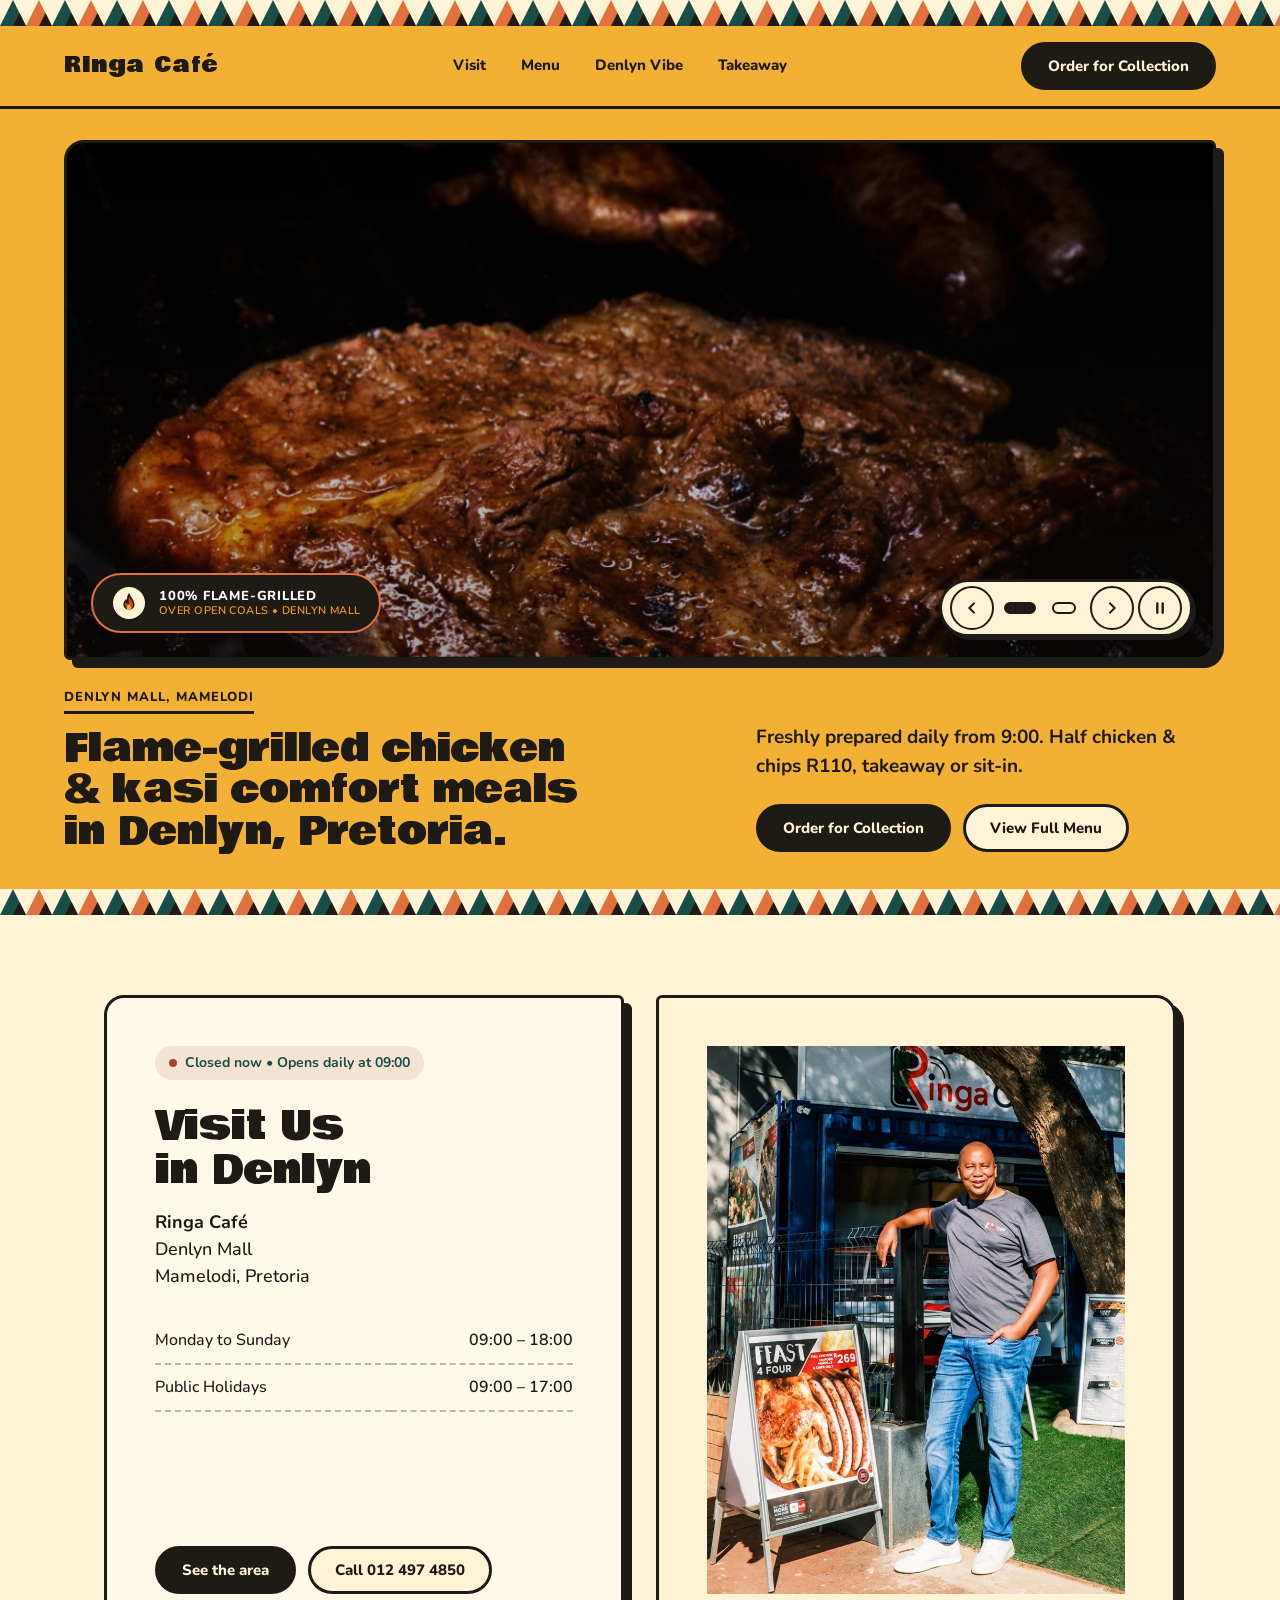
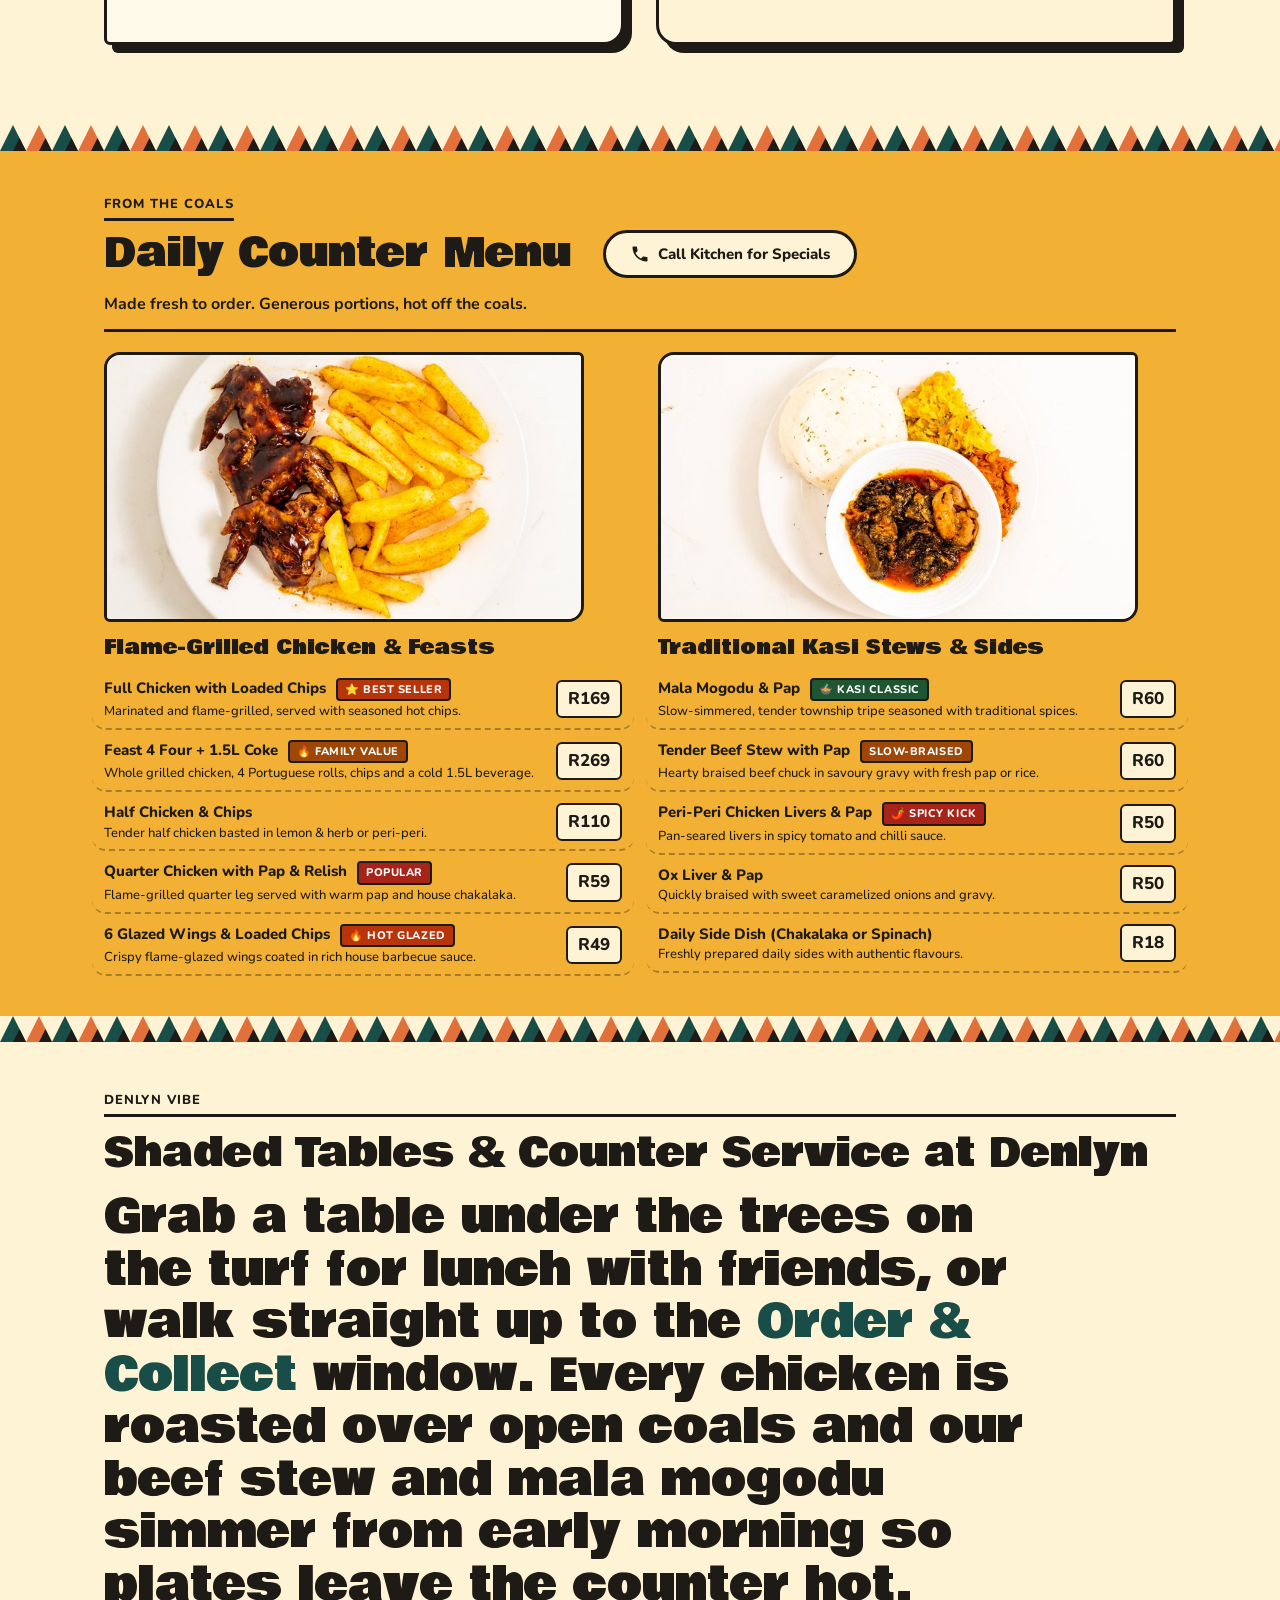
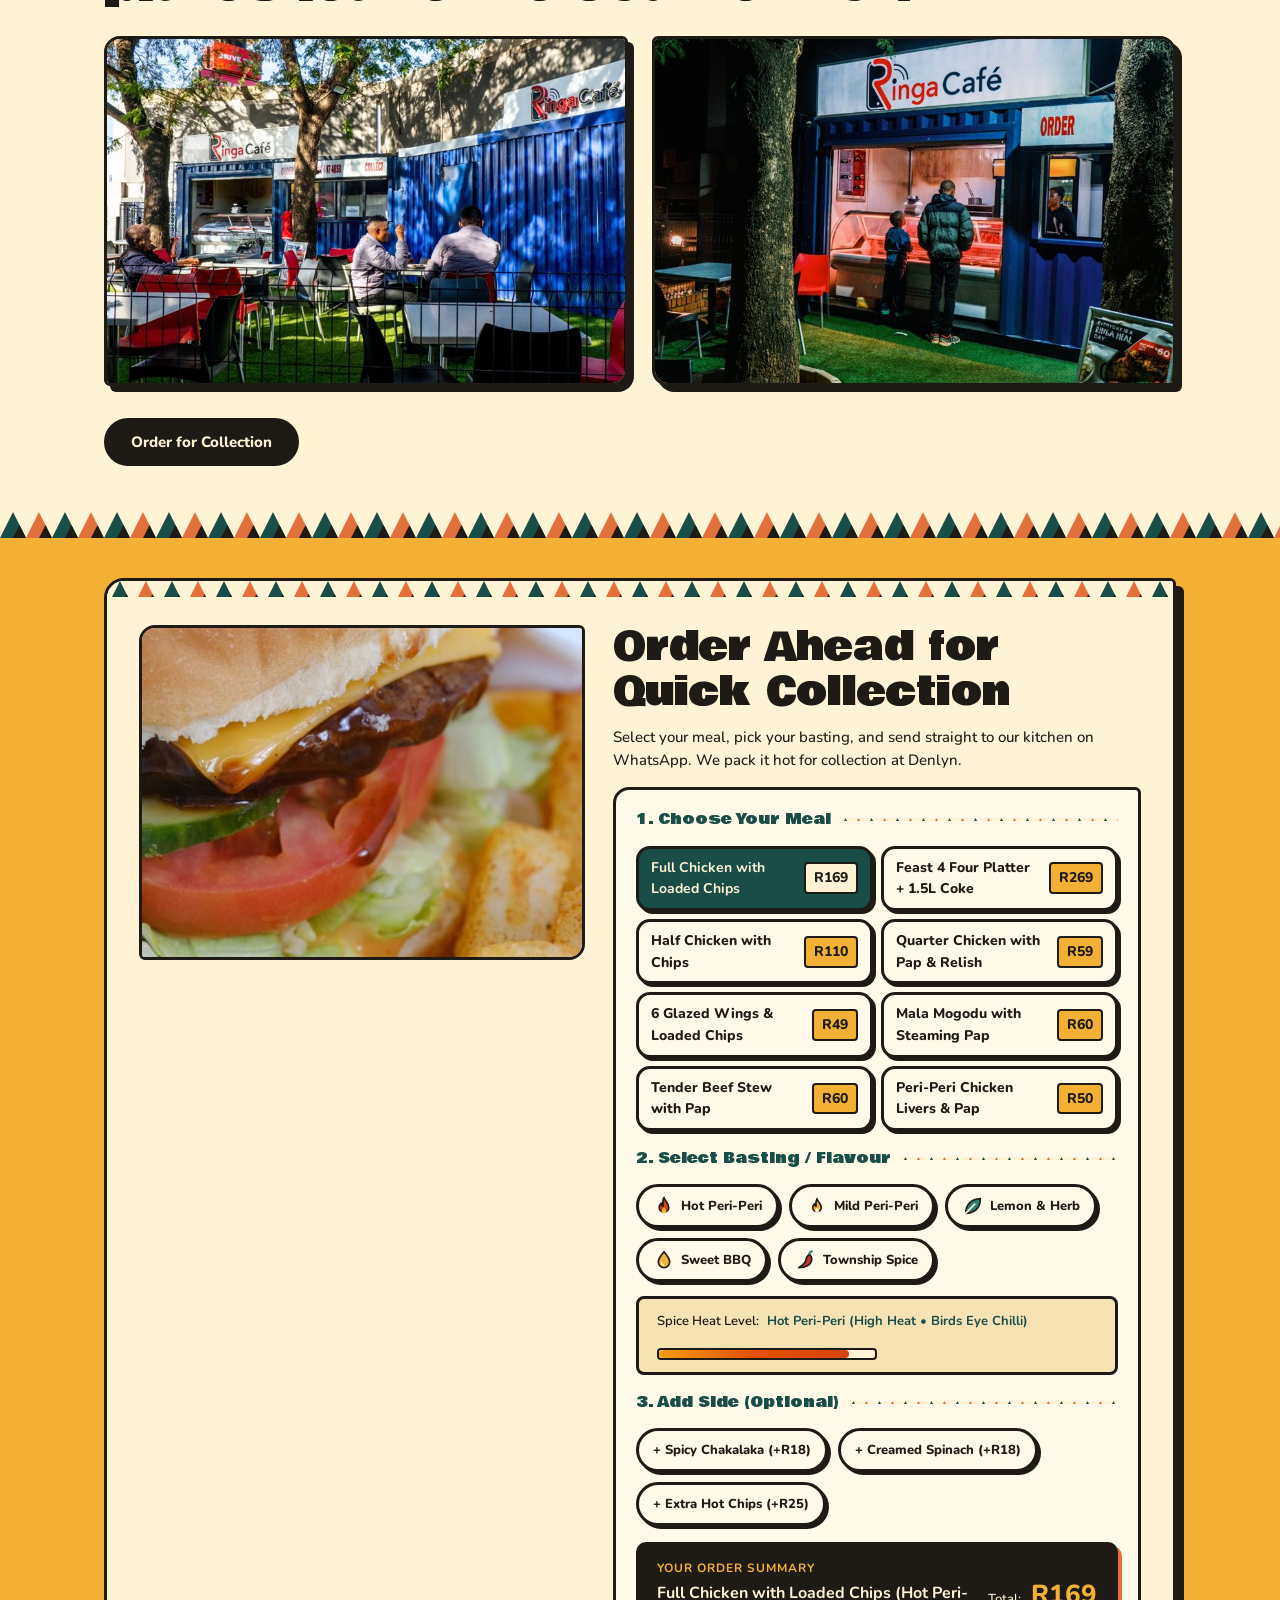
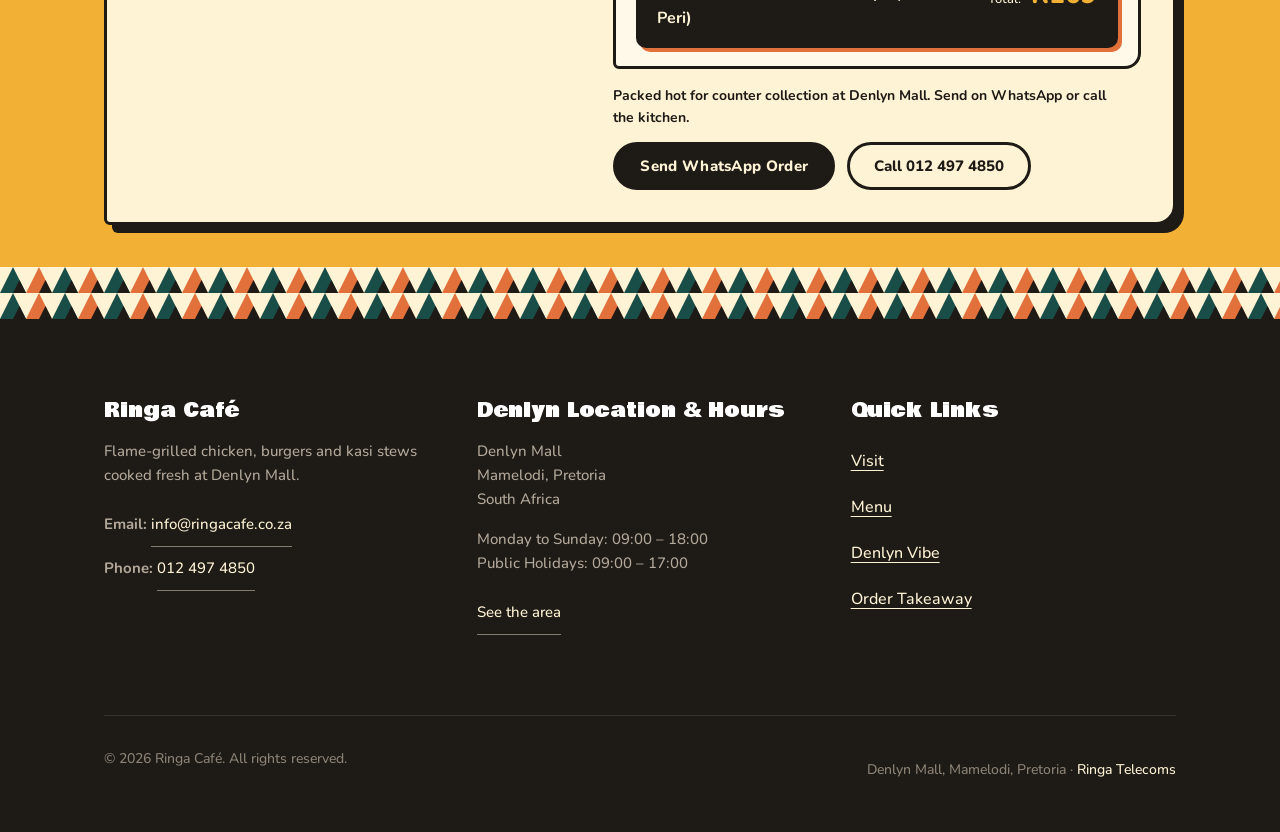
==== commit 4543047d: "Deploy static export of localhost/ringacafe WordPress build" ====
--- a/index.html
+++ b/index.html
@@ -1,1707 +1,479 @@
 <!doctype html>
-<html lang="en" data-type="place" data-radius="soft" data-buttons="solid" data-motion>
+<html lang="en-US">
 <head>
-<meta charset="utf-8">
-<meta name="viewport" content="width=device-width, initial-scale=1, viewport-fit=cover">
-<title>Ringa Café: Flame-grilled chicken and kasi comfort meals in Denlyn, Pretoria</title>
-<meta name="description" content="Flame-grilled chicken, loaded chips, glazed wings and traditional kasi meals in Denlyn, Pretoria. Open daily from 9:00 for sit-in and takeaway.">
-<meta property="og:type" content="website">
-<meta property="og:title" content="Ringa Café: Flame-grilled chicken and kasi comfort meals in Denlyn, Pretoria">
-<meta property="og:description" content="Flame-grilled chicken, loaded chips, glazed wings and traditional kasi meals in Denlyn, Pretoria. Open daily from 9:00 for sit-in and takeaway.">
-<meta property="og:image" content="https://ringacafe.co.za/wp-content/uploads/2026/03/Ringa-Cafe-Shoot-121-1-1024x683.webp">
-<meta name="twitter:card" content="summary_large_image">
-<meta name="theme-color" content="#f6f1e7">
-<meta name="site-kind" content="other">
-<meta name="page-type" content="place">
-<meta name="page-kind" content="place">
-
-<!-- Typography: Barlow Condensed (flame-grilled signage) & Plus Jakarta Sans (clean tabular menus and body) -->
+	<meta charset="UTF-8">
+	<meta name="viewport" content="width=device-width, initial-scale=1">
+	<title>Ringa Café | Flame-grilled chicken &#038; kasi comfort meals</title>
+<meta name='robots' content='max-image-preview:large' />
+<script>document.documentElement.classList.add("m-enter");setTimeout(function(){document.documentElement.classList.add("m-enter-done")},700)</script>
+<script>document.documentElement.classList.add("mo-js");setTimeout(function(){document.documentElement.classList.add("mo-safe")},2500)</script>
 <link rel="preconnect" href="https://fonts.googleapis.com">
 <link rel="preconnect" href="https://fonts.gstatic.com" crossorigin>
-<link href="https://fonts.googleapis.com/css2?family=Barlow+Condensed:wght@600;700;800&family=Plus+Jakarta+Sans:wght@400;500;600;700;800&display=swap" rel="stylesheet">
-
-<!-- Taste Skill Head Guards & Preloads -->
-<script>document.documentElement.classList.add('m-enter');setTimeout(()=>document.documentElement.classList.add('m-enter-done'),700)</script>
-<script>document.documentElement.classList.add('mo-js');setTimeout(()=>document.documentElement.classList.add('mo-safe'),2500)</script>
+<link rel="modulepreload" href="assets/system.js">
+<link rel="modulepreload" href="assets/motion/motion.js">
+<link rel="modulepreload" href="assets/layout/layout.js">
 <link rel="modulepreload" href="assets/moments/moments.js">
 <link rel="modulepreload" href="assets/moments/lib.js">
 <link rel="modulepreload" href="assets/moments/word-highlight/moment.js">
 <link rel="modulepreload" href="assets/moments/picture-develops/moment.js">
-
-<link rel="stylesheet" href="assets/system.css">
-<link rel="stylesheet" href="assets/ui/cards.css">
-<link rel="stylesheet" href="assets/motion/motion.css">
-<link rel="stylesheet" href="assets/backgrounds/backgrounds.css">
-<link rel="stylesheet" href="assets/layout/layout.css">
-<link rel="stylesheet" href="assets/icons/icon.css">
-<link rel="stylesheet" href="assets/icons/township/township-icons.css">
-<link rel="stylesheet" href="assets/moments/word-highlight/moment.css">
-<link rel="stylesheet" href="assets/moments/picture-develops/moment.css">
-
-<style>
-:root {
-  --p-bg: #f6f1e7;
-  --p-surface: #ebe3d4;
-  --p-surface-muted: #e2d9c8;
-  --p-ink: #2b241e;
-  --p-muted: #6a5f54;
-  --p-accent: #a3472b;
-  --p-accent-ink: #ffffff;
-  --p-action: #a3472b;
-  --p-action-ink: #ffffff;
-  --p-inv-bg: #2b241e;
-  --p-inv-surface: #37302a;
-  --p-inv-ink: #f6f1e7;
-  --p-inv-muted: #a29c94;
-  --p-inv-accent: #f6f1e7;
-  --p-inv-accent-ink: #2b241e;
-  --p-inv-action: #f6f1e7;
-  --p-inv-action-ink: #2b241e;
-  /* Typography: Flame-Grill Signage (Barlow Condensed) & Modern Fast-Casual Body (Plus Jakarta Sans) */
-  --font-display: "Barlow Condensed", "Arial Narrow", -apple-system, sans-serif;
-  --font-text: "Plus Jakarta Sans", system-ui, -apple-system, sans-serif;
-  --display-weight: 700;
-  --display-tracking: 0.02em;
-  --display-transform: uppercase;
-  --radius: 8px;
-  --m-out: 150ms;
-  --m-ease: cubic-bezier(0.2, 0.8, 0.2, 1);
-}
-
-body {
-  background-color: var(--p-bg);
-  background-image: 
-    radial-gradient(circle at 50% 0%, rgba(216, 67, 21, 0.06) 0%, transparent 55%),
-    radial-gradient(circle at 90% 20%, rgba(243, 156, 18, 0.04) 0%, transparent 40%),
-    radial-gradient(circle at 10% 80%, rgba(163, 71, 43, 0.05) 0%, transparent 50%);
-  color: var(--p-ink);
-  font-family: var(--font-text);
-  margin: 0;
-  padding: 0;
-  -webkit-font-smoothing: antialiased;
-}
-
-/* Nav */
-.site-nav {
-  position: sticky;
-  top: 0;
-  z-index: 90;
-  background: rgba(246, 241, 231, 0.96);
-  backdrop-filter: blur(10px);
-  border-bottom: 1px solid rgba(43, 36, 30, 0.08);
-}
-.nav-wrap {
-  max-width: 1200px;
-  margin: 0 auto;
-  padding: 16px 24px;
-  display: flex;
-  align-items: center;
-  justify-content: space-between;
-}
-.brand-link {
-  display: flex;
-  align-items: center;
-  gap: 12px;
-  text-decoration: none;
-  color: var(--p-ink);
-}
-.brand-link img {
-  height: 38px;
-  width: auto;
-  display: block;
-}
-.nav-menu {
-  display: flex;
-  align-items: center;
-  gap: 32px;
-}
-.nav-link {
-  font-size: 15px;
-  font-weight: 600;
-  color: var(--p-ink);
-  text-decoration: none;
-  position: relative;
-  padding-bottom: 4px;
-}
-.nav-link::after {
-  content: '';
-  position: absolute;
-  bottom: 0;
-  left: 0;
-  width: 0%;
-  height: 2px;
-  background: var(--p-accent);
-  transition: width var(--m-out, 150ms) ease;
-}
-.nav-link:hover::after,
-.nav-link:focus-visible::after {
-  width: 100%;
-}
-.nav-cta {
-  display: flex;
-  align-items: center;
-  gap: 16px;
-}
-
-/* Base button styling compatible with motion.css */
-.btn {
-  display: inline-flex;
-  align-items: center;
-  justify-content: center;
-  gap: 8px;
-  padding: 12px 22px;
-  font-size: 15px;
-  font-weight: 600;
-  border-radius: var(--radius);
-  text-decoration: none;
-  cursor: pointer;
-  border: none;
-}
-.btn-primary, .btn--primary {
-  background: var(--p-accent);
-  color: var(--p-accent-ink);
-}
-.btn-primary:hover, .btn--primary:hover {
-  background: #8e3c23;
-}
-.btn-secondary, .btn--secondary {
-  background: var(--p-surface);
-  color: var(--p-ink);
-  border: 1px solid rgba(43, 36, 30, 0.12);
-}
-.btn-secondary:hover, .btn--secondary:hover {
-  background: var(--p-surface-muted);
-}
-.btn-outline, .btn--outline {
-  background: transparent;
-  color: var(--p-ink);
-  border: 1px solid rgba(43, 36, 30, 0.2);
-}
-.btn-outline:hover, .btn--outline:hover {
-  border-color: var(--p-ink);
-}
-
-/* Layout Container & Sections */
-.container {
-  max-width: 1200px;
-  margin: 0 auto;
-  padding: 0 24px;
-}
-main > :is(section, .section),
-.section {
-  height: auto;
-  min-height: 0;
-  padding: 80px 0;
-  border-bottom: 1px solid rgba(43, 36, 30, 0.08);
-}
-
-/* Hero Section: eliminate oversized gap between nav and hero image */
-main > :is(.hero, .section--hero),
-main > .hero.hero-place,
-.hero-place {
-  --photo: 0px !important;
-  height: auto !important;
-  min-height: 0 !important;
-  padding-top: 24px !important;
-  padding-bottom: 64px !important;
-}
-.hero-stage {
-  border-radius: 12px;
-  overflow: hidden;
-  position: relative;
-  height: 490px;
-  margin-bottom: 44px;
-  background: #1e1814;
-  box-shadow: 0 16px 40px rgba(43, 36, 30, 0.15);
-}
-.hero-stage::after {
-  content: '';
-  position: absolute;
-  inset: 0;
-  background: linear-gradient(180deg, rgba(20, 15, 12, 0.05) 0%, rgba(20, 15, 12, 0.4) 100%);
-  pointer-events: none;
-}
-.hero-stage img {
-  width: 100%;
-  height: 100%;
-  object-fit: cover;
-  display: block;
-  transition: transform 0.8s ease;
-}
-.hero-stage:hover img {
-  transform: scale(1.02);
-}
-
-/* Authentic Flame-Grilled Stamp Badge (Steers/Galito's style) */
-.flame-stamp {
-  position: absolute;
-  bottom: 24px;
-  left: 24px;
-  z-index: 5;
-  background: rgba(26, 20, 16, 0.9);
-  backdrop-filter: blur(10px);
-  border: 1.5px solid rgba(227, 85, 33, 0.55);
-  box-shadow: 0 8px 24px rgba(0, 0, 0, 0.4), 0 0 18px rgba(227, 85, 33, 0.3);
-  padding: 10px 18px;
-  border-radius: 30px;
-  display: flex;
-  align-items: center;
-  gap: 12px;
-  color: #fff;
-  transition: transform 0.25s ease, box-shadow 0.25s ease;
-}
-.flame-stamp:hover {
-  transform: translateY(-2px) scale(1.02);
-  box-shadow: 0 10px 28px rgba(0, 0, 0, 0.45), 0 0 24px rgba(227, 85, 33, 0.45);
-}
-.flame-stamp-icon {
-  font-size: 22px;
-  display: inline-block;
-  transform-origin: center bottom;
-  animation: flameFlicker 2s infinite alternate ease-in-out;
-}
-@keyframes flameFlicker {
-  0% { transform: scale(1); filter: drop-shadow(0 0 4px #e65100); }
-  50% { transform: scale(1.12); filter: drop-shadow(0 0 10px #ff9100); }
-  100% { transform: scale(1.04); filter: drop-shadow(0 0 6px #e65100); }
-}
-@media (prefers-reduced-motion: reduce) {
-  .flame-stamp-icon { animation: none; }
-}
-.flame-stamp-text {
-  font-size: 13px;
-  font-weight: 800;
-  letter-spacing: 0.06em;
-  text-transform: uppercase;
-  color: #fff;
-  line-height: 1.25;
-}
-.flame-stamp-text small {
-  display: block;
-  font-size: 11px;
-  font-weight: 600;
-  color: #f39c12;
-  letter-spacing: 0.04em;
-}
-.hero-lead-grid {
-  display: grid;
-  grid-template-columns: 7fr 5fr;
-  gap: 48px;
-  align-items: end;
-}
-.hero-h1 {
-  font-family: var(--font-display);
-  font-size: clamp(36px, 4vw, 54px);
-  line-height: 1.08;
-  font-weight: var(--display-weight);
-  letter-spacing: var(--display-tracking);
-  text-transform: var(--display-transform, none);
-  margin: 0;
-  color: var(--p-ink);
-}
-.hero-sub {
-  font-size: 19px;
-  line-height: 1.5;
-  color: var(--p-muted);
-  margin: 0 0 24px 0;
-}
-.hero-actions {
-  display: flex;
-  gap: 16px;
-  flex-wrap: wrap;
-}
-
-/* Visit Section (Screen 2) */
-.visit-grid {
-  display: grid;
-  grid-template-columns: 6fr 6fr;
-  gap: 32px;
-  align-items: stretch;
-}
-.visit-card {
-  background: var(--p-surface);
-  border-radius: var(--radius);
-  padding: 48px;
-  display: flex;
-  flex-direction: column;
-  justify-content: space-between;
-  border: 1px solid rgba(43, 36, 30, 0.06);
-}
-.visit-status {
-  display: inline-flex;
-  align-items: center;
-  gap: 8px;
-  font-size: 14px;
-  font-weight: 700;
-  color: #276738;
-  margin-bottom: 24px;
-  background: rgba(39, 103, 56, 0.1);
-  padding: 6px 14px;
-  border-radius: 20px;
-  width: fit-content;
-  transition: all 0.3s ease;
-}
-.visit-status.is-closed {
-  color: var(--p-accent);
-  background: rgba(163, 71, 43, 0.12);
-}
-.visit-dot {
-  width: 8px;
-  height: 8px;
-  border-radius: 50%;
-  background: #276738;
-}
-.pulse-dot {
-  animation: pulseGlow 2.4s ease-in-out infinite;
-}
-@keyframes pulseGlow {
-  0%, 100% { transform: scale(1); opacity: 1; }
-  50% { transform: scale(1.35); opacity: 0.65; }
-}
-@media (prefers-reduced-motion: reduce) {
-  .pulse-dot { animation: none; }
-}
-
-.section-title {
-  font-family: var(--font-display);
-  font-size: clamp(28px, 3vw, 38px);
-  line-height: 1.15;
-  margin: 0 0 16px 0;
-  font-weight: var(--display-weight);
-  letter-spacing: var(--display-tracking);
-  text-transform: var(--display-transform, none);
-}
-.visit-address {
-  font-size: 18px;
-  line-height: 1.5;
-  color: var(--p-ink);
-  margin-bottom: 28px;
-  font-style: normal;
-}
-.visit-hours-table {
-  width: 100%;
-  border-collapse: collapse;
-  font-size: 16px;
-  margin-bottom: 32px;
-}
-.visit-hours-table td {
-  padding: 10px 0;
-  border-bottom: 1px solid rgba(43, 36, 30, 0.08);
-}
-.visit-hours-table td:last-child {
-  text-align: right;
-  font-variant-numeric: tabular-nums;
-  font-weight: 600;
-}
-.visit-actions {
-  display: flex;
-  gap: 12px;
-  flex-wrap: wrap;
-}
-.visit-media {
-  border-radius: var(--radius);
-  overflow: hidden;
-  background: var(--p-surface);
-  min-height: 440px;
-}
-.visit-media img {
-  width: 100%;
-  height: 100%;
-  object-fit: cover;
-  display: block;
-}
-
-/* Menu Section */
-.menu-head-row {
-  display: flex;
-  align-items: baseline;
-  justify-content: space-between;
-  margin-bottom: 32px;
-  border-bottom: 1px solid rgba(43, 36, 30, 0.12);
-  padding-bottom: 16px;
-}
-.menu-subtitle {
-  font-size: 16px;
-  color: var(--p-muted);
-}
-
-/* Interactive Filter Bar */
-.menu-filter-bar {
-  display: flex;
-  gap: 10px;
-  flex-wrap: wrap;
-  margin-bottom: 36px;
-}
-.filter-pill {
-  padding: 8px 18px;
-  font-size: 14px;
-  font-weight: 700;
-  border-radius: 24px;
-  border: 1px solid rgba(43, 36, 30, 0.12);
-  background: var(--p-surface);
-  color: var(--p-ink);
-  cursor: pointer;
-  transition: all var(--m-out, 120ms) var(--m-ease, ease);
-}
-.filter-pill:hover {
-  background: var(--p-surface-muted);
-  border-color: rgba(43, 36, 30, 0.28);
-}
-.filter-pill.is-active {
-  background: var(--p-accent);
-  color: var(--p-accent-ink);
-  border-color: var(--p-accent);
-}
-
-.menu-grid {
-  display: grid;
-  grid-template-columns: 1fr 1fr;
-  gap: 56px;
-  margin-bottom: 64px;
-}
-.menu-group-label {
-  font-size: 13px;
-  text-transform: uppercase;
-  letter-spacing: 0.08em;
-  font-weight: 700;
-  color: var(--p-accent);
-  margin-bottom: 20px;
-}
-.menu-list {
-  list-style: none;
-  padding: 0;
-  margin: 0;
-}
-.menu-row {
-  display: flex;
-  justify-content: space-between;
-  align-items: center;
-  padding: 16px 14px;
-  margin: 0 -14px 6px -14px;
-  border-radius: var(--radius);
-  border-bottom: 1px solid rgba(43, 36, 30, 0.08);
-  transition: all var(--m-out, 150ms) var(--m-ease, ease);
-  position: relative;
-}
-@media (hover: hover) and (pointer: fine) {
-  .menu-row:hover {
-    background-color: rgba(230, 81, 0, 0.05);
-    transform: translateY(-2px);
-    box-shadow: 0 4px 14px rgba(43, 36, 30, 0.06);
-    border-color: rgba(227, 85, 33, 0.25);
-  }
-}
-.menu-item-info {
-  flex: 1;
-  min-width: 0;
-  padding-right: 16px;
-}
-.menu-item-name {
-  font-size: 17px;
-  font-weight: 700;
-  color: var(--p-ink);
-  margin: 0 0 4px 0;
-  line-height: 1.35;
-}
-.menu-item-desc {
-  font-size: 14px;
-  color: var(--p-muted);
-  margin: 0;
-}
-.menu-item-price {
-  flex-shrink: 0;
-  font-size: 17px;
-  font-weight: 800;
-  font-variant-numeric: tabular-nums;
-  color: var(--p-accent);
-  white-space: nowrap;
-  background: rgba(163, 71, 43, 0.08);
-  padding: 4px 10px;
-  border-radius: 6px;
-  border: 1px solid rgba(163, 71, 43, 0.15);
-  transition: all 0.2s ease;
-}
-.menu-row:hover .menu-item-price {
-  background: var(--p-accent);
-  color: #fff;
-  border-color: var(--p-accent);
-}
-
-/* Sizzle Promo Badges (Steers/Galito's style) */
-.sizzle-badge {
-  display: inline-flex;
-  align-items: center;
-  gap: 3px;
-  font-size: 11px;
-  font-family: var(--font-text);
-  text-transform: uppercase;
-  letter-spacing: 0.05em;
-  font-weight: 800;
-  padding: 2px 7px;
-  border-radius: 4px;
-  white-space: nowrap;
-  line-height: 1.4;
-  vertical-align: middle;
-  margin-left: 6px;
-}
-.badge-bestseller {
-  background: #d84315;
-  color: #ffffff;
-  box-shadow: 0 2px 6px rgba(216, 67, 21, 0.35);
-}
-.badge-family {
-  background: #e67e22;
-  color: #ffffff;
-  box-shadow: 0 2px 6px rgba(230, 126, 34, 0.3);
-}
-.badge-kasi {
-  background: #276738;
-  color: #ffffff;
-  box-shadow: 0 2px 6px rgba(39, 103, 56, 0.3);
-}
-.badge-hot {
-  background: #c0392b;
-  color: #ffffff;
-  box-shadow: 0 2px 6px rgba(192, 57, 43, 0.3);
-}
-.badge-chef {
-  background: #8e44ad;
-  color: #ffffff;
-  box-shadow: 0 2px 6px rgba(142, 68, 173, 0.3);
-}
-
-/* Detail Photo Strip (Strip Composition) */
-.photo-strip {
-  display: grid;
-  grid-template-columns: repeat(4, 1fr);
-  gap: 20px;
-  margin-top: 24px;
-}
-.strip-tile {
-  border-radius: var(--radius);
-  overflow: hidden;
-  aspect-ratio: 1 / 1;
-  background: var(--p-surface);
-}
-.strip-tile img {
-  width: 100%;
-  height: 100%;
-  object-fit: cover;
-  display: block;
-}
-
-/* Craft & Atmosphere Statement */
-.mo-wh__text {
-  font-family: var(--font-display);
-  font-weight: var(--display-weight);
-  font-size: clamp(24px, 2.8vw, 36px);
-  line-height: 1.35;
-  letter-spacing: var(--display-tracking);
-  max-width: 960px;
-  margin: 0 0 48px 0;
-  color: var(--p-ink);
-}
-.mo-wh strong {
-  color: var(--p-accent);
-}
-
-/* Craft Trio Grid */
-.trio-grid {
-  display: grid;
-  grid-template-columns: 5fr 4fr 3fr;
-  gap: 24px;
-  margin-top: 24px;
-}
-.trio-frame {
-  border-radius: var(--radius);
-  overflow: hidden;
-  background: var(--p-surface);
-  margin: 0;
-}
-.trio-frame.span-a {
-  aspect-ratio: 4 / 5;
-}
-.trio-frame.span-b {
-  aspect-ratio: 1 / 1;
-}
-.trio-frame.span-c {
-  aspect-ratio: 4 / 3;
-}
-.trio-frame img {
-  width: 100%;
-  height: 100%;
-  object-fit: cover;
-  display: block;
-}
-
-/* Order Takeaway & Sizzle Flame Kitchen Builder (Steers & Galito's inspired) */
-.order-card {
-  background: radial-gradient(circle at 50% 0%, #2b221a 0%, #1a1410 100%);
-  color: #f6f1e7;
-  border-radius: 14px;
-  padding: 60px 48px;
-  max-width: 960px;
-  margin: 0 auto;
-  border: 1px solid rgba(227, 85, 33, 0.28);
-  box-shadow: 0 24px 60px rgba(20, 15, 12, 0.45), 0 0 35px rgba(163, 71, 43, 0.15);
-  position: relative;
-  overflow: hidden;
-}
-.order-card::before {
-  content: '';
-  position: absolute;
-  top: 0;
-  left: 0;
-  right: 0;
-  height: 3px;
-  background: linear-gradient(90deg, transparent, #e65100, #f39c12, #e65100, transparent);
-}
-.order-card h2 {
-  font-family: var(--font-display);
-  font-size: clamp(32px, 3.6vw, 44px);
-  margin: 0 0 12px 0;
-  text-align: center;
-  font-weight: var(--display-weight);
-  letter-spacing: var(--display-tracking);
-  text-transform: var(--display-transform, none);
-  color: #ffffff;
-  text-shadow: 0 2px 10px rgba(0, 0, 0, 0.5);
-}
-.order-subtitle {
-  font-size: 17px;
-  color: #d1c4b7;
-  max-width: 620px;
-  margin: 0 auto 36px auto;
-  line-height: 1.5;
-  text-align: center;
-}
-
-.order-builder {
-  background: rgba(255, 255, 255, 0.035);
-  border-radius: 10px;
-  padding: 34px;
-  border: 1px solid rgba(255, 255, 255, 0.08);
-  margin-bottom: 32px;
-  backdrop-filter: blur(10px);
-}
-.builder-step {
-  margin-bottom: 30px;
-}
-.builder-step:last-child {
-  margin-bottom: 0;
-}
-.builder-step-label {
-  font-size: 12.5px;
-  text-transform: uppercase;
-  letter-spacing: 0.1em;
-  font-weight: 800;
-  color: #f39c12;
-  margin-bottom: 14px;
-  display: flex;
-  align-items: center;
-  gap: 8px;
-}
-.builder-step-label::after {
-  content: '';
-  flex: 1;
-  height: 1px;
-  background: rgba(243, 156, 18, 0.2);
-}
-.meal-options-grid {
-  display: grid;
-  grid-template-columns: repeat(auto-fill, minmax(210px, 1fr));
-  gap: 12px;
-}
-.meal-opt {
-  display: flex;
-  justify-content: space-between;
-  align-items: center;
-  padding: 13px 16px;
-  background: rgba(255, 255, 255, 0.06);
-  border: 1.5px solid rgba(255, 255, 255, 0.12);
-  border-radius: var(--radius);
-  cursor: pointer;
-  text-align: left;
-  font-family: var(--font-text);
-  color: #ede6da;
-  transition: all var(--m-out, 150ms) var(--m-ease, ease);
-}
-.meal-opt:hover {
-  border-color: rgba(243, 156, 18, 0.55);
-  background: rgba(255, 255, 255, 0.1);
-  transform: translateY(-2px);
-  box-shadow: 0 6px 18px rgba(0, 0, 0, 0.25);
-}
-.meal-opt.is-selected {
-  border-color: #e65100;
-  background: rgba(230, 81, 0, 0.2);
-  box-shadow: 0 0 16px rgba(230, 81, 0, 0.35);
-  color: #ffffff;
-  font-weight: 700;
-}
-.meal-opt:focus-visible,
-.flavor-opt:focus-visible,
-.side-opt:focus-visible {
-  outline: 2px solid #f39c12;
-  outline-offset: 2px;
-}
-.meal-opt-name {
-  font-size: 14px;
-}
-.meal-opt-price {
-  font-size: 14px;
-  font-weight: 800;
-  font-variant-numeric: tabular-nums;
-  margin-left: 8px;
-  color: #f39c12;
-  background: rgba(0, 0, 0, 0.35);
-  padding: 3px 8px;
-  border-radius: 4px;
-  border: 1px solid rgba(243, 156, 18, 0.25);
-}
-.meal-opt.is-selected .meal-opt-price {
-  background: #e65100;
-  color: #fff;
-  border-color: #e65100;
-}
-
-.flavor-options-row, .side-options-row {
-  display: flex;
-  gap: 10px;
-  flex-wrap: wrap;
-}
-.flavor-opt, .side-opt {
-  padding: 9px 18px;
-  font-size: 14px;
-  font-weight: 700;
-  border-radius: 24px;
-  border: 1.5px solid rgba(255, 255, 255, 0.14);
-  background: rgba(255, 255, 255, 0.05);
-  color: #ede6da;
-  cursor: pointer;
-  font-family: var(--font-text);
-  transition: all var(--m-out, 150ms) var(--m-ease, ease);
-  display: inline-flex;
-  align-items: center;
-  gap: 6px;
-}
-.flavor-opt:hover, .side-opt:hover {
-  background: rgba(255, 255, 255, 0.12);
-  border-color: rgba(243, 156, 18, 0.5);
-  transform: translateY(-1px);
-}
-.flavor-opt.is-selected {
-  border-color: #ff7043;
-  background: linear-gradient(135deg, #d84315 0%, #bf360c 100%);
-  color: #ffffff;
-  box-shadow: 0 4px 16px rgba(216, 67, 21, 0.5);
-  transform: translateY(-1px);
-}
-.side-opt.is-selected {
-  border-color: #2ecc71;
-  background: linear-gradient(135deg, #276738 0%, #1e522c 100%);
-  color: #ffffff;
-  box-shadow: 0 4px 14px rgba(39, 103, 56, 0.45);
-}
-
-/* Interactive Heat Level Gauge (Galito's & Mochachos style) */
-.heat-gauge-box {
-  margin-top: 14px;
-  padding: 12px 18px;
-  background: rgba(0, 0, 0, 0.35);
-  border-radius: 8px;
-  border: 1px solid rgba(255, 255, 255, 0.08);
-  display: flex;
-  align-items: center;
-  justify-content: space-between;
-  gap: 16px;
-  flex-wrap: wrap;
-}
-.heat-gauge-info {
-  display: flex;
-  align-items: center;
-  gap: 8px;
-  font-size: 13px;
-  color: #d1c4b7;
-}
-.heat-gauge-info span {
-  font-weight: 600;
-  color: #a29c94;
-}
-.heat-gauge-info strong {
-  color: #f39c12;
-  font-weight: 700;
-}
-.heat-gauge-track {
-  flex: 1;
-  min-width: 140px;
-  max-width: 220px;
-  height: 8px;
-  background: rgba(255, 255, 255, 0.1);
-  border-radius: 4px;
-  overflow: hidden;
-  position: relative;
-}
-.heat-gauge-fill {
-  height: 100%;
-  width: 85%;
-  background: linear-gradient(90deg, #f39c12, #e65100, #d84315);
-  border-radius: 4px;
-  transition: width 0.35s cubic-bezier(0.4, 0, 0.2, 1), background 0.35s ease;
-  box-shadow: 0 0 8px rgba(230, 81, 0, 0.6);
-}
-
-.order-summary-box {
-  background: rgba(0, 0, 0, 0.45);
-  border-radius: 10px;
-  padding: 22px 26px;
-  display: flex;
-  justify-content: space-between;
-  align-items: center;
-  margin-top: 28px;
-  border: 1px solid rgba(243, 156, 18, 0.28);
-  box-shadow: 0 6px 20px rgba(0, 0, 0, 0.3);
-}
-.summary-details {
-  flex: 1;
-  min-width: 0;
-}
-.summary-title {
-  font-size: 12px;
-  text-transform: uppercase;
-  letter-spacing: 0.08em;
-  font-weight: 700;
-  color: #a29c94;
-  margin-bottom: 4px;
-}
-.summary-line {
-  font-size: 16px;
-  font-weight: 700;
-  color: #f39c12;
-}
-.summary-price-box {
-  flex-shrink: 0;
-  text-align: right;
-}
-.summary-price-label {
-  font-size: 13px;
-  color: #a29c94;
-  margin-right: 6px;
-}
-.summary-price-val {
-  font-size: 26px;
-  font-weight: 800;
-  color: #ff7043;
-  font-variant-numeric: tabular-nums;
-  text-shadow: 0 0 14px rgba(255, 112, 67, 0.4);
-}
-
-.order-card-buttons {
-  display: flex;
-  justify-content: center;
-  align-items: center;
-  gap: 16px;
-  flex-wrap: wrap;
-}
-#whatsapp-order-btn {
-  background: linear-gradient(135deg, #25D366 0%, #128C7E 100%) !important;
-  color: #ffffff !important;
-  box-shadow: 0 8px 24px rgba(37, 211, 102, 0.35);
-  font-weight: 700;
-  letter-spacing: 0.02em;
-  padding: 14px 28px;
-  min-height: 48px;
-  border-radius: var(--radius);
-  transition: transform 0.2s ease, box-shadow 0.2s ease;
-  animation: waPulse 3s infinite ease-in-out;
-  text-decoration: none;
-}
-#whatsapp-order-btn:hover {
-  animation-play-state: paused;
-  transform: translateY(-2px);
-  box-shadow: 0 12px 30px rgba(37, 211, 102, 0.55);
-  color: #ffffff !important;
-}
-.order-card .btn-secondary {
-  background: rgba(255, 255, 255, 0.08);
-  color: #ede6da;
-  border: 1.5px solid rgba(255, 255, 255, 0.2);
-  padding: 14px 26px;
-  min-height: 48px;
-  font-weight: 600;
-  border-radius: var(--radius);
-  transition: all 0.2s ease;
-  text-decoration: none;
-}
-.order-card .btn-secondary:hover {
-  background: rgba(255, 255, 255, 0.16);
-  border-color: rgba(255, 255, 255, 0.4);
-  color: #ffffff;
-  transform: translateY(-2px);
-}
-@keyframes waPulse {
-  0%, 100% { box-shadow: 0 6px 20px rgba(37, 211, 102, 0.35); }
-  50% { box-shadow: 0 8px 30px rgba(37, 211, 102, 0.6); }
-}
-@media (prefers-reduced-motion: reduce) {
-  #whatsapp-order-btn {
-    animation: none;
-  }
-}
-
-/* Footer (footer-visit) */
-.site-footer {
-  background: #231c17;
-  color: #ede6da;
-  padding: 80px 0 40px 0;
-}
-.footer-grid {
-  display: grid;
-  grid-template-columns: 4fr 4fr 4fr;
-  gap: 48px;
-  margin-bottom: 64px;
-}
-.footer-col h4 {
-  font-family: var(--font-display);
-  font-size: 20px;
-  font-weight: var(--display-weight);
-  letter-spacing: var(--display-tracking);
-  text-transform: var(--display-transform, none);
-  color: #fff;
-  margin: 0 0 16px 0;
-}
-.footer-col p, .footer-col address {
-  font-style: normal;
-  font-size: 15px;
-  line-height: 1.6;
-  color: #b3a89a;
-  margin: 0 0 16px 0;
-}
-.footer-col a {
-  color: #f6f1e7;
-  text-decoration: underline;
-  text-underline-offset: 4px;
-}
-.footer-col a:hover {
-  color: #e08a5c;
-}
-.footer-subbrand-box {
-  background: rgba(255, 255, 255, 0.05);
-  border: 1px solid rgba(255, 255, 255, 0.1);
-  padding: 20px;
-  border-radius: var(--radius);
-}
-.footer-subbrand-box p {
-  margin: 0 0 8px 0;
-  font-size: 14px;
-}
-.footer-bottom {
-  border-top: 1px solid rgba(255, 255, 255, 0.1);
-  padding-top: 32px;
-  display: flex;
-  justify-content: space-between;
-  font-size: 14px;
-  color: #8c8275;
-  flex-wrap: wrap;
-  gap: 16px;
-}
-
-/* Mobile Sticky Bar */
-.phone-bar {
-  display: none;
-  position: fixed;
-  bottom: 0;
-  left: 0;
-  right: 0;
-  z-index: 100;
-  background: #f6f1e7;
-  padding: 12px 16px;
-  border-top: 1px solid rgba(43, 36, 30, 0.12);
-  gap: 12px;
-}
-.phone-bar .btn {
-  flex: 1;
-  padding: 12px;
-  font-size: 14px;
-}
-
-@media (max-width: 900px) {
-  main > :is(.hero, .section--hero),
-  main > .hero.hero-place,
-  .hero-place {
-    padding-top: 16px !important;
-    padding-bottom: 48px !important;
-  }
-  .hero-lead-grid, .visit-grid, .menu-grid, .footer-grid {
-    grid-template-columns: 1fr;
-    gap: 36px;
-  }
-  .hero-stage {
-    height: 320px;
-    margin-bottom: 28px;
-  }
-  .flame-stamp {
-    bottom: 16px;
-    left: 16px;
-    padding: 8px 14px;
-    gap: 8px;
-  }
-  .flame-stamp-icon {
-    font-size: 18px;
-  }
-  .flame-stamp-text {
-    font-size: 11.5px;
-  }
-  .flame-stamp-text small {
-    font-size: 10px;
-  }
-  .photo-strip {
-    grid-template-columns: repeat(2, 1fr);
-  }
-  .trio-grid {
-    grid-template-columns: 1fr;
-  }
-  .nav-menu {
-    display: none;
-  }
-  .phone-bar {
-    display: flex;
-  }
-  body {
-    padding-bottom: 68px;
-  }
-  .order-card {
-    padding: 36px 20px;
-  }
-  .order-builder {
-    padding: 20px 16px;
-  }
-  .heat-gauge-box {
-    flex-direction: column;
-    align-items: stretch;
-    gap: 10px;
-  }
-  .heat-gauge-track {
-    max-width: 100%;
-    width: 100%;
-    min-width: 0;
-  }
-  .order-summary-box {
-    flex-direction: column;
-    align-items: flex-start;
-    gap: 12px;
-  }
-  .summary-price-box {
-    text-align: left;
-  }
-  .order-card-buttons {
-    flex-direction: column;
-    align-items: stretch;
-  }
-  .order-card-buttons .btn {
-    width: 100%;
-    text-align: center;
-  }
-}
+<link rel='dns-prefetch' href='//fonts.googleapis.com' />
+<link href='https://fonts.gstatic.com' crossorigin='anonymous' rel='preconnect' />
+<meta name="description" content="Flame-grilled chicken, loaded chips, glazed wings and traditional kasi meals at Denlyn Mall, Mamelodi, Pretoria. Open daily from 9:00 for sit-in and takeaway.">
+<meta name="theme-color" content="#F2B134">
+<meta property="og:locale" content="en_US">
+<meta property="og:type" content="article">
+<meta property="og:site_name" content="Ringa Café">
+<meta property="og:title" content="Ringa Café | Flame-grilled chicken &#038; kasi comfort meals">
+<meta property="og:description" content="Flame-grilled chicken, loaded chips, glazed wings and traditional kasi meals at Denlyn Mall, Mamelodi, Pretoria. Open daily from 9:00 for sit-in and takeaway.">
+<meta property="og:url" content="https://lindamasuku-beep.github.io/ringacafe/">
+<meta property="og:image" content="https://lindamasuku-beep.github.io/ringacafe/assets/images/og-share.jpg">
+<meta property="og:image:alt" content="Ringa Café">
+<meta name="twitter:card" content="summary_large_image">
+<meta name="twitter:title" content="Ringa Café | Flame-grilled chicken &#038; kasi comfort meals">
+<meta name="twitter:description" content="Flame-grilled chicken, loaded chips, glazed wings and traditional kasi meals at Denlyn Mall, Mamelodi, Pretoria. Open daily from 9:00 for sit-in and takeaway.">
+<meta name="twitter:image" content="https://lindamasuku-beep.github.io/ringacafe/assets/images/og-share.jpg">
+<link rel="icon" href="assets/favicon.svg" type="image/svg+xml">
+<link rel="preload" as="image" href="uploads/2026/11/hero-grill.jpg" fetchpriority="high">
+<style id="wp-img-auto-sizes-contain-inline-css">
+img:is([sizes=auto i],[sizes^="auto," i]){contain-intrinsic-size:3000px 1500px}
+/*# sourceURL=wp-img-auto-sizes-contain-inline-css */
 </style>
+<style id="classic-theme-styles-inline-css">
+/*! This file is auto-generated */
+.wp-block-button__link{color:#fff;background-color:#32373c;border-radius:9999px;box-shadow:none;text-decoration:none;padding:calc(.667em + 2px) calc(1.333em + 2px);font-size:1.125em}.wp-block-file__button{background:#32373c;color:#fff;text-decoration:none}
+/*# sourceURL=/wp-includes/css/classic-themes.min.css */
+</style>
+
+<style id="global-styles-inline-css">
+:root{--wp--preset--aspect-ratio--square: 1;--wp--preset--aspect-ratio--4-3: 4/3;--wp--preset--aspect-ratio--3-4: 3/4;--wp--preset--aspect-ratio--3-2: 3/2;--wp--preset--aspect-ratio--2-3: 2/3;--wp--preset--aspect-ratio--16-9: 16/9;--wp--preset--aspect-ratio--9-16: 9/16;--wp--preset--color--black: #000000;--wp--preset--color--cyan-bluish-gray: #abb8c3;--wp--preset--color--white: #ffffff;--wp--preset--color--pale-pink: #f78da7;--wp--preset--color--vivid-red: #cf2e2e;--wp--preset--color--luminous-vivid-orange: #ff6900;--wp--preset--color--luminous-vivid-amber: #fcb900;--wp--preset--color--light-green-cyan: #7bdcb5;--wp--preset--color--vivid-green-cyan: #00d084;--wp--preset--color--pale-cyan-blue: #8ed1fc;--wp--preset--color--vivid-cyan-blue: #0693e3;--wp--preset--color--vivid-purple: #9b51e0;--wp--preset--gradient--vivid-cyan-blue-to-vivid-purple: linear-gradient(135deg,rgb(6,147,227) 0%,rgb(155,81,224) 100%);--wp--preset--gradient--light-green-cyan-to-vivid-green-cyan: linear-gradient(135deg,rgb(122,220,180) 0%,rgb(0,208,130) 100%);--wp--preset--gradient--luminous-vivid-amber-to-luminous-vivid-orange: linear-gradient(135deg,rgb(252,185,0) 0%,rgb(255,105,0) 100%);--wp--preset--gradient--luminous-vivid-orange-to-vivid-red: linear-gradient(135deg,rgb(255,105,0) 0%,rgb(207,46,46) 100%);--wp--preset--gradient--very-light-gray-to-cyan-bluish-gray: linear-gradient(135deg,rgb(238,238,238) 0%,rgb(169,184,195) 100%);--wp--preset--gradient--cool-to-warm-spectrum: linear-gradient(135deg,rgb(74,234,220) 0%,rgb(151,120,209) 20%,rgb(207,42,186) 40%,rgb(238,44,130) 60%,rgb(251,105,98) 80%,rgb(254,248,76) 100%);--wp--preset--gradient--blush-light-purple: linear-gradient(135deg,rgb(255,206,236) 0%,rgb(152,150,240) 100%);--wp--preset--gradient--blush-bordeaux: linear-gradient(135deg,rgb(254,205,165) 0%,rgb(254,45,45) 50%,rgb(107,0,62) 100%);--wp--preset--gradient--luminous-dusk: linear-gradient(135deg,rgb(255,203,112) 0%,rgb(199,81,192) 50%,rgb(65,88,208) 100%);--wp--preset--gradient--pale-ocean: linear-gradient(135deg,rgb(255,245,203) 0%,rgb(182,227,212) 50%,rgb(51,167,181) 100%);--wp--preset--gradient--electric-grass: linear-gradient(135deg,rgb(202,248,128) 0%,rgb(113,206,126) 100%);--wp--preset--gradient--midnight: linear-gradient(135deg,rgb(2,3,129) 0%,rgb(40,116,252) 100%);--wp--preset--font-size--small: 13px;--wp--preset--font-size--medium: 20px;--wp--preset--font-size--large: 36px;--wp--preset--font-size--x-large: 42px;--wp--preset--spacing--20: 0.44rem;--wp--preset--spacing--30: 0.67rem;--wp--preset--spacing--40: 1rem;--wp--preset--spacing--50: 1.5rem;--wp--preset--spacing--60: 2.25rem;--wp--preset--spacing--70: 3.38rem;--wp--preset--spacing--80: 5.06rem;--wp--preset--shadow--natural: 6px 6px 9px rgba(0, 0, 0, 0.2);--wp--preset--shadow--deep: 12px 12px 50px rgba(0, 0, 0, 0.4);--wp--preset--shadow--sharp: 6px 6px 0px rgba(0, 0, 0, 0.2);--wp--preset--shadow--outlined: 6px 6px 0px -3px rgb(255, 255, 255), 6px 6px rgb(0, 0, 0);--wp--preset--shadow--crisp: 6px 6px 0px rgb(0, 0, 0);}.wp-block-button{--wp--preset--dimension--25: 25%;--wp--preset--dimension--50: 50%;--wp--preset--dimension--75: 75%;--wp--preset--dimension--100: 100%;}:where(body) { margin: 0; }:where(.is-layout-flex){gap: 0.5em;}:where(.is-layout-grid){gap: 0.5em;}body .is-layout-flex{display: flex;}.is-layout-flex{flex-wrap: wrap;align-items: center;}.is-layout-flex > :is(*, div){margin: 0;}body .is-layout-grid{display: grid;}.is-layout-grid > :is(*, div){margin: 0;}body{padding-top: 0px;padding-right: 0px;padding-bottom: 0px;padding-left: 0px;}:root :where(.wp-element-button, .wp-block-button__link){background-color: #32373c;border-width: 0;color: #fff;font-family: inherit;font-size: inherit;font-style: inherit;font-weight: inherit;letter-spacing: inherit;line-height: inherit;padding-top: calc(0.667em + 2px);padding-right: calc(1.333em + 2px);padding-bottom: calc(0.667em + 2px);padding-left: calc(1.333em + 2px);text-decoration: none;text-transform: inherit;}.has-black-color{color: var(--wp--preset--color--black) !important;}.has-cyan-bluish-gray-color{color: var(--wp--preset--color--cyan-bluish-gray) !important;}.has-white-color{color: var(--wp--preset--color--white) !important;}.has-pale-pink-color{color: var(--wp--preset--color--pale-pink) !important;}.has-vivid-red-color{color: var(--wp--preset--color--vivid-red) !important;}.has-luminous-vivid-orange-color{color: var(--wp--preset--color--luminous-vivid-orange) !important;}.has-luminous-vivid-amber-color{color: var(--wp--preset--color--luminous-vivid-amber) !important;}.has-light-green-cyan-color{color: var(--wp--preset--color--light-green-cyan) !important;}.has-vivid-green-cyan-color{color: var(--wp--preset--color--vivid-green-cyan) !important;}.has-pale-cyan-blue-color{color: var(--wp--preset--color--pale-cyan-blue) !important;}.has-vivid-cyan-blue-color{color: var(--wp--preset--color--vivid-cyan-blue) !important;}.has-vivid-purple-color{color: var(--wp--preset--color--vivid-purple) !important;}.has-black-background-color{background-color: var(--wp--preset--color--black) !important;}.has-cyan-bluish-gray-background-color{background-color: var(--wp--preset--color--cyan-bluish-gray) !important;}.has-white-background-color{background-color: var(--wp--preset--color--white) !important;}.has-pale-pink-background-color{background-color: var(--wp--preset--color--pale-pink) !important;}.has-vivid-red-background-color{background-color: var(--wp--preset--color--vivid-red) !important;}.has-luminous-vivid-orange-background-color{background-color: var(--wp--preset--color--luminous-vivid-orange) !important;}.has-luminous-vivid-amber-background-color{background-color: var(--wp--preset--color--luminous-vivid-amber) !important;}.has-light-green-cyan-background-color{background-color: var(--wp--preset--color--light-green-cyan) !important;}.has-vivid-green-cyan-background-color{background-color: var(--wp--preset--color--vivid-green-cyan) !important;}.has-pale-cyan-blue-background-color{background-color: var(--wp--preset--color--pale-cyan-blue) !important;}.has-vivid-cyan-blue-background-color{background-color: var(--wp--preset--color--vivid-cyan-blue) !important;}.has-vivid-purple-background-color{background-color: var(--wp--preset--color--vivid-purple) !important;}.has-black-border-color{border-color: var(--wp--preset--color--black) !important;}.has-cyan-bluish-gray-border-color{border-color: var(--wp--preset--color--cyan-bluish-gray) !important;}.has-white-border-color{border-color: var(--wp--preset--color--white) !important;}.has-pale-pink-border-color{border-color: var(--wp--preset--color--pale-pink) !important;}.has-vivid-red-border-color{border-color: var(--wp--preset--color--vivid-red) !important;}.has-luminous-vivid-orange-border-color{border-color: var(--wp--preset--color--luminous-vivid-orange) !important;}.has-luminous-vivid-amber-border-color{border-color: var(--wp--preset--color--luminous-vivid-amber) !important;}.has-light-green-cyan-border-color{border-color: var(--wp--preset--color--light-green-cyan) !important;}.has-vivid-green-cyan-border-color{border-color: var(--wp--preset--color--vivid-green-cyan) !important;}.has-pale-cyan-blue-border-color{border-color: var(--wp--preset--color--pale-cyan-blue) !important;}.has-vivid-cyan-blue-border-color{border-color: var(--wp--preset--color--vivid-cyan-blue) !important;}.has-vivid-purple-border-color{border-color: var(--wp--preset--color--vivid-purple) !important;}.has-vivid-cyan-blue-to-vivid-purple-gradient-background{background: var(--wp--preset--gradient--vivid-cyan-blue-to-vivid-purple) !important;}.has-light-green-cyan-to-vivid-green-cyan-gradient-background{background: var(--wp--preset--gradient--light-green-cyan-to-vivid-green-cyan) !important;}.has-luminous-vivid-amber-to-luminous-vivid-orange-gradient-background{background: var(--wp--preset--gradient--luminous-vivid-amber-to-luminous-vivid-orange) !important;}.has-luminous-vivid-orange-to-vivid-red-gradient-background{background: var(--wp--preset--gradient--luminous-vivid-orange-to-vivid-red) !important;}.has-very-light-gray-to-cyan-bluish-gray-gradient-background{background: var(--wp--preset--gradient--very-light-gray-to-cyan-bluish-gray) !important;}.has-cool-to-warm-spectrum-gradient-background{background: var(--wp--preset--gradient--cool-to-warm-spectrum) !important;}.has-blush-light-purple-gradient-background{background: var(--wp--preset--gradient--blush-light-purple) !important;}.has-blush-bordeaux-gradient-background{background: var(--wp--preset--gradient--blush-bordeaux) !important;}.has-luminous-dusk-gradient-background{background: var(--wp--preset--gradient--luminous-dusk) !important;}.has-pale-ocean-gradient-background{background: var(--wp--preset--gradient--pale-ocean) !important;}.has-electric-grass-gradient-background{background: var(--wp--preset--gradient--electric-grass) !important;}.has-midnight-gradient-background{background: var(--wp--preset--gradient--midnight) !important;}.has-small-font-size{font-size: var(--wp--preset--font-size--small) !important;}.has-medium-font-size{font-size: var(--wp--preset--font-size--medium) !important;}.has-large-font-size{font-size: var(--wp--preset--font-size--large) !important;}.has-x-large-font-size{font-size: var(--wp--preset--font-size--x-large) !important;}
+/*# sourceURL=global-styles-inline-css */
+</style>
+
+<link rel='stylesheet' id='ringa-fonts-css' href='https://fonts.googleapis.com/css2?family=Bowlby+One&#038;family=Nunito:wght@500;700;800&#038;display=swap' media='all' />
+<link rel='stylesheet' id='ringa-system-css' href='assets/system.css' media='all' />
+<link rel='stylesheet' id='ringa-cards-css' href='assets/ui/cards.css' media='all' />
+<link rel='stylesheet' id='ringa-motion-css' href='assets/motion/motion.css' media='all' />
+<link rel='stylesheet' id='ringa-backgrounds-css' href='assets/backgrounds/backgrounds.css' media='all' />
+<link rel='stylesheet' id='ringa-layout-css' href='assets/layout/layout.css' media='all' />
+<link rel='stylesheet' id='ringa-icons-css' href='assets/icons/icon.css' media='all' />
+<link rel='stylesheet' id='ringa-moment-wh-css' href='assets/moments/word-highlight/moment.css' media='all' />
+<link rel='stylesheet' id='ringa-moment-pd-css' href='assets/moments/picture-develops/moment.css' media='all' />
+<link rel='stylesheet' id='ringa-base-css' href='assets/css/ringa-base.css' media='all' />
+<link rel='stylesheet' id='ringa-theme-css' href='assets/ringa-theme.css' media='all' />
+<link rel="canonical" href="https://lindamasuku-beep.github.io/ringacafe/" />
+<script type="application/ld+json">{"@context":"https://schema.org","@type":"Restaurant","@id":"https://lindamasuku-beep.github.io/ringacafe/#restaurant","name":"Ringa Café","description":"Flame-grilled chicken, loaded chips, glazed wings and traditional kasi meals at Denlyn Mall, Mamelodi, Pretoria. Open daily from 9:00 for sit-in and takeaway.","url":"https://lindamasuku-beep.github.io/ringacafe/","telephone":"+27124974850","email":"info@ringacafe.co.za","image":["https://lindamasuku-beep.github.io/ringacafe/assets/images/og-share.jpg"],"priceRange":"R18 - R269","currenciesAccepted":"ZAR","paymentAccepted":"Cash, Card","servesCuisine":["South African","Fast Food","Grill","Comfort Food"],"address":{"@type":"PostalAddress","streetAddress":"Denlyn Mall","addressLocality":"Pretoria","addressRegion":"Gauteng","postalCode":"","addressCountry":"ZA"},"hasMap":"https://maps.google.com/?q=Denlyn+Mall+Mamelodi+Pretoria","openingHoursSpecification":[{"@type":"OpeningHoursSpecification","dayOfWeek":["Monday","Tuesday","Wednesday","Thursday","Friday","Saturday","Sunday"],"opens":"09:00","closes":"18:00"}],"hasMenu":{"@type":"Menu","name":"Daily Counter Menu","hasMenuSection":[{"@type":"MenuSection","name":"Flame-Grilled Chicken \u0026amp; Feasts","hasMenuItem":[{"@type":"MenuItem","name":"Full Chicken with Loaded Chips","description":"Marinated and flame-grilled, served with seasoned hot chips.","offers":{"@type":"Offer","price":"169","priceCurrency":"ZAR"}},{"@type":"MenuItem","name":"Feast 4 Four + 1.5L Coke","description":"Whole grilled chicken, 4 Portuguese rolls, chips and a cold 1.5L beverage.","offers":{"@type":"Offer","price":"269","priceCurrency":"ZAR"}},{"@type":"MenuItem","name":"Half Chicken \u0026#038; Chips","description":"Tender half chicken basted in lemon \u0026 herb or peri-peri.","offers":{"@type":"Offer","price":"110","priceCurrency":"ZAR"}},{"@type":"MenuItem","name":"Quarter Chicken with Pap \u0026#038; Relish","description":"Flame-grilled quarter leg served with warm pap and house chakalaka.","offers":{"@type":"Offer","price":"59","priceCurrency":"ZAR"}},{"@type":"MenuItem","name":"6 Glazed Wings \u0026#038; Loaded Chips","description":"Crispy flame-glazed wings coated in rich house barbecue sauce.","offers":{"@type":"Offer","price":"49","priceCurrency":"ZAR"}}]},{"@type":"MenuSection","name":"Traditional Kasi Stews \u0026amp; Sides","hasMenuItem":[{"@type":"MenuItem","name":"Mala Mogodu \u0026#038; Pap","description":"Slow-simmered, tender township tripe seasoned with traditional spices.","offers":{"@type":"Offer","price":"60","priceCurrency":"ZAR"}},{"@type":"MenuItem","name":"Tender Beef Stew with Pap","description":"Hearty braised beef chuck in savoury gravy with fresh pap or rice.","offers":{"@type":"Offer","price":"60","priceCurrency":"ZAR"}},{"@type":"MenuItem","name":"Peri-Peri Chicken Livers \u0026#038; Pap","description":"Pan-seared livers in spicy tomato and chilli sauce.","offers":{"@type":"Offer","price":"50","priceCurrency":"ZAR"}},{"@type":"MenuItem","name":"Ox Liver \u0026#038; Pap","description":"Quickly braised with sweet caramelized onions and gravy.","offers":{"@type":"Offer","price":"50","priceCurrency":"ZAR"}},{"@type":"MenuItem","name":"Daily Side Dish (Chakalaka or Spinach)","description":"Freshly prepared daily sides with authentic flavours.","offers":{"@type":"Offer","price":"18","priceCurrency":"ZAR"}}]}]}}</script>
 </head>
-<body id="top">
-
-<!-- Navigation: Clean place split nav with direct action -->
+<body class="home wp-singular page-template-default page page-id-29 wp-embed-responsive wp-theme-ringa-cafe" id="top">
+<a class="skip-link screen-reader-text" href="#main">Skip to content</a>
+<div class="pattern" aria-hidden="true"></div>
+
 <header class="site-nav">
-  <div class="nav-wrap">
-    <a class="brand-link" href="#top" aria-label="Ringa Café Home">
-      <img src="https://ringacafe.co.za/wp-content/uploads/2026/03/Ringa-Cafe-Logo-1024x410.webp" alt="Ringa Café">
-    </a>
-    <nav class="nav-menu" aria-label="Main Navigation">
-      <a class="nav-link" href="#visit">Visit</a>
-      <a class="nav-link" href="#menu">Menu</a>
-      <a class="nav-link" href="#story">Our Food</a>
-      <a class="nav-link" href="#order">Takeaway</a>
-    </nav>
-    <div class="nav-cta">
-      <a class="btn btn-primary btn--primary" href="#order">Order Takeaway</a>
-    </div>
-  </div>
+	<div class="nav-wrap">
+		<a class="brand-link" href="./" aria-label="Ringa Café">
+							<span class="brand-text">Ringa Café</span>
+					</a>
+
+		<button type="button" class="nav-toggle" id="nav-toggle" aria-expanded="false" aria-controls="site-nav-menu" aria-label="Open menu">
+			<span class="nav-toggle-bar" aria-hidden="true"></span>
+			<span class="nav-toggle-bar" aria-hidden="true"></span>
+			<span class="nav-toggle-bar" aria-hidden="true"></span>
+		</button>
+
+		<nav id="site-nav-menu" class="nav-menu" aria-label="Main navigation"><ul id="menu-main-menu" class="nav-menu-list"><li id="menu-item-31" class="menu-item menu-item-type-custom menu-item-object-custom current-menu-item current_page_item menu-item-home menu-item-31"><a href="#visit" aria-current="page" class="nav-link">Visit</a></li>
+<li id="menu-item-32" class="menu-item menu-item-type-custom menu-item-object-custom current-menu-item current_page_item menu-item-home menu-item-32"><a href="#menu" aria-current="page" class="nav-link">Menu</a></li>
+<li id="menu-item-33" class="menu-item menu-item-type-custom menu-item-object-custom current-menu-item current_page_item menu-item-home menu-item-33"><a href="#story" aria-current="page" class="nav-link">Denlyn Vibe</a></li>
+<li id="menu-item-34" class="menu-item menu-item-type-custom menu-item-object-custom current-menu-item current_page_item menu-item-home menu-item-34"><a href="#order" aria-current="page" class="nav-link">Takeaway</a></li>
+</ul></nav>
+		<div class="nav-cta">
+			<a class="btn btn-primary btn--primary" href="#order">Order for Collection</a>
+		</div>
+	</div>
 </header>
-
-<main>
-  <!-- Screen 1: The Place Hero with Taste Motion Entrance -->
-  <section class="section hero hero-place" data-enter aria-labelledby="hero-title">
-    <div class="container">
-      <figure class="hero-stage hero__stage" data-enter-media>
-        <img src="https://ringacafe.co.za/wp-content/uploads/2026/03/Full-Chicken-scaled-e1778751735417-1024x1536.webp" 
-             alt="Signature flame-grilled chicken served with golden chips and spicy relish at Ringa Café" 
-             fetchpriority="high">
-        <div class="flame-stamp">
-          <img src="assets/icons/township/braai-coals.svg" class="flame-stamp-icon" alt="Braai Coals Fire" width="28" height="28">
-          <div class="flame-stamp-text">
-            100% Flame-Grilled
-            <small>Over Open Coals • Denlyn Mall</small>
-          </div>
-        </div>
-      </figure>
-      <div class="hero-lead-grid">
-        <div>
-          <h1 class="hero-h1" id="hero-title">Flame-grilled chicken &amp; kasi comfort meals in Denlyn, Pretoria.</h1>
-        </div>
-        <div>
-          <p class="hero-sub">Freshly prepared daily from 9:00. Fast takeaways, hot plates, and family feasts.</p>
-          <div class="hero-actions btn-row">
-            <a class="btn btn-primary btn--primary" href="#order">Order for Collection</a>
-            <a class="btn btn-secondary btn--secondary" href="#menu">View Full Menu</a>
-          </div>
-        </div>
-      </div>
-    </div>
-  </section>
-
-  <!-- Screen 2: The Visit Block with picture-develops Dealt Moment & Live Operating Status -->
-  <section class="section" id="visit" data-place="visit" aria-labelledby="visit-title">
-    <div class="container">
-      <div class="visit-grid">
-        <div class="card visit-card">
-          <div>
-            <div class="visit-status" id="live-status">
-              <span class="visit-dot pulse-dot"></span> <span id="status-text">Open today until 18:00</span>
-            </div>
-            <h2 class="section-title" id="visit-title">Visit Us in Denlyn</h2>
-            <address class="visit-address">
-              <strong>Ringa Café</strong><br>
-              Denlyn Shopping Centre<br>
-              Corner Shabangu Ave &amp; Tsamaya Rd, Pretoria
-            </address>
-
-            <table class="visit-hours-table" aria-label="Operating Hours">
-              <tbody>
-                <tr>
-                  <td>Monday to Sunday</td>
-                  <td>09:00 – 18:00</td>
-                </tr>
-                <tr>
-                  <td>Public Holidays</td>
-                  <td>09:00 – 17:00</td>
-                </tr>
-              </tbody>
-            </table>
-          </div>
-
-          <div class="visit-actions btn-row">
-            <a class="btn btn-primary btn--primary" href="https://maps.google.com/?q=Denlyn+Shopping+Centre+Pretoria" target="_blank" rel="noopener">Get directions</a>
-            <a class="btn btn-secondary btn--secondary" href="tel:0124974850">Call 012 497 4850</a>
-          </div>
-        </div>
-
-        <figure class="visit-media frame m-zoom" data-moment="picture-develops">
-          <img src="https://ringacafe.co.za/wp-content/uploads/2026/03/WhatsApp-Image-2026-03-13-at-7.10.40-PM-1-1024x690.webp" 
-               alt="Ringa Café counter and order point at Denlyn Shopping Centre" 
-               loading="lazy">
-        </figure>
-      </div>
-    </div>
-  </section>
-
-  <!-- Screen 3: The Offer with Interactive Category Filters & Zoom Micro-interactions -->
-  <section class="section" id="menu" aria-labelledby="menu-title">
-    <div class="container">
-      <div class="menu-head-row">
-        <div>
-          <h2 class="section-title" id="menu-title">Daily Counter Menu</h2>
-          <span class="menu-subtitle">Made fresh to order. Generous portions, hot off the coals.</span>
-        </div>
-        <a class="btn btn-outline btn--outline" href="tel:0124974850">Call Kitchen for Specials</a>
-      </div>
-
-      <!-- Interactive Menu Filter Pills -->
-      <div class="menu-filter-bar" role="group" aria-label="Filter Menu Categories">
-        <button type="button" class="filter-pill is-active" data-filter="all" aria-pressed="true">All Meals</button>
-        <button type="button" class="filter-pill" data-filter="chicken" aria-pressed="false"><img src="assets/icons/township/flame-chicken.svg" class="township-icon" style="width:18px;height:18px;margin-right:6px;" alt="">Flame-Grilled Feasts</button>
-        <button type="button" class="filter-pill" data-filter="stews" aria-pressed="false"><img src="assets/icons/township/potjie-pot.svg" class="township-icon" style="width:18px;height:18px;margin-right:6px;" alt="">Traditional Kasi Stews</button>
-      </div>
-
-      <div class="menu-grid">
-        <!-- Group A: Flame-Grilled Chicken -->
-        <div class="menu-group-block" data-group="chicken">
-          <div class="menu-group-label">Flame-Grilled Chicken &amp; Feasts</div>
-          <ul class="menu-list">
-            <li class="menu-row" data-meal-ref="Full Chicken">
-              <div class="menu-item-info">
-                <div class="menu-item-name">Full Chicken with Loaded Chips <span class="sizzle-badge badge-bestseller"><img src="assets/icons/township/kasi-crown.svg" class="township-icon" style="width:14px;height:14px;margin-right:3px;" alt="">Best Seller</span></div>
-                <p class="menu-item-desc">Marinated and flame-grilled, served with seasoned hot chips.</p>
-              </div>
-              <div class="menu-item-price">R169</div>
-            </li>
-            <li class="menu-row" data-meal-ref="Feast 4 Four">
-              <div class="menu-item-info">
-                <div class="menu-item-name">Feast 4 Four + 1.5L Coke <span class="sizzle-badge badge-family"><img src="assets/icons/township/cold-drink.svg" class="township-icon" style="width:14px;height:14px;margin-right:3px;" alt="">Family Value</span></div>
-                <p class="menu-item-desc">Whole grilled chicken, 4 Portuguese rolls, chips and a cold 1.5L beverage.</p>
-              </div>
-              <div class="menu-item-price">R269</div>
-            </li>
-            <li class="menu-row" data-meal-ref="Half Chicken">
-              <div class="menu-item-info">
-                <div class="menu-item-name">Half Chicken &amp; Chips</div>
-                <p class="menu-item-desc">Tender half chicken basted in lemon &amp; herb or peri-peri.</p>
-              </div>
-              <div class="menu-item-price">R110</div>
-            </li>
-            <li class="menu-row" data-meal-ref="Quarter Chicken">
-              <div class="menu-item-info">
-                <div class="menu-item-name">Quarter Chicken with Pap &amp; Relish <span class="sizzle-badge badge-hot">Popular</span></div>
-                <p class="menu-item-desc">Flame-grilled quarter leg served with warm pap and house chakalaka.</p>
-              </div>
-              <div class="menu-item-price">R59</div>
-            </li>
-            <li class="menu-row" data-meal-ref="6 Glazed Wings">
-              <div class="menu-item-info">
-                <div class="menu-item-name">6 Glazed Wings &amp; Loaded Chips <span class="sizzle-badge badge-bestseller"><img src="assets/icons/township/glazed-wings.svg" class="township-icon" style="width:14px;height:14px;margin-right:3px;" alt="">Hot Glazed</span></div>
-                <p class="menu-item-desc">Crispy flame-glazed wings coated in rich house barbecue sauce.</p>
-              </div>
-              <div class="menu-item-price">R49</div>
-            </li>
-          </ul>
-        </div>
-
-        <!-- Group B: Traditional Kasi Meals & Sides -->
-        <div class="menu-group-block" data-group="stews">
-          <div class="menu-group-label">Traditional Kasi Stews &amp; Sides</div>
-          <ul class="menu-list">
-            <li class="menu-row" data-meal-ref="Mala Mogodu">
-              <div class="menu-item-info">
-                <div class="menu-item-name">Mala Mogodu &amp; Pap <span class="sizzle-badge badge-kasi"><img src="assets/icons/township/potjie-pot.svg" class="township-icon" style="width:14px;height:14px;margin-right:3px;" alt="">Kasi Classic</span></div>
-                <p class="menu-item-desc">Slow-simmered, tender township tripe seasoned with traditional spices.</p>
-              </div>
-              <div class="menu-item-price">R60</div>
-            </li>
-            <li class="menu-row" data-meal-ref="Tender Beef Stew">
-              <div class="menu-item-info">
-                <div class="menu-item-name">Tender Beef Stew with Pap <span class="sizzle-badge badge-family">Slow-Braised</span></div>
-                <p class="menu-item-desc">Hearty braised beef chuck in savoury gravy with fresh pap or rice.</p>
-              </div>
-              <div class="menu-item-price">R60</div>
-            </li>
-            <li class="menu-row" data-meal-ref="Chicken Livers">
-              <div class="menu-item-info">
-                <div class="menu-item-name">Peri-Peri Chicken Livers &amp; Pap <span class="sizzle-badge badge-hot"><img src="assets/icons/township/peri-peri-chilli.svg" class="township-icon" style="width:14px;height:14px;margin-right:3px;" alt="">Spicy Kick</span></div>
-                <p class="menu-item-desc">Pan-seared livers in spicy tomato and chilli sauce.</p>
-              </div>
-              <div class="menu-item-price">R50</div>
-            </li>
-            <li class="menu-row" data-meal-ref="Ox Liver">
-              <div class="menu-item-info">
-                <div class="menu-item-name">Ox Liver &amp; Pap</div>
-                <p class="menu-item-desc">Quickly braised with sweet caramelized onions and gravy.</p>
-              </div>
-              <div class="menu-item-price">R50</div>
-            </li>
-            <li class="menu-row" data-meal-ref="Chakalaka">
-              <div class="menu-item-info">
-                <div class="menu-item-name">Spicy Chakalaka / Creamed Spinach</div>
-                <p class="menu-item-desc">Freshly prepared daily sides with authentic flavours.</p>
-              </div>
-              <div class="menu-item-price">R18</div>
-            </li>
-          </ul>
-        </div>
-      </div>
-
-      <!-- Dealt Detail Strip Composition with m-zoom micro-animations -->
-      <div class="photo-strip" aria-label="Menu Details">
-        <div class="strip-tile m-zoom">
-          <img src="https://ringacafe.co.za/wp-content/uploads/2026/03/Ringa-Cafe-Shoot-121-1-1024x683.webp" 
-               alt="Flame-grilled chicken cuts plated hot" loading="lazy">
-        </div>
-        <div class="strip-tile m-zoom">
-          <img src="https://ringacafe.co.za/wp-content/uploads/2026/05/WhatsApp-Image-2026-05-12-at-1.18.34-PM-1024x683.webp" 
-               alt="Glazed wings with crispy loaded chips" loading="lazy">
-        </div>
-        <div class="strip-tile m-zoom">
-          <img src="https://ringacafe.co.za/wp-content/uploads/2026/05/WhatsApp-Image-2026-05-12-at-1.18.31-PM-e1778746443309-683x1024.webp" 
-               alt="Quarter chicken served with steaming pap and relish" loading="lazy">
-        </div>
-        <div class="strip-tile m-zoom">
-          <img src="https://ringacafe.co.za/wp-content/uploads/2026/05/WhatsApp-Image-2026-05-12-at-1.18.26-PM-e1778747623684-683x1024.webp" 
-               alt="Ringa Feast 4 Four platter packed for collection" loading="lazy">
-        </div>
-      </div>
-    </div>
-  </section>
-
-  <!-- Screen 4: Craft & Tradition Statement with word-highlight Dealt Moment -->
-  <section class="section statement" id="story" data-moment="word-highlight" aria-labelledby="story-title">
-    <div class="container">
-      <h2 class="section-title" id="story-title">Cooked with Fire and Pride</h2>
-      <p class="mo-wh__text">
-        Every chicken is marinated in house spices and roasted over <strong>open coals</strong> until smoky, tender, and crisp. Our traditional stews, tender mala mogodu, and rich tomato relish simmer slowly each morning so every plate is hot, hearty, and authentic.
-      </p>
-
-      <div class="trio-grid" aria-label="Kitchen and counter photos">
-        <figure class="trio-frame span-a m-zoom">
-          <img src="https://ringacafe.co.za/wp-content/uploads/2026/03/Ringa-Cafe-Shoot-121-1-1024x683.webp" 
-               alt="Flame grilled chicken being seasoned at Ringa Café" loading="lazy">
-        </figure>
-        <figure class="trio-frame span-b m-zoom">
-          <img src="https://ringacafe.co.za/wp-content/uploads/2026/05/WhatsApp-Image-2026-05-12-at-1.18.34-PM-1024x683.webp" 
-               alt="Chips and glazed chicken wings ready for service" loading="lazy">
-        </figure>
-        <figure class="trio-frame span-c m-zoom">
-          <img src="https://ringacafe.co.za/wp-content/uploads/2026/03/WhatsApp-Image-2026-03-13-at-7.10.40-PM-1-1024x690.webp" 
-               alt="Counter service inside Denlyn Shopping Centre" loading="lazy">
-        </figure>
-      </div>
-    </div>
-  </section>
-
-  <!-- Screen 5: Direct Takeaway & Interactive Order Configurator -->
-  <section class="section" id="order" aria-labelledby="order-title">
-    <div class="container">
-      <div class="order-card">
-        <h2 id="order-title">Order Ahead for Quick Collection</h2>
-        <p class="order-subtitle">
-          Select your meal, pick your basting, and send straight to our kitchen on WhatsApp. We pack it hot for collection at Denlyn.
-        </p>
-
-        <!-- Interactive Takeaway Meal Customizer -->
-        <div class="order-builder" id="order-builder">
-          <div class="builder-step">
-            <div class="builder-step-label">1. Choose Your Meal</div>
-            <div class="meal-options-grid" role="radiogroup" aria-label="Select Meal">
-              <button type="button" class="meal-opt is-selected" data-meal="Full Chicken with Loaded Chips" data-price="169" aria-checked="true" role="radio">
-                <span class="meal-opt-name">Full Chicken + Loaded Chips</span>
-                <span class="meal-opt-price">R169</span>
-              </button>
-              <button type="button" class="meal-opt" data-meal="Feast 4 Four Platter + 1.5L Coke" data-price="269" aria-checked="false" role="radio">
-                <span class="meal-opt-name">Feast 4 Four + 1.5L Coke</span>
-                <span class="meal-opt-price">R269</span>
-              </button>
-              <button type="button" class="meal-opt" data-meal="Half Chicken with Chips" data-price="110" aria-checked="false" role="radio">
-                <span class="meal-opt-name">Half Chicken &amp; Chips</span>
-                <span class="meal-opt-price">R110</span>
-              </button>
-              <button type="button" class="meal-opt" data-meal="Quarter Chicken with Pap &amp; Relish" data-price="59" aria-checked="false" role="radio">
-                <span class="meal-opt-name">Quarter Chicken + Pap &amp; Relish</span>
-                <span class="meal-opt-price">R59</span>
-              </button>
-              <button type="button" class="meal-opt" data-meal="6 Glazed Wings &amp; Loaded Chips" data-price="49" aria-checked="false" role="radio">
-                <span class="meal-opt-name">6 Glazed Wings &amp; Chips</span>
-                <span class="meal-opt-price">R49</span>
-              </button>
-              <button type="button" class="meal-opt" data-meal="Mala Mogodu with Steaming Pap" data-price="60" aria-checked="false" role="radio">
-                <span class="meal-opt-name">Mala Mogodu &amp; Pap</span>
-                <span class="meal-opt-price">R60</span>
-              </button>
-              <button type="button" class="meal-opt" data-meal="Tender Beef Stew with Pap" data-price="60" aria-checked="false" role="radio">
-                <span class="meal-opt-name">Tender Beef Stew + Pap</span>
-                <span class="meal-opt-price">R60</span>
-              </button>
-              <button type="button" class="meal-opt" data-meal="Peri-Peri Chicken Livers &amp; Pap" data-price="50" aria-checked="false" role="radio">
-                <span class="meal-opt-name">Chicken Livers &amp; Pap</span>
-                <span class="meal-opt-price">R50</span>
-              </button>
-            </div>
-          </div>
-
-          <div class="builder-step">
-            <div class="builder-step-label">2. Select Basting / Flavour</div>
-            <div class="flavor-options-row" role="radiogroup" aria-label="Select Basting">
-              <button type="button" class="flavor-opt is-selected" data-flavor="Hot Peri-Peri" data-heat-level="3" data-heat-text="🔥🔥🔥 Hot Peri-Peri (High Heat • Birds Eye Chilli)" aria-checked="true" role="radio"><img src="assets/icons/township/peri-peri-chilli.svg" class="township-icon" style="width:16px;height:16px;margin-right:4px;" alt="">Hot Peri-Peri</button>
-              <button type="button" class="flavor-opt" data-flavor="Mild Peri-Peri" data-heat-level="2" data-heat-text="🔥🔥 Mild Peri-Peri (Warm Heat • Gentle Kick)" aria-checked="false" role="radio"><img src="assets/icons/township/braai-coals.svg" class="township-icon" style="width:16px;height:16px;margin-right:4px;" alt="">Mild Peri-Peri</button>
-              <button type="button" class="flavor-opt" data-flavor="Lemon &amp; Herb" data-heat-level="1" data-heat-text="🌿 Lemon &amp; Herb (Zesty &amp; Tangy • No Heat)" aria-checked="false" role="radio">🌿 Lemon &amp; Herb</button>
-              <button type="button" class="flavor-opt" data-flavor="Sweet BBQ" data-heat-level="1" data-heat-text="🍯 Sweet Smoky BBQ (Rich Glaze • Mild)" aria-checked="false" role="radio"><img src="assets/icons/township/glazed-wings.svg" class="township-icon" style="width:16px;height:16px;margin-right:4px;" alt="">Sweet BBQ</button>
-              <button type="button" class="flavor-opt" data-flavor="Traditional Township Spice" data-heat-level="2" data-heat-text="🌶️ Township Braai Rub (Authentic Paprika &amp; Herbs)" aria-checked="false" role="radio"><img src="assets/icons/township/grill-master.svg" class="township-icon" style="width:16px;height:16px;margin-right:4px;" alt="">Township Spice</button>
-            </div>
-            <!-- Interactive Live Heat Gauge -->
-            <div class="heat-gauge-box">
-              <div class="heat-gauge-info">
-                <span>Spice Heat Level:</span>
-                <strong id="heat-level-text">🔥🔥🔥 Hot Peri-Peri (High Heat • Birds Eye Chilli)</strong>
-              </div>
-              <div class="heat-gauge-track" aria-hidden="true">
-                <div class="heat-gauge-fill" id="heat-gauge-bar" style="width: 85%;"></div>
-              </div>
-            </div>
-          </div>
-
-          <div class="builder-step">
-            <div class="builder-step-label">3. Add Side (Optional)</div>
-            <div class="side-options-row" aria-label="Select Extra Side">
-              <button type="button" class="side-opt" data-side="Spicy Chakalaka" data-price="18" aria-pressed="false">+ Spicy Chakalaka (+R18)</button>
-              <button type="button" class="side-opt" data-side="Creamed Spinach" data-price="18" aria-pressed="false">+ Creamed Spinach (+R18)</button>
-              <button type="button" class="side-opt" data-side="Extra Hot Chips" data-price="25" aria-pressed="false">+ Extra Hot Chips (+R25)</button>
-            </div>
-          </div>
-
-          <!-- Live Dynamic Order Summary -->
-          <div class="order-summary-box">
-            <div class="summary-details">
-              <div class="summary-title">Your Order Summary</div>
-              <div class="summary-line" id="order-summary-text">Full Chicken with Loaded Chips (Hot Peri-Peri)</div>
-            </div>
-            <div class="summary-price-box">
-              <span class="summary-price-label">Total:</span>
-              <span class="summary-price-val" id="order-total-price">R169</span>
-            </div>
-          </div>
-        </div>
-
-        <div class="order-card-buttons btn-row">
-          <a class="btn btn-primary btn--primary" 
-             id="whatsapp-order-btn"
-             href="https://wa.me/27124974850?text=Hi%20Ringa%20Cafe,%20I%20would%20like%20to%20order:%20Full%20Chicken%20with%20Loaded%20Chips%20(Hot%20Peri-Peri)%20-%20Total:%20R169.%20Collecting%20at%20Denlyn." 
-             target="_blank" 
-             rel="noopener">
-            Send WhatsApp Order
-          </a>
-          <a class="btn btn-secondary btn--secondary" href="tel:0124974850">
-            Call 012 497 4850
-          </a>
-        </div>
-      </div>
-    </div>
-  </section>
+<main id="main">
+	<section class="section hero hero-place" data-enter aria-labelledby="hero-title">
+	<div class="container">
+		<figure class="hero-stage hero__stage" data-enter-media role="group" aria-roledescription="carousel" aria-label="Ringa Café dishes">
+			<div class="hero-slides" aria-live="off">
+														<div class="hero-slide is-active" role="group" aria-roledescription="slide" aria-label="1 of 2" aria-hidden="false" data-caption="Hot off the coals">
+						<img width="1100" height="600" src="uploads/2026/11/hero-grill.jpg" class="attachment-ringa-hero size-ringa-hero wp-post-image" alt="A flame-grilled cut of meat glistening on the grill with boerewors behind it" fetchpriority="high" loading="eager" decoding="async" />					</div>
+																			<div class="hero-slide" role="group" aria-roledescription="slide" aria-label="2 of 2" aria-hidden="true" data-caption="Beef stew, pap &#038; chakalaka">
+						<img width="1100" height="600" src="uploads/2026/11/hero-stew-plate.jpg" class="attachment-ringa-hero size-ringa-hero wp-post-image" alt="Beef stew in a white bowl with pap, chakalaka and cabbage salad at Ringa Café" fetchpriority="auto" loading="lazy" decoding="async" />					</div>
+												</div>
+			<div class="hero-ctrl">
+				<button type="button" class="hc-btn hc-prev" aria-label="Previous photo"><svg viewBox="0 0 24 24" aria-hidden="true"><path d="M15 5l-7 7 7 7" fill="none" stroke="currentColor" stroke-width="3" stroke-linecap="round" stroke-linejoin="round"/></svg></button>
+				<div class="hc-dots" role="group" aria-label="Choose a photo"></div>
+				<button type="button" class="hc-btn hc-next" aria-label="Next photo"><svg viewBox="0 0 24 24" aria-hidden="true"><path d="M9 5l7 7-7 7" fill="none" stroke="currentColor" stroke-width="3" stroke-linecap="round" stroke-linejoin="round"/></svg></button>
+				<button type="button" class="hc-btn hc-play" aria-label="Pause slideshow"><svg class="i-pause" viewBox="0 0 24 24" aria-hidden="true"><path d="M8 5v14M16 5v14" fill="none" stroke="currentColor" stroke-width="3.5" stroke-linecap="round"/></svg><svg class="i-play" viewBox="0 0 24 24" aria-hidden="true"><path d="M8 5l11 7-11 7z" fill="currentColor" stroke="currentColor" stroke-width="2" stroke-linejoin="round"/></svg></button>
+			</div>
+			<div class="flame-stamp">
+				<span class="flame-stamp-icon"><svg class="ico" viewBox="0 0 24 24" aria-hidden="true"><path d="M12 2.5c.8 4 5.2 6.3 5.2 11a5.2 5.2 0 0 1-10.4 0c0-2.2 1-3.6 2.2-4.6.1 2 .9 3 1.9 3.3C10.3 8.5 10.6 5 12 2.5z" fill="#D84315" stroke="#1E1A16" stroke-width="1.8" stroke-linejoin="round"/><path d="M12 20.2a2.6 2.6 0 0 1-2.6-2.6c0-1.6 1.5-2.6 2.6-4.2 1.1 1.6 2.6 2.6 2.6 4.2a2.6 2.6 0 0 1-2.6 2.6z" fill="#F2B134"/></svg></span>
+				<div class="flame-stamp-text">
+					100% Flame-Grilled					<small>Over Open Coals • Denlyn Mall</small>
+				</div>
+			</div>
+		</figure>
+
+		<div class="hero-lead-grid">
+			<div>
+				<span class="ribbon">Denlyn Mall, Mamelodi</span>
+				<h1 class="hero-h1" id="hero-title">Flame-grilled chicken &amp; kasi comfort meals in Denlyn, Pretoria.</h1>
+			</div>
+			<div>
+				<p class="hero-sub">Freshly prepared daily from 9:00. Half chicken &amp; chips R110, takeaway or sit-in.</p>
+				<div class="hero-actions btn-row">
+					<a class="btn btn-primary btn--primary" href="#order">Order for Collection</a>
+					<a class="btn btn-secondary btn--secondary" href="#menu">View Full Menu</a>
+				</div>
+			</div>
+		</div>
+	</div>
+</section>
+<section class="section" id="visit" data-place="visit" aria-labelledby="visit-title">
+	<div class="container">
+		<div class="visit-grid">
+			<div class="card visit-card">
+				<div>
+					<div class="visit-status is-closed" id="live-status">
+						<span class="visit-dot pulse-dot"></span> <span id="status-text">Closed now • Opens daily at 09:00</span>
+					</div>
+					<h2 class="section-title" id="visit-title">Visit Us in Denlyn</h2>
+					<address class="visit-address">
+						<strong>Ringa Café</strong><br>
+						Denlyn Mall<br>Mamelodi, Pretoria<br>					</address>
+
+					<table class="visit-hours-table" aria-label="Operating hours">
+						<tbody>
+							<tr>
+								<td>Monday to Sunday</td>
+								<td>09:00 &ndash; 18:00</td>
+							</tr>
+							<tr>
+								<td>Public Holidays</td>
+								<td>09:00 &ndash; 17:00</td>
+							</tr>
+						</tbody>
+					</table>
+				</div>
+
+				<div class="visit-actions btn-row">
+											<a class="btn btn-primary btn--primary" href="https://maps.google.com/?q=Denlyn+Mall+Mamelodi+Pretoria" target="_blank" rel="noopener">See the area</a>
+										<a class="btn btn-secondary btn--secondary" href="tel:+27124974850">Call 012 497 4850</a>
+				</div>
+			</div>
+
+			<figure class="visit-media frame m-zoom" data-moment="picture-develops">
+				<img src="assets/images/visit-storefront.jpg" srcset="assets/images/visit-storefront-480.jpg 480w, assets/images/visit-storefront-800.jpg 800w, assets/images/visit-storefront.jpg 1300w" sizes="(max-width: 900px) 100vw, 45vw" alt="A smiling man in a grey Ringa Café T-shirt leaning on a post outside the shopfront at Denlyn Mall, beside the Feast 4 Four sign" width="1300" height="1733" decoding="async" loading="lazy">			</figure>
+		</div>
+	</div>
+</section>
+<section class="section" id="menu" aria-labelledby="menu-title">
+	<div class="container">
+		<div class="menu-head-row">
+			<div>
+				<span class="ribbon ribbon--teal">From the Coals</span>
+				<h2 class="section-title" id="menu-title">Daily Counter Menu</h2>
+				<span class="menu-subtitle">Made fresh to order. Generous portions, hot off the coals.</span>
+			</div>
+			<a class="btn btn-secondary btn--secondary" href="tel:+27124974850"><svg class="ico ico-phone" viewBox="0 0 24 24" aria-hidden="true"><path fill="currentColor" d="M6.600 10.800c1.400 2.800 3.800 5.100 6.600 6.600l2.200-2.200c.3-.3.7-.4 1-.2 1.100.4 2.300.6 3.600.6.600 0 1 .4 1 1V20c0 .6-.4 1-1 1C10.600 21 3 13.400 3 4c0-.6.4-1 1-1h3.500c.6 0 1 .4 1 1 0 1.300.2 2.500.6 3.600.1.300 0 .7-.2 1l-2.300 2.200z"/></svg> Call Kitchen for Specials</a>
+		</div>
+
+								<div class="menu-grid">
+																			<div class="menu-group-block" data-group="chicken">
+																				<figure class="menu-group-photo m-zoom">
+								<img src="assets/images/hero-wings.jpg" srcset="assets/images/hero-wings-480.jpg 480w, assets/images/hero-wings-800.jpg 800w, assets/images/hero-wings.jpg 1600w" sizes="(max-width: 900px) 100vw, 45vw" alt="Overhead plate of flame-glazed chicken wings served with thick-cut seasoned chips" width="1600" height="873" decoding="async" loading="lazy">							</figure>
+												<h3 class="menu-group-label">Flame-Grilled Chicken &amp; Feasts</h3>
+						<ul class="menu-list">
+																							<li class="menu-row" data-meal-ref="Full Chicken with Loaded Chips" data-item-id="7">
+									<div class="menu-item-info">
+										<div class="menu-item-name">
+											Full Chicken with Loaded Chips																							<span class="sizzle-badge badge-bestseller">⭐ Best Seller</span>
+																					</div>
+																					<p class="menu-item-desc">Marinated and flame-grilled, served with seasoned hot chips.</p>
+																			</div>
+									<div class="menu-item-price">
+										R169									</div>
+								</li>
+																							<li class="menu-row" data-meal-ref="Feast 4 Four Platter + 1.5L Coke" data-item-id="8">
+									<div class="menu-item-info">
+										<div class="menu-item-name">
+											Feast 4 Four + 1.5L Coke																							<span class="sizzle-badge badge-family">🔥 Family Value</span>
+																					</div>
+																					<p class="menu-item-desc">Whole grilled chicken, 4 Portuguese rolls, chips and a cold 1.5L beverage.</p>
+																			</div>
+									<div class="menu-item-price">
+										R269									</div>
+								</li>
+																							<li class="menu-row" data-meal-ref="Half Chicken with Chips" data-item-id="9">
+									<div class="menu-item-info">
+										<div class="menu-item-name">
+											Half Chicken &#038; Chips																					</div>
+																					<p class="menu-item-desc">Tender half chicken basted in lemon &amp; herb or peri-peri.</p>
+																			</div>
+									<div class="menu-item-price">
+										R110									</div>
+								</li>
+																							<li class="menu-row" data-meal-ref="Quarter Chicken with Pap &amp; Relish" data-item-id="10">
+									<div class="menu-item-info">
+										<div class="menu-item-name">
+											Quarter Chicken with Pap &#038; Relish																							<span class="sizzle-badge badge-hot">Popular</span>
+																					</div>
+																					<p class="menu-item-desc">Flame-grilled quarter leg served with warm pap and house chakalaka.</p>
+																			</div>
+									<div class="menu-item-price">
+										R59									</div>
+								</li>
+																							<li class="menu-row" data-meal-ref="6 Glazed Wings &amp; Loaded Chips" data-item-id="11">
+									<div class="menu-item-info">
+										<div class="menu-item-name">
+											6 Glazed Wings &#038; Loaded Chips																							<span class="sizzle-badge badge-bestseller">🔥 Hot Glazed</span>
+																					</div>
+																					<p class="menu-item-desc">Crispy flame-glazed wings coated in rich house barbecue sauce.</p>
+																			</div>
+									<div class="menu-item-price">
+										R49									</div>
+								</li>
+													</ul>
+					</div>
+																			<div class="menu-group-block" data-group="stews">
+																				<figure class="menu-group-photo m-zoom">
+								<img src="assets/images/hero-mogodu.jpg" srcset="assets/images/hero-mogodu-480.jpg 480w, assets/images/hero-mogodu-800.jpg 800w, assets/images/hero-mogodu.jpg 1600w" sizes="(max-width: 900px) 100vw, 45vw" alt="Top-down view of slow-simmered mala mogodu in a white bowl with pap, curried cabbage salad and spicy chakalaka" width="1600" height="873" decoding="async" loading="lazy">							</figure>
+												<h3 class="menu-group-label">Traditional Kasi Stews &amp; Sides</h3>
+						<ul class="menu-list">
+																							<li class="menu-row" data-meal-ref="Mala Mogodu with Steaming Pap" data-item-id="12">
+									<div class="menu-item-info">
+										<div class="menu-item-name">
+											Mala Mogodu &#038; Pap																							<span class="sizzle-badge badge-kasi">🍲 Kasi Classic</span>
+																					</div>
+																					<p class="menu-item-desc">Slow-simmered, tender township tripe seasoned with traditional spices.</p>
+																			</div>
+									<div class="menu-item-price">
+										R60									</div>
+								</li>
+																							<li class="menu-row" data-meal-ref="Tender Beef Stew with Pap" data-item-id="13">
+									<div class="menu-item-info">
+										<div class="menu-item-name">
+											Tender Beef Stew with Pap																							<span class="sizzle-badge badge-family">Slow-Braised</span>
+																					</div>
+																					<p class="menu-item-desc">Hearty braised beef chuck in savoury gravy with fresh pap or rice.</p>
+																			</div>
+									<div class="menu-item-price">
+										R60									</div>
+								</li>
+																							<li class="menu-row" data-meal-ref="Peri-Peri Chicken Livers &amp; Pap" data-item-id="14">
+									<div class="menu-item-info">
+										<div class="menu-item-name">
+											Peri-Peri Chicken Livers &#038; Pap																							<span class="sizzle-badge badge-hot">🌶️ Spicy Kick</span>
+																					</div>
+																					<p class="menu-item-desc">Pan-seared livers in spicy tomato and chilli sauce.</p>
+																			</div>
+									<div class="menu-item-price">
+										R50									</div>
+								</li>
+																							<li class="menu-row" data-meal-ref="Ox Liver &amp; Pap" data-item-id="15">
+									<div class="menu-item-info">
+										<div class="menu-item-name">
+											Ox Liver &#038; Pap																					</div>
+																					<p class="menu-item-desc">Quickly braised with sweet caramelized onions and gravy.</p>
+																			</div>
+									<div class="menu-item-price">
+										R50									</div>
+								</li>
+																							<li class="menu-row" data-meal-ref="Spicy Chakalaka / Creamed Spinach" data-item-id="16">
+									<div class="menu-item-info">
+										<div class="menu-item-name">
+											Daily Side Dish (Chakalaka or Spinach)																					</div>
+																					<p class="menu-item-desc">Freshly prepared daily sides with authentic flavours.</p>
+																			</div>
+									<div class="menu-item-price">
+										R18									</div>
+								</li>
+													</ul>
+					</div>
+							</div>
+			</div>
+</section>
+<section class="section statement" id="story" data-moment="word-highlight" aria-labelledby="story-title">
+	<div class="container">
+		<span class="ribbon">Denlyn Vibe</span>
+		<h2 class="section-title" id="story-title">Shaded Tables &amp; Counter Service at Denlyn</h2>
+		<p class="mo-wh__text">
+			Grab a table under the trees on the turf for lunch with friends, or walk straight up to the <strong>Order &amp; Collect</strong> window. Every chicken is roasted over open coals and our beef stew and mala mogodu simmer from early morning so plates leave the counter hot.		</p>
+
+		<div class="vibe-pair">
+			<figure class="vibe-frame m-zoom">
+				<img src="assets/images/denlyn-seating.jpg" srcset="assets/images/denlyn-seating-480.jpg 480w, assets/images/denlyn-seating-800.jpg 800w, assets/images/denlyn-seating.jpg 1024w" sizes="(max-width: 900px) 100vw, 48vw" alt="Customers eating and chatting at shaded outdoor tables with red and black chairs on green turf outside the blue Ringa Café container at Denlyn Mall" width="1024" height="767" decoding="async" loading="lazy">			</figure>
+			<figure class="vibe-frame m-zoom">
+				<img src="assets/images/denlyn-counter.jpg" srcset="assets/images/denlyn-counter-480.jpg 480w, assets/images/denlyn-counter-800.jpg 800w, assets/images/denlyn-counter.jpg 1024w" sizes="(max-width: 900px) 100vw, 48vw" alt="A man and young boy ordering at the illuminated Ringa Café serving counter in the evening while a staff member greets them from the order window at Denlyn Mall" width="1024" height="682" decoding="async" loading="lazy">			</figure>
+		</div>
+
+		<div class="story-actions btn-row">
+			<a class="btn btn-primary btn--primary" href="#order">Order for Collection</a>
+		</div>
+	</div>
+</section>
+<section class="section" id="order" aria-labelledby="order-title">
+	<div class="container">
+		<div class="order-card">
+			<div class="order-split">
+				<figure class="order-visual m-zoom">
+					<img src="assets/images/hero-burger.jpg" srcset="assets/images/hero-burger-480.jpg 480w, assets/images/hero-burger-800.jpg 800w, assets/images/hero-burger.jpg 1100w" sizes="(max-width: 900px) 100vw, 45vw" alt="Close-up of a cheeseburger with melted cheese, glazed patty, cucumber, tomato and lettuce beside seasoned chips" width="1100" height="600" decoding="async" loading="lazy">				</figure>
+				<div class="order-body">
+					<h2 id="order-title">Order Ahead for Quick Collection</h2>
+					<p class="order-subtitle">Select your meal, pick your basting, and send straight to our kitchen on WhatsApp. We pack it hot for collection at Denlyn.</p>
+
+					<div class="order-builder" id="order-builder">
+				<div class="builder-step">
+					<div class="builder-step-label">1. Choose Your Meal</div>
+					<div class="meal-options-grid" role="radiogroup" aria-label="Select meal">
+																				<button type="button" class="meal-opt is-selected" data-meal="Full Chicken with Loaded Chips" data-price="169" data-item-id="7" aria-checked="true" role="radio">
+								<span class="meal-opt-name">Full Chicken with Loaded Chips</span>
+								<span class="meal-opt-price">R169</span>
+							</button>
+																				<button type="button" class="meal-opt" data-meal="Feast 4 Four Platter + 1.5L Coke" data-price="269" data-item-id="8" aria-checked="false" role="radio">
+								<span class="meal-opt-name">Feast 4 Four Platter + 1.5L Coke</span>
+								<span class="meal-opt-price">R269</span>
+							</button>
+																				<button type="button" class="meal-opt" data-meal="Half Chicken with Chips" data-price="110" data-item-id="9" aria-checked="false" role="radio">
+								<span class="meal-opt-name">Half Chicken with Chips</span>
+								<span class="meal-opt-price">R110</span>
+							</button>
+																				<button type="button" class="meal-opt" data-meal="Quarter Chicken with Pap &amp; Relish" data-price="59" data-item-id="10" aria-checked="false" role="radio">
+								<span class="meal-opt-name">Quarter Chicken with Pap &amp; Relish</span>
+								<span class="meal-opt-price">R59</span>
+							</button>
+																				<button type="button" class="meal-opt" data-meal="6 Glazed Wings &amp; Loaded Chips" data-price="49" data-item-id="11" aria-checked="false" role="radio">
+								<span class="meal-opt-name">6 Glazed Wings &amp; Loaded Chips</span>
+								<span class="meal-opt-price">R49</span>
+							</button>
+																				<button type="button" class="meal-opt" data-meal="Mala Mogodu with Steaming Pap" data-price="60" data-item-id="12" aria-checked="false" role="radio">
+								<span class="meal-opt-name">Mala Mogodu with Steaming Pap</span>
+								<span class="meal-opt-price">R60</span>
+							</button>
+																				<button type="button" class="meal-opt" data-meal="Tender Beef Stew with Pap" data-price="60" data-item-id="13" aria-checked="false" role="radio">
+								<span class="meal-opt-name">Tender Beef Stew with Pap</span>
+								<span class="meal-opt-price">R60</span>
+							</button>
+																				<button type="button" class="meal-opt" data-meal="Peri-Peri Chicken Livers &amp; Pap" data-price="50" data-item-id="14" aria-checked="false" role="radio">
+								<span class="meal-opt-name">Peri-Peri Chicken Livers &amp; Pap</span>
+								<span class="meal-opt-price">R50</span>
+							</button>
+											</div>
+				</div>
+
+				<div class="builder-step">
+					<div class="builder-step-label">2. Select Basting / Flavour</div>
+					<div class="flavor-options-row" role="radiogroup" aria-label="Select basting">
+																				<button type="button" class="flavor-opt" data-flavor="Hot Peri-Peri" data-heat-level="3" data-heat-text="Hot Peri-Peri (High Heat • Birds Eye Chilli)" data-heat-width="88%" data-heat-gradient="linear-gradient(90deg, #f39c12, #e65100, #d84315)" aria-checked="false" role="radio"><svg class="ico" viewBox="0 0 24 24" aria-hidden="true"><path d="M12 2.5c.8 4 5.2 6.3 5.2 11a5.2 5.2 0 0 1-10.4 0c0-2.2 1-3.6 2.2-4.6.1 2 .9 3 1.9 3.3C10.3 8.5 10.6 5 12 2.5z" fill="#D84315" stroke="#1E1A16" stroke-width="1.8" stroke-linejoin="round"/><path d="M12 20.2a2.6 2.6 0 0 1-2.6-2.6c0-1.6 1.5-2.6 2.6-4.2 1.1 1.6 2.6 2.6 2.6 4.2a2.6 2.6 0 0 1-2.6 2.6z" fill="#F2B134"/></svg>Hot Peri-Peri</button>
+																				<button type="button" class="flavor-opt" data-flavor="Mild Peri-Peri" data-heat-level="2" data-heat-text="Mild Peri-Peri (Warm Heat • Gentle Kick)" data-heat-width="55%" data-heat-gradient="linear-gradient(90deg, #f1c40f, #e67e22)" aria-checked="false" role="radio"><svg class="ico" viewBox="0 0 24 24" aria-hidden="true"><path d="M12 4c.7 3.4 4.6 5.4 4.6 9.6a4.6 4.6 0 0 1-9.2 0c0-1.9.9-3.1 1.9-4 .1 1.7.8 2.6 1.7 2.9C10.5 9.5 10.8 6.3 12 4z" fill="#F2B134" stroke="#1E1A16" stroke-width="1.8" stroke-linejoin="round"/><path d="M12 19.4a2.1 2.1 0 0 1-2.1-2.1c0-1.3 1.2-2.1 2.1-3.4.9 1.3 2.1 2.1 2.1 3.4a2.1 2.1 0 0 1-2.1 2.1z" fill="#FFF3D6"/></svg>Mild Peri-Peri</button>
+																				<button type="button" class="flavor-opt" data-flavor="Lemon &amp; Herb" data-heat-level="1" data-heat-text="Lemon &amp; Herb (Zesty &amp; Tangy • No Heat)" data-heat-width="18%" data-heat-gradient="linear-gradient(90deg, #2ecc71, #27ae60)" aria-checked="false" role="radio"><svg class="ico" viewBox="0 0 24 24" aria-hidden="true"><path d="M4 20C4 10.5 10 4.5 20 4c0 10-6 16-16 16z" fill="#2E7F78" stroke="#1E1A16" stroke-width="1.8" stroke-linejoin="round"/><path d="M4 20 14 10" fill="none" stroke="#FFF3D6" stroke-width="1.8" stroke-linecap="round"/></svg>Lemon &amp; Herb</button>
+																				<button type="button" class="flavor-opt" data-flavor="Sweet BBQ" data-heat-level="1" data-heat-text="Sweet Smoky BBQ (Rich Glaze • Mild)" data-heat-width="22%" data-heat-gradient="linear-gradient(90deg, #e67e22, #d35400)" aria-checked="false" role="radio"><svg class="ico" viewBox="0 0 24 24" aria-hidden="true"><path d="M12 3c3.2 4.2 6.2 7.2 6.2 11.2a6.2 6.2 0 0 1-12.4 0C5.8 10.200 8.800 7.200 12 3z" fill="#F2B134" stroke="#1E1A16" stroke-width="1.8" stroke-linejoin="round"/><path d="M9 14.500a3 3 0 0 0 2.200 2.800" fill="none" stroke="#FFF3D6" stroke-width="1.8" stroke-linecap="round"/></svg>Sweet BBQ</button>
+																				<button type="button" class="flavor-opt" data-flavor="Traditional Township Spice" data-heat-level="2" data-heat-text="Township Braai Rub (Authentic Paprika &amp; Herbs)" data-heat-width="48%" data-heat-gradient="linear-gradient(90deg, #e67e22, #c0392b)" aria-checked="false" role="radio"><svg class="ico" viewBox="0 0 24 24" aria-hidden="true"><path d="M15.500 5.500c4.200 3.600 3.500 9.500-1.500 12.500-3 1.800-6.500 2.500-10 2.500 1.500-1.500 7-3.500 8-9 .3-1.800 1.200-3.600 3.500-6z" fill="#C0392B" stroke="#1E1A16" stroke-width="1.8" stroke-linejoin="round"/><path d="M15.500 5.500c.2-1.500 1.200-2.500 3-3" fill="none" stroke="#2E7F78" stroke-width="2.200" stroke-linecap="round"/></svg>Township Spice</button>
+											</div>
+					<div class="heat-gauge-box">
+						<div class="heat-gauge-info">
+							<span>Spice Heat Level:</span>
+							<strong id="heat-level-text">Hot Peri-Peri (High Heat • Birds Eye Chilli)</strong>
+						</div>
+						<div class="heat-gauge-track" aria-hidden="true">
+							<div class="heat-gauge-fill" id="heat-gauge-bar" style="width: 88%; background: linear-gradient(90deg, #f39c12, #e65100, #d84315);"></div>
+						</div>
+					</div>
+				</div>
+
+									<div class="builder-step">
+						<div class="builder-step-label">3. Add Side (Optional)</div>
+						<div class="side-options-row" aria-label="Select extra side">
+																							<button type="button" class="side-opt" data-side="Spicy Chakalaka" data-price="18" data-item-id="17" aria-pressed="false">+ Spicy Chakalaka (+R18)</button>
+																							<button type="button" class="side-opt" data-side="Creamed Spinach" data-price="18" data-item-id="18" aria-pressed="false">+ Creamed Spinach (+R18)</button>
+																							<button type="button" class="side-opt" data-side="Extra Hot Chips" data-price="25" data-item-id="19" aria-pressed="false">+ Extra Hot Chips (+R25)</button>
+													</div>
+					</div>
+				
+				<div class="order-summary-box">
+					<div class="summary-details">
+						<div class="summary-title">Your Order Summary</div>
+						<div class="summary-line" id="order-summary-text">Full Chicken with Loaded Chips (Hot Peri-Peri)</div>
+					</div>
+					<div class="summary-price-box">
+						<span class="summary-price-label">Total:</span>
+						<span class="summary-price-val" id="order-total-price">R169</span>
+					</div>
+				</div>
+			</div>
+
+			<p class="order-ready-note">Packed hot for counter collection at Denlyn Mall. Send on WhatsApp or call the kitchen.</p>
+
+			<div class="order-card-buttons btn-row">
+				<a class="btn btn-primary btn--primary"
+					id="whatsapp-order-btn"
+					href="https://wa.me/27124974850?text=Hi%20Ringa%20Cafe%2C%20I%20would%20like%20to%20order%3A%20Full%20Chicken%20with%20Loaded%20Chips%20%28Hot%20Peri-Peri%29%20-%20Total%3A%20R169.%20Order%20for%20collection%20at%20Denlyn."
+					target="_blank"
+					rel="noopener">
+					Send WhatsApp Order				</a>
+					<a class="btn btn-secondary btn--secondary" href="tel:+27124974850">
+						Call 012 497 4850					</a>
+				</div>
+				</div>
+			</div>
+		</div>
+	</div>
+</section>
 </main>
-
-<!-- Footer: Clean footer-visit with proper sub-brand decoupling -->
 <footer class="site-footer">
-  <div class="container">
-    <div class="footer-grid">
-      <div class="footer-col">
-        <h4>Ringa Café</h4>
-        <p>
-          Proudly South African fast food and authentic kasi flavours. Flame-grilled chicken, burgers, stews, and fresh takeaways daily.
-        </p>
-        <p>
-          <strong>Email:</strong> <a href="mailto:info@ringacafe.co.za">info@ringacafe.co.za</a><br>
-          <strong>Phone:</strong> <a href="tel:0124974850">012 497 4850</a>
-        </p>
-      </div>
-
-      <div class="footer-col">
-        <h4>Denlyn Location &amp; Hours</h4>
-        <address>
-          Denlyn Shopping Centre<br>
-          Corner Shabangu Ave &amp; Tsamaya Rd<br>
-          Mamelodi / Pretoria, South Africa
-        </address>
-        <p>
-          Monday – Sunday: 09:00 – 18:00<br>
-          Public Holidays: 09:00 – 17:00
-        </p>
-        <p>
-          <a href="https://maps.google.com/?q=Denlyn+Shopping+Centre+Pretoria" target="_blank" rel="noopener">Find on Google Maps →</a>
-        </p>
-      </div>
-
-      <div class="footer-col">
-        <h4>Sister Venture</h4>
-        <div class="footer-subbrand-box">
-          <p><strong>Ringa Telecoms</strong></p>
-          <p>Smart cellular deals, high-speed mobile data, and device contracts.</p>
-          <p><a href="https://ringacafe.co.za/telecoms/" target="_blank" rel="noopener">Explore Ringa Telecoms →</a></p>
-        </div>
-      </div>
-    </div>
-
-    <div class="footer-bottom">
-      <div>&copy; 2026 Ringa Café. All rights reserved.</div>
-      <div>Denlyn Shopping Centre, Mamelodi, Pretoria</div>
-    </div>
-  </div>
+	<div class="container">
+				<div class="footer-grid">
+			<div class="footer-col">
+				<h2>Ringa Café</h2>
+				<p>Flame-grilled chicken, burgers and kasi stews cooked fresh at Denlyn Mall.</p>
+				<p>
+					<strong>Email:</strong> <a href="mailto:info@ringacafe.co.za">info@ringacafe.co.za</a><br>
+					<strong>Phone:</strong> <a href="tel:+27124974850">012 497 4850</a>
+				</p>
+			</div>
+
+			<div class="footer-col">
+				<h2>Denlyn Location &amp; Hours</h2>
+				<address>
+					Denlyn Mall<br>Mamelodi, Pretoria<br>South Africa				</address>
+				<p>
+					Monday to Sunday: 09:00 &ndash; 18:00<br>
+					Public Holidays: 09:00 &ndash; 17:00				</p>
+									<p><a href="https://maps.google.com/?q=Denlyn+Mall+Mamelodi+Pretoria" target="_blank" rel="noopener">See the area</a></p>
+							</div>
+
+			<div class="footer-col">
+				<h2>Quick Links</h2>
+				<ul class="footer-links">
+					<li><a href="#visit">Visit</a></li>
+					<li><a href="#menu">Menu</a></li>
+					<li><a href="#story">Denlyn Vibe</a></li>
+					<li><a href="#order">Order Takeaway</a></li>
+				</ul>
+			</div>
+		</div>
+
+		<div class="footer-bottom">
+			<div>&copy; 2026 Ringa Café. All rights reserved.</div>
+			<div>
+				Denlyn Mall, Mamelodi, Pretoria									&middot; <a href="https://ringacafe.co.za/telecoms/" target="_blank" rel="noopener">Ringa Telecoms</a>
+							</div>
+		</div>
+	</div>
 </footer>
 
-<!-- Mobile Sticky Bar for instantaneous touch conversions -->
-<aside class="phone-bar" aria-label="Quick Actions">
-  <a class="btn btn-secondary btn--secondary" href="tel:0124974850">Call Kitchen</a>
-  <a class="btn btn-primary btn--primary" href="https://wa.me/27124974850?text=Hi%20Ringa%20Cafe,%20I%20would%20like%20to%20order%20for%20collection.">WhatsApp Order</a>
+<aside class="phone-bar" aria-label="Quick actions">
+	<a class="btn btn-secondary btn--secondary" href="tel:+27124974850">Call Kitchen</a>
+	<a class="btn btn-primary btn--primary" href="https://wa.me/27124974850?text=Hi%20Ringa%20Cafe%2C%20I%20would%20like%20to%20order%3A%20Order%20for%20collection%20at%20Denlyn." target="_blank" rel="noopener">WhatsApp Order</a>
 </aside>
 
-<!-- Taste Skill Core Modules -->
-<script type="module" src="assets/system.js"></script>
-<script type="module" src="assets/motion/motion.js"></script>
-<script type="module" src="assets/layout/layout.js"></script>
-
-<!-- Interactive Controller: Live Hours, Menu Filter, and Takeaway Customizer -->
-<script type="module">
-// 1. Live Operating Status for Pretoria (SAST: UTC+2)
-function updateStoreStatus() {
-  const statusEl = document.getElementById('live-status');
-  const textEl = document.getElementById('status-text');
-  const dotEl = document.querySelector('.visit-dot');
-  if (!statusEl || !textEl || !dotEl) return;
-
-  const now = new Date();
-  const utc = now.getTime() + (now.getTimezoneOffset() * 60000);
-  const sastDate = new Date(utc + (3600000 * 2));
-  const hour = sastDate.getHours();
-  const minute = sastDate.getMinutes();
-  const currentMinutes = hour * 60 + minute;
-  const openMinutes = 9 * 60;   // 09:00
-  const closeMinutes = 18 * 60; // 18:00
-
-  if (currentMinutes >= openMinutes && currentMinutes < closeMinutes) {
-    statusEl.classList.remove('is-closed');
-    dotEl.style.background = '#276738';
-    textEl.textContent = 'Open today until 18:00';
-  } else {
-    statusEl.classList.add('is-closed');
-    dotEl.style.background = '#a3472b';
-    textEl.textContent = 'Closed now • Opens daily at 09:00';
-  }
-}
-
-// 2. Interactive Menu Category Filtering
-function initMenuFilter() {
-  const pills = document.querySelectorAll('.filter-pill');
-  const groups = document.querySelectorAll('.menu-group-block');
-  if (!pills.length) return;
-
-  pills.forEach(pill => {
-    pill.addEventListener('click', () => {
-      pills.forEach(p => {
-        p.classList.remove('is-active');
-        p.setAttribute('aria-pressed', 'false');
-      });
-      pill.classList.add('is-active');
-      pill.setAttribute('aria-pressed', 'true');
-
-      const target = pill.dataset.filter;
-      groups.forEach(g => {
-        if (target === 'all' || g.dataset.group === target) {
-          g.style.display = 'block';
-        } else {
-          g.style.display = 'none';
-        }
-      });
-    });
-  });
-}
-
-// 3. Interactive Takeaway Order Customizer
-function initOrderBuilder() {
-  const mealButtons = document.querySelectorAll('.meal-opt');
-  const flavorButtons = document.querySelectorAll('.flavor-opt');
-  const sideButtons = document.querySelectorAll('.side-opt');
-  const summaryText = document.getElementById('order-summary-text');
-  const totalPrice = document.getElementById('order-total-price');
-  const whatsappBtn = document.getElementById('whatsapp-order-btn');
-  const heatLevelText = document.getElementById('heat-level-text');
-  const heatGaugeBar = document.getElementById('heat-gauge-bar');
-
-  if (!mealButtons.length || !summaryText || !totalPrice || !whatsappBtn) return;
-
-  const heatMap = {
-    'Hot Peri-Peri': { width: '88%', text: '🔥🔥🔥 Hot Peri-Peri (High Heat • Birds Eye Chilli)', color: 'linear-gradient(90deg, #f39c12, #e65100, #d84315)' },
-    'Mild Peri-Peri': { width: '55%', text: '🔥🔥 Mild Peri-Peri (Warm Heat • Gentle Kick)', color: 'linear-gradient(90deg, #f1c40f, #e67e22)' },
-    'Lemon & Herb': { width: '18%', text: '🌿 Lemon & Herb (Zesty & Tangy • No Heat)', color: 'linear-gradient(90deg, #2ecc71, #27ae60)' },
-    'Sweet BBQ': { width: '22%', text: '🍯 Sweet Smoky BBQ (Rich Glaze • Mild)', color: 'linear-gradient(90deg, #e67e22, #d35400)' },
-    'Traditional Township Spice': { width: '48%', text: '🌶️ Township Braai Rub (Authentic Paprika & Herbs)', color: 'linear-gradient(90deg, #e67e22, #c0392b)' }
-  };
-
-  const state = {
-    meal: 'Full Chicken with Loaded Chips',
-    mealPrice: 169,
-    flavor: 'Hot Peri-Peri',
-    sides: []
-  };
-
-  function updateOrderDisplay() {
-    const extraSidesCost = state.sides.reduce((acc, s) => acc + s.price, 0);
-    const total = state.mealPrice + extraSidesCost;
-
-    totalPrice.textContent = `R${total}`;
-    
-    const sidesDesc = state.sides.length ? ` + ${state.sides.map(s => s.name).join(', ')}` : '';
-    const summary = `${state.meal} (${state.flavor})${sidesDesc}`;
-    summaryText.textContent = summary;
-
-    const waMessage = `Hi Ringa Cafe, I would like to order: ${state.meal} (${state.flavor})${sidesDesc} - Total: R${total}. Order for collection at Denlyn.`;
-    whatsappBtn.href = `https://wa.me/27124974850?text=${encodeURIComponent(waMessage)}`;
-  }
-
-  mealButtons.forEach(btn => {
-    btn.addEventListener('click', () => {
-      mealButtons.forEach(b => {
-        b.classList.remove('is-selected');
-        b.setAttribute('aria-checked', 'false');
-      });
-      btn.classList.add('is-selected');
-      btn.setAttribute('aria-checked', 'true');
-      state.meal = btn.dataset.meal;
-      state.mealPrice = parseInt(btn.dataset.price, 10);
-      updateOrderDisplay();
-    });
-  });
-
-  flavorButtons.forEach(btn => {
-    btn.addEventListener('click', () => {
-      flavorButtons.forEach(b => {
-        b.classList.remove('is-selected');
-        b.setAttribute('aria-checked', 'false');
-      });
-      btn.classList.add('is-selected');
-      btn.setAttribute('aria-checked', 'true');
-      state.flavor = btn.dataset.flavor;
-
-      const heatConfig = heatMap[state.flavor];
-      if (heatConfig && heatLevelText && heatGaugeBar) {
-        heatLevelText.textContent = heatConfig.text;
-        heatGaugeBar.style.width = heatConfig.width;
-        heatGaugeBar.style.background = heatConfig.color;
-      }
-
-      updateOrderDisplay();
-    });
-  });
-
-  sideButtons.forEach(btn => {
-    btn.addEventListener('click', () => {
-      const isSelected = btn.classList.toggle('is-selected');
-      btn.setAttribute('aria-pressed', isSelected ? 'true' : 'false');
-      const sideName = btn.dataset.side;
-      const sidePrice = parseInt(btn.dataset.price, 10);
-
-      if (isSelected) {
-        state.sides.push({ name: sideName, price: sidePrice });
-      } else {
-        state.sides = state.sides.filter(s => s.name !== sideName);
-      }
-      updateOrderDisplay();
-    });
-  });
-
-  // Clicking any menu row selects it and smoothly scrolls to order builder
-  document.querySelectorAll('.menu-row[data-meal-ref]').forEach(row => {
-    row.style.cursor = 'pointer';
-    row.setAttribute('title', 'Click to configure and order');
-    row.addEventListener('click', (e) => {
-      if (e.target.closest('a')) return;
-      const ref = row.dataset.mealRef;
-      const matchedBtn = [...mealButtons].find(b => b.dataset.meal.toLowerCase().includes(ref.toLowerCase()));
-      if (matchedBtn) {
-        matchedBtn.click();
-        const orderSection = document.getElementById('order');
-        if (orderSection) {
-          orderSection.scrollIntoView({ behavior: 'smooth' });
-        }
-      }
-    });
-  });
-
-  updateOrderDisplay();
-}
-
-// Initialize on DOM ready
-if (document.readyState !== 'loading') {
-  updateStoreStatus();
-  initMenuFilter();
-  initOrderBuilder();
-} else {
-  document.addEventListener('DOMContentLoaded', () => {
-    updateStoreStatus();
-    initMenuFilter();
-    initOrderBuilder();
-  });
-}
+<script type="module" data-wp-strategy="defer" defer id="ringa-system-js-js" src="assets/system.js"></script>
+<script type="module" data-wp-strategy="defer" defer id="ringa-motion-js-js" src="assets/motion/motion.js"></script>
+<script type="module" data-wp-strategy="defer" defer id="ringa-layout-js-js" src="assets/layout/layout.js"></script>
+<script data-wp-strategy="defer" defer id="ringa-carousel-js" src="assets/js/ringa-carousel.js"></script>
+<script id="ringa-app-js-extra">
+var ringaData = {"open":"540","close":"1080","openLabel":"09:00","closeLabel":"18:00","currency":"R","whatsapp":"27124974850","greeting":"Hi Ringa Cafe, I would like to order:","collection":"Order for collection at Denlyn.","openText":"Open today until %s","closedText":"Closed now \u2022 Opens daily at %s","summaryTemplate":"%1$s (%2$s)%3$s"};
+//# sourceURL=ringa-app-js-extra
 </script>
+<script data-wp-strategy="defer" defer id="ringa-app-js" src="assets/js/ringa-app.js"></script>
 </body>
 </html>
--- a/assets/css/ringa-base.css
+++ b/assets/css/ringa-base.css
@@ -0,0 +1,1064 @@
+:root {
+  --p-bg: #f6f1e7;
+  --p-surface: #ebe3d4;
+  --p-surface-muted: #e2d9c8;
+  --p-ink: #2b241e;
+  --p-muted: #6a5f54;
+  --p-accent: #a3472b;
+  --p-accent-ink: #ffffff;
+  --p-action: #a3472b;
+  --p-action-ink: #ffffff;
+  --p-inv-bg: #2b241e;
+  --p-inv-surface: #37302a;
+  --p-inv-ink: #f6f1e7;
+  --p-inv-muted: #a29c94;
+  --p-inv-accent: #f6f1e7;
+  --p-inv-accent-ink: #2b241e;
+  --p-inv-action: #f6f1e7;
+  --p-inv-action-ink: #2b241e;
+  /* Typography: Flame-Grill Signage (Barlow Condensed) & Modern Fast-Casual Body (Plus Jakarta Sans) */
+  --font-display: "Barlow Condensed", "Arial Narrow", -apple-system, sans-serif;
+  --font-text: "Plus Jakarta Sans", system-ui, -apple-system, sans-serif;
+  --display-weight: 700;
+  --display-tracking: 0.02em;
+  --display-transform: uppercase;
+  --radius: 8px;
+  --m-out: 150ms;
+  --m-ease: cubic-bezier(0.2, 0.8, 0.2, 1);
+}
+
+body {
+  background-color: var(--p-bg);
+  background-image: 
+    radial-gradient(circle at 50% 0%, rgba(216, 67, 21, 0.06) 0%, transparent 55%),
+    radial-gradient(circle at 90% 20%, rgba(243, 156, 18, 0.04) 0%, transparent 40%),
+    radial-gradient(circle at 10% 80%, rgba(163, 71, 43, 0.05) 0%, transparent 50%);
+  color: var(--p-ink);
+  font-family: var(--font-text);
+  margin: 0;
+  padding: 0;
+  -webkit-font-smoothing: antialiased;
+}
+
+/* Nav */
+.site-nav {
+  position: sticky;
+  top: 0;
+  z-index: 90;
+  background: rgba(246, 241, 231, 0.96);
+  backdrop-filter: blur(10px);
+  border-bottom: 1px solid rgba(43, 36, 30, 0.08);
+}
+.nav-wrap {
+  max-width: 1200px;
+  margin: 0 auto;
+  padding: 16px 24px;
+  display: flex;
+  align-items: center;
+  justify-content: space-between;
+}
+.brand-link {
+  display: flex;
+  align-items: center;
+  gap: 12px;
+  text-decoration: none;
+  color: var(--p-ink);
+}
+.brand-link img {
+  height: 38px;
+  width: auto;
+  display: block;
+}
+.nav-menu {
+  display: flex;
+  align-items: center;
+  gap: 32px;
+}
+.nav-link {
+  font-size: 15px;
+  font-weight: 600;
+  color: var(--p-ink);
+  text-decoration: none;
+  position: relative;
+  padding-bottom: 4px;
+}
+.nav-link::after {
+  content: '';
+  position: absolute;
+  bottom: 0;
+  left: 0;
+  width: 0%;
+  height: 2px;
+  background: var(--p-accent);
+  transition: width var(--m-out, 150ms) ease;
+}
+.nav-link:hover::after,
+.nav-link:focus-visible::after {
+  width: 100%;
+}
+.nav-cta {
+  display: flex;
+  align-items: center;
+  gap: 16px;
+}
+
+/* Base button styling compatible with motion.css */
+.btn {
+  display: inline-flex;
+  align-items: center;
+  justify-content: center;
+  gap: 8px;
+  padding: 12px 22px;
+  font-size: 15px;
+  font-weight: 600;
+  border-radius: var(--radius);
+  text-decoration: none;
+  cursor: pointer;
+  border: none;
+}
+.btn-primary, .btn--primary {
+  background: var(--p-accent);
+  color: var(--p-accent-ink);
+}
+.btn-primary:hover, .btn--primary:hover {
+  background: #8e3c23;
+}
+.btn-secondary, .btn--secondary {
+  background: var(--p-surface);
+  color: var(--p-ink);
+  border: 1px solid rgba(43, 36, 30, 0.12);
+}
+.btn-secondary:hover, .btn--secondary:hover {
+  background: var(--p-surface-muted);
+}
+.btn-outline, .btn--outline {
+  background: transparent;
+  color: var(--p-ink);
+  border: 1px solid rgba(43, 36, 30, 0.2);
+}
+.btn-outline:hover, .btn--outline:hover {
+  border-color: var(--p-ink);
+}
+
+/* Layout Container & Sections */
+.container {
+  max-width: 1200px;
+  margin: 0 auto;
+  padding: 0 24px;
+}
+main > :is(section, .section),
+.section {
+  height: auto;
+  min-height: 0;
+  padding: 80px 0;
+  border-bottom: 1px solid rgba(43, 36, 30, 0.08);
+}
+
+/* Hero Section: eliminate oversized gap between nav and hero image */
+main > :is(.hero, .section--hero),
+main > .hero.hero-place,
+.hero-place {
+  --photo: 0px !important;
+  height: auto !important;
+  min-height: 0 !important;
+  padding-top: 24px !important;
+  padding-bottom: 64px !important;
+}
+.hero-stage {
+  border-radius: 12px;
+  overflow: hidden;
+  position: relative;
+  height: 490px;
+  margin-bottom: 44px;
+  background: #1e1814;
+  box-shadow: 0 16px 40px rgba(43, 36, 30, 0.15);
+}
+.hero-stage::after {
+  content: '';
+  position: absolute;
+  inset: 0;
+  background: linear-gradient(180deg, rgba(20, 15, 12, 0.05) 0%, rgba(20, 15, 12, 0.4) 100%);
+  pointer-events: none;
+}
+.hero-stage img {
+  width: 100%;
+  height: 100%;
+  object-fit: cover;
+  display: block;
+  transition: transform 0.8s ease;
+}
+.hero-stage:hover img {
+  transform: scale(1.02);
+}
+
+/* Authentic Flame-Grilled Stamp Badge (Steers/Galito's style) */
+.flame-stamp {
+  position: absolute;
+  bottom: 24px;
+  left: 24px;
+  z-index: 5;
+  background: rgba(26, 20, 16, 0.9);
+  backdrop-filter: blur(10px);
+  border: 1.5px solid rgba(227, 85, 33, 0.55);
+  box-shadow: 0 8px 24px rgba(0, 0, 0, 0.4), 0 0 18px rgba(227, 85, 33, 0.3);
+  padding: 10px 18px;
+  border-radius: 30px;
+  display: flex;
+  align-items: center;
+  gap: 12px;
+  color: #fff;
+  transition: transform 0.25s ease, box-shadow 0.25s ease;
+}
+.flame-stamp:hover {
+  transform: translateY(-2px) scale(1.02);
+  box-shadow: 0 10px 28px rgba(0, 0, 0, 0.45), 0 0 24px rgba(227, 85, 33, 0.45);
+}
+.flame-stamp-icon {
+  font-size: 22px;
+  display: inline-block;
+  transform-origin: center bottom;
+  animation: flameFlicker 2s infinite alternate ease-in-out;
+}
+@keyframes flameFlicker {
+  0% { transform: scale(1); filter: drop-shadow(0 0 4px #e65100); }
+  50% { transform: scale(1.12); filter: drop-shadow(0 0 10px #ff9100); }
+  100% { transform: scale(1.04); filter: drop-shadow(0 0 6px #e65100); }
+}
+@media (prefers-reduced-motion: reduce) {
+  .flame-stamp-icon { animation: none; }
+}
+.flame-stamp-text {
+  font-size: 13px;
+  font-weight: 800;
+  letter-spacing: 0.06em;
+  text-transform: uppercase;
+  color: #fff;
+  line-height: 1.25;
+}
+.flame-stamp-text small {
+  display: block;
+  font-size: 11px;
+  font-weight: 600;
+  color: #f39c12;
+  letter-spacing: 0.04em;
+}
+.hero-lead-grid {
+  display: grid;
+  grid-template-columns: 7fr 5fr;
+  gap: 48px;
+  align-items: end;
+}
+.hero-h1 {
+  font-family: var(--font-display);
+  font-size: clamp(36px, 4vw, 54px);
+  line-height: 1.08;
+  font-weight: var(--display-weight);
+  letter-spacing: var(--display-tracking);
+  text-transform: var(--display-transform, none);
+  margin: 0;
+  color: var(--p-ink);
+}
+.hero-sub {
+  font-size: 19px;
+  line-height: 1.5;
+  color: var(--p-muted);
+  margin: 0 0 24px 0;
+}
+.hero-actions {
+  display: flex;
+  gap: 16px;
+  flex-wrap: wrap;
+}
+
+/* Visit Section (Screen 2) */
+.visit-grid {
+  display: grid;
+  grid-template-columns: 6fr 6fr;
+  gap: 32px;
+  align-items: stretch;
+}
+.visit-card {
+  background: var(--p-surface);
+  border-radius: var(--radius);
+  padding: 48px;
+  display: flex;
+  flex-direction: column;
+  justify-content: space-between;
+  border: 1px solid rgba(43, 36, 30, 0.06);
+}
+.visit-status {
+  display: inline-flex;
+  align-items: center;
+  gap: 8px;
+  font-size: 14px;
+  font-weight: 700;
+  color: #276738;
+  margin-bottom: 24px;
+  background: rgba(39, 103, 56, 0.1);
+  padding: 6px 14px;
+  border-radius: 20px;
+  width: fit-content;
+  transition: all 0.3s ease;
+}
+.visit-status.is-closed {
+  color: var(--p-accent);
+  background: rgba(163, 71, 43, 0.12);
+}
+.visit-dot {
+  width: 8px;
+  height: 8px;
+  border-radius: 50%;
+  background: #276738;
+}
+.pulse-dot {
+  animation: pulseGlow 2.4s ease-in-out infinite;
+}
+@keyframes pulseGlow {
+  0%, 100% { transform: scale(1); opacity: 1; }
+  50% { transform: scale(1.35); opacity: 0.65; }
+}
+@media (prefers-reduced-motion: reduce) {
+  .pulse-dot { animation: none; }
+}
+
+.section-title {
+  font-family: var(--font-display);
+  font-size: clamp(28px, 3vw, 38px);
+  line-height: 1.15;
+  margin: 0 0 16px 0;
+  font-weight: var(--display-weight);
+  letter-spacing: var(--display-tracking);
+  text-transform: var(--display-transform, none);
+}
+.visit-address {
+  font-size: 18px;
+  line-height: 1.5;
+  color: var(--p-ink);
+  margin-bottom: 28px;
+  font-style: normal;
+}
+.visit-hours-table {
+  width: 100%;
+  border-collapse: collapse;
+  font-size: 16px;
+  margin-bottom: 32px;
+}
+.visit-hours-table td {
+  padding: 10px 0;
+  border-bottom: 1px solid rgba(43, 36, 30, 0.08);
+}
+.visit-hours-table td:last-child {
+  text-align: right;
+  font-variant-numeric: tabular-nums;
+  font-weight: 600;
+}
+.visit-actions {
+  display: flex;
+  gap: 12px;
+  flex-wrap: wrap;
+}
+.visit-media {
+  border-radius: var(--radius);
+  overflow: hidden;
+  background: var(--p-surface);
+  min-height: 440px;
+}
+.visit-media img {
+  width: 100%;
+  height: 100%;
+  object-fit: cover;
+  display: block;
+}
+
+/* Menu Section */
+.menu-head-row {
+  display: flex;
+  align-items: baseline;
+  justify-content: space-between;
+  margin-bottom: 32px;
+  border-bottom: 1px solid rgba(43, 36, 30, 0.12);
+  padding-bottom: 16px;
+}
+.menu-subtitle {
+  font-size: 16px;
+  color: var(--p-muted);
+}
+
+/* Interactive Filter Bar */
+.menu-filter-bar {
+  display: flex;
+  gap: 10px;
+  flex-wrap: wrap;
+  margin-bottom: 36px;
+}
+.filter-pill {
+  padding: 8px 18px;
+  font-size: 14px;
+  font-weight: 700;
+  border-radius: 24px;
+  border: 1px solid rgba(43, 36, 30, 0.12);
+  background: var(--p-surface);
+  color: var(--p-ink);
+  cursor: pointer;
+  transition: all var(--m-out, 120ms) var(--m-ease, ease);
+}
+.filter-pill:hover {
+  background: var(--p-surface-muted);
+  border-color: rgba(43, 36, 30, 0.28);
+}
+.filter-pill.is-active {
+  background: var(--p-accent);
+  color: var(--p-accent-ink);
+  border-color: var(--p-accent);
+}
+
+.menu-grid {
+  display: grid;
+  grid-template-columns: 1fr 1fr;
+  gap: 56px;
+  margin-bottom: 64px;
+}
+.menu-group-label {
+  font-size: 13px;
+  text-transform: uppercase;
+  letter-spacing: 0.08em;
+  font-weight: 700;
+  color: var(--p-accent);
+  margin-bottom: 20px;
+}
+.menu-list {
+  list-style: none;
+  padding: 0;
+  margin: 0;
+}
+.menu-row {
+  display: flex;
+  justify-content: space-between;
+  align-items: center;
+  padding: 16px 14px;
+  margin: 0 -14px 6px -14px;
+  border-radius: var(--radius);
+  border-bottom: 1px solid rgba(43, 36, 30, 0.08);
+  transition: all var(--m-out, 150ms) var(--m-ease, ease);
+  position: relative;
+}
+@media (hover: hover) and (pointer: fine) {
+  .menu-row:hover {
+    background-color: rgba(230, 81, 0, 0.05);
+    transform: translateY(-2px);
+    box-shadow: 0 4px 14px rgba(43, 36, 30, 0.06);
+    border-color: rgba(227, 85, 33, 0.25);
+  }
+}
+.menu-item-info {
+  flex: 1;
+  min-width: 0;
+  padding-right: 16px;
+}
+.menu-item-name {
+  font-size: 17px;
+  font-weight: 700;
+  color: var(--p-ink);
+  margin: 0 0 4px 0;
+  line-height: 1.35;
+}
+.menu-item-desc {
+  font-size: 14px;
+  color: var(--p-muted);
+  margin: 0;
+}
+.menu-item-price {
+  flex-shrink: 0;
+  font-size: 17px;
+  font-weight: 800;
+  font-variant-numeric: tabular-nums;
+  color: var(--p-accent);
+  white-space: nowrap;
+  background: rgba(163, 71, 43, 0.08);
+  padding: 4px 10px;
+  border-radius: 6px;
+  border: 1px solid rgba(163, 71, 43, 0.15);
+  transition: all 0.2s ease;
+}
+.menu-row:hover .menu-item-price {
+  background: var(--p-accent);
+  color: #fff;
+  border-color: var(--p-accent);
+}
+
+/* Sizzle Promo Badges (Steers/Galito's style) */
+.sizzle-badge {
+  display: inline-flex;
+  align-items: center;
+  gap: 3px;
+  font-size: 11px;
+  font-family: var(--font-text);
+  text-transform: uppercase;
+  letter-spacing: 0.05em;
+  font-weight: 800;
+  padding: 2px 7px;
+  border-radius: 4px;
+  white-space: nowrap;
+  line-height: 1.4;
+  vertical-align: middle;
+  margin-left: 6px;
+}
+.badge-bestseller {
+  background: #d84315;
+  color: #ffffff;
+  box-shadow: 0 2px 6px rgba(216, 67, 21, 0.35);
+}
+.badge-family {
+  background: #e67e22;
+  color: #ffffff;
+  box-shadow: 0 2px 6px rgba(230, 126, 34, 0.3);
+}
+.badge-kasi {
+  background: #276738;
+  color: #ffffff;
+  box-shadow: 0 2px 6px rgba(39, 103, 56, 0.3);
+}
+.badge-hot {
+  background: #c0392b;
+  color: #ffffff;
+  box-shadow: 0 2px 6px rgba(192, 57, 43, 0.3);
+}
+.badge-chef {
+  background: #8e44ad;
+  color: #ffffff;
+  box-shadow: 0 2px 6px rgba(142, 68, 173, 0.3);
+}
+
+/* Detail Photo Strip (Strip Composition) */
+.photo-strip {
+  display: grid;
+  grid-template-columns: repeat(4, 1fr);
+  gap: 20px;
+  margin-top: 24px;
+}
+.strip-tile {
+  border-radius: var(--radius);
+  overflow: hidden;
+  aspect-ratio: 1 / 1;
+  background: var(--p-surface);
+}
+.strip-tile img {
+  width: 100%;
+  height: 100%;
+  object-fit: cover;
+  display: block;
+}
+
+/* Craft & Atmosphere Statement */
+.mo-wh__text {
+  font-family: var(--font-display);
+  font-weight: var(--display-weight);
+  font-size: clamp(24px, 2.8vw, 36px);
+  line-height: 1.35;
+  letter-spacing: var(--display-tracking);
+  max-width: 960px;
+  margin: 0 0 48px 0;
+  color: var(--p-ink);
+}
+.mo-wh strong {
+  color: var(--p-accent);
+}
+
+/* Craft Trio Grid */
+.trio-grid {
+  display: grid;
+  grid-template-columns: 5fr 4fr 3fr;
+  gap: 24px;
+  margin-top: 24px;
+}
+.trio-frame {
+  border-radius: var(--radius);
+  overflow: hidden;
+  background: var(--p-surface);
+  margin: 0;
+}
+.trio-frame.span-a {
+  aspect-ratio: 4 / 5;
+}
+.trio-frame.span-b {
+  aspect-ratio: 1 / 1;
+}
+.trio-frame.span-c {
+  aspect-ratio: 4 / 3;
+}
+.trio-frame img {
+  width: 100%;
+  height: 100%;
+  object-fit: cover;
+  display: block;
+}
+
+/* Order Takeaway & Sizzle Flame Kitchen Builder (Steers & Galito's inspired) */
+.order-card {
+  background: radial-gradient(circle at 50% 0%, #2b221a 0%, #1a1410 100%);
+  color: #f6f1e7;
+  border-radius: 14px;
+  padding: 60px 48px;
+  max-width: 960px;
+  margin: 0 auto;
+  border: 1px solid rgba(227, 85, 33, 0.28);
+  box-shadow: 0 24px 60px rgba(20, 15, 12, 0.45), 0 0 35px rgba(163, 71, 43, 0.15);
+  position: relative;
+  overflow: hidden;
+}
+.order-card::before {
+  content: '';
+  position: absolute;
+  top: 0;
+  left: 0;
+  right: 0;
+  height: 3px;
+  background: linear-gradient(90deg, transparent, #e65100, #f39c12, #e65100, transparent);
+}
+.order-card h2 {
+  font-family: var(--font-display);
+  font-size: clamp(32px, 3.6vw, 44px);
+  margin: 0 0 12px 0;
+  text-align: center;
+  font-weight: var(--display-weight);
+  letter-spacing: var(--display-tracking);
+  text-transform: var(--display-transform, none);
+  color: #ffffff;
+  text-shadow: 0 2px 10px rgba(0, 0, 0, 0.5);
+}
+.order-subtitle {
+  font-size: 17px;
+  color: #d1c4b7;
+  max-width: 620px;
+  margin: 0 auto 36px auto;
+  line-height: 1.5;
+  text-align: center;
+}
+
+.order-builder {
+  background: rgba(255, 255, 255, 0.035);
+  border-radius: 10px;
+  padding: 34px;
+  border: 1px solid rgba(255, 255, 255, 0.08);
+  margin-bottom: 32px;
+  backdrop-filter: blur(10px);
+}
+.builder-step {
+  margin-bottom: 30px;
+}
+.builder-step:last-child {
+  margin-bottom: 0;
+}
+.builder-step-label {
+  font-size: 12.5px;
+  text-transform: uppercase;
+  letter-spacing: 0.1em;
+  font-weight: 800;
+  color: #f39c12;
+  margin-bottom: 14px;
+  display: flex;
+  align-items: center;
+  gap: 8px;
+}
+.builder-step-label::after {
+  content: '';
+  flex: 1;
+  height: 1px;
+  background: rgba(243, 156, 18, 0.2);
+}
+.meal-options-grid {
+  display: grid;
+  grid-template-columns: repeat(auto-fill, minmax(210px, 1fr));
+  gap: 12px;
+}
+.meal-opt {
+  display: flex;
+  justify-content: space-between;
+  align-items: center;
+  padding: 13px 16px;
+  background: rgba(255, 255, 255, 0.06);
+  border: 1.5px solid rgba(255, 255, 255, 0.12);
+  border-radius: var(--radius);
+  cursor: pointer;
+  text-align: left;
+  font-family: var(--font-text);
+  color: #ede6da;
+  transition: all var(--m-out, 150ms) var(--m-ease, ease);
+}
+.meal-opt:hover {
+  border-color: rgba(243, 156, 18, 0.55);
+  background: rgba(255, 255, 255, 0.1);
+  transform: translateY(-2px);
+  box-shadow: 0 6px 18px rgba(0, 0, 0, 0.25);
+}
+.meal-opt.is-selected {
+  border-color: #e65100;
+  background: rgba(230, 81, 0, 0.2);
+  box-shadow: 0 0 16px rgba(230, 81, 0, 0.35);
+  color: #ffffff;
+  font-weight: 700;
+}
+.meal-opt:focus-visible,
+.flavor-opt:focus-visible,
+.side-opt:focus-visible {
+  outline: 2px solid #f39c12;
+  outline-offset: 2px;
+}
+.meal-opt-name {
+  font-size: 14px;
+}
+.meal-opt-price {
+  font-size: 14px;
+  font-weight: 800;
+  font-variant-numeric: tabular-nums;
+  margin-left: 8px;
+  color: #f39c12;
+  background: rgba(0, 0, 0, 0.35);
+  padding: 3px 8px;
+  border-radius: 4px;
+  border: 1px solid rgba(243, 156, 18, 0.25);
+}
+.meal-opt.is-selected .meal-opt-price {
+  background: #e65100;
+  color: #fff;
+  border-color: #e65100;
+}
+
+.flavor-options-row, .side-options-row {
+  display: flex;
+  gap: 10px;
+  flex-wrap: wrap;
+}
+.flavor-opt, .side-opt {
+  padding: 9px 18px;
+  font-size: 14px;
+  font-weight: 700;
+  border-radius: 24px;
+  border: 1.5px solid rgba(255, 255, 255, 0.14);
+  background: rgba(255, 255, 255, 0.05);
+  color: #ede6da;
+  cursor: pointer;
+  font-family: var(--font-text);
+  transition: all var(--m-out, 150ms) var(--m-ease, ease);
+  display: inline-flex;
+  align-items: center;
+  gap: 6px;
+}
+.flavor-opt:hover, .side-opt:hover {
+  background: rgba(255, 255, 255, 0.12);
+  border-color: rgba(243, 156, 18, 0.5);
+  transform: translateY(-1px);
+}
+.flavor-opt.is-selected {
+  border-color: #ff7043;
+  background: linear-gradient(135deg, #d84315 0%, #bf360c 100%);
+  color: #ffffff;
+  box-shadow: 0 4px 16px rgba(216, 67, 21, 0.5);
+  transform: translateY(-1px);
+}
+.side-opt.is-selected {
+  border-color: #2ecc71;
+  background: linear-gradient(135deg, #276738 0%, #1e522c 100%);
+  color: #ffffff;
+  box-shadow: 0 4px 14px rgba(39, 103, 56, 0.45);
+}
+
+/* Interactive Heat Level Gauge (Galito's & Mochachos style) */
+.heat-gauge-box {
+  margin-top: 14px;
+  padding: 12px 18px;
+  background: rgba(0, 0, 0, 0.35);
+  border-radius: 8px;
+  border: 1px solid rgba(255, 255, 255, 0.08);
+  display: flex;
+  align-items: center;
+  justify-content: space-between;
+  gap: 16px;
+  flex-wrap: wrap;
+}
+.heat-gauge-info {
+  display: flex;
+  align-items: center;
+  gap: 8px;
+  font-size: 13px;
+  color: #d1c4b7;
+}
+.heat-gauge-info span {
+  font-weight: 600;
+  color: #a29c94;
+}
+.heat-gauge-info strong {
+  color: #f39c12;
+  font-weight: 700;
+}
+.heat-gauge-track {
+  flex: 1;
+  min-width: 140px;
+  max-width: 220px;
+  height: 8px;
+  background: rgba(255, 255, 255, 0.1);
+  border-radius: 4px;
+  overflow: hidden;
+  position: relative;
+}
+.heat-gauge-fill {
+  height: 100%;
+  width: 85%;
+  background: linear-gradient(90deg, #f39c12, #e65100, #d84315);
+  border-radius: 4px;
+  transition: width 0.35s cubic-bezier(0.4, 0, 0.2, 1), background 0.35s ease;
+  box-shadow: 0 0 8px rgba(230, 81, 0, 0.6);
+}
+
+.order-summary-box {
+  background: rgba(0, 0, 0, 0.45);
+  border-radius: 10px;
+  padding: 22px 26px;
+  display: flex;
+  justify-content: space-between;
+  align-items: center;
+  margin-top: 28px;
+  border: 1px solid rgba(243, 156, 18, 0.28);
+  box-shadow: 0 6px 20px rgba(0, 0, 0, 0.3);
+}
+.summary-details {
+  flex: 1;
+  min-width: 0;
+}
+.summary-title {
+  font-size: 12px;
+  text-transform: uppercase;
+  letter-spacing: 0.08em;
+  font-weight: 700;
+  color: #a29c94;
+  margin-bottom: 4px;
+}
+.summary-line {
+  font-size: 16px;
+  font-weight: 700;
+  color: #f39c12;
+}
+.summary-price-box {
+  flex-shrink: 0;
+  text-align: right;
+}
+.summary-price-label {
+  font-size: 13px;
+  color: #a29c94;
+  margin-right: 6px;
+}
+.summary-price-val {
+  font-size: 26px;
+  font-weight: 800;
+  color: #ff7043;
+  font-variant-numeric: tabular-nums;
+  text-shadow: 0 0 14px rgba(255, 112, 67, 0.4);
+}
+
+.order-card-buttons {
+  display: flex;
+  justify-content: center;
+  align-items: center;
+  gap: 16px;
+  flex-wrap: wrap;
+}
+#whatsapp-order-btn {
+  background: linear-gradient(135deg, #25D366 0%, #128C7E 100%) !important;
+  color: #ffffff !important;
+  box-shadow: 0 8px 24px rgba(37, 211, 102, 0.35);
+  font-weight: 700;
+  letter-spacing: 0.02em;
+  padding: 14px 28px;
+  min-height: 48px;
+  border-radius: var(--radius);
+  transition: transform 0.2s ease, box-shadow 0.2s ease;
+  animation: waPulse 3s infinite ease-in-out;
+  text-decoration: none;
+}
+#whatsapp-order-btn:hover {
+  animation-play-state: paused;
+  transform: translateY(-2px);
+  box-shadow: 0 12px 30px rgba(37, 211, 102, 0.55);
+  color: #ffffff !important;
+}
+.order-card .btn-secondary {
+  background: rgba(255, 255, 255, 0.08);
+  color: #ede6da;
+  border: 1.5px solid rgba(255, 255, 255, 0.2);
+  padding: 14px 26px;
+  min-height: 48px;
+  font-weight: 600;
+  border-radius: var(--radius);
+  transition: all 0.2s ease;
+  text-decoration: none;
+}
+.order-card .btn-secondary:hover {
+  background: rgba(255, 255, 255, 0.16);
+  border-color: rgba(255, 255, 255, 0.4);
+  color: #ffffff;
+  transform: translateY(-2px);
+}
+@keyframes waPulse {
+  0%, 100% { box-shadow: 0 6px 20px rgba(37, 211, 102, 0.35); }
+  50% { box-shadow: 0 8px 30px rgba(37, 211, 102, 0.6); }
+}
+@media (prefers-reduced-motion: reduce) {
+  #whatsapp-order-btn {
+    animation: none;
+  }
+}
+
+/* Footer (footer-visit) */
+.site-footer {
+  background: #231c17;
+  color: #ede6da;
+  padding: 80px 0 40px 0;
+}
+.footer-grid {
+  display: grid;
+  grid-template-columns: 4fr 4fr 4fr;
+  gap: 48px;
+  margin-bottom: 64px;
+}
+.footer-col h4 {
+  font-family: var(--font-display);
+  font-size: 20px;
+  font-weight: var(--display-weight);
+  letter-spacing: var(--display-tracking);
+  text-transform: var(--display-transform, none);
+  color: #fff;
+  margin: 0 0 16px 0;
+}
+.footer-col p, .footer-col address {
+  font-style: normal;
+  font-size: 15px;
+  line-height: 1.6;
+  color: #b3a89a;
+  margin: 0 0 16px 0;
+}
+.footer-col a {
+  color: #f6f1e7;
+  text-decoration: underline;
+  text-underline-offset: 4px;
+}
+.footer-col a:hover {
+  color: #e08a5c;
+}
+.footer-subbrand-box {
+  background: rgba(255, 255, 255, 0.05);
+  border: 1px solid rgba(255, 255, 255, 0.1);
+  padding: 20px;
+  border-radius: var(--radius);
+}
+.footer-subbrand-box p {
+  margin: 0 0 8px 0;
+  font-size: 14px;
+}
+.footer-bottom {
+  border-top: 1px solid rgba(255, 255, 255, 0.1);
+  padding-top: 32px;
+  display: flex;
+  justify-content: space-between;
+  font-size: 14px;
+  color: #8c8275;
+  flex-wrap: wrap;
+  gap: 16px;
+}
+
+/* Mobile Sticky Bar */
+.phone-bar {
+  display: none;
+  position: fixed;
+  bottom: 0;
+  left: 0;
+  right: 0;
+  z-index: 100;
+  background: #f6f1e7;
+  padding: 12px 16px;
+  border-top: 1px solid rgba(43, 36, 30, 0.12);
+  gap: 12px;
+}
+.phone-bar .btn {
+  flex: 1;
+  padding: 12px;
+  font-size: 14px;
+}
+
+@media (max-width: 900px) {
+  main > :is(.hero, .section--hero),
+  main > .hero.hero-place,
+  .hero-place {
+    padding-top: 16px !important;
+    padding-bottom: 48px !important;
+  }
+  .hero-lead-grid, .visit-grid, .menu-grid, .footer-grid {
+    grid-template-columns: 1fr;
+    gap: 36px;
+  }
+  .hero-stage {
+    height: 320px;
+    margin-bottom: 28px;
+  }
+  .flame-stamp {
+    bottom: 16px;
+    left: 16px;
+    padding: 8px 14px;
+    gap: 8px;
+  }
+  .flame-stamp-icon {
+    font-size: 18px;
+  }
+  .flame-stamp-text {
+    font-size: 11.5px;
+  }
+  .flame-stamp-text small {
+    font-size: 10px;
+  }
+  .photo-strip {
+    grid-template-columns: repeat(2, 1fr);
+  }
+  .trio-grid {
+    grid-template-columns: 1fr;
+  }
+  .nav-menu {
+    display: none;
+  }
+  .phone-bar {
+    display: flex;
+  }
+  body {
+    padding-bottom: 68px;
+  }
+  .order-card {
+    padding: 36px 20px;
+  }
+  .order-builder {
+    padding: 20px 16px;
+  }
+  .heat-gauge-box {
+    flex-direction: column;
+    align-items: stretch;
+    gap: 10px;
+  }
+  .heat-gauge-track {
+    max-width: 100%;
+    width: 100%;
+    min-width: 0;
+  }
+  .order-summary-box {
+    flex-direction: column;
+    align-items: flex-start;
+    gap: 12px;
+  }
+  .summary-price-box {
+    text-align: left;
+  }
+  .order-card-buttons {
+    flex-direction: column;
+    align-items: stretch;
+  }
+  .order-card-buttons .btn {
+    width: 100%;
+    text-align: center;
+  }
+}
--- a/assets/ringa-theme.css
+++ b/assets/ringa-theme.css
@@ -0,0 +1,329 @@
+/* Ringa look and feel: marigold, cream, teal and ink; Bowlby One + Nunito; triangle border */
+:root{
+  --marigold:#F2B134; --terracotta:#E2703A; --teal:#194D47; --ink:#1E1A16; --cream:#FFF3D6;
+  --p-bg:#F2B134; --p-surface:#FFF3D6; --p-surface-muted:#F6E3B4; --p-ink:#1E1A16; --p-muted:#4A3B28;
+  --p-accent:#194D47; --p-accent-ink:#FFF3D6; --p-action:#1E1A16; --p-action-ink:#FFF3D6;
+  --font-display:"Bowlby One","Arial Black",Impact,sans-serif;
+  --font-text:"Nunito","Trebuchet MS",system-ui,sans-serif;
+  --display-weight:400; --display-tracking:0; --display-transform:none; --radius:14px;
+  --pattern:url("data:image/svg+xml,%3Csvg xmlns='http://www.w3.org/2000/svg' width='52' height='26'%3E%3Crect width='52' height='26' fill='%23FFF3D6'/%3E%3Cpath d='M0 26L13 0L26 26Z' fill='%23194D47'/%3E%3Cpath d='M26 26L39 0L52 26Z' fill='%23E2703A'/%3E%3Cpath d='M13 26L19.5 13L26 26Z' fill='%231E1A16'/%3E%3Cpath d='M39 26L45.5 13L52 26Z' fill='%231E1A16'/%3E%3C/svg%3E") repeat-x 0 0 / 52px 26px;
+}
+body{background:var(--marigold);background-image:none;font-weight:500}
+.pattern{height:26px;background:var(--pattern)}
+.site-nav{position:sticky;top:0;z-index:100;background:var(--marigold);backdrop-filter:none;border-bottom:3px solid var(--ink)}
+body.admin-bar .site-nav{top:32px}
+@media screen and (max-width:782px){
+  body.admin-bar .site-nav{top:46px}
+}
+.brand-text{
+  font-family:'Bowlby One',cursive;
+  font-size:1.35rem;
+  letter-spacing:0.04em;
+  color:var(--ink,#1e1a16);
+  white-space:nowrap
+}
+.brand-link{display:inline-flex;align-items:center;min-height:44px;white-space:nowrap;flex-shrink:0}
+.nav-link{
+  display:inline-flex;
+  align-items:center;
+  min-height:44px;
+  font-weight:800;
+  text-decoration:none;
+  color:inherit;
+  padding:0.4rem 0.6rem;
+  border-radius:4px;
+  white-space:nowrap
+}
+.nav-link::after{background:var(--ink);height:3px}
+.nav-link:focus-visible{outline:2px solid currentColor;outline-offset:2px}
+.nav-menu-list{display:flex;gap:1rem;align-items:center;list-style:none;margin:0;padding:0}
+.nav-menu-list li{display:inline-flex;align-items:center;margin:0;padding:0}
+
+@media (min-width:901px){
+  .nav-menu{display:flex;gap:1rem;align-items:center}
+  .nav-toggle{display:none}
+  .phone-bar{display:none}
+}
+
+h1,h2,h3,h4,.section-title,.hero-h1,.order-card h2,.footer-col h4{font-weight:400}
+h1#hero-title,.hero-place .hero-h1{font-size:clamp(28px,3vw,44px);line-height:1.08}
+.section-title{font-size:clamp(26px,3.2vw,40px);line-height:1.12}
+.hero-sub,.menu-subtitle{color:var(--ink);font-weight:700}
+
+/* sections: three flat grounds (marigold, cream, ink) with triangle border */
+main > :is(section,.section),.section{border-bottom:0;position:relative;padding-bottom:106px}
+main > :is(section,.section)::after{content:"";position:absolute;left:0;right:0;bottom:0;height:26px;background:var(--pattern)}
+main > :is(.hero,.section--hero),main > .hero.hero-place,.hero-place{background:var(--marigold);padding-bottom:56px !important;box-sizing:border-box}
+#visit{background:var(--cream)}
+#menu{background:var(--marigold);padding:40px 0 64px}
+#story{background:var(--cream);padding:48px 0 72px}
+#order{background:var(--marigold);padding:40px 0 68px}
+
+/* eyebrow kicker */
+.ribbon{display:inline-block;background:transparent;color:var(--ink);font-weight:800;font-size:13px;letter-spacing:0.08em;text-transform:uppercase;padding:0 0 4px 0;margin-bottom:14px;border-bottom:3px solid var(--ink);clip-path:none;transform:none}
+.ribbon--teal{margin-bottom:10px}
+
+/* hero photo: hand-cut frame, hard shadow */
+.hero-stage{height:clamp(340px,calc(100svh - 380px),520px);margin-bottom:24px;border:3px solid var(--ink);border-radius:20px 6px 20px 6px;box-shadow:8px 8px 0 var(--ink)}
+.flame-stamp{background:var(--ink);border:2px solid var(--terracotta);box-shadow:none;backdrop-filter:none}
+@media (min-width:901px){
+  main > :is(.hero,.section--hero),main > .hero.hero-place,.hero-place{min-height:calc(100svh - 94px) !important;display:flex;flex-direction:column;justify-content:center;padding-top:20px !important;padding-bottom:52px !important}
+  body.admin-bar main > :is(.hero,.section--hero),body.admin-bar .hero-place{min-height:calc(100svh - 126px) !important}
+  .hero-place > .container{width:100%}
+}
+
+/* unified two-button system */
+.btn{
+  border:3px solid var(--ink);
+  border-radius:999px;
+  font-weight:800;
+  font-size:15px;
+  min-height:48px;
+  padding:12px 24px;
+  line-height:1.2;
+  box-sizing:border-box
+}
+.btn-primary,.btn--primary{background:var(--ink);color:var(--cream);border-color:var(--ink)}
+.btn-primary:hover,.btn--primary:hover{background:var(--teal);border-color:var(--teal);color:var(--cream)}
+.btn-secondary,.btn--secondary{background:var(--cream);color:var(--ink);border:3px solid var(--ink)}
+.btn-secondary:hover,.btn--secondary:hover{background:var(--p-surface-muted);color:var(--ink);border-color:var(--ink)}
+.btn-outline,.btn--outline{background:var(--cream);color:var(--ink);border:3px solid var(--ink)}
+.btn-outline:hover,.btn--outline:hover{background:var(--p-surface-muted);color:var(--ink);border-color:var(--ink)}
+.btn-row{display:flex;gap:0.75rem;flex-wrap:wrap;align-items:center}
+
+/* visit */
+.visit-card{background:#FFF9EA;border:3px solid var(--ink);border-radius:20px 6px 20px 6px;box-shadow:8px 8px 0 var(--ink)}
+.visit-hours-table td{border-bottom:2px dashed rgba(30,26,22,.3)}
+.visit-media{border:3px solid var(--ink);border-radius:6px 20px 6px 20px;box-shadow:8px 8px 0 var(--ink);aspect-ratio:4/5;min-height:0}
+.visit-media img{object-position:center top}
+
+/* menu */
+.menu-head-row{border-bottom:3px solid var(--ink);flex-wrap:wrap;justify-content:flex-start;align-items:center;gap:16px 32px;margin-bottom:20px;padding-bottom:12px}
+.menu-grid{gap:36px;margin-bottom:0}
+.menu-group-photo{margin:0 0 14px 0;border:3px solid var(--ink);border-radius:16px 6px 16px 6px;overflow:hidden;aspect-ratio:16/9;max-height:270px;background:var(--cream)}
+.menu-group-photo img{width:100%;height:100%;object-fit:cover;display:block}
+.menu-group-label{font-family:var(--font-display);font-size:20px;text-transform:none;letter-spacing:0;color:var(--ink);font-weight:400;margin-bottom:10px}
+.menu-row{border-bottom:2px dashed rgba(30,26,22,.35);cursor:pointer;padding:8px 12px;margin:0 -12px 2px -12px}
+@media (hover:hover) and (pointer:fine){.menu-row:hover{background:rgba(255,243,214,.55);border-color:var(--ink);box-shadow:none}}
+.menu-item-name{font-weight:800;font-size:15px;margin-bottom:2px}
+.menu-item-desc{color:var(--ink);font-size:13px;line-height:1.3}
+.menu-item-price{background:var(--cream);color:var(--ink);border:2px solid var(--ink)}
+.menu-row:hover .menu-item-price{background:var(--ink);color:var(--cream);border-color:var(--ink)}
+.menu-row.is-sold-out{opacity:0.55;filter:grayscale(0.35);pointer-events:none}
+.menu-row.is-sold-out .menu-item-price{color:#a3472b}
+
+/* high-contrast sizzle badges */
+.sizzle-badge{box-shadow:none;border:2px solid var(--ink)}
+.badge-bestseller{background:#B8340B;color:#FFFFFF;box-shadow:none}
+.badge-family{background:#9E4706;color:#FFFFFF;box-shadow:none}
+.badge-kasi{background:#1E5631;color:#FFFFFF;box-shadow:none}
+.badge-hot{background:#A82419;color:#FFFFFF;box-shadow:none}
+.badge-chef{background:#194D47;color:#FFF3D6;box-shadow:none}
+
+/* story / denlyn vibe */
+.mo-wh__text{font-family:var(--font-text);font-weight:800;font-size:clamp(20px,2.4vw,28px);line-height:1.45;margin-bottom:24px}
+.mo-wh strong{color:var(--teal)}
+.vibe-pair{display:grid;grid-template-columns:1fr 1fr;gap:24px;margin:0 0 24px 0}
+.vibe-frame{margin:0;border:3px solid var(--ink);border-radius:16px 6px 16px 6px;box-shadow:6px 6px 0 var(--ink);overflow:hidden;aspect-ratio:3/2;background:var(--p-surface-muted)}
+.vibe-frame:nth-child(even){border-radius:6px 16px 6px 16px}
+.vibe-frame img{width:100%;height:100%;object-fit:cover;display:block}
+.story-actions{margin-top:8px}
+
+/* order card & builder */
+.order-card{background:var(--cream);color:var(--ink);border:3px solid var(--ink);box-shadow:8px 8px 0 var(--ink);border-radius:20px 6px 20px 6px;max-width:100%;box-sizing:border-box;padding:32px 32px}
+.order-card::before{height:16px;background:var(--pattern)}
+.order-split{display:grid;grid-template-columns:5.5fr 6.5fr;gap:28px;align-items:start;margin-top:12px}
+.order-body{min-width:0}
+.order-card h2{font-size:clamp(26px,3.2vw,40px);line-height:1.12;color:var(--ink);text-shadow:none;text-align:left;padding-top:0;margin:0 0 12px 0}
+.order-subtitle{color:var(--ink);text-align:left;margin:0 0 16px 0;max-width:none;font-size:15px}
+.order-visual{margin:0;border:3px solid var(--ink);border-radius:16px 6px 16px 6px;overflow:hidden;aspect-ratio:4/3;max-height:390px;background:var(--p-surface-muted)}
+.order-visual img{width:100%;height:100%;object-fit:cover;display:block}
+.order-builder{background:#FFF9EA;color:var(--ink);border:3px solid var(--ink);backdrop-filter:none;border-radius:16px 6px 16px 6px;padding:18px 20px;margin-bottom:16px}
+.builder-step{margin-bottom:16px}
+.builder-step-label{font-family:var(--font-display);font-weight:400;font-size:15px;text-transform:none;letter-spacing:0;color:var(--teal)}
+.builder-step-label::after{height:3px;background:var(--pattern);opacity:1;background-size:26px 13px}
+.meal-options-grid{grid-template-columns:repeat(2,minmax(0,1fr));gap:8px}
+.meal-opt,.flavor-opt,.side-opt{font-weight:800;color:var(--ink);background:#FFF9EA;border:3px solid var(--ink);box-shadow:3px 3px 0 var(--ink);min-height:44px;box-sizing:border-box}
+.meal-opt{padding:8px 12px}
+.flavor-opt,.side-opt{padding:7px 14px;font-size:13px}
+.meal-opt:hover,.flavor-opt:hover,.side-opt:hover{background:var(--marigold);border-color:var(--ink);box-shadow:3px 3px 0 var(--ink)}
+.meal-opt-price{background:var(--marigold);color:var(--ink);border:2px solid var(--ink)}
+.meal-opt.is-selected{background:var(--teal);color:var(--cream);border-color:var(--ink);box-shadow:3px 3px 0 var(--ink)}
+.meal-opt.is-selected .meal-opt-price{background:var(--cream);color:var(--ink);border-color:var(--ink)}
+.flavor-opt.is-selected{background:var(--terracotta);color:var(--ink);border-color:var(--ink);box-shadow:3px 3px 0 var(--ink)}
+.side-opt.is-selected{background:var(--teal);color:var(--cream);border-color:var(--ink);box-shadow:3px 3px 0 var(--ink)}
+.meal-opt:focus-visible,.flavor-opt:focus-visible,.side-opt:focus-visible{outline:3px solid var(--ink);outline-offset:3px}
+.heat-gauge-box{background:var(--p-surface-muted);border:3px solid var(--ink)}
+.heat-gauge-info,.heat-gauge-info span{color:var(--ink)}
+.heat-gauge-info strong{color:var(--teal)}
+.heat-gauge-track{background:var(--cream);border:2px solid var(--ink);height:12px}
+.heat-gauge-fill{box-shadow:none}
+.order-summary-box{background:var(--ink);border:3px solid var(--ink);box-shadow:4px 4px 0 var(--terracotta);padding:14px 18px;margin-top:16px}
+.summary-title{color:var(--marigold)}
+.summary-line{color:var(--cream)}
+.summary-price-label{color:var(--cream)}
+.summary-price-val{color:var(--marigold);text-shadow:none}
+.order-ready-note{font-weight:700;text-align:left;margin:0 0 14px 0;font-size:14px;color:var(--ink)}
+.order-card-buttons{justify-content:flex-start}
+#whatsapp-order-btn{background:var(--ink) !important;color:var(--cream) !important;border:3px solid var(--ink) !important;border-radius:999px !important;box-shadow:none !important;animation:none !important;padding:12px 24px;min-height:48px;font-size:15px;font-weight:800}
+#whatsapp-order-btn:hover{background:var(--teal) !important;border-color:var(--teal) !important;color:var(--cream) !important;box-shadow:none !important}
+.order-card .btn-secondary{background:var(--cream);color:var(--ink);border:3px solid var(--ink);border-radius:999px;padding:12px 24px;min-height:48px;font-size:15px;font-weight:800}
+.order-card .btn-secondary:hover{background:var(--p-surface-muted);color:var(--ink);border-color:var(--ink)}
+
+/* footer */
+.site-footer{background:var(--ink);position:relative;padding-top:106px}
+.site-footer::before{content:"";position:absolute;left:0;right:0;top:0;height:26px;background:var(--pattern)}
+.footer-col h2{font-family:var(--font-display);font-size:20px;font-weight:400;letter-spacing:0;text-transform:none;line-height:1.2;color:#fff;margin:0 0 16px}
+.footer-links{list-style:none;padding:0;margin:0;display:flex;flex-direction:column;gap:2px}
+.footer-col a,.footer-bottom a{display:inline-flex;align-items:center;min-height:44px;color:var(--cream)}
+.footer-col a:hover,.footer-bottom a:hover{color:var(--marigold)}
+.footer-widgets-area{margin-bottom:2rem;padding-bottom:1.5rem;border-bottom:1px solid rgba(255,255,255,0.12)}
+
+/* icons */
+.ico{width:20px;height:20px;flex:none;display:block}
+.flavor-opt .ico{width:22px;height:22px}
+
+/* hero stamp icon */
+.flame-stamp-icon{display:grid;place-items:center;flex:none;width:36px;height:36px;border-radius:50%;background:var(--cream);border:2px solid var(--ink);animation:none}
+.flame-stamp-icon .ico{width:22px;height:22px}
+@media (prefers-reduced-motion:no-preference){.flame-stamp-icon{animation:ringaFlicker 2s infinite alternate ease-in-out}}
+@keyframes ringaFlicker{0%{transform:scale(1) rotate(0)}100%{transform:scale(1.08) rotate(-4deg)}}
+@media (max-width:900px){.flame-stamp-icon{width:30px;height:30px}.flame-stamp-icon .ico{width:18px;height:18px}}
+
+/* hero carousel */
+.hero-slides{position:absolute;inset:0}
+.hero-slide{position:absolute;inset:0;opacity:0;visibility:hidden;transition:opacity .8s ease,visibility 0s .8s}
+.hero-slide.is-active{opacity:1;visibility:visible;transition:opacity .8s ease}
+.hero-slide img{width:100%;height:100%;object-fit:cover;display:block}
+@media (prefers-reduced-motion:no-preference){.hero-slide.is-active img{animation:heroSettle 6s ease-out both}}
+@keyframes heroSettle{from{transform:scale(1.07)}to{transform:scale(1)}}
+@media (prefers-reduced-motion:reduce){.hero-slide,.hero-slide.is-active{transition:none}}
+.hero-ctrl{position:absolute;right:20px;bottom:20px;z-index:7;display:flex;align-items:center;gap:4px;padding:4px 8px;background:var(--cream);border:3px solid var(--ink);border-radius:999px;box-shadow:3px 3px 0 var(--ink)}
+.hc-btn{display:grid;place-items:center;width:44px;height:44px;padding:0;border:2px solid var(--ink);border-radius:50%;background:var(--cream);color:var(--ink);cursor:pointer;transition:background-color .15s ease,color .15s ease}
+.hc-btn:hover{background:var(--ink);color:var(--cream)}
+.hc-btn:focus-visible,.hc-dot:focus-visible{outline:3px solid var(--ink);outline-offset:2px}
+.hc-btn svg{width:16px;height:16px}
+.hc-play .i-play{display:none}
+.hc-play.is-paused .i-play{display:block}
+.hc-play.is-paused .i-pause{display:none}
+.hc-dots{display:flex;align-items:center}
+.hc-dot{position:relative;width:44px;height:44px;padding:0;border:0;background:none;cursor:pointer}
+.hc-dot::before{content:"";position:absolute;left:10px;right:10px;top:16px;bottom:16px;border:2px solid var(--ink);border-radius:999px;background:var(--cream);transition:left .2s ease,right .2s ease,background-color .2s ease}
+.hc-dot[aria-current="true"]::before{background:var(--ink);left:6px;right:6px}
+@media (max-width:900px){.hero-ctrl{right:12px;bottom:12px}}
+@media (max-width:640px){
+  .hc-prev,.hc-next{display:none}
+  .hero-ctrl{top:12px;bottom:auto;right:12px}
+}
+
+/* accessibility & subpage helpers */
+.skip-link{position:absolute;left:-9999px;top:auto;width:1px;height:1px;overflow:hidden;z-index:9999}
+.skip-link:focus{left:auto;top:auto;width:auto;height:auto;padding:0.5rem 1rem;background:#fff3d6;color:#1e1a16;border-radius:4px;font-weight:700}
+.screen-reader-text{clip:rect(1px,1px,1px,1px);clip-path:inset(50%);width:1px;height:1px;margin:-1px;padding:0;border:0;overflow:hidden;position:absolute}
+.page-section{position:relative;padding:2rem 0}
+.page-header{margin-bottom:1rem}
+.page-intro{max-width:720px}
+.entry-content{max-width:760px;margin:0 auto 1.5rem}
+.entry-content p{margin:0 0 1rem}
+.entry-content img{max-width:100%;height:auto;display:block}
+.page-links{margin-top:1rem;padding:0.5rem 0;border-top:1px solid rgba(0,0,0,0.08)}
+.post-list{display:flex;flex-direction:column;gap:1rem}
+.post-card{border:1px solid rgba(0,0,0,0.08);border-radius:8px;padding:1rem}
+.post-card-title{font-size:1.1rem;margin:0 0 0.25rem}
+.post-meta{font-size:0.85rem;color:rgba(0,0,0,0.55);margin-bottom:0.5rem}
+.pagination{display:flex;gap:0.5rem;margin-top:1rem}
+.error-404{max-width:620px;margin:2rem auto;text-align:center}
+
+/* mobile layout, nav drawer, fold order, and phone bar */
+@media (max-width:900px){
+  body{padding-bottom:76px}
+  .nav-wrap{padding:10px 24px;gap:12px}
+  .nav-cta{display:none}
+  .nav-toggle{
+    display:inline-flex;
+    flex-direction:column;
+    justify-content:center;
+    align-items:center;
+    gap:5px;
+    width:44px;
+    height:44px;
+    padding:0;
+    background:var(--cream);
+    color:var(--ink);
+    border:3px solid var(--ink);
+    border-radius:10px;
+    cursor:pointer;
+    flex-shrink:0
+  }
+  .nav-toggle-bar{width:20px;height:2.5px;background:currentColor;border-radius:2px;display:block}
+  .nav-menu{display:none}
+  .nav-menu.is-open{
+    display:flex;
+    flex-direction:column;
+    position:fixed;
+    left:0;
+    right:0;
+    top:68px;
+    bottom:0;
+    z-index:999;
+    background:var(--marigold);
+    padding:24px 20px;
+    align-items:flex-start;
+    border-top:3px solid var(--ink);
+    overflow-y:auto
+  }
+  body.admin-bar .nav-menu.is-open{top:114px}
+  .nav-menu.is-open .nav-menu-list{flex-direction:column;align-items:stretch;width:100%;gap:4px}
+  .nav-menu.is-open .nav-menu-list li{width:100%}
+  .nav-menu.is-open .nav-link{width:100%;font-size:18px;min-height:48px}
+
+  main > :is(.hero,.section--hero),main > .hero.hero-place,.hero-place{min-height:calc(100svh - 90px) !important;display:flex;flex-direction:column;justify-content:center}
+  .hero-place .container{display:flex;flex-direction:column;width:100%}
+  .hero-lead-grid{order:1;gap:16px;margin-bottom:20px}
+  .hero-stage{order:2;height:300px;margin-bottom:0}
+  .hero-sub{font-size:16px;margin-bottom:16px}
+  .hero-actions .btn{flex:1 1 auto}
+
+  #story{padding:40px 0 64px}
+  .vibe-pair{grid-template-columns:1fr;gap:14px;margin-bottom:20px}
+  .vibe-frame{aspect-ratio:16/10;box-shadow:4px 4px 0 var(--ink)}
+
+  .order-split{grid-template-columns:1fr;gap:18px}
+  .order-visual{aspect-ratio:4/3;max-height:none}
+  .order-card{padding:28px 16px;box-shadow:4px 4px 0 var(--ink)}
+  .order-builder{padding:14px 12px}
+  .builder-step{margin-bottom:12px}
+  .meal-options-grid{grid-template-columns:1fr}
+  .menu-group-photo{max-height:none;aspect-ratio:4/3}
+  .meal-opt,.flavor-opt,.side-opt{max-width:100%;min-width:0;white-space:normal;text-align:left}
+
+  .phone-bar{
+    display:flex;
+    position:fixed;
+    left:0;
+    right:0;
+    bottom:0;
+    z-index:1100;
+    background:var(--marigold);
+    border-top:3px solid var(--ink);
+    padding:8px 12px;
+    gap:8px;
+    box-sizing:border-box
+  }
+  .phone-bar .btn{
+    flex:1 1 0;
+    min-width:0;
+    min-height:48px;
+    padding:10px 8px;
+    font-size:15px;
+    white-space:nowrap;
+    text-align:center
+  }
+}
+
+@media (max-width:360px){
+  .container{padding:0 14px}
+  .nav-wrap{padding:10px 14px}
+  .phone-bar .btn{padding:10px 6px;font-size:14px}
+  .visit-card{padding:24px 18px}
+}
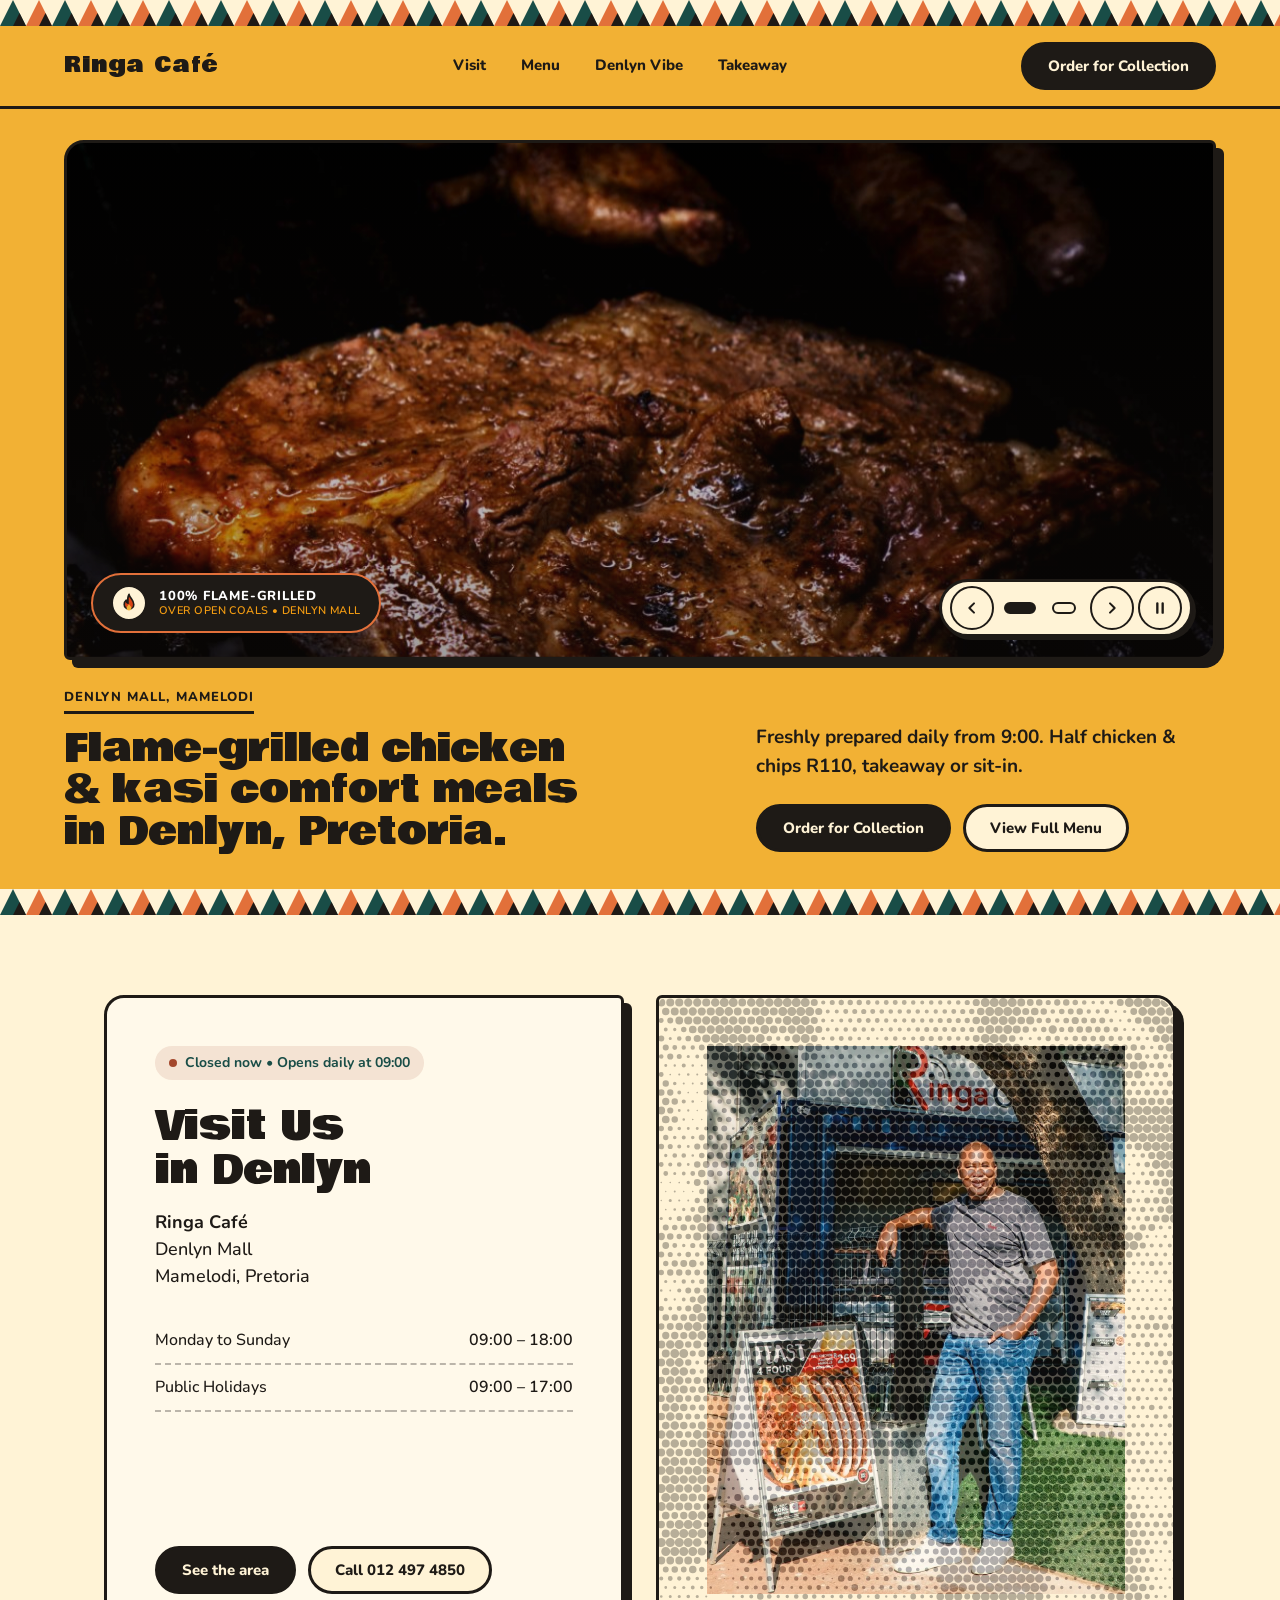
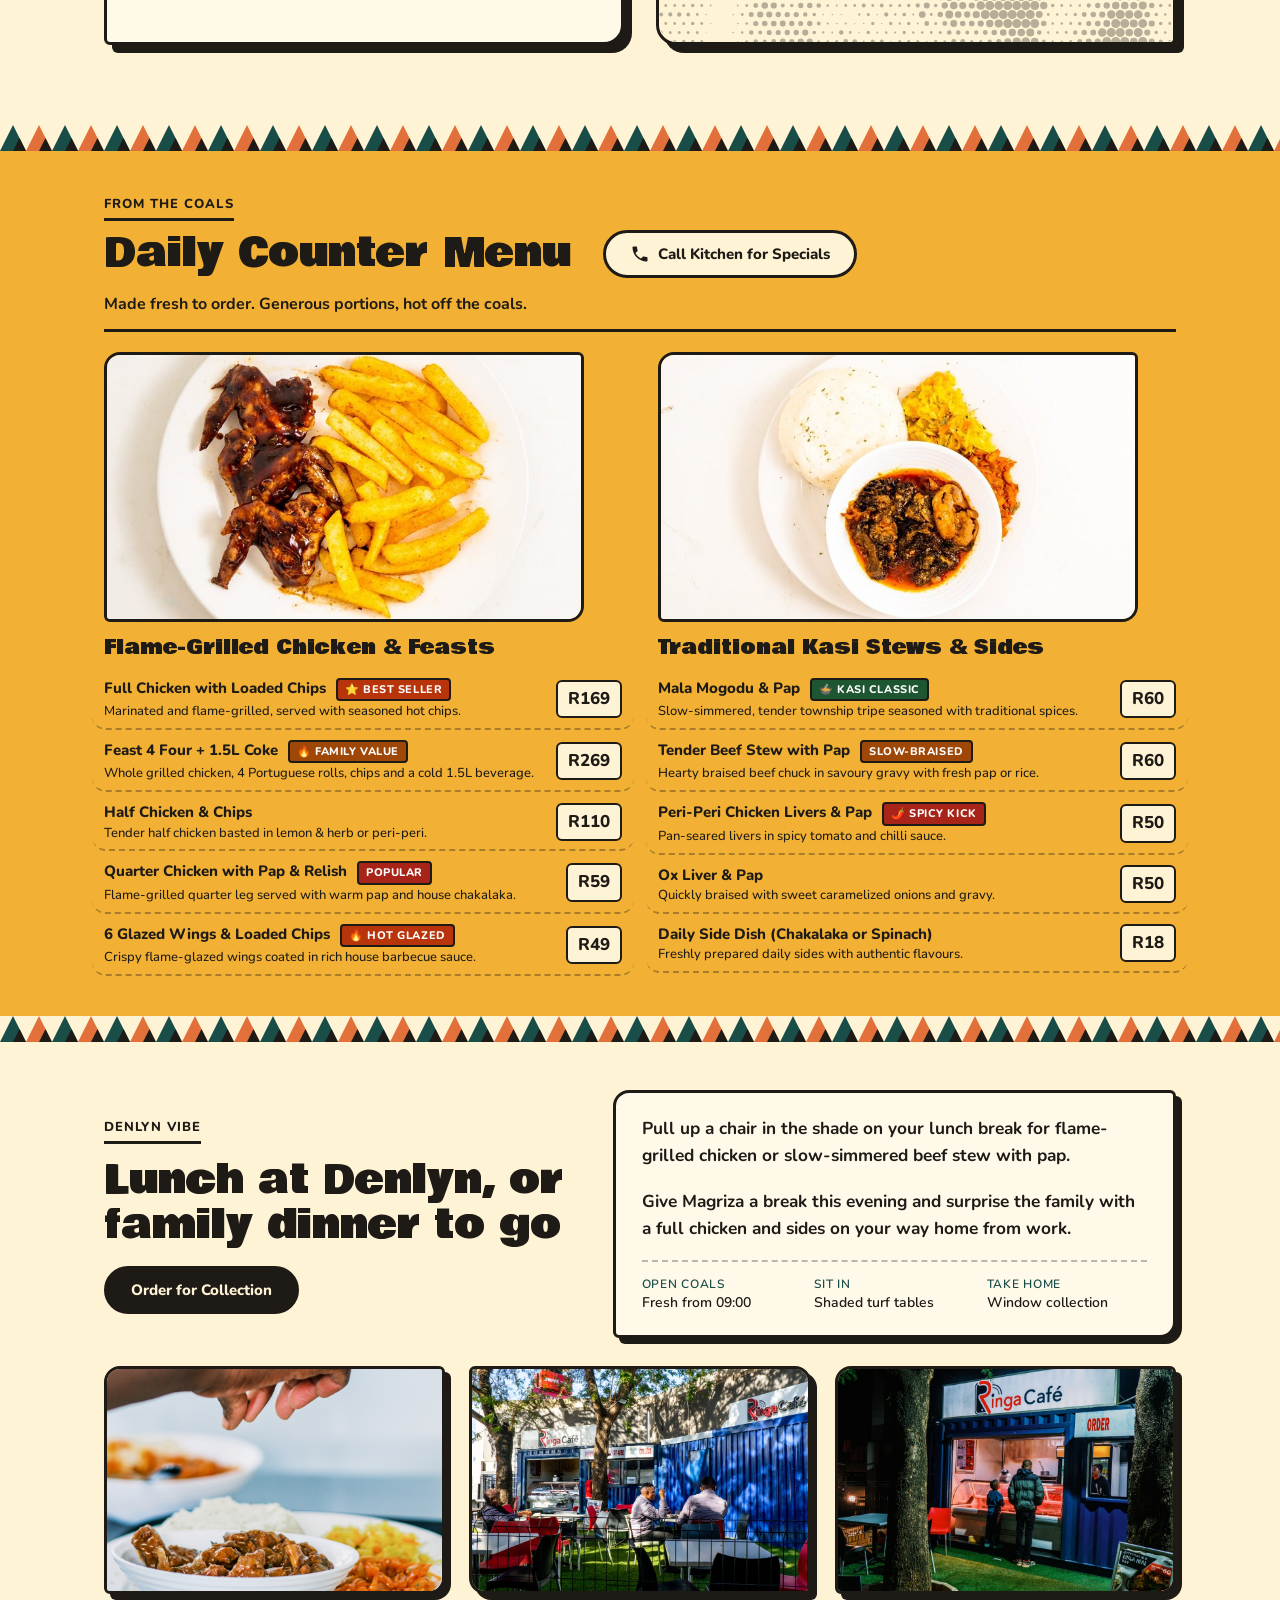
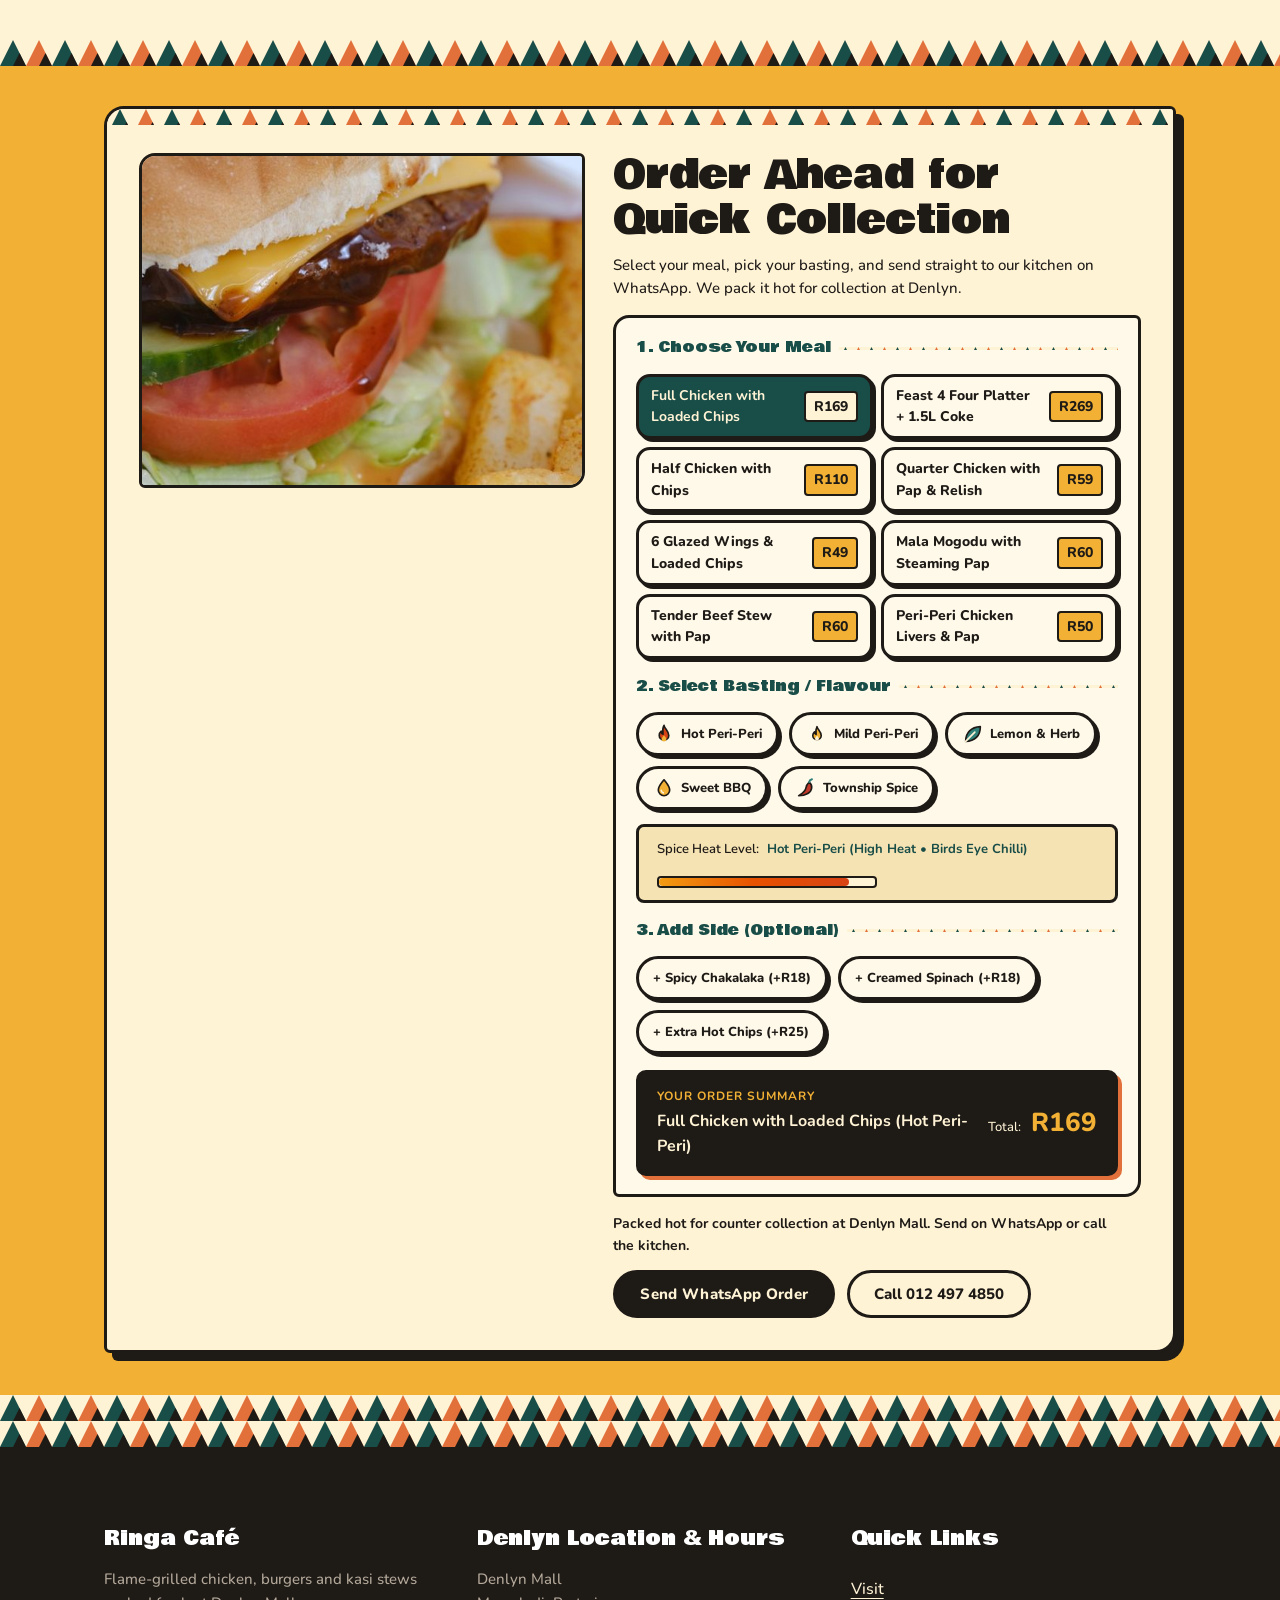
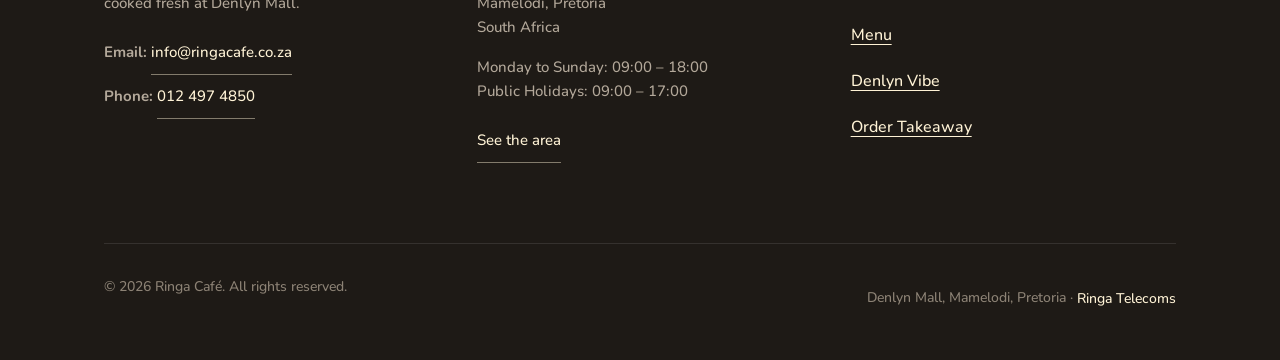
==== commit 6c6d4e1c: "Update static export from localhost/ringacafe" ====
--- a/index.html
+++ b/index.html
@@ -50,16 +50,16 @@
 </style>
 
 <link rel='stylesheet' id='ringa-fonts-css' href='https://fonts.googleapis.com/css2?family=Bowlby+One&#038;family=Nunito:wght@500;700;800&#038;display=swap' media='all' />
-<link rel='stylesheet' id='ringa-system-css' href='assets/system.css' media='all' />
-<link rel='stylesheet' id='ringa-cards-css' href='assets/ui/cards.css' media='all' />
-<link rel='stylesheet' id='ringa-motion-css' href='assets/motion/motion.css' media='all' />
-<link rel='stylesheet' id='ringa-backgrounds-css' href='assets/backgrounds/backgrounds.css' media='all' />
-<link rel='stylesheet' id='ringa-layout-css' href='assets/layout/layout.css' media='all' />
-<link rel='stylesheet' id='ringa-icons-css' href='assets/icons/icon.css' media='all' />
-<link rel='stylesheet' id='ringa-moment-wh-css' href='assets/moments/word-highlight/moment.css' media='all' />
-<link rel='stylesheet' id='ringa-moment-pd-css' href='assets/moments/picture-develops/moment.css' media='all' />
-<link rel='stylesheet' id='ringa-base-css' href='assets/css/ringa-base.css' media='all' />
-<link rel='stylesheet' id='ringa-theme-css' href='assets/ringa-theme.css' media='all' />
+<link rel='stylesheet' id='ringa-system-css' href='assets/system.css?ver=1795633424' media='all' />
+<link rel='stylesheet' id='ringa-cards-css' href='assets/ui/cards.css?ver=1795633425' media='all' />
+<link rel='stylesheet' id='ringa-motion-css' href='assets/motion/motion.css?ver=1795633425' media='all' />
+<link rel='stylesheet' id='ringa-backgrounds-css' href='assets/backgrounds/backgrounds.css?ver=1795633424' media='all' />
+<link rel='stylesheet' id='ringa-layout-css' href='assets/layout/layout.css?ver=1795633425' media='all' />
+<link rel='stylesheet' id='ringa-icons-css' href='assets/icons/icon.css?ver=1795633424' media='all' />
+<link rel='stylesheet' id='ringa-moment-wh-css' href='assets/moments/word-highlight/moment.css?ver=1795633425' media='all' />
+<link rel='stylesheet' id='ringa-moment-pd-css' href='assets/moments/picture-develops/moment.css?ver=1795633425' media='all' />
+<link rel='stylesheet' id='ringa-base-css' href='assets/css/ringa-base.css?ver=1795633424' media='all' />
+<link rel='stylesheet' id='ringa-theme-css' href='assets/ringa-theme.css?ver=1795779186' media='all' />
 <link rel="canonical" href="https://lindamasuku-beep.github.io/ringacafe/" />
 <script type="application/ld+json">{"@context":"https://schema.org","@type":"Restaurant","@id":"https://lindamasuku-beep.github.io/ringacafe/#restaurant","name":"Ringa Café","description":"Flame-grilled chicken, loaded chips, glazed wings and traditional kasi meals at Denlyn Mall, Mamelodi, Pretoria. Open daily from 9:00 for sit-in and takeaway.","url":"https://lindamasuku-beep.github.io/ringacafe/","telephone":"+27124974850","email":"info@ringacafe.co.za","image":["https://lindamasuku-beep.github.io/ringacafe/assets/images/og-share.jpg"],"priceRange":"R18 - R269","currenciesAccepted":"ZAR","paymentAccepted":"Cash, Card","servesCuisine":["South African","Fast Food","Grill","Comfort Food"],"address":{"@type":"PostalAddress","streetAddress":"Denlyn Mall","addressLocality":"Pretoria","addressRegion":"Gauteng","postalCode":"","addressCountry":"ZA"},"hasMap":"https://maps.google.com/?q=Denlyn+Mall+Mamelodi+Pretoria","openingHoursSpecification":[{"@type":"OpeningHoursSpecification","dayOfWeek":["Monday","Tuesday","Wednesday","Thursday","Friday","Saturday","Sunday"],"opens":"09:00","closes":"18:00"}],"hasMenu":{"@type":"Menu","name":"Daily Counter Menu","hasMenuSection":[{"@type":"MenuSection","name":"Flame-Grilled Chicken \u0026amp; Feasts","hasMenuItem":[{"@type":"MenuItem","name":"Full Chicken with Loaded Chips","description":"Marinated and flame-grilled, served with seasoned hot chips.","offers":{"@type":"Offer","price":"169","priceCurrency":"ZAR"}},{"@type":"MenuItem","name":"Feast 4 Four + 1.5L Coke","description":"Whole grilled chicken, 4 Portuguese rolls, chips and a cold 1.5L beverage.","offers":{"@type":"Offer","price":"269","priceCurrency":"ZAR"}},{"@type":"MenuItem","name":"Half Chicken \u0026#038; Chips","description":"Tender half chicken basted in lemon \u0026 herb or peri-peri.","offers":{"@type":"Offer","price":"110","priceCurrency":"ZAR"}},{"@type":"MenuItem","name":"Quarter Chicken with Pap \u0026#038; Relish","description":"Flame-grilled quarter leg served with warm pap and house chakalaka.","offers":{"@type":"Offer","price":"59","priceCurrency":"ZAR"}},{"@type":"MenuItem","name":"6 Glazed Wings \u0026#038; Loaded Chips","description":"Crispy flame-glazed wings coated in rich house barbecue sauce.","offers":{"@type":"Offer","price":"49","priceCurrency":"ZAR"}}]},{"@type":"MenuSection","name":"Traditional Kasi Stews \u0026amp; Sides","hasMenuItem":[{"@type":"MenuItem","name":"Mala Mogodu \u0026#038; Pap","description":"Slow-simmered, tender township tripe seasoned with traditional spices.","offers":{"@type":"Offer","price":"60","priceCurrency":"ZAR"}},{"@type":"MenuItem","name":"Tender Beef Stew with Pap","description":"Hearty braised beef chuck in savoury gravy with fresh pap or rice.","offers":{"@type":"Offer","price":"60","priceCurrency":"ZAR"}},{"@type":"MenuItem","name":"Peri-Peri Chicken Livers \u0026#038; Pap","description":"Pan-seared livers in spicy tomato and chilli sauce.","offers":{"@type":"Offer","price":"50","priceCurrency":"ZAR"}},{"@type":"MenuItem","name":"Ox Liver \u0026#038; Pap","description":"Quickly braised with sweet caramelized onions and gravy.","offers":{"@type":"Offer","price":"50","priceCurrency":"ZAR"}},{"@type":"MenuItem","name":"Daily Side Dish (Chakalaka or Spinach)","description":"Freshly prepared daily sides with authentic flavours.","offers":{"@type":"Offer","price":"18","priceCurrency":"ZAR"}}]}]}}</script>
 </head>
@@ -133,8 +133,8 @@
 		<div class="visit-grid">
 			<div class="card visit-card">
 				<div>
-					<div class="visit-status is-closed" id="live-status">
-						<span class="visit-dot pulse-dot"></span> <span id="status-text">Closed now • Opens daily at 09:00</span>
+					<div class="visit-status" id="live-status">
+						<span class="visit-dot pulse-dot"></span> <span id="status-text">Open today until 18:00</span>
 					</div>
 					<h2 class="section-title" id="visit-title">Visit Us in Denlyn</h2>
 					<address class="visit-address">
@@ -294,21 +294,37 @@
 </section>
 <section class="section statement" id="story" data-moment="word-highlight" aria-labelledby="story-title">
 	<div class="container">
-		<span class="ribbon">Denlyn Vibe</span>
-		<h2 class="section-title" id="story-title">Shaded Tables &amp; Counter Service at Denlyn</h2>
-		<p class="mo-wh__text">
-			Grab a table under the trees on the turf for lunch with friends, or walk straight up to the <strong>Order &amp; Collect</strong> window. Every chicken is roasted over open coals and our beef stew and mala mogodu simmer from early morning so plates leave the counter hot.		</p>
-
-		<div class="vibe-pair">
-			<figure class="vibe-frame m-zoom">
-				<img src="assets/images/denlyn-seating.jpg" srcset="assets/images/denlyn-seating-480.jpg 480w, assets/images/denlyn-seating-800.jpg 800w, assets/images/denlyn-seating.jpg 1024w" sizes="(max-width: 900px) 100vw, 48vw" alt="Customers eating and chatting at shaded outdoor tables with red and black chairs on green turf outside the blue Ringa Café container at Denlyn Mall" width="1024" height="767" decoding="async" loading="lazy">			</figure>
-			<figure class="vibe-frame m-zoom">
-				<img src="assets/images/denlyn-counter.jpg" srcset="assets/images/denlyn-counter-480.jpg 480w, assets/images/denlyn-counter-800.jpg 800w, assets/images/denlyn-counter.jpg 1024w" sizes="(max-width: 900px) 100vw, 48vw" alt="A man and young boy ordering at the illuminated Ringa Café serving counter in the evening while a staff member greets them from the order window at Denlyn Mall" width="1024" height="682" decoding="async" loading="lazy">			</figure>
-		</div>
-
-		<div class="story-actions btn-row">
-			<a class="btn btn-primary btn--primary" href="#order">Order for Collection</a>
-		</div>
+		<div class="vibe-head">
+			<div class="vibe-lead">
+				<span class="ribbon">Denlyn Vibe</span>
+				<h2 class="section-title" id="story-title">Lunch at Denlyn, or family dinner to go</h2>
+				<div class="story-actions btn-row">
+					<a class="btn btn-primary btn--primary" href="#order">Order for Collection</a>
+				</div>
+			</div>
+
+			<div class="vibe-callout">
+				<div class="mo-wh__text">
+					<p>Pull up a chair in the shade on your lunch break for flame-grilled chicken or slow-simmered beef stew with pap. </p>
+<p></p>
+<p>Give Magriza a break this evening and surprise the family with a full chicken and sides on your way home from work. </p>
+				</div>
+				<ul class="vibe-proofs" aria-label="What to expect at Denlyn">
+					<li><strong>Open coals</strong> Fresh from 09:00</li>
+					<li><strong>Sit in</strong> Shaded turf tables</li>
+					<li><strong>Take home</strong> Window collection</li>
+				</ul>
+			</div>
+		</div>
+
+		<div class="vibe-pair vibe-pair--3">
+																	<figure class="vibe-frame m-zoom">
+						<img width="1024" height="729" src="uploads/2026/11/Spice-Sprinkles.jpg" class="attachment-large size-large" alt="Finishing Touches" sizes="auto, (max-width: 900px) 100vw, 31vw" decoding="async" loading="lazy" />					</figure>
+														<figure class="vibe-frame m-zoom">
+						<img width="1024" height="767" src="uploads/2026/11/denlyn-seating.jpg" class="attachment-large size-large" alt="Customers eating and chatting at shaded outdoor tables with red and black chairs on green turf outside the blue Ringa Café container at Denlyn Mall" sizes="auto, (max-width: 900px) 100vw, 31vw" decoding="async" loading="lazy" />					</figure>
+														<figure class="vibe-frame m-zoom">
+						<img width="1024" height="682" src="uploads/2026/11/denlyn-counter.jpg" class="attachment-large size-large" alt="A man and young boy ordering at the illuminated Ringa Café serving counter in the evening while a staff member greets them from the order window at Denlyn Mall" sizes="auto, (max-width: 900px) 100vw, 31vw" decoding="async" loading="lazy" />					</figure>
+									</div>
 	</div>
 </section>
 <section class="section" id="order" aria-labelledby="order-title">
@@ -469,11 +485,11 @@
 <script type="module" data-wp-strategy="defer" defer id="ringa-system-js-js" src="assets/system.js"></script>
 <script type="module" data-wp-strategy="defer" defer id="ringa-motion-js-js" src="assets/motion/motion.js"></script>
 <script type="module" data-wp-strategy="defer" defer id="ringa-layout-js-js" src="assets/layout/layout.js"></script>
-<script data-wp-strategy="defer" defer id="ringa-carousel-js" src="assets/js/ringa-carousel.js"></script>
+<script data-wp-strategy="defer" defer id="ringa-carousel-js" src="assets/js/ringa-carousel.js?ver=1795633425"></script>
 <script id="ringa-app-js-extra">
 var ringaData = {"open":"540","close":"1080","openLabel":"09:00","closeLabel":"18:00","currency":"R","whatsapp":"27124974850","greeting":"Hi Ringa Cafe, I would like to order:","collection":"Order for collection at Denlyn.","openText":"Open today until %s","closedText":"Closed now \u2022 Opens daily at %s","summaryTemplate":"%1$s (%2$s)%3$s"};
 //# sourceURL=ringa-app-js-extra
 </script>
-<script data-wp-strategy="defer" defer id="ringa-app-js" src="assets/js/ringa-app.js"></script>
+<script data-wp-strategy="defer" defer id="ringa-app-js" src="assets/js/ringa-app.js?ver=1795636996"></script>
 </body>
 </html>
--- a/assets/ringa-theme.css
+++ b/assets/ringa-theme.css
@@ -121,13 +121,25 @@
 .badge-chef{background:#194D47;color:#FFF3D6;box-shadow:none}
 
 /* story / denlyn vibe */
-.mo-wh__text{font-family:var(--font-text);font-weight:800;font-size:clamp(20px,2.4vw,28px);line-height:1.45;margin-bottom:24px}
-.mo-wh strong{color:var(--teal)}
-.vibe-pair{display:grid;grid-template-columns:1fr 1fr;gap:24px;margin:0 0 24px 0}
+.vibe-head{display:grid;grid-template-columns:5.5fr 6.5fr;gap:32px;align-items:center;margin-bottom:28px}
+.vibe-lead{min-width:0}
+#story .section-title{max-width:20ch;margin-bottom:18px}
+.vibe-callout{background:#FFF9EA;border:3px solid var(--ink);border-radius:16px 6px 16px 6px;box-shadow:6px 6px 0 var(--ink);padding:22px 26px}
+#story[data-moment="word-highlight"] .mo-wh__text,#story .mo-wh__text{font-family:var(--font-text);font-weight:700;font-size:clamp(16px,1.35vw,19px);line-height:1.58;letter-spacing:0;max-width:none;color:var(--ink);margin:0 0 18px 0}
+#story .mo-wh__text p{margin:0 0 18px 0}
+#story .mo-wh__text p:empty{display:none}
+#story .mo-wh__text p:last-child{margin-bottom:0}
+#story .mo-wh strong,#story .mo-wh__text strong{color:var(--teal);font-weight:800}
+.vibe-proofs{list-style:none;margin:0;padding:14px 0 0 0;border-top:2px dashed rgba(30,26,22,.3);display:grid;grid-template-columns:repeat(3,minmax(0,1fr));gap:12px}
+.vibe-proofs li{font-size:14px;line-height:1.35;color:var(--ink);font-weight:600}
+.vibe-proofs strong{display:block;font-size:12px;text-transform:uppercase;letter-spacing:0.06em;color:var(--teal);font-weight:800;margin-bottom:2px}
+.vibe-pair{display:grid;grid-template-columns:1fr 1fr;gap:24px;margin:0}
+.vibe-pair--1{grid-template-columns:1fr}
+.vibe-pair--3{grid-template-columns:repeat(3,1fr)}
 .vibe-frame{margin:0;border:3px solid var(--ink);border-radius:16px 6px 16px 6px;box-shadow:6px 6px 0 var(--ink);overflow:hidden;aspect-ratio:3/2;background:var(--p-surface-muted)}
 .vibe-frame:nth-child(even){border-radius:6px 16px 6px 16px}
 .vibe-frame img{width:100%;height:100%;object-fit:cover;display:block}
-.story-actions{margin-top:8px}
+.story-actions{margin-top:0}
 
 /* order card & builder */
 .order-card{background:var(--cream);color:var(--ink);border:3px solid var(--ink);box-shadow:8px 8px 0 var(--ink);border-radius:20px 6px 20px 6px;max-width:100%;box-sizing:border-box;padding:32px 32px}
@@ -285,7 +297,10 @@
   .hero-actions .btn{flex:1 1 auto}
 
   #story{padding:40px 0 64px}
-  .vibe-pair{grid-template-columns:1fr;gap:14px;margin-bottom:20px}
+  .vibe-head{grid-template-columns:1fr;gap:20px;margin-bottom:20px}
+  .vibe-callout{padding:18px 18px;box-shadow:4px 4px 0 var(--ink)}
+  .vibe-proofs{grid-template-columns:1fr;gap:10px}
+  .vibe-pair,.vibe-pair--3{grid-template-columns:1fr;gap:14px;margin-bottom:0}
   .vibe-frame{aspect-ratio:16/10;box-shadow:4px 4px 0 var(--ink)}
 
   .order-split{grid-template-columns:1fr;gap:18px}
